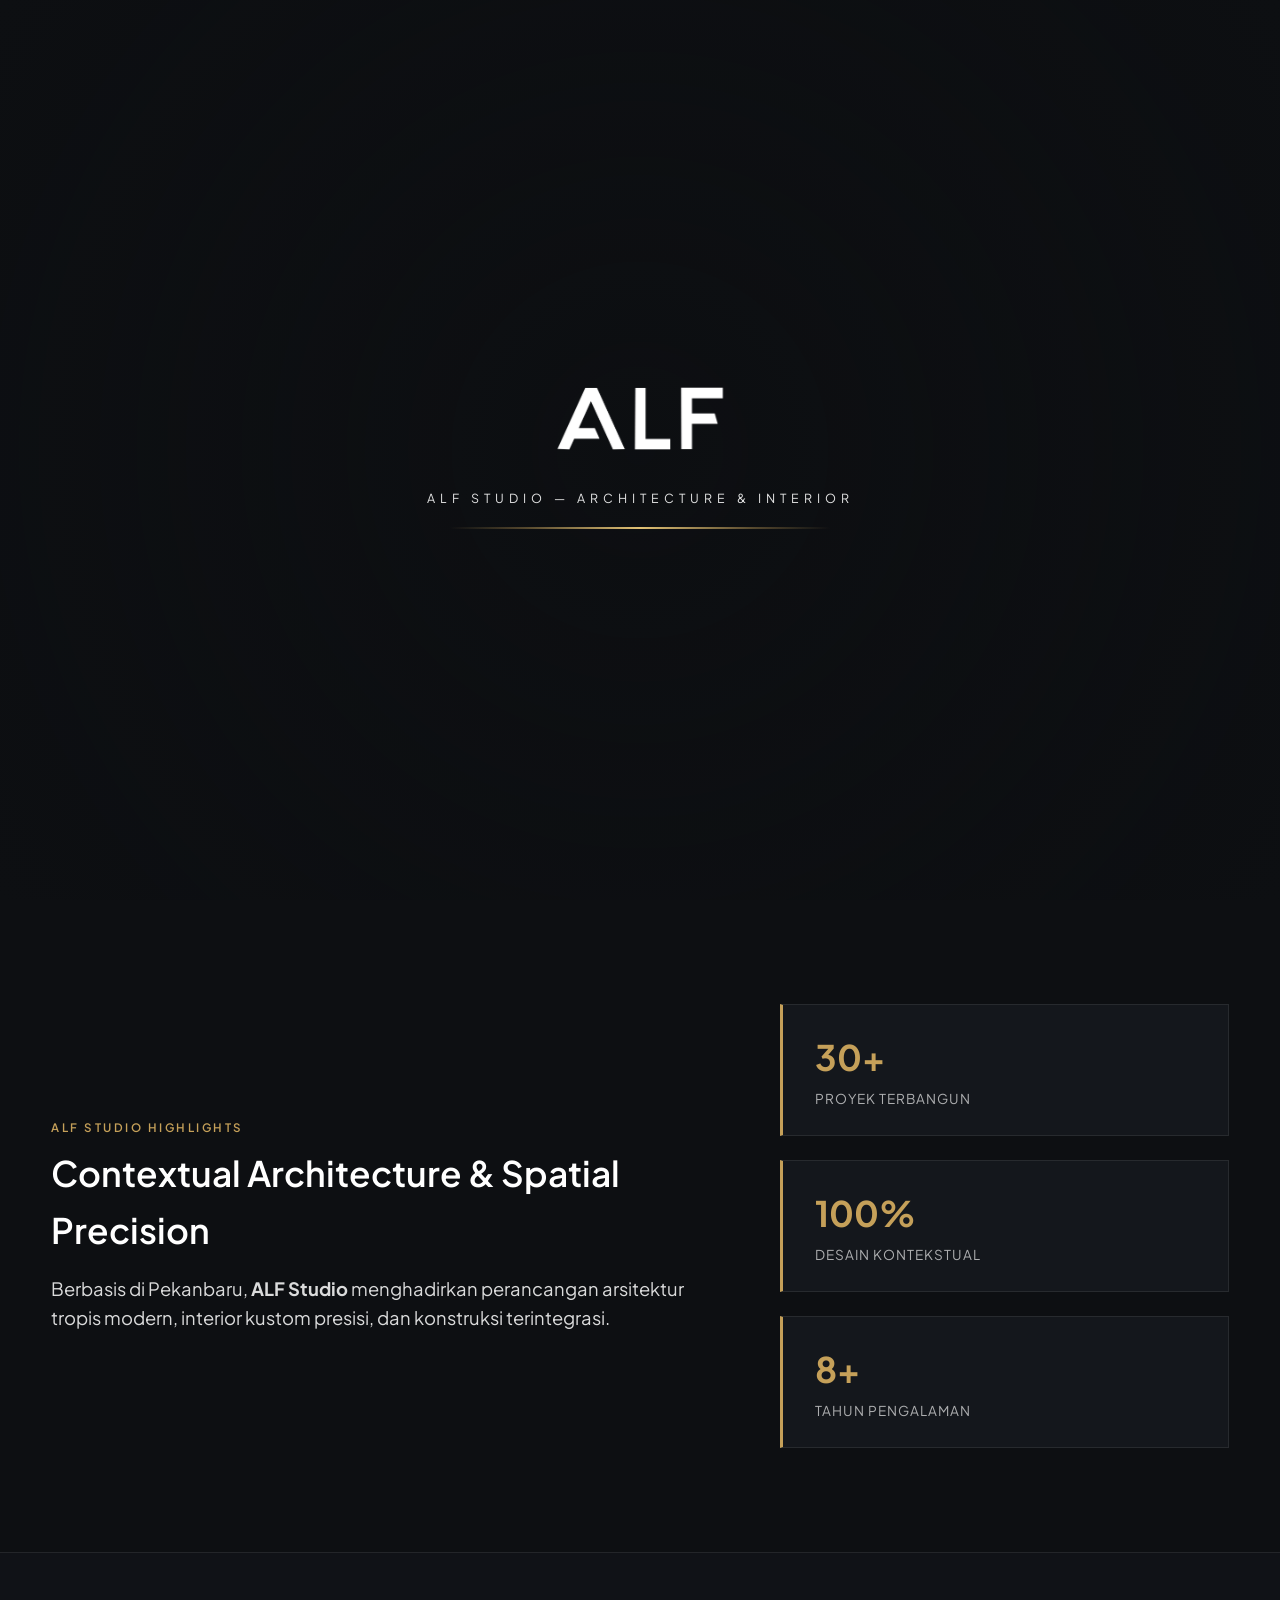
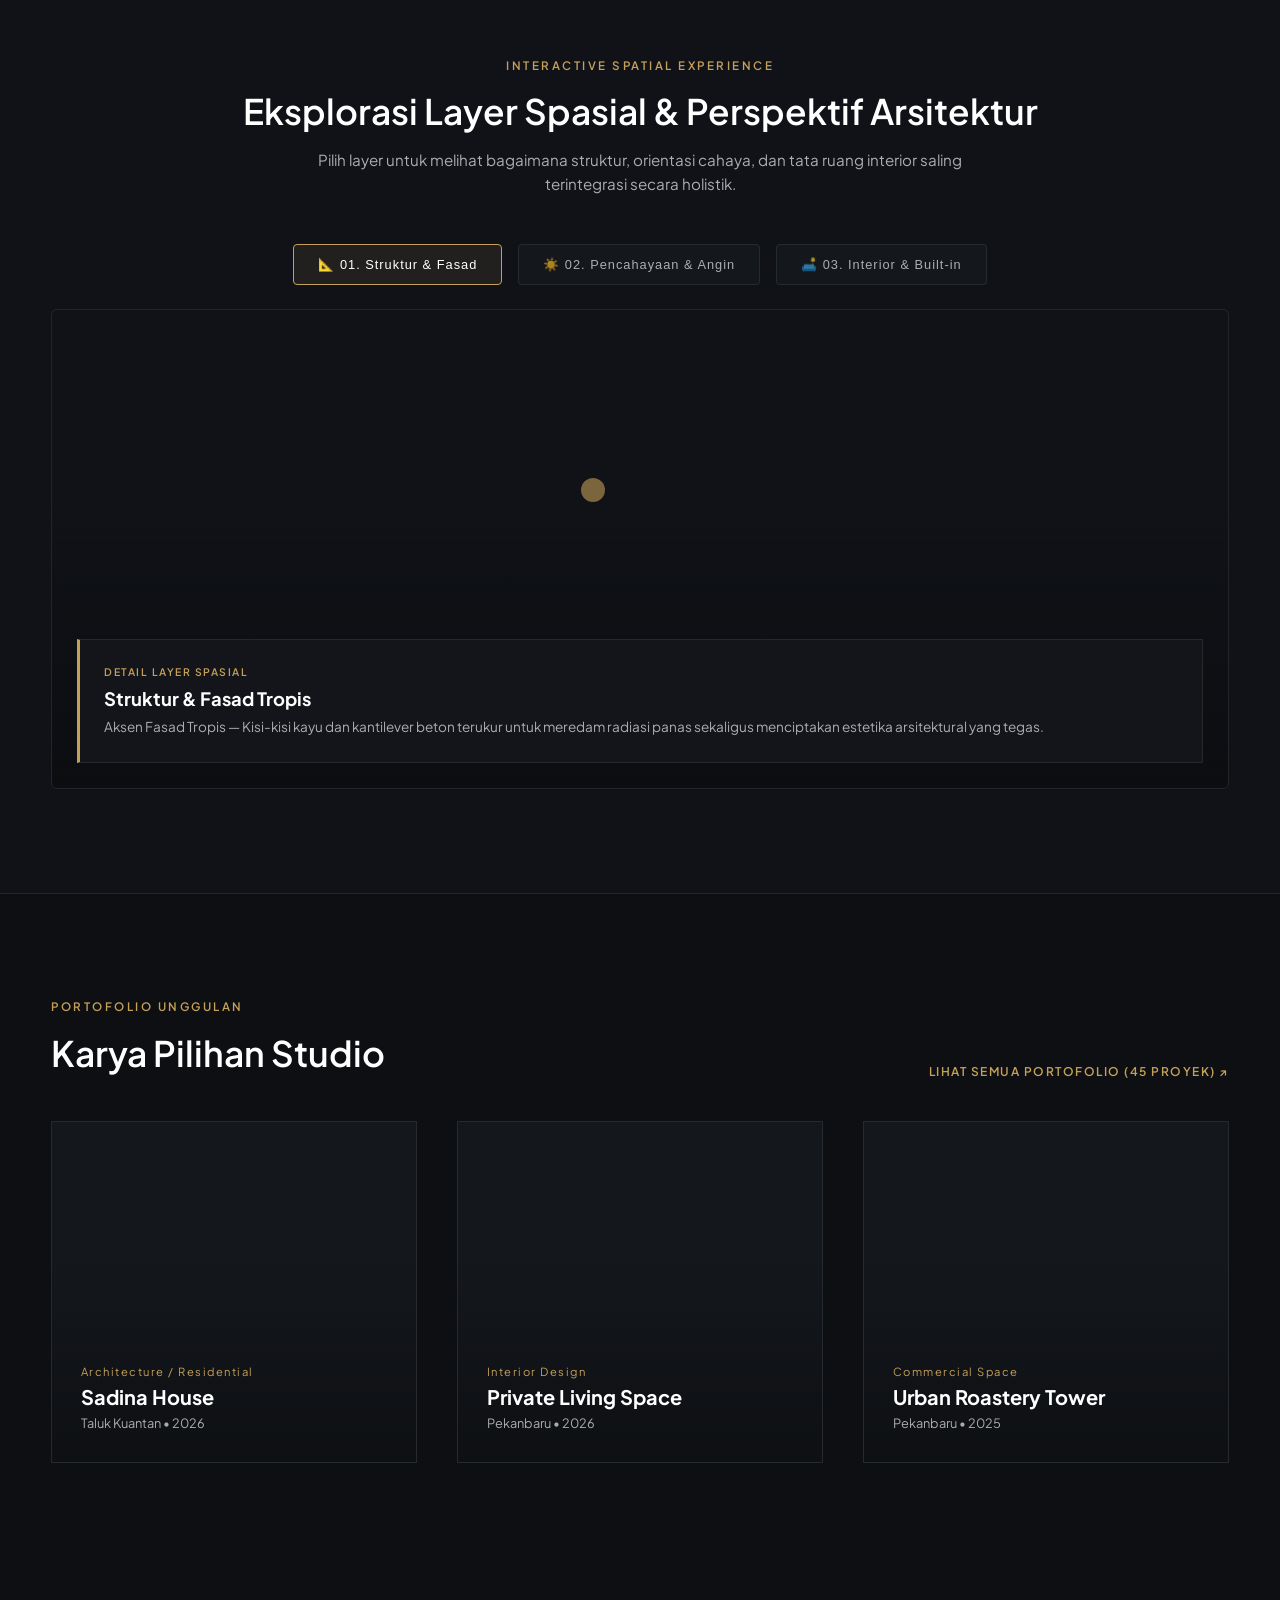
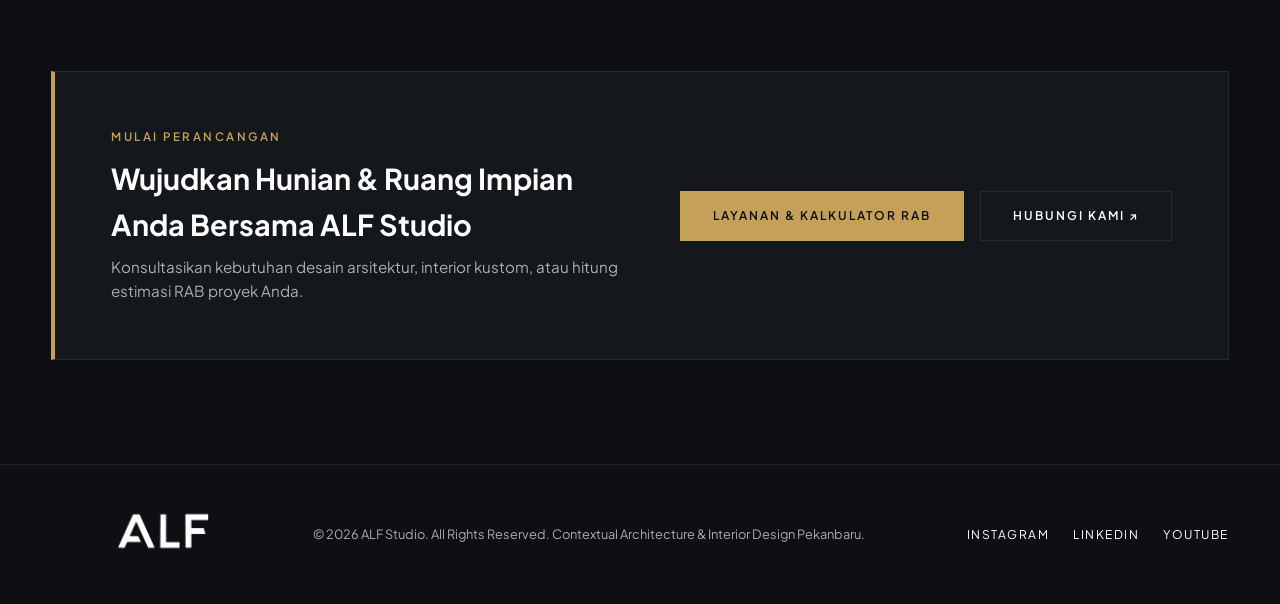
==== index.html @ 8b24b129 "Update index.html" ====
<!DOCTYPE html>
<html lang="id" data-theme="dark">
<head>
    <meta charset="UTF-8">
    <meta name="viewport" content="width=device-width, initial-scale=1.0">
    <title>ALF Studio | Architecture & Interior Pekanbaru</title>
    <link rel="preconnect" href="https://fonts.googleapis.com">
    <link rel="preconnect" href="https://fonts.gstatic.com" crossorigin>
    <link href="https://fonts.googleapis.com/css2?family=Plus+Jakarta+Sans:wght@300;400;500;600;700&family=Space+Grotesk:wght@400;500;600&display=swap" rel="stylesheet">
    <link rel="stylesheet" href="style.css">
</head>
<body>

   <!-- 0. MOTION INTRO OVERLAY (LOGO + TAGLINE + GOLD LINE) -->
    <div id="intro-overlay" class="intro-overlay">
        <div class="intro-bg-image"></div>
        <div class="intro-bg-gradient"></div>
        <div class="intro-content">
            <div class="intro-logo-box">
                <img src="assets/images/logosaja.png" alt="ALF Studio" class="intro-logo-img">
            </div>
            <p class="intro-tagline">ALF STUDIO — ARCHITECTURE & INTERIOR</p>
            <div class="intro-line"></div>
        </div>
    </div>

    <!-- 1. HEADER / NAVIGATION (CLEAN WHITE LINE & RIGHT-ALIGNED MENU) -->
    <header class="header" id="main-header">
        <div class="header-container">
            <!-- Logo Kiri (Sesuaikan nama file jika memakai logosaja.png) -->
            <a href="index.html" class="brand-logo-img">
                <img src="assets/images/logo-alf-design.png" alt="ALF Studio">
            </a>

            <!-- Menu Navigasi & Ikon Pencarian di Kanan -->
            <div class="header-right">
                <nav class="nav-menu" id="nav-menu">
                    <div class="nav-dropdown">
                        <a href="#services" class="nav-link">
                            Layanan Kami
                            <svg class="dropdown-caret" width="10" height="10" viewBox="0 0 10 10" fill="currentColor">
                                <polygon points="1,3 9,3 5,8" />
                            </svg>
                        </a>
                        <div class="dropdown-menu">
                            <a href="#services">Alur Kerja &amp; Desain</a>
                            <a href="#calculator">Kalkulator Estimasi</a>
                            <a href="#contact">Konsultasi Proyek</a>
                        </div>
                    </div>
                    <a href="projects.html" class="nav-link">Portfolio</a>
                    <a href="#about" class="nav-link">Tentang Kami</a>
                </nav>

                <!-- Ikon Pencarian di Ujung Kanan -->
                <button class="header-search-btn" id="headerSearchBtn" aria-label="Cari Proyek">
                    <svg width="20" height="20" viewBox="0 0 24 24" fill="none" stroke="currentColor" stroke-width="1.8" stroke-linecap="round" stroke-linejoin="round">
                        <circle cx="11" cy="11" r="7.5"></circle>
                        <line x1="20.5" y1="20.5" x2="16.35" y2="16.35"></line>
                    </svg>
                </button>

                <!-- Tombol Menu Mobile -->
                <button class="mobile-toggle" id="mobile-toggle" aria-label="Toggle Menu">
                    <span></span><span></span>
                </button>
            </div>
        </div>

        <!-- Bar Pencarian Cepat (Muncul Saat Ikon Kaca Pembesar Diklik) -->
        <div class="header-search-bar" id="headerSearchBar">
            <div class="search-bar-inner">
                <input type="text" id="headerSearchInput" placeholder="Cari proyek arsitektur atau interior (misal: Sadina House)..." autocomplete="off">
                <button type="button" id="headerSearchSubmit">Cari</button>
            </div>
        </div>
    </header>
    <!-- 2. HERO SLIDER SECTION -->
    <section id="hero" class="hero-section">
        <div class="hero-slider" id="heroSlider">
            <div class="hero-slide active" style="background-image: url('https://images.unsplash.com/photo-1600585154340-be6161a56a0c?auto=format&fit=crop&w=1920&q=80');">
                <div class="hero-bg-overlay"></div>
                <a href="projects.html" class="hero-project-tag">SADINA HOUSE ↗</a>
                <div class="container hero-content">
                    <p class="hero-location-tag">ALF STUDIO — PEKANBARU, INDONESIA</p>
                    <h1 class="hero-title">Ruang yang<br>Menginspirasi<br>Kebahagiaan.</h1>
                    <p class="hero-description">Arsitektur tropis modern yang fungsional,<br>dirancang secara cermat mengikuti iklim dan alam.</p>
                    <div class="hero-actions">
                        <a href="projects.html" class="btn btn-gold">JELAJAHI PORTOFOLIO</a>
                    </div>
                </div>
            </div>

            <div class="hero-slide" style="background-image: url('https://images.unsplash.com/photo-1600607687939-ce8a6c25118c?auto=format&fit=crop&w=1920&q=80');">
                <div class="hero-bg-overlay"></div>
                <a href="projects.html" class="hero-project-tag">THE COURTYARD RESIDENCE ↗</a>
                <div class="container hero-content">
                    <p class="hero-location-tag">ALF STUDIO — PEKANBARU, INDONESIA</p>
                    <h1 class="hero-title">Keharmonisan<br>Bentuk &amp;<br>Lansekap Alam.</h1>
                    <p class="hero-description">Integrasi bukaan cahaya alami dan ventilasi silang<br>untuk kenyamanan hunian tropis yang maksimal.</p>
                    <div class="hero-actions">
                        <a href="projects.html" class="btn btn-gold">JELAJAHI PORTOFOLIO</a>
                    </div>
                </div>
            </div>

            <div class="hero-slide" style="background-image: url('https://images.unsplash.com/photo-1618221195710-dd6b41faaea6?auto=format&fit=crop&w=1920&q=80');">
                <div class="hero-bg-overlay"></div>
                <a href="projects.html" class="hero-project-tag">PRIVATE LIVING SPACE ↗</a>
                <div class="container hero-content">
                    <p class="hero-location-tag">ALF STUDIO — PEKANBARU, INDONESIA</p>
                    <h1 class="hero-title">Detail Interior<br>Eksklusif &amp;<br>Presisi Tinggi.</h1>
                    <p class="hero-description">Perancangan tata ruang dalam dan built-in furniture<br>sesuai karakter dan estetika penghuni.</p>
                    <div class="hero-actions">
                        <a href="projects.html" class="btn btn-gold">JELAJAHI PORTOFOLIO</a>
                    </div>
                </div>
            </div>
        </div>

        <button class="slider-arrow arrow-left" id="prevSlide" aria-label="Previous Slide">‹</button>
        <button class="slider-arrow arrow-right" id="nextSlide" aria-label="Next Slide">›</button>

        <div class="hero-pagination" id="heroPagination">
            <span class="dot active"></span>
            <span class="dot"></span>
            <span class="dot"></span>
        </div>
    </section>

    <main id="main-content">

        <!-- 3. HIGHLIGHT STUDIO & PHILOSOPHY -->
        <section class="section studio-highlight-section">
            <div class="container">
                <div class="highlight-grid">
                    <div class="highlight-intro">
                        <span class="section-subtitle">ALF STUDIO HIGHLIGHTS</span>
                        <h2 class="section-title">Contextual Architecture &amp; Spatial Precision</h2>
                        <p class="lead-text">
                            Berbasis di Pekanbaru, <strong>ALF Studio</strong> menghadirkan perancangan arsitektur tropis modern, interior kustom presisi, dan konstruksi terintegrasi.
                        </p>
                    </div>
                    <div class="highlight-metrics">
                        <div class="metric-box">
                            <span class="metric-num">30+</span>
                            <span class="metric-label">Proyek Terbangun</span>
                        </div>
                        <div class="metric-box">
                            <span class="metric-num">100%</span>
                            <span class="metric-label">Desain Kontekstual</span>
                        </div>
                        <div class="metric-box">
                            <span class="metric-num">8+</span>
                            <span class="metric-label">Tahun Pengalaman</span>
                        </div>
                    </div>
                </div>
            </div>
        </section>

        <!-- 4. INTERACTIVE MOTION FEATURE: SPATIAL LAYER & PERSPECTIVE EXPLORER -->
        <section class="section interactive-motion-section">
            <div class="container">
                <div class="section-header center-header">
                    <span class="section-subtitle">INTERACTIVE SPATIAL EXPERIENCE</span>
                    <h2 class="section-title">Eksplorasi Layer Spasial &amp; Perspektif Arsitektur</h2>
                    <p class="section-desc">Pilih layer untuk melihat bagaimana struktur, orientasi cahaya, dan tata ruang interior saling terintegrasi secara holistik.</p>
                </div>

                <div class="spatial-explorer-wrapper">
                    <!-- Layer Controls -->
                    <div class="spatial-controls">
                        <button class="spatial-btn active" data-layer="structure">
                            <span class="layer-icon">📐</span> 01. Struktur &amp; Fasad
                        </button>
                        <button class="spatial-btn" data-layer="lighting">
                            <span class="layer-icon">☀️</span> 02. Pencahayaan &amp; Angin
                        </button>
                        <button class="spatial-btn" data-layer="interior">
                            <span class="layer-icon">🛋️</span> 03. Interior &amp; Built-in
                        </button>
                    </div>

                    <!-- Interactive 3D Perspective Card Canvas -->
                    <div class="spatial-canvas-card" id="spatialCanvas">
                        <div class="spatial-layer-img layer-structure active" style="background-image: url('https://images.unsplash.com/photo-1600585154340-be6161a56a0c?auto=format&fit=crop&w=1200&q=80');">
                            <div class="layer-overlay"></div>
                            <div class="hotspot" style="top: 35%; left: 45%;" data-info="Aksen Fasad Tropis — Kisi-kisi kayu untuk peredam panas matahari sore.">
                                <span class="pulse"></span>
                                <div class="hotspot-tooltip">Fasad Tropis Contextual</div>
                            </div>
                        </div>

                        <div class="spatial-layer-img layer-lighting" style="background-image: url('https://images.unsplash.com/photo-1600607687939-ce8a6c25118c?auto=format&fit=crop&w=1200&q=80');">
                            <div class="layer-overlay"></div>
                            <div class="hotspot" style="top: 40%; left: 60%;" data-info="Courtyard Utama — Memaksimalkan sirkulasi udara silang dan skylight alami.">
                                <span class="pulse"></span>
                                <div class="hotspot-tooltip">Courtyard &amp; Cross Ventilation</div>
                            </div>
                        </div>

                        <div class="spatial-layer-img layer-interior" style="background-image: url('https://images.unsplash.com/photo-1618221195710-dd6b41faaea6?auto=format&fit=crop&w=1200&q=80');">
                            <div class="layer-overlay"></div>
                            <div class="hotspot" style="top: 50%; left: 30%;" data-info="Built-in Custom Cabinet — Integrasi sintered stone dan pencahayaan warm ambient.">
                                <span class="pulse"></span>
                                <div class="hotspot-tooltip">Custom Built-in Joinery</div>
                            </div>
                        </div>

                        <div class="spatial-info-panel" id="spatialInfoPanel">
                            <span class="panel-tag">DETAIL LAYER SPASIAL</span>
                            <h4 id="panelTitle">Struktur &amp; Fasad Tropis</h4>
                            <p id="panelDesc">Aksen Fasad Tropis — Kisi-kisi kayu dan kantilever beton terukur untuk meredam radiasi panas sekaligus menciptakan estetika arsitektural yang tegas.</p>
                        </div>
                    </div>
                </div>
            </div>
        </section>

        <!-- 5. FEATURED PROJECTS HIGHLIGHT -->
        <section class="section home-projects-section">
            <div class="container">
                <div class="section-header flex-header">
                    <div>
                        <span class="section-subtitle">PORTOFOLIO UNGGULAN</span>
                        <h2 class="section-title">Karya Pilihan Studio</h2>
                    </div>
                    <a href="projects.html" class="link-arrow">LIHAT SEMUA PORTOFOLIO (45 PROYEK) ↗</a>
                </div>

                <div class="projects-grid">
                    <div class="project-card" data-category="architecture">
                        <div class="project-img-wrapper">
                            <div class="project-slice slice-1" style="--img-url: url('https://images.unsplash.com/photo-1600585154340-be6161a56a0c?auto=format&fit=crop&w=1000&q=80');"></div>
                            <div class="project-slice slice-2" style="--img-url: url('https://images.unsplash.com/photo-1600585154340-be6161a56a0c?auto=format&fit=crop&w=1000&q=80');"></div>
                            <div class="project-overlay-gradient"></div>
                        </div>
                        <div class="project-info">
                            <span class="project-cat">Architecture / Residential</span>
                            <h3 class="project-title">Sadina House</h3>
                            <p class="project-location">Taluk Kuantan • 2026</p>
                        </div>
                    </div>

                    <div class="project-card" data-category="interior">
                        <div class="project-img-wrapper">
                            <div class="project-slice slice-1" style="--img-url: url('https://images.unsplash.com/photo-1618221195710-dd6b41faaea6?auto=format&fit=crop&w=1000&q=80');"></div>
                            <div class="project-slice slice-2" style="--img-url: url('https://images.unsplash.com/photo-1618221195710-dd6b41faaea6?auto=format&fit=crop&w=1000&q=80');"></div>
                            <div class="project-overlay-gradient"></div>
                        </div>
                        <div class="project-info">
                            <span class="project-cat">Interior Design</span>
                            <h3 class="project-title">Private Living Space</h3>
                            <p class="project-location">Pekanbaru • 2026</p>
                        </div>
                    </div>

                    <div class="project-card" data-category="commercial">
                        <div class="project-img-wrapper">
                            <div class="project-slice slice-1" style="--img-url: url('https://images.unsplash.com/photo-1554118811-1e0d58224f24?auto=format&fit=crop&w=1000&q=80');"></div>
                            <div class="project-slice slice-2" style="--img-url: url('https://images.unsplash.com/photo-1554118811-1e0d58224f24?auto=format&fit=crop&w=1000&q=80');"></div>
                            <div class="project-overlay-gradient"></div>
                        </div>
                        <div class="project-info">
                            <span class="project-cat">Commercial Space</span>
                            <h3 class="project-title">Urban Roastery Tower</h3>
                            <p class="project-location">Pekanbaru • 2025</p>
                        </div>
                    </div>
                </div>
            </div>
        </section>

        <!-- 6. SERVICES & NAVIGATION CTA -->
        <section class="section home-services-cta">
            <div class="container">
                <div class="cta-banner">
                    <div class="cta-content">
                        <span class="section-subtitle">MULAI PERANCANGAN</span>
                        <h2>Wujudkan Hunian &amp; Ruang Impian Anda Bersama ALF Studio</h2>
                        <p>Konsultasikan kebutuhan desain arsitektur, interior kustom, atau hitung estimasi RAB proyek Anda.</p>
                    </div>
                    <div class="cta-actions">
                        <a href="services.html" class="btn btn-gold">LAYANAN &amp; KALKULATOR RAB</a>
                        <a href="contact.html" class="btn btn-outline">HUBUNGI KAMI ↗</a>
                    </div>
                </div>
            </div>
        </section>

    </main>

    <!-- FOOTER -->
    <footer class="footer">
        <div class="container footer-container">
            <a href="index.html" class="brand-logo-img">
                <img src="assets/images/logosaja.png" alt="ALF Studio Pekanbaru">
            </a>
            <p class="footer-copy">© 2026 ALF Studio. All Rights Reserved. Contextual Architecture &amp; Interior Design Pekanbaru.</p>
            <div class="footer-socials">
                <a href="#" target="_blank">INSTAGRAM</a>
                <a href="#" target="_blank">LINKEDIN</a>
                <a href="#" target="_blank">YOUTUBE</a>
            </div>
        </div>
    </footer>

    <a href="https://wa.me/6281234567890" class="floating-wa" target="_blank" aria-label="Chat WhatsApp">
        <svg width="24" height="24" viewBox="0 0 24 24" fill="none" stroke="currentColor" stroke-width="2">
            <path d="M21 11.5a8.38 8.38 0 0 1-.9 3.8 8.5 8.5 0 0 1-7.6 4.7 8.38 8.38 0 0 1-3.8-.9L3 21l1.9-5.7a8.38 8.38 0 0 1-.9-3.8 8.5 8.5 0 0 1 4.7-7.6 8.38 8.38 0 0 1 3.8-.9h.5a8.48 8.48 0 0 1 8 8v.5z"></path>
        </svg>
    </a>

    <script src="script.js"></script>
</body>
</html>
---- style.css ----
/* ==========================================================================
   VARIABLES & THEMING (MONOCHROME + CHAMPAGNE GOLD ACCENT)
   ========================================================================== */
:root {
    --font-heading: 'Plus Jakarta Sans', sans-serif;
    --font-body: 'Plus Jakarta Sans', sans-serif;
    
    --bg-dark: #0d0f12;
    --bg-card: #14171c;
    --text-main: #ffffff;
    --text-muted: rgba(255, 255, 255, 0.65);
    --border-color: rgba(255, 255, 255, 0.08);
    
    /* ELEGANT CHAMPAGNE GOLD ACCENT */
    --accent-gold: #c5a059;
    --accent-gold-hover: #b38e47;
    --accent-gold-glow: rgba(197, 160, 89, 0.2);
    
    --transition-smooth: all 0.4s cubic-bezier(0.16, 1, 0.3, 1);
}

[data-theme="light"] {
    --bg-dark: #f8f9fa;
    --bg-card: #ffffff;
    --text-main: #111827;
    --text-muted: rgba(17, 24, 39, 0.65);
    --border-color: rgba(0, 0, 0, 0.08);
}

* {
    margin: 0;
    padding: 0;
    box-sizing: border-box;
}

html {
    scroll-behavior: smooth;
    font-size: 16px;
}

body {
    background-color: var(--bg-dark);
    color: var(--text-main);
    font-family: var(--font-body);
    line-height: 1.6;
    overflow-x: hidden;
    transition: background-color 0.4s ease, color 0.4s ease;
}

a {
    color: inherit;
    text-decoration: none;
}

.container {
    max-width: 1440px;
    width: 100%;
    margin: 0 auto;
    padding: 0 4vw;
}

/* ==========================================================================
   0. MOTION INTRO OVERLAY (LOGO + TAGLINE + GOLD LINE)
   ========================================================================== */
.intro-overlay {
    position: fixed;
    top: 0;
    left: 0;
    width: 100vw;
    height: 100vh;
    background-color: #0d0f12;
    z-index: 99999;
    display: flex;
    justify-content: center;
    align-items: center;
    overflow: hidden;
    transition: transform 1s cubic-bezier(0.77, 0, 0.175, 1), opacity 1s ease, visibility 1s;
}

.intro-bg-image {
    position: absolute;
    inset: 0;
    background: url('https://images.unsplash.com/photo-1600585154340-be6161a56a0c?auto=format&fit=crop&w=1920&q=80') center/cover no-repeat;
    filter: grayscale(100%) contrast(140%) brightness(0.45);
    transform: scale(1.1);
    animation: slowZoomBg 4s ease-out forwards;
    z-index: 1;
}

.intro-bg-gradient {
    position: absolute;
    inset: 0;
    background: radial-gradient(circle at center, rgba(13, 15, 18, 0.55) 0%, rgba(13, 15, 18, 0.92) 75%, #0d0f12 100%);
    z-index: 2;
}

.intro-content {
    position: relative;
    z-index: 3;
    text-align: center;
    display: flex;
    flex-direction: column;
    align-items: center;
    padding: 0 1.5rem;
}

.intro-logo-box {
    display: flex;
    justify-content: center;
    align-items: center;
    margin-bottom: 1.4rem;
}

.intro-logo-img {
    height: 95px;
    width: auto;
    max-width: 280px;
    display: block;
    opacity: 0;
    transform: translateY(25px) scale(0.96);
    filter: blur(10px);
    animation: cinematicLogoReveal 1.4s cubic-bezier(0.16, 1, 0.3, 1) forwards 0.3s;
}

/* Tulisan Tagline di Bawah Logo ALF */
.intro-tagline {
    font-family: var(--font-body, 'Gotham', 'Montserrat', sans-serif);
    font-size: clamp(0.58rem, 1.1vw, 0.78rem);
    font-weight: 400;
    letter-spacing: clamp(2.5px, 0.45vw, 5px);
    text-transform: uppercase;
    color: rgba(255, 255, 255, 0.88);
    margin: 0;
    opacity: 0;
    transform: translateY(14px);
    animation: introTaglineReveal 1.2s cubic-bezier(0.16, 1, 0.3, 1) forwards 0.85s;
}

/* Garis Aksen Emas di Bawah Tulisan */
.intro-line {
    width: 0;
    height: 1.5px;
    background: linear-gradient(
        90deg,
        transparent 0%,
        rgba(197, 160, 89, 0.4) 20%,
        #e2c275 50%,
        rgba(197, 160, 89, 0.4) 80%,
        transparent 100%
    );
    margin-top: 1.15rem;
    animation: lineExpand 1.4s cubic-bezier(0.16, 1, 0.3, 1) forwards 1.2s;
}

@keyframes slowZoomBg {
    to {
        transform: scale(1);
    }
}

@keyframes cinematicLogoReveal {
    to {
        opacity: 1;
        transform: translateY(0) scale(1);
        filter: blur(0);
    }
}

@keyframes introTaglineReveal {
    to {
        opacity: 1;
        transform: translateY(0);
    }
}

@keyframes lineExpand {
    to {
        width: min(380px, 82vw);
    }
}

.intro-overlay.hide-intro {
    transform: translateY(-100%);
    opacity: 0;
    pointer-events: none !important;
    visibility: hidden;
    transition: transform 1s cubic-bezier(0.77, 0, 0.175, 1), opacity 1s ease, visibility 1s;
}

/* ==========================================================================
   1. HEADER & NAVIGATION (K+AD FIRM STYLE)
   ========================================================================== */
.header {
    position: fixed;
    top: 0;
    left: 0;
    width: 100%;
    z-index: 1000;
    background: transparent;
    border-bottom: 1px solid rgba(255, 255, 255, 0.1);
    padding: 1.25rem 0;
    transition: var(--transition-smooth);
}

.header.scrolled {
    background: rgba(13, 15, 18, 0.94);
    backdrop-filter: blur(14px);
    -webkit-backdrop-filter: blur(14px);
    padding: 0.9rem 0;
    border-bottom: 1px solid var(--border-color);
}

.header-container {
    display: flex;
    justify-content: space-between;
    align-items: center;
}

.brand-logo-img img {
    height: 52px;
    width: auto;
    flex-shrink: 0;
    margin-left: 5vw
}

.nav-menu {
    display: flex;
    align-items: center;
    gap: 2.8rem;
}

.nav-link {
    font-family: var(--font-heading);
    font-size: 0.725rem;
    font-weight: 500;
    letter-spacing: 2px;
    text-transform: uppercase;
    color: var(--text-muted);
    position: relative;
    padding: 0.4rem 0;
    white-space: nowrap;
    transition: color 0.3s ease;
}

.nav-link::after {
    content: '';
    position: absolute;
    bottom: -2px;
    left: 50%;
    width: 0;
    height: 2px;
    background-color: var(--accent-gold);
    border-radius: 1px;
    transition: width 0.35s cubic-bezier(0.16, 1, 0.3, 1), left 0.35s cubic-bezier(0.16, 1, 0.3, 1);
}

.nav-link:hover, .nav-link.active { color: var(--text-main); }
.nav-link:hover::after, .nav-link.active::after { width: 100%; left: 0; }

.header-tools {
    display: flex;
    align-items: center;
    gap: 1.5rem;
}

.lang-switch {
    font-size: 0.725rem;
    letter-spacing: 1.5px;
    font-weight: 600;
}

.lang-option {
    cursor: pointer;
    opacity: 0.5;
    transition: opacity 0.3s ease;
}

.lang-option.active {
    opacity: 1;
    color: var(--accent-gold);
}

.theme-toggle {
    background: transparent;
    border: none;
    color: var(--text-main);
    cursor: pointer;
    padding: 4px;
    opacity: 0.8;
    transition: transform 0.3s ease;
}

.theme-toggle:hover { transform: scale(1.1); }

.mobile-toggle {
    display: none;
    background: transparent;
    border: none;
    cursor: pointer;
    flex-direction: column;
    gap: 6px;
}

.mobile-toggle span {
    width: 24px;
    height: 2px;
    background-color: var(--text-main);
}

/* ==========================================================================
   2. HERO SLIDER SECTION
   ========================================================================== */
.hero-section {
    position: relative;
    width: 100%;
    height: 100vh;
    overflow: hidden;
}

.hero-slider {
    width: 100%;
    height: 100%;
}

.hero-slide {
    position: absolute;
    top: 0;
    left: 0;
    width: 100%;
    height: 100%;
    background-size: cover;
    background-position: center;
    opacity: 0;
    visibility: hidden;
    transition: opacity 1s ease, visibility 1s ease;
    display: flex;
    align-items: center;
}

.hero-slide.active {
    opacity: 1;
    visibility: visible;
}

.hero-bg-overlay {
    position: absolute;
    top: 0;
    left: 0;
    width: 100%;
    height: 100%;
    background: linear-gradient(to right, rgba(13, 15, 18, 0.5) 0%, rgba(13, 15, 18, 0.25) 60%, transparent 100%);
}

.hero-project-tag {
    position: absolute;
    top: 120px;
    right: 4vw;
    font-size: 0.75rem;
    letter-spacing: 2px;
    color: #ffffff;
    border: 1px solid rgba(197, 160, 89, 0.4);
    padding: 0.5rem 1rem;
    z-index: 10;
    transition: var(--transition-smooth);
}

.hero-project-tag:hover {
    background-color: var(--accent-gold);
    border-color: var(--accent-gold);
    color: #000;
}

.hero-content {
    position: relative;
    z-index: 10;
    margin-top: 4rem;
}

.hero-location-tag {
    font-size: 0.725rem;
    letter-spacing: 3px;
    color: var(--accent-gold);
    font-weight: 600;
    margin-bottom: 1.25rem;
}

.hero-title {
    font-family: var(--font-heading);
    font-size: clamp(2.5rem, 5.5vw, 4.5rem);
    font-weight: 700;
    line-height: 1.1;
    color: #ffffff;
    margin-bottom: 1.5rem;
}

.hero-description {
    font-size: 1rem;
    color: rgba(255, 255, 255, 0.8);
    margin-bottom: 2.2rem;
}

.btn {
    display: inline-block;
    padding: 0.9rem 2rem;
    font-size: 0.75rem;
    font-weight: 600;
    letter-spacing: 2px;
    text-transform: uppercase;
    cursor: pointer;
    border: 1px solid transparent;
    transition: var(--transition-smooth);
}

.btn-gold {
    background-color: var(--accent-gold);
    color: #0d0f12;
}

.btn-gold:hover {
    background-color: var(--accent-gold-hover);
    color: #ffffff;
}

.btn-outline {
    background: transparent;
    border-color: var(--border-color);
    color: var(--text-main);
}

.btn-outline:hover {
    border-color: var(--accent-gold);
    color: var(--accent-gold);
}

.slider-arrow {
    position: absolute;
    top: 50%;
    transform: translateY(-50%);
    background: rgba(13, 15, 18, 0.5);
    border: 1px solid var(--border-color);
    color: #ffffff;
    font-size: 2rem;
    width: 48px;
    height: 48px;
    display: flex;
    justify-content: center;
    align-items: center;
    cursor: pointer;
    z-index: 20;
    transition: var(--transition-smooth);
}

.arrow-left { left: 2vw; }
.arrow-right { right: 2vw; }
.slider-arrow:hover { background: var(--accent-gold); border-color: var(--accent-gold); color: #0d0f12; }

.hero-pagination {
    position: absolute;
    bottom: 30px;
    left: 50%;
    transform: translateX(-50%);
    display: flex;
    gap: 10px;
    z-index: 20;
}

.hero-pagination .dot {
    width: 10px;
    height: 10px;
    border-radius: 50%;
    background: rgba(255, 255, 255, 0.3);
    cursor: pointer;
    transition: var(--transition-smooth);
}

.hero-pagination .dot.active {
    background: var(--accent-gold);
    transform: scale(1.2);
}

/* ==========================================================================
   3. SECTIONS & HIGHLIGHTS
   ========================================================================== */
.section { padding: 6.5rem 0; }
.section-subtitle { font-size: 0.725rem; letter-spacing: 2.5px; color: var(--accent-gold); font-weight: 600; display: block; margin-bottom: 0.5rem; }
.section-title { font-family: var(--font-heading); font-size: 2.2rem; color: var(--text-main); font-weight: 600; }
.section-desc { font-size: 0.95rem; color: var(--text-muted); max-width: 680px; margin-top: 0.5rem; }
.center-header { text-align: center; }
.center-header .section-desc { margin: 0.5rem auto 0 auto; }

.highlight-grid { display: grid; grid-template-columns: 1.2fr 0.8fr; gap: 3.5rem; align-items: center; }
.lead-text { font-size: 1.15rem; margin-top: 1rem; color: rgba(255, 255, 255, 0.85); }

.highlight-metrics { display: flex; flex-direction: column; gap: 1.5rem; }
.metric-box { background: var(--bg-card); border: 1px solid var(--border-color); padding: 1.5rem 2rem; border-left: 3px solid var(--accent-gold); }
.metric-num { font-size: 2.2rem; font-weight: 700; color: var(--accent-gold); display: block; }
.metric-label { font-size: 0.85rem; color: var(--text-muted); text-transform: uppercase; letter-spacing: 1px; }

/* ==========================================================================
   4. INTERACTIVE SPATIAL LAYER EXPLORER (MOTION FEATURE)
   ========================================================================== */
.interactive-motion-section { background: rgba(20, 23, 28, 0.5); border-top: 1px solid var(--border-color); border-bottom: 1px solid var(--border-color); }
.spatial-explorer-wrapper { margin-top: 3rem; display: flex; flex-direction: column; gap: 1.5rem; }
.spatial-controls { display: flex; justify-content: center; gap: 1rem; flex-wrap: wrap; }
.spatial-btn { background: var(--bg-card); border: 1px solid var(--border-color); color: var(--text-muted); padding: 0.75rem 1.5rem; font-size: 0.8rem; letter-spacing: 1px; cursor: pointer; border-radius: 4px; transition: var(--transition-smooth); }
.spatial-btn.active, .spatial-btn:hover { border-color: var(--accent-gold); color: #ffffff; background: rgba(197, 160, 89, 0.1); }

.spatial-canvas-card { position: relative; width: 100%; height: 480px; border: 1px solid var(--border-color); overflow: hidden; border-radius: 6px; perspective: 1000px; }
.spatial-layer-img { position: absolute; top: 0; left: 0; width: 100%; height: 100%; background-size: cover; background-position: center; opacity: 0; transition: opacity 0.8s ease, transform 0.8s cubic-bezier(0.16, 1, 0.3, 1); filter: brightness(0.85); }
.spatial-layer-img.active { opacity: 1; }
.layer-overlay { position: absolute; top: 0; left: 0; width: 100%; height: 100%; background: linear-gradient(to top, rgba(13,15,18,0.9) 0%, transparent 60%); }

.hotspot { position: absolute; width: 24px; height: 24px; cursor: pointer; z-index: 10; }
.pulse { position: absolute; width: 100%; height: 100%; background: var(--accent-gold); border-radius: 50%; opacity: 0.7; animation: pulseGlow 2s infinite; }
@keyframes pulseGlow { 0% { transform: scale(0.9); opacity: 0.8; } 50% { transform: scale(1.6); opacity: 0; } 100% { transform: scale(0.9); opacity: 0; } }

.hotspot-tooltip { position: absolute; bottom: 30px; left: 50%; transform: translateX(-50%); background: var(--bg-card); border: 1px solid var(--accent-gold); color: #fff; padding: 4px 10px; font-size: 0.7rem; white-space: nowrap; pointer-events: none; opacity: 0; transition: opacity 0.3s ease; }
.hotspot:hover .hotspot-tooltip { opacity: 1; }

.spatial-info-panel { position: absolute; bottom: 25px; left: 25px; right: 25px; background: rgba(20, 23, 28, 0.9); backdrop-filter: blur(10px); border: 1px solid var(--border-color); padding: 1.5rem; z-index: 20; border-left: 3px solid var(--accent-gold); }
.panel-tag { font-size: 0.65rem; color: var(--accent-gold); letter-spacing: 1.5px; font-weight: 600; display: block; }
.spatial-info-panel h4 { font-size: 1.15rem; color: #fff; margin: 0.2rem 0; }
.spatial-info-panel p { font-size: 0.85rem; color: var(--text-muted); }

/* ==========================================================================
   5. PORTFOLIO 2-SLICE HOVER REVEAL
   ========================================================================== */
.flex-header { display: flex; justify-content: space-between; align-items: flex-end; margin-bottom: 2.5rem; }
.link-arrow { font-size: 0.75rem; letter-spacing: 1.5px; color: var(--accent-gold); font-weight: 600; }
.projects-grid { display: grid; grid-template-columns: repeat(auto-fill, minmax(360px, 1fr)); gap: 2.5rem; }

.project-card { background: var(--bg-card); border: 1px solid var(--border-color); overflow: hidden; position: relative; cursor: pointer; transition: transform 0.4s ease, border-color 0.4s ease; }
.project-card:hover { border-color: var(--accent-gold); }

.project-img-wrapper { position: relative; width: 100%; height: 340px; display: flex; overflow: hidden; }
.project-slice { flex: 1; height: 100%; background-image: var(--img-url); background-size: 380px 340px; background-repeat: no-repeat; filter: grayscale(100%) contrast(120%) brightness(0.75); transition: transform 0.6s cubic-bezier(0.16, 1, 0.3, 1), filter 0.6s ease; }
.slice-1 { background-position: left center; transform: translateY(-14px); }
.slice-2 { background-position: right center; transform: translateY(14px); }

.project-card:hover .project-slice { transform: translateY(0); filter: grayscale(0%) contrast(100%) brightness(1); }
.project-overlay-gradient { position: absolute; top: 0; left: 0; width: 100%; height: 100%; background: linear-gradient(to top, rgba(13, 15, 18, 0.9) 0%, transparent 60%); }

.project-info { padding: 1.8rem; position: absolute; bottom: 0; left: 0; width: 100%; z-index: 2; }
.project-cat { font-size: 0.7rem; letter-spacing: 1.5px; color: var(--accent-gold); display: block; }
.project-title { font-size: 1.25rem; color: #ffffff; }
.project-location { font-size: 0.8rem; color: var(--text-muted); }

/* CTA BANNER */
.cta-banner { background: var(--bg-card); border: 1px solid var(--border-color); padding: 3.5rem; display: flex; justify-content: space-between; align-items: center; gap: 2rem; border-left: 4px solid var(--accent-gold); }
.cta-content h2 { font-size: 1.8rem; color: #fff; margin-top: 0.4rem; }
.cta-content p { color: var(--text-muted); font-size: 0.95rem; margin-top: 0.5rem; }
.cta-actions { display: flex; gap: 1rem; flex-shrink: 0; }

/* ==========================================================================
   6. PORTFOLIO DEDICATED PAGE (ALIEN DC STYLE)
   ========================================================================== */
.portfolio-page-main, .inner-page-main { padding-top: 140px; padding-bottom: 6rem; }
.portfolio-page-header, .page-header { margin-bottom: 2.5rem; }
.page-title { font-size: 2.5rem; letter-spacing: 2px; }
.page-subtitle { color: var(--text-muted); font-size: 0.95rem; }

.portfolio-filter-bar { display: flex; justify-content: space-between; align-items: center; gap: 1.5rem; flex-wrap: wrap; margin-bottom: 1.5rem; }
.filter-group-left { display: flex; align-items: center; gap: 1.5rem; flex-wrap: wrap; }
.filter-pill-main { display: flex; background: var(--bg-card); border: 1px solid var(--border-color); padding: 4px; border-radius: 30px; }
.pill-btn { background: transparent; border: none; color: var(--text-muted); padding: 0.4rem 1.2rem; font-size: 0.75rem; border-radius: 20px; cursor: pointer; }
.pill-btn.active { background: var(--accent-gold); color: #0d0f12; font-weight: 600; }

.filter-capsules { display: flex; gap: 0.5rem; flex-wrap: wrap; }
.capsule-btn { background: var(--bg-card); border: 1px solid var(--border-color); color: var(--text-muted); padding: 0.4rem 1rem; font-size: 0.725rem; border-radius: 20px; cursor: pointer; }
.capsule-btn.active, .capsule-btn:hover { border-color: var(--accent-gold); color: var(--text-main); }
.badge { background: rgba(255, 255, 255, 0.1); padding: 2px 6px; border-radius: 10px; font-size: 0.65rem; }

.filter-search-box { display: flex; align-items: center; gap: 0.5rem; background: var(--bg-card); border: 1px solid var(--border-color); padding: 0.4rem 1rem; border-radius: 20px; min-width: 260px; }
.filter-search-box input { background: transparent; border: none; color: var(--text-main); outline: none; font-size: 0.8rem; width: 100%; }
.portfolio-count-info { font-size: 0.8rem; color: var(--text-muted); margin-bottom: 2.5rem; }

.projects-grid-arch { display: grid; grid-template-columns: repeat(auto-fill, minmax(380px, 1fr)); gap: 2.5rem; }
.arch-card { background: var(--bg-card); border: 1px solid var(--border-color); position: relative; }
.arch-card.hide { display: none; }
.arch-card-num { position: absolute; top: 15px; left: 15px; z-index: 10; font-size: 0.8rem; font-weight: 700; color: var(--accent-gold); background: rgba(13, 15, 18, 0.8); padding: 2px 8px; }
.arch-card-content { padding: 1.8rem; }
.arch-card-title { font-size: 1.2rem; margin-bottom: 0.2rem; }
.arch-card-sub { font-size: 0.75rem; color: var(--accent-gold); margin-bottom: 1.25rem; }
.arch-card-details { display: grid; grid-template-columns: 1fr 1fr; gap: 0.8rem; font-size: 0.725rem; border-top: 1px solid var(--border-color); padding-top: 1rem; }
.arch-card-details span { color: var(--text-muted); display: block; }

/* ==========================================================================
   7. SERVICES, ABOUT & CONTACT INNER PAGES
   ========================================================================== */
.about-detail-grid { display: grid; grid-template-columns: 1fr 1fr; gap: 3.5rem; }
.about-hero-img { height: 480px; background-size: cover; background-position: center; border: 1px solid var(--border-color); position: relative; }
.img-badge { position: absolute; bottom: 20px; left: 20px; background: rgba(13,15,18,0.85); padding: 6px 14px; font-size: 0.7rem; letter-spacing: 1.5px; border-left: 2px solid var(--accent-gold); }

.values-grid { display: grid; grid-template-columns: 1fr; gap: 1.25rem; margin-top: 2rem; }
.value-card { background: var(--bg-card); border: 1px solid var(--border-color); padding: 1.5rem; }
.value-num { font-size: 1.2rem; font-weight: 700; color: var(--accent-gold); display: block; }

.workflow-grid { display: grid; grid-template-columns: repeat(auto-fit, minmax(240px, 1fr)); gap: 2rem; margin-top: 2rem; }
.workflow-step { background: var(--bg-card); padding: 2rem; border: 1px solid var(--border-color); }
.step-num { font-size: 2rem; font-weight: 700; color: var(--accent-gold); display: block; margin-bottom: 0.5rem; }

.calc-wrapper { display: grid; grid-template-columns: 1fr 1fr; gap: 3.5rem; background: var(--bg-card); padding: 3.5rem; border: 1px solid var(--border-color); }
.calc-box { display: flex; flex-direction: column; gap: 1.25rem; }
.form-group { display: flex; flex-direction: column; gap: 0.5rem; }
.form-group label { font-size: 0.75rem; letter-spacing: 1px; color: var(--text-muted); text-transform: uppercase; }
.calc-input { background: var(--bg-dark); border: 1px solid var(--border-color); padding: 0.85rem 1rem; color: var(--text-main); font-family: var(--font-body); font-size: 0.95rem; outline: none; }
.calc-result { background: rgba(197, 160, 89, 0.08); border: 1px solid var(--accent-gold); padding: 1.25rem; text-align: center; }
.result-label { font-size: 0.75rem; color: var(--accent-gold); display: block; }
.result-value { font-size: 1.25rem; font-weight: 600; color: var(--text-main); }
.btn-full { width: 100%; text-align: center; }

.contact-grid { display: grid; grid-template-columns: 1fr 1fr; gap: 4rem; }
.contact-meta { display: flex; flex-direction: column; gap: 1rem; margin-top: 2rem; font-size: 0.85rem; }
.contact-meta span { color: var(--text-muted); display: block; font-size: 0.7rem; }

/* FOOTER & FLOATING WA */
.footer { border-top: 1px solid var(--border-color); padding: 2.5rem 0; background: var(--bg-dark); }
.footer-container { display: flex; justify-content: space-between; align-items: center; flex-wrap: wrap; gap: 1.5rem; }
.footer-copy { font-size: 0.8rem; color: var(--text-muted); }
.footer-socials { display: flex; gap: 1.5rem; font-size: 0.75rem; letter-spacing: 1.5px; }

.floating-wa { position: fixed; bottom: 30px; right: 30px; background-color: #25d366; color: #fff; width: 52px; height: 52px; border-radius: 50%; display: flex; justify-content: center; align-items: center; box-shadow: 0 4px 15px rgba(0, 0, 0, 0.3); z-index: 999; transition: transform 0.3s ease; }
.floating-wa:hover { transform: scale(1.1); }

@media (max-width: 768px) {
    .nav-menu { display: none; }
    .mobile-toggle { display: flex; }
    .highlight-grid, .cta-banner, .about-detail-grid, .calc-wrapper, .contact-grid { grid-template-columns: 1fr; }
    .cta-banner { padding: 2rem; }
    .hero-title { font-size: 2.5rem; }
}
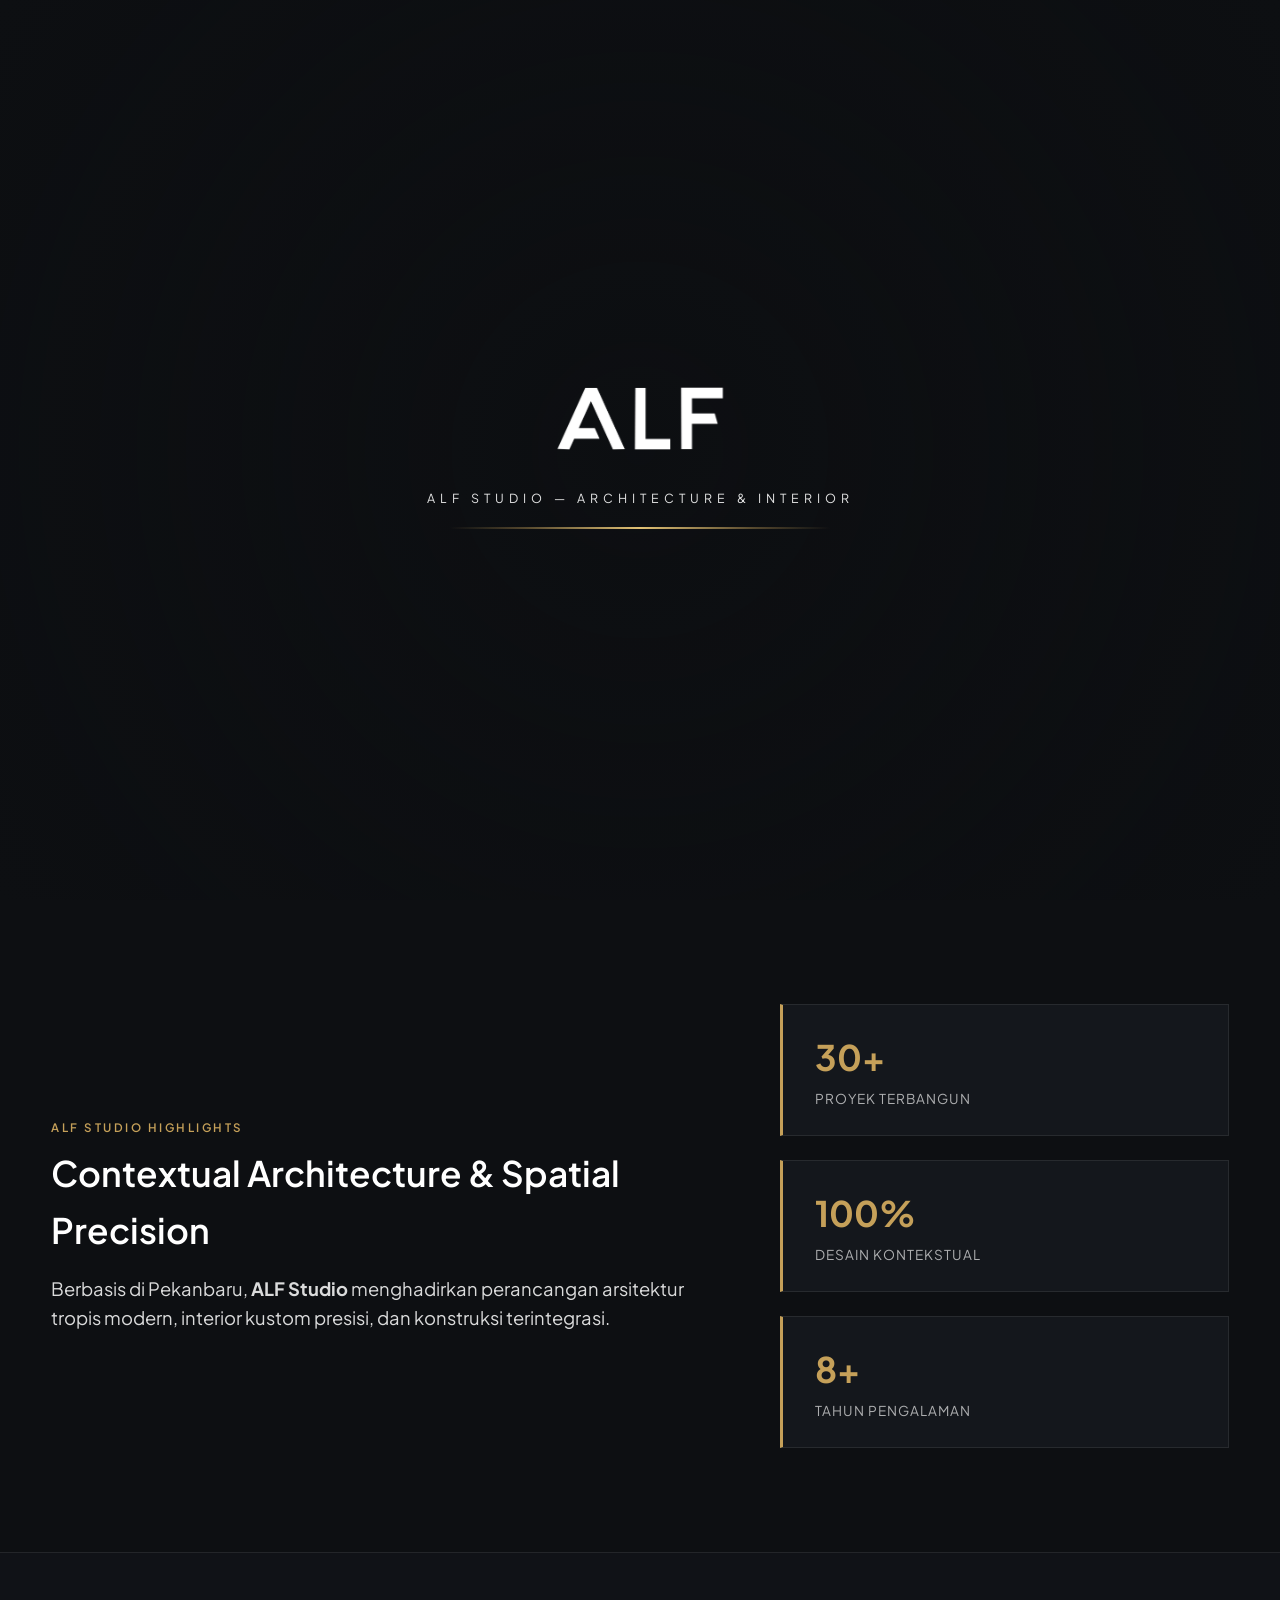
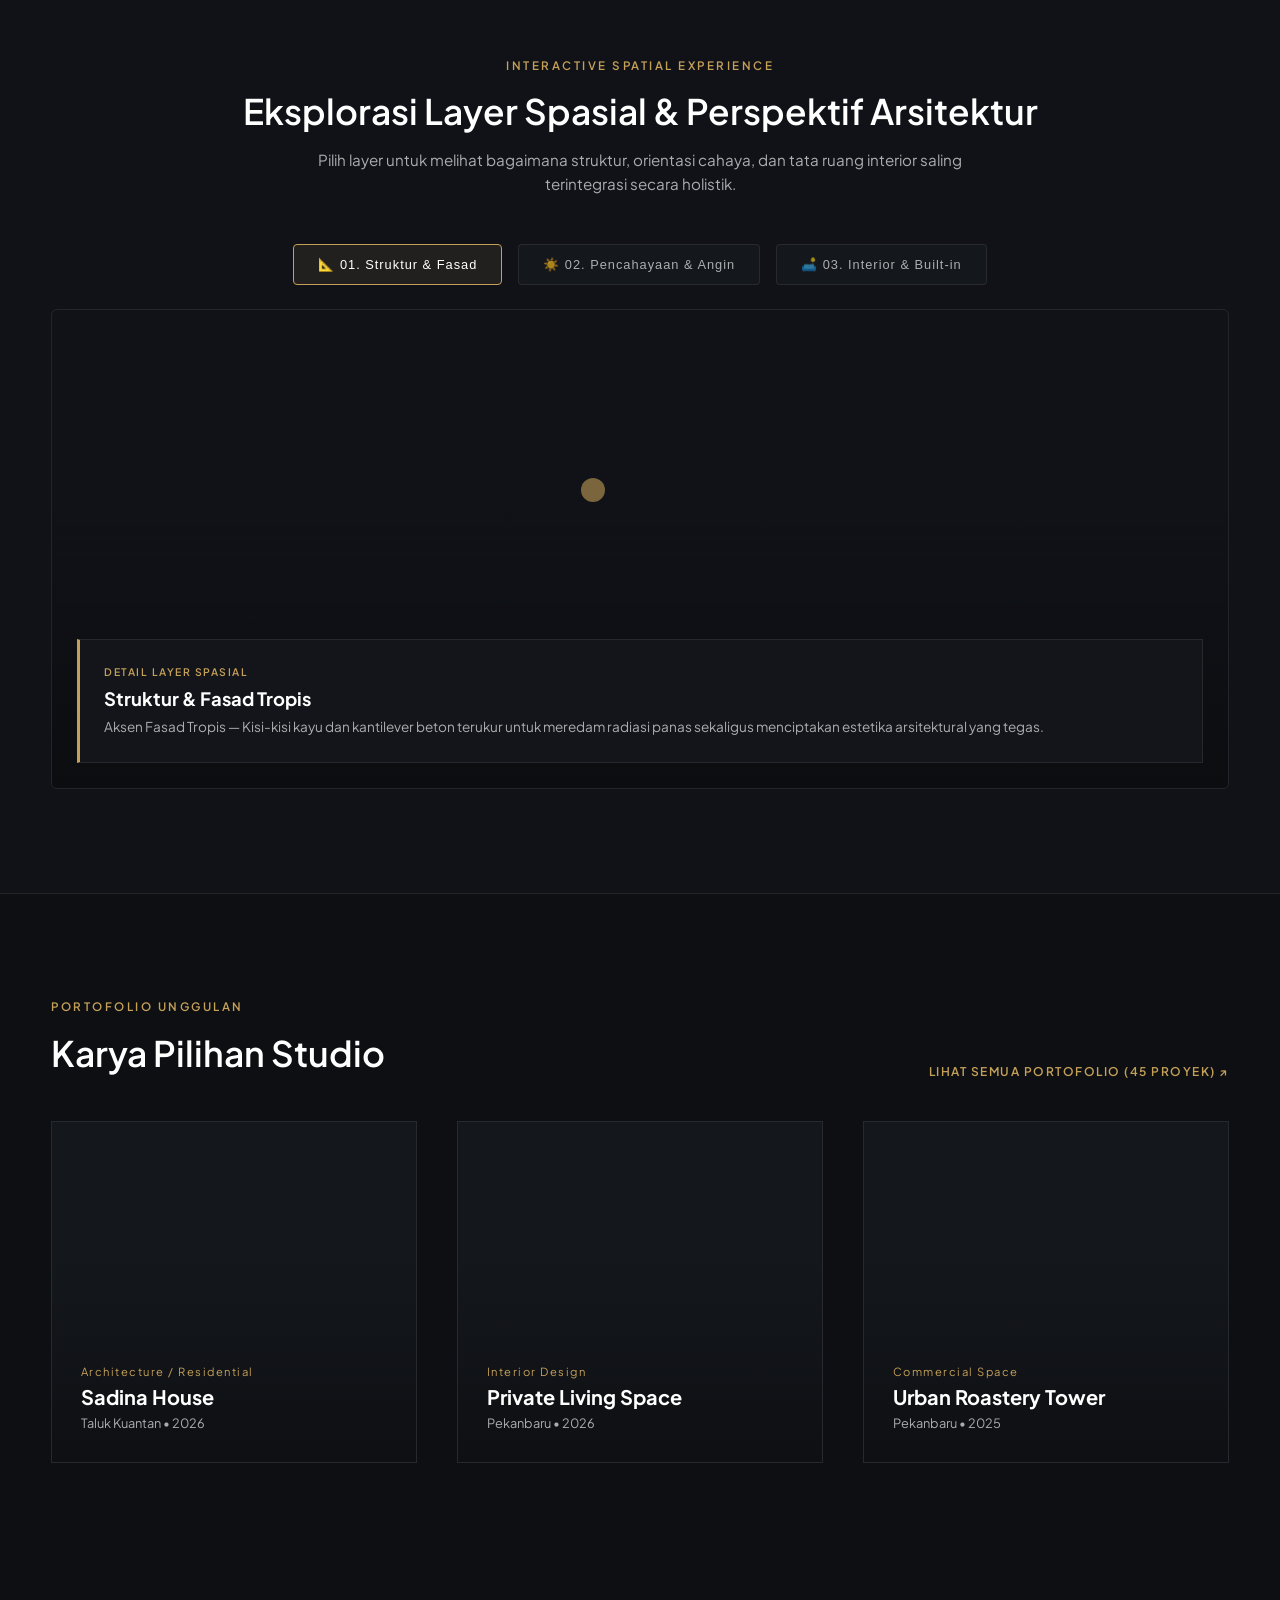
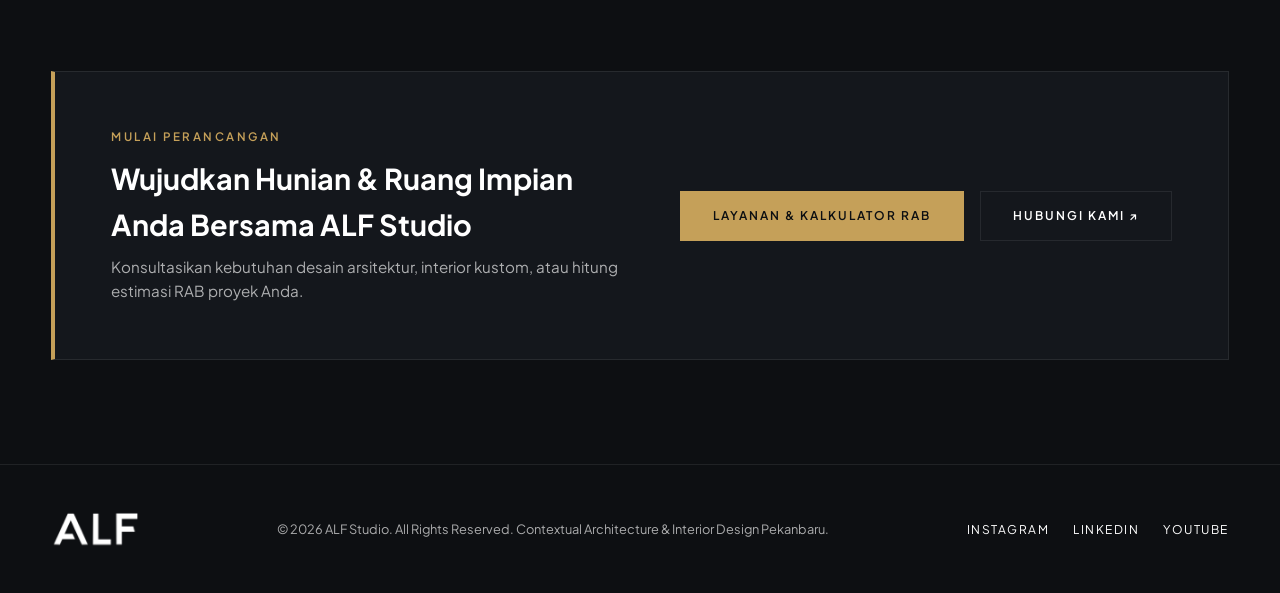
==== commit 569a2269: "Update index.html" ====
--- a/index.html
+++ b/index.html
@@ -24,61 +24,53 @@
         </div>
     </div>
 
-    <!-- 1. HEADER / NAVIGATION (CLEAN WHITE LINE & RIGHT-ALIGNED MENU) -->
+    <!-- 1. HEADER / NAVIGATION (K+AD FIRM STYLE) -->
     <header class="header" id="main-header">
         <div class="header-container">
-            <!-- Logo Kiri (Sesuaikan nama file jika memakai logosaja.png) -->
             <a href="index.html" class="brand-logo-img">
-                <img src="assets/images/logo-alf-design.png" alt="ALF Studio">
+                <img src="assets/images/logo2.png" alt="ALF Studio Pekanbaru">
             </a>
 
-            <!-- Menu Navigasi & Ikon Pencarian di Kanan -->
-            <div class="header-right">
-                <nav class="nav-menu" id="nav-menu">
-                    <div class="nav-dropdown">
-                        <a href="#services" class="nav-link">
-                            Layanan Kami
-                            <svg class="dropdown-caret" width="10" height="10" viewBox="0 0 10 10" fill="currentColor">
-                                <polygon points="1,3 9,3 5,8" />
-                            </svg>
-                        </a>
-                        <div class="dropdown-menu">
-                            <a href="#services">Alur Kerja &amp; Desain</a>
-                            <a href="#calculator">Kalkulator Estimasi</a>
-                            <a href="#contact">Konsultasi Proyek</a>
-                        </div>
-                    </div>
-                    <a href="projects.html" class="nav-link">Portfolio</a>
-                    <a href="#about" class="nav-link">Tentang Kami</a>
-                </nav>
-
-                <!-- Ikon Pencarian di Ujung Kanan -->
-                <button class="header-search-btn" id="headerSearchBtn" aria-label="Cari Proyek">
-                    <svg width="20" height="20" viewBox="0 0 24 24" fill="none" stroke="currentColor" stroke-width="1.8" stroke-linecap="round" stroke-linejoin="round">
-                        <circle cx="11" cy="11" r="7.5"></circle>
-                        <line x1="20.5" y1="20.5" x2="16.35" y2="16.35"></line>
+            <nav class="nav-menu" id="nav-menu">
+                <a href="index.html" class="nav-link active">BERANDA</a>
+                <a href="projects.html" class="nav-link">PORTOFOLIO </a>
+                <a href="about.html" class="nav-link">TENTANG KAMI</a>
+                <a href="services.html" class="nav-link">LAYANAN & RAB</a>
+                <a href="contact.html" class="nav-link">HUBUNGI KAMI</a>
+            </nav>
+
+            <div class="header-tools">
+                <div class="lang-switch" id="langSwitch">
+                    <span class="lang-option" data-lang="en">EN</span> / 
+                    <span class="lang-option active" data-lang="id">ID</span>
+                </div>
+                <button class="theme-toggle" id="themeToggle" aria-label="Toggle Theme">
+                    <svg width="18" height="18" viewBox="0 0 24 24" fill="none" stroke="currentColor" stroke-width="2">
+                        <circle cx="12" cy="12" r="5"></circle>
+                        <line x1="12" y1="1" x2="12" y2="3"></line>
+                        <line x1="12" y1="21" x2="12" y2="23"></line>
+                        <line x1="4.22" y1="4.22" x2="5.64" y2="5.64"></line>
+                        <line x1="18.36" y1="18.36" x2="19.78" y2="19.78"></line>
+                        <line x1="1" y1="12" x2="3" y2="12"></line>
+                        <line x1="21" y1="12" x2="23" y2="12"></line>
+                        <line x1="4.22" y1="19.78" x2="5.64" y2="18.36"></line>
+                        <line x1="18.36" y1="5.64" x2="19.78" y2="4.22"></line>
                     </svg>
                 </button>
-
-                <!-- Tombol Menu Mobile -->
-                <button class="mobile-toggle" id="mobile-toggle" aria-label="Toggle Menu">
-                    <span></span><span></span>
-                </button>
-            </div>
-        </div>
-
-        <!-- Bar Pencarian Cepat (Muncul Saat Ikon Kaca Pembesar Diklik) -->
-        <div class="header-search-bar" id="headerSearchBar">
-            <div class="search-bar-inner">
-                <input type="text" id="headerSearchInput" placeholder="Cari proyek arsitektur atau interior (misal: Sadina House)..." autocomplete="off">
-                <button type="button" id="headerSearchSubmit">Cari</button>
-            </div>
+            </div>
+
+            <button class="mobile-toggle" id="mobile-toggle" aria-label="Toggle Menu">
+                <span></span><span></span>
+            </button>
         </div>
     </header>
+
     <!-- 2. HERO SLIDER SECTION -->
     <section id="hero" class="hero-section">
         <div class="hero-slider" id="heroSlider">
-            <div class="hero-slide active" style="background-image: url('https://images.unsplash.com/photo-1600585154340-be6161a56a0c?auto=format&fit=crop&w=1920&q=80');">
+            <!-- Slide 1: Sadina House -->
+            <div class="hero-slide active">
+                <div class="hero-slide-bg" style="background-image: url('https://images.unsplash.com/photo-1600585154340-be6161a56a0c?auto=format&fit=crop&w=1920&q=80');"></div>
                 <div class="hero-bg-overlay"></div>
                 <a href="projects.html" class="hero-project-tag">SADINA HOUSE ↗</a>
                 <div class="container hero-content">
@@ -86,48 +78,54 @@
                     <h1 class="hero-title">Ruang yang<br>Menginspirasi<br>Kebahagiaan.</h1>
                     <p class="hero-description">Arsitektur tropis modern yang fungsional,<br>dirancang secara cermat mengikuti iklim dan alam.</p>
                     <div class="hero-actions">
-                        <a href="projects.html" class="btn btn-gold">JELAJAHI PORTOFOLIO</a>
-                    </div>
-                </div>
-            </div>
-
-            <div class="hero-slide" style="background-image: url('https://images.unsplash.com/photo-1600607687939-ce8a6c25118c?auto=format&fit=crop&w=1920&q=80');">
+                        <a href="projects.html" class="btn btn-red">JELAJAHI PORTOFOLIO</a>
+                    </div>
+                </div>
+            </div>
+
+            <!-- Slide 2: The Courtyard Residence -->
+            <div class="hero-slide">
+                <div class="hero-slide-bg" style="background-image: url('https://images.unsplash.com/photo-1600607687939-ce8a6c25118c?auto=format&fit=crop&w=1920&q=80');"></div>
                 <div class="hero-bg-overlay"></div>
                 <a href="projects.html" class="hero-project-tag">THE COURTYARD RESIDENCE ↗</a>
                 <div class="container hero-content">
                     <p class="hero-location-tag">ALF STUDIO — PEKANBARU, INDONESIA</p>
-                    <h1 class="hero-title">Keharmonisan<br>Bentuk &amp;<br>Lansekap Alam.</h1>
+                    <h1 class="hero-title">Keharmonisan<br>Bentuk &<br>Lansekap Alam.</h1>
                     <p class="hero-description">Integrasi bukaan cahaya alami dan ventilasi silang<br>untuk kenyamanan hunian tropis yang maksimal.</p>
                     <div class="hero-actions">
-                        <a href="projects.html" class="btn btn-gold">JELAJAHI PORTOFOLIO</a>
-                    </div>
-                </div>
-            </div>
-
-            <div class="hero-slide" style="background-image: url('https://images.unsplash.com/photo-1618221195710-dd6b41faaea6?auto=format&fit=crop&w=1920&q=80');">
+                        <a href="projects.html" class="btn btn-red">JELAJAHI PORTOFOLIO</a>
+                    </div>
+                </div>
+            </div>
+
+            <!-- Slide 3: Private Living Space -->
+            <div class="hero-slide">
+                <div class="hero-slide-bg" style="background-image: url('https://images.unsplash.com/photo-1618221195710-dd6b41faaea6?auto=format&fit=crop&w=1920&q=80');"></div>
                 <div class="hero-bg-overlay"></div>
                 <a href="projects.html" class="hero-project-tag">PRIVATE LIVING SPACE ↗</a>
                 <div class="container hero-content">
                     <p class="hero-location-tag">ALF STUDIO — PEKANBARU, INDONESIA</p>
-                    <h1 class="hero-title">Detail Interior<br>Eksklusif &amp;<br>Presisi Tinggi.</h1>
+                    <h1 class="hero-title">Detail Interior<br>Eksklusif &<br>Presisi Tinggi.</h1>
                     <p class="hero-description">Perancangan tata ruang dalam dan built-in furniture<br>sesuai karakter dan estetika penghuni.</p>
                     <div class="hero-actions">
-                        <a href="projects.html" class="btn btn-gold">JELAJAHI PORTOFOLIO</a>
-                    </div>
-                </div>
-            </div>
-        </div>
-
+                        <a href="projects.html" class="btn btn-red">JELAJAHI PORTOFOLIO</a>
+                    </div>
+                </div>
+            </div>
+        </div>
+
+        <!-- Panah Navigasi Slider -->
         <button class="slider-arrow arrow-left" id="prevSlide" aria-label="Previous Slide">‹</button>
         <button class="slider-arrow arrow-right" id="nextSlide" aria-label="Next Slide">›</button>
 
+        <!-- Indikator Paginasi Slide -->
         <div class="hero-pagination" id="heroPagination">
             <span class="dot active"></span>
             <span class="dot"></span>
             <span class="dot"></span>
         </div>
     </section>
-
+    
     <main id="main-content">
 
         <!-- 3. HIGHLIGHT STUDIO & PHILOSOPHY -->
--- a/style.css
+++ b/style.css
@@ -190,37 +190,71 @@
 /* ==========================================================================
    1. HEADER & NAVIGATION (K+AD FIRM STYLE)
    ========================================================================== */
+body {
+    margin: 0;
+    padding-top: 0 !important; /* Pastikan tidak ada jarak kosong di atas layar */
+}
+
 .header {
     position: fixed;
     top: 0;
     left: 0;
     width: 100%;
     z-index: 1000;
-    background: transparent;
-    border-bottom: 1px solid rgba(255, 255, 255, 0.1);
-    padding: 1.25rem 0;
-    transition: var(--transition-smooth);
-}
-
+    /* Transparan penuh agar gambar hero terlihat langsung di belakang header */
+    background: transparent !important;
+    backdrop-filter: none !important;
+    -webkit-backdrop-filter: none !important;
+    /* Garis putih pembatas di bawah header */
+    border-bottom: 1px solid rgba(255, 255, 255, 0.45);
+    padding: 1.15rem 0;
+    transition: background 0.4s ease, backdrop-filter 0.4s ease, padding 0.4s ease, border-color 0.4s ease;
+}
 .header.scrolled {
-    background: rgba(13, 15, 18, 0.94);
-    backdrop-filter: blur(14px);
-    -webkit-backdrop-filter: blur(14px);
-    padding: 0.9rem 0;
-    border-bottom: 1px solid var(--border-color);
-}
-
+    background: rgba(11, 12, 14, 0.92) !important;
+    backdrop-filter: blur(14px) !important;
+    -webkit-backdrop-filter: blur(14px) !important;
+    border-bottom: 1px solid rgba(255, 255, 255, 0.18);
+    padding: 0.85rem 0;
+}
+
+/* Garis putih berada di .header-container agar sejajar rapi dengan tepi logo & menu */
 .header-container {
+    max-width: 1440px;
+    width: 100%;
+    margin: 0 auto;
+    padding: 0 3vw;
     display: flex;
     justify-content: space-between;
     align-items: center;
 }
+eader.scrolled .header-container {
+    padding-bottom: 0.9rem;
+    border-bottom-color: rgba(255, 255, 255, 0.25);
+}
+.brand-logo-img {
+    display: inline-flex;
+    align-items: center;
+    flex-shrink: 0;
+}
 
 .brand-logo-img img {
-    height: 52px;
+    height: 48px; /* Diperbesar dari ukuran sebelumnya (38px) agar lebih proporsional */
     width: auto;
-    flex-shrink: 0;
-    margin-left: 5vw
+    display: block;
+    object-fit: contain;
+    transition: transform 0.35s cubic-bezier(0.16, 1, 0.3, 1), filter 0.35s ease;
+    will-change: transform;
+}
+/* Motion halus (terangkat sedikit + membesar perlahan) saat kursor diarahkan ke logo */
+.brand-logo-img:hover img {
+    transform: translateY(-3px) scale(1.04);
+    filter: drop-shadow(0 6px 12px rgba(0, 0, 0, 0.35));
+}
+
+/* Otomatis menyesuaikan sedikit lebih ringkas saat header di-scroll ke bawah */
+.header.scrolled .brand-logo-img img {
+    height: 40px;
 }
 
 .nav-menu {
@@ -310,11 +344,19 @@
 /* ==========================================================================
    2. HERO SLIDER SECTION
    ========================================================================== */
+
 .hero-section {
     position: relative;
+    top: 0;
+    margin-top: 0 !important; /* Menarik gambar background naik penuh ke bawah header */
+    height: 100vh;
+    min-height: 680px;
     width: 100%;
-    height: 100vh;
-    overflow: hidden;
+    display: flex;
+    align-items: center;
+    background-size: cover;
+    background-position: center;
+    background-repeat: no-repeat;
 }
 
 .hero-slider {
@@ -344,13 +386,17 @@
 
 .hero-bg-overlay {
     position: absolute;
-    top: 0;
-    left: 0;
-    width: 100%;
-    height: 100%;
-    background: linear-gradient(to right, rgba(13, 15, 18, 0.5) 0%, rgba(13, 15, 18, 0.25) 60%, transparent 100%);
-}
-
+    inset: 0;
+    background: linear-gradient(
+        180deg,
+        rgba(0, 0, 0, 0.42) 0%,
+        rgba(0, 0, 0, 0.12) 25%,
+        rgba(0, 0, 0, 0.25) 70%,
+        rgba(11, 12, 14, 0.85) 100%
+    );
+    z-index: 1;
+    pointer-events: none;
+}
 .hero-project-tag {
     position: absolute;
     top: 120px;
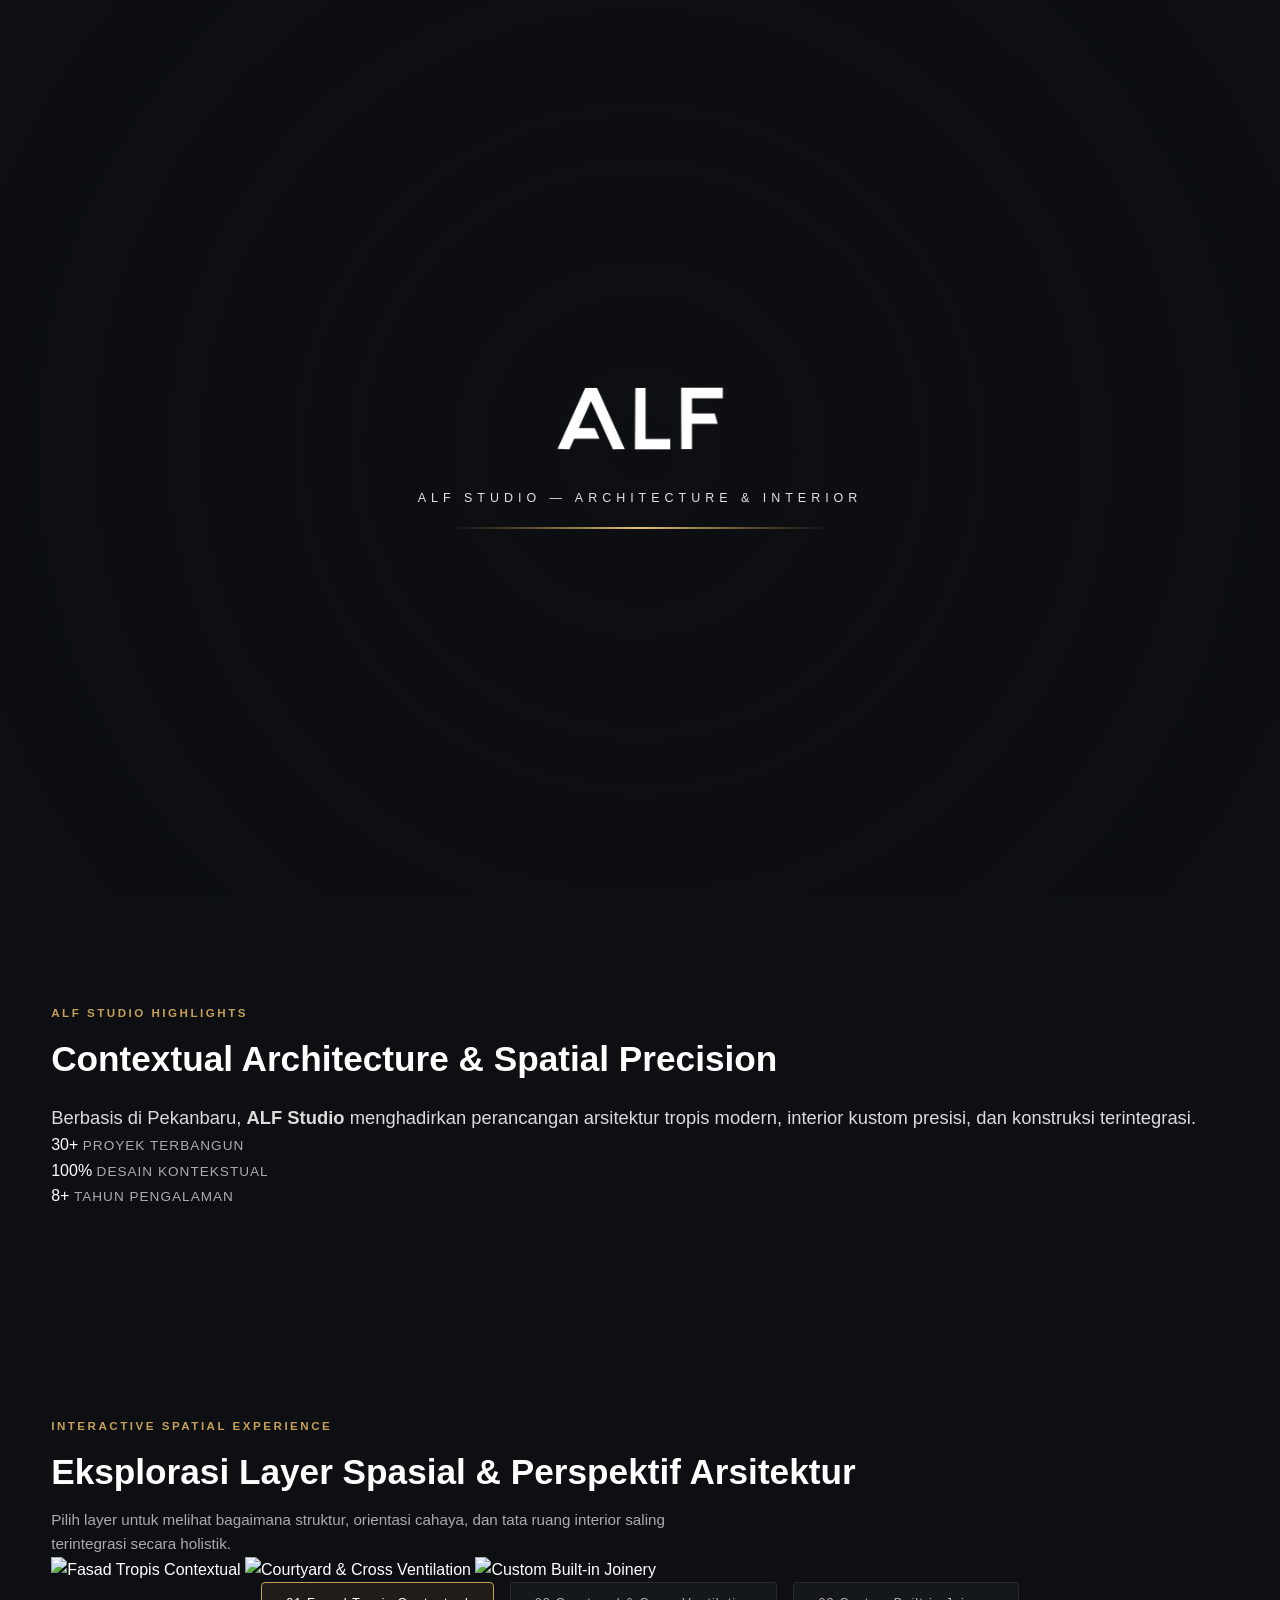
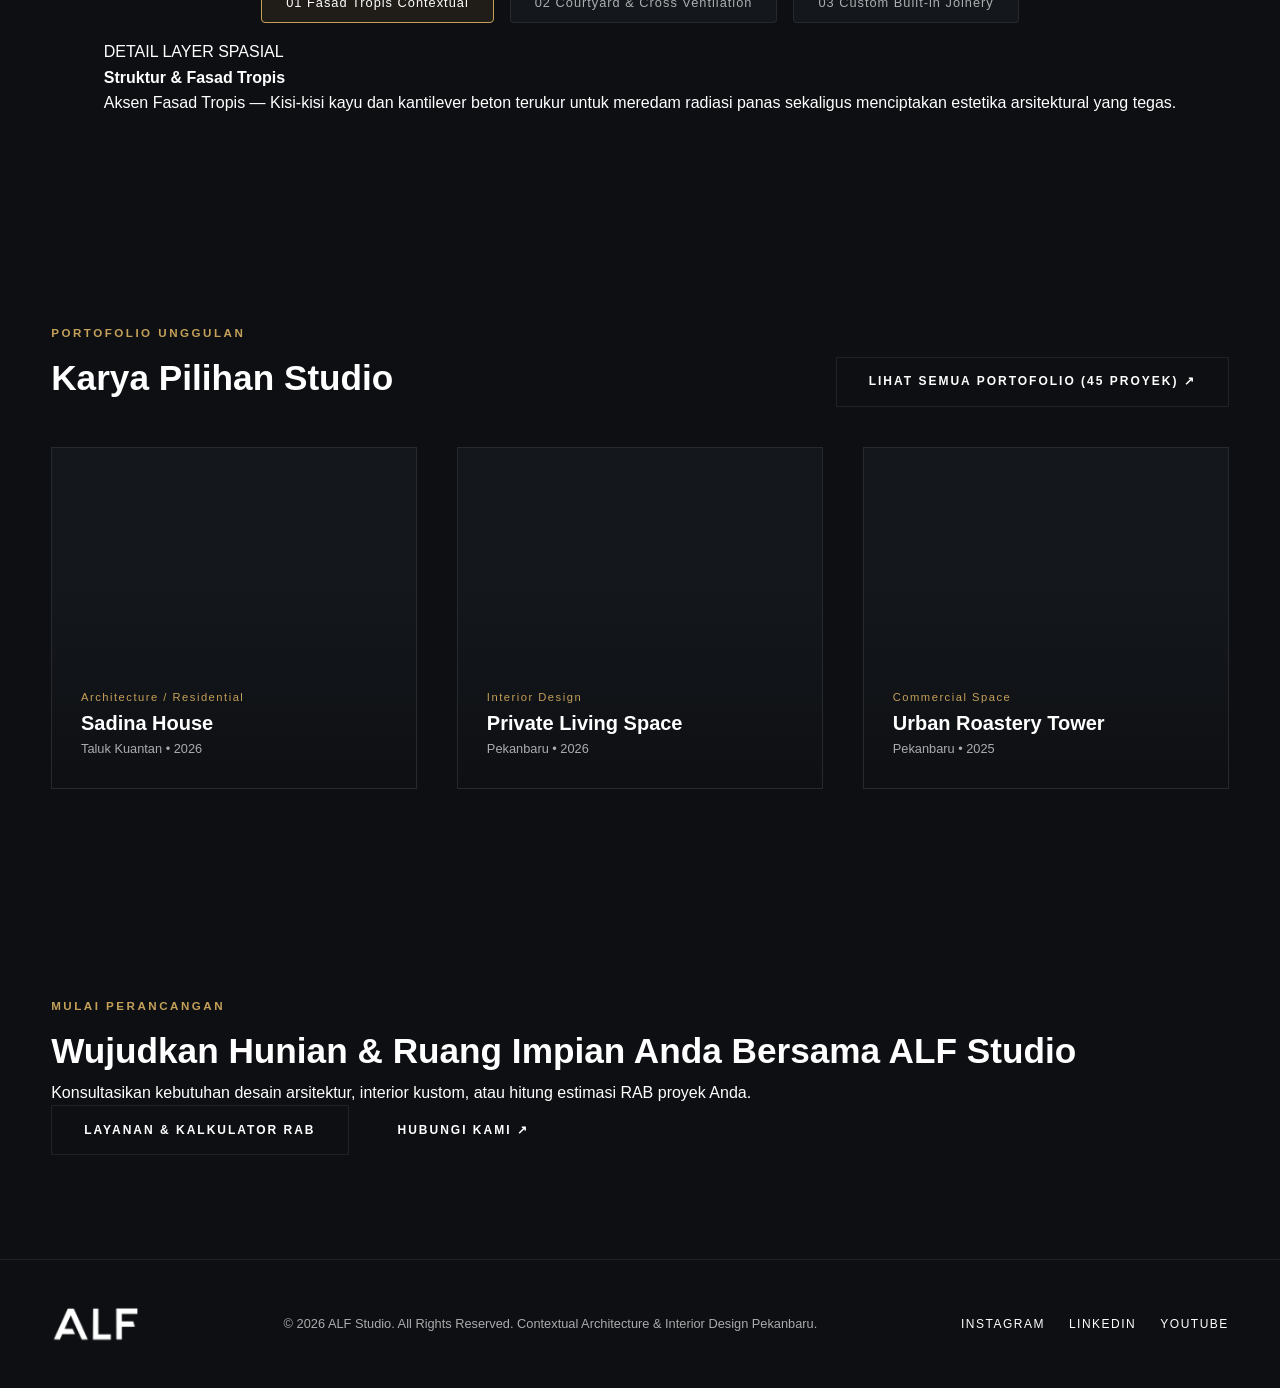
==== commit b3f9f90e: "Update index.html" ====
--- a/index.html
+++ b/index.html
@@ -6,12 +6,12 @@
     <title>ALF Studio | Architecture & Interior Pekanbaru</title>
     <link rel="preconnect" href="https://fonts.googleapis.com">
     <link rel="preconnect" href="https://fonts.gstatic.com" crossorigin>
-    <link href="https://fonts.googleapis.com/css2?family=Plus+Jakarta+Sans:wght@300;400;500;600;700&family=Space+Grotesk:wght@400;500;600&display=swap" rel="stylesheet">
+    <link href="https://fonts.googleapis.com/css2?family=Jost:wght@300;400;500;600;700&family=Montserrat:wght@300;400;500;600;700&display=swap" rel="stylesheet">
     <link rel="stylesheet" href="style.css">
 </head>
 <body>
 
-   <!-- 0. MOTION INTRO OVERLAY (LOGO + TAGLINE + GOLD LINE) -->
+    <!-- 0. MOTION INTRO OVERLAY -->
     <div id="intro-overlay" class="intro-overlay">
         <div class="intro-bg-image"></div>
         <div class="intro-bg-gradient"></div>
@@ -24,24 +24,25 @@
         </div>
     </div>
 
-    <!-- 1. HEADER / NAVIGATION (K+AD FIRM STYLE) -->
+    <!-- 1. HEADER / NAVIGATION (TRANSPARAN DI ATAS GAMBAR + GARIS PUTIH PRESISI) -->
     <header class="header" id="main-header">
         <div class="header-container">
-            <a href="index.html" class="brand-logo-img">
+            <a href="index.html" class="brand-logo-img" aria-label="ALF Studio Home">
                 <img src="assets/images/logo2.png" alt="ALF Studio Pekanbaru">
             </a>
 
             <nav class="nav-menu" id="nav-menu">
-                <a href="index.html" class="nav-link active">BERANDA</a>
-                <a href="projects.html" class="nav-link">PORTOFOLIO </a>
-                <a href="about.html" class="nav-link">TENTANG KAMI</a>
-                <a href="services.html" class="nav-link">LAYANAN & RAB</a>
-                <a href="contact.html" class="nav-link">HUBUNGI KAMI</a>
+                <a href="index.html" class="nav-link active" data-id="BERANDA" data-en="HOME">BERANDA</a>
+                <a href="projects.html" class="nav-link" data-id="PORTOFOLIO" data-en="PORTFOLIO">PORTOFOLIO</a>
+                <a href="about.html" class="nav-link" data-id="TENTANG KAMI" data-en="ABOUT US">TENTANG KAMI</a>
+                <a href="services.html" class="nav-link" data-id="LAYANAN & RAB" data-en="SERVICES & ESTIMATE">LAYANAN & RAB</a>
+                <a href="contact.html" class="nav-link" data-id="HUBUNGI KAMI" data-en="CONTACT US">HUBUNGI KAMI</a>
             </nav>
 
             <div class="header-tools">
                 <div class="lang-switch" id="langSwitch">
-                    <span class="lang-option" data-lang="en">EN</span> / 
+                    <span class="lang-option" data-lang="en">EN</span>
+                    <span class="lang-sep">/</span>
                     <span class="lang-option active" data-lang="id">ID</span>
                 </div>
                 <button class="theme-toggle" id="themeToggle" aria-label="Toggle Theme">
@@ -57,99 +58,104 @@
                         <line x1="18.36" y1="5.64" x2="19.78" y2="4.22"></line>
                     </svg>
                 </button>
-            </div>
-
-            <button class="mobile-toggle" id="mobile-toggle" aria-label="Toggle Menu">
-                <span></span><span></span>
-            </button>
+                <button class="mobile-toggle" id="mobile-toggle" aria-label="Toggle Menu">
+                    <span></span>
+                    <span></span>
+                </button>
+            </div>
         </div>
     </header>
 
-    <!-- 2. HERO SLIDER SECTION -->
+    <!-- 2. HERO SLIDER SECTION (3 HIGHLIGHT PROJECTS + SMOOTH SLOW ZOOM) -->
     <section id="hero" class="hero-section">
         <div class="hero-slider" id="heroSlider">
-            <!-- Slide 1: Sadina House -->
+            <!-- Slide 1 -->
             <div class="hero-slide active">
                 <div class="hero-slide-bg" style="background-image: url('https://images.unsplash.com/photo-1600585154340-be6161a56a0c?auto=format&fit=crop&w=1920&q=80');"></div>
                 <div class="hero-bg-overlay"></div>
                 <a href="projects.html" class="hero-project-tag">SADINA HOUSE ↗</a>
-                <div class="container hero-content">
-                    <p class="hero-location-tag">ALF STUDIO — PEKANBARU, INDONESIA</p>
-                    <h1 class="hero-title">Ruang yang<br>Menginspirasi<br>Kebahagiaan.</h1>
-                    <p class="hero-description">Arsitektur tropis modern yang fungsional,<br>dirancang secara cermat mengikuti iklim dan alam.</p>
-                    <div class="hero-actions">
-                        <a href="projects.html" class="btn btn-red">JELAJAHI PORTOFOLIO</a>
-                    </div>
-                </div>
-            </div>
-
-            <!-- Slide 2: The Courtyard Residence -->
+                <div class="hero-content-wrap">
+                    <div class="hero-content">
+                        <p class="hero-location-tag">ALF STUDIO — PEKANBARU, INDONESIA</p>
+                        <h1 class="hero-title">Ruang yang<br>Menginspirasi<br>Kebahagiaan.</h1>
+                        <p class="hero-description">Arsitektur tropis modern yang fungsional,<br>dirancang secara cermat mengikuti iklim dan alam.</p>
+                        <div class="hero-actions">
+                            <a href="projects.html" class="btn btn-red">JELAJAHI PORTOFOLIO</a>
+                        </div>
+                    </div>
+                </div>
+            </div>
+
+            <!-- Slide 2 -->
             <div class="hero-slide">
                 <div class="hero-slide-bg" style="background-image: url('https://images.unsplash.com/photo-1600607687939-ce8a6c25118c?auto=format&fit=crop&w=1920&q=80');"></div>
                 <div class="hero-bg-overlay"></div>
                 <a href="projects.html" class="hero-project-tag">THE COURTYARD RESIDENCE ↗</a>
-                <div class="container hero-content">
-                    <p class="hero-location-tag">ALF STUDIO — PEKANBARU, INDONESIA</p>
-                    <h1 class="hero-title">Keharmonisan<br>Bentuk &<br>Lansekap Alam.</h1>
-                    <p class="hero-description">Integrasi bukaan cahaya alami dan ventilasi silang<br>untuk kenyamanan hunian tropis yang maksimal.</p>
-                    <div class="hero-actions">
-                        <a href="projects.html" class="btn btn-red">JELAJAHI PORTOFOLIO</a>
-                    </div>
-                </div>
-            </div>
-
-            <!-- Slide 3: Private Living Space -->
+                <div class="hero-content-wrap">
+                    <div class="hero-content">
+                        <p class="hero-location-tag">ALF STUDIO — PEKANBARU, INDONESIA</p>
+                        <h1 class="hero-title">Keharmonisan<br>Bentuk &<br>Lansekap Alam.</h1>
+                        <p class="hero-description">Integrasi bukaan cahaya alami dan ventilasi silang<br>untuk kenyamanan hunian tropis yang maksimal.</p>
+                        <div class="hero-actions">
+                            <a href="projects.html" class="btn btn-red">JELAJAHI PORTOFOLIO</a>
+                        </div>
+                    </div>
+                </div>
+            </div>
+
+            <!-- Slide 3 -->
             <div class="hero-slide">
                 <div class="hero-slide-bg" style="background-image: url('https://images.unsplash.com/photo-1618221195710-dd6b41faaea6?auto=format&fit=crop&w=1920&q=80');"></div>
                 <div class="hero-bg-overlay"></div>
                 <a href="projects.html" class="hero-project-tag">PRIVATE LIVING SPACE ↗</a>
-                <div class="container hero-content">
-                    <p class="hero-location-tag">ALF STUDIO — PEKANBARU, INDONESIA</p>
-                    <h1 class="hero-title">Detail Interior<br>Eksklusif &<br>Presisi Tinggi.</h1>
-                    <p class="hero-description">Perancangan tata ruang dalam dan built-in furniture<br>sesuai karakter dan estetika penghuni.</p>
-                    <div class="hero-actions">
-                        <a href="projects.html" class="btn btn-red">JELAJAHI PORTOFOLIO</a>
-                    </div>
-                </div>
-            </div>
-        </div>
-
-        <!-- Panah Navigasi Slider -->
+                <div class="hero-content-wrap">
+                    <div class="hero-content">
+                        <p class="hero-location-tag">ALF STUDIO — PEKANBARU, INDONESIA</p>
+                        <h1 class="hero-title">Detail Interior<br>Eksklusif &<br>Presisi Tinggi.</h1>
+                        <p class="hero-description">Perancangan tata ruang dalam dan built-in furniture<br>sesuai karakter dan estetika penghuni.</p>
+                        <div class="hero-actions">
+                            <a href="projects.html" class="btn btn-red">JELAJAHI PORTOFOLIO</a>
+                        </div>
+                    </div>
+                </div>
+            </div>
+        </div>
+
         <button class="slider-arrow arrow-left" id="prevSlide" aria-label="Previous Slide">‹</button>
         <button class="slider-arrow arrow-right" id="nextSlide" aria-label="Next Slide">›</button>
 
-        <!-- Indikator Paginasi Slide -->
         <div class="hero-pagination" id="heroPagination">
-            <span class="dot active"></span>
-            <span class="dot"></span>
-            <span class="dot"></span>
+            <span class="dot active" data-slide="0"></span>
+            <span class="dot" data-slide="1"></span>
+            <span class="dot" data-slide="2"></span>
         </div>
     </section>
-    
+
+    <!-- MAIN CONTENT -->
     <main id="main-content">
 
-        <!-- 3. HIGHLIGHT STUDIO & PHILOSOPHY -->
-        <section class="section studio-highlight-section">
+        <!-- 3. STUDIO HIGHLIGHTS -->
+        <section class="section highlights-section">
             <div class="container">
-                <div class="highlight-grid">
-                    <div class="highlight-intro">
+                <div class="highlights-grid">
+                    <div class="highlights-copy">
                         <span class="section-subtitle">ALF STUDIO HIGHLIGHTS</span>
-                        <h2 class="section-title">Contextual Architecture &amp; Spatial Precision</h2>
+                        <h2 class="section-title">Contextual Architecture & Spatial Precision</h2>
                         <p class="lead-text">
                             Berbasis di Pekanbaru, <strong>ALF Studio</strong> menghadirkan perancangan arsitektur tropis modern, interior kustom presisi, dan konstruksi terintegrasi.
                         </p>
                     </div>
-                    <div class="highlight-metrics">
-                        <div class="metric-box">
-                            <span class="metric-num">30+</span>
+                    <div class="highlights-metrics">
+                        <div class="metric-card">
+                            <span class="metric-number">30+</span>
                             <span class="metric-label">Proyek Terbangun</span>
                         </div>
-                        <div class="metric-box">
-                            <span class="metric-num">100%</span>
+                        <div class="metric-card">
+                            <span class="metric-number">100%</span>
                             <span class="metric-label">Desain Kontekstual</span>
                         </div>
-                        <div class="metric-box">
-                            <span class="metric-num">8+</span>
+                        <div class="metric-card">
+                            <span class="metric-number">8+</span>
                             <span class="metric-label">Tahun Pengalaman</span>
                         </div>
                     </div>
@@ -157,78 +163,63 @@
             </div>
         </section>
 
-        <!-- 4. INTERACTIVE MOTION FEATURE: SPATIAL LAYER & PERSPECTIVE EXPLORER -->
-        <section class="section interactive-motion-section">
+        <!-- 4. INTERACTIVE SPATIAL EXPERIENCE -->
+        <section class="section spatial-section">
             <div class="container">
-                <div class="section-header center-header">
+                <div class="section-header">
                     <span class="section-subtitle">INTERACTIVE SPATIAL EXPERIENCE</span>
-                    <h2 class="section-title">Eksplorasi Layer Spasial &amp; Perspektif Arsitektur</h2>
+                    <h2 class="section-title">Eksplorasi Layer Spasial & Perspektif Arsitektur</h2>
                     <p class="section-desc">Pilih layer untuk melihat bagaimana struktur, orientasi cahaya, dan tata ruang interior saling terintegrasi secara holistik.</p>
                 </div>
 
-                <div class="spatial-explorer-wrapper">
-                    <!-- Layer Controls -->
+                <div class="spatial-grid">
+                    <!-- Stage Visual Kiri -->
+                    <div class="spatial-stage">
+                        <img src="https://images.unsplash.com/photo-1600585154340-be6161a56a0c?auto=format&fit=crop&w=1200&q=80" alt="Fasad Tropis Contextual" class="spatial-img active" data-layer="0">
+                        <img src="https://images.unsplash.com/photo-1600607687939-ce8a6c25118c?auto=format&fit=crop&w=1200&q=80" alt="Courtyard & Cross Ventilation" class="spatial-img" data-layer="1">
+                        <img src="https://images.unsplash.com/photo-1618221195710-dd6b41faaea6?auto=format&fit=crop&w=1200&q=80" alt="Custom Built-in Joinery" class="spatial-img" data-layer="2">
+                    </div>
+
+                    <!-- Kontrol & Detail Layer Kanan -->
                     <div class="spatial-controls">
-                        <button class="spatial-btn active" data-layer="structure">
-                            <span class="layer-icon">📐</span> 01. Struktur &amp; Fasad
+                        <button type="button" class="spatial-btn active" data-layer="0">
+                            <span class="layer-index">01</span>
+                            <span class="layer-name">Fasad Tropis Contextual</span>
                         </button>
-                        <button class="spatial-btn" data-layer="lighting">
-                            <span class="layer-icon">☀️</span> 02. Pencahayaan &amp; Angin
+
+                        <button type="button" class="spatial-btn" data-layer="1">
+                            <span class="layer-index">02</span>
+                            <span class="layer-name">Courtyard & Cross Ventilation</span>
                         </button>
-                        <button class="spatial-btn" data-layer="interior">
-                            <span class="layer-icon">🛋️</span> 03. Interior &amp; Built-in
+
+                        <button type="button" class="spatial-btn" data-layer="2">
+                            <span class="layer-index">03</span>
+                            <span class="layer-name">Custom Built-in Joinery</span>
                         </button>
-                    </div>
-
-                    <!-- Interactive 3D Perspective Card Canvas -->
-                    <div class="spatial-canvas-card" id="spatialCanvas">
-                        <div class="spatial-layer-img layer-structure active" style="background-image: url('https://images.unsplash.com/photo-1600585154340-be6161a56a0c?auto=format&fit=crop&w=1200&q=80');">
-                            <div class="layer-overlay"></div>
-                            <div class="hotspot" style="top: 35%; left: 45%;" data-info="Aksen Fasad Tropis — Kisi-kisi kayu untuk peredam panas matahari sore.">
-                                <span class="pulse"></span>
-                                <div class="hotspot-tooltip">Fasad Tropis Contextual</div>
-                            </div>
-                        </div>
-
-                        <div class="spatial-layer-img layer-lighting" style="background-image: url('https://images.unsplash.com/photo-1600607687939-ce8a6c25118c?auto=format&fit=crop&w=1200&q=80');">
-                            <div class="layer-overlay"></div>
-                            <div class="hotspot" style="top: 40%; left: 60%;" data-info="Courtyard Utama — Memaksimalkan sirkulasi udara silang dan skylight alami.">
-                                <span class="pulse"></span>
-                                <div class="hotspot-tooltip">Courtyard &amp; Cross Ventilation</div>
-                            </div>
-                        </div>
-
-                        <div class="spatial-layer-img layer-interior" style="background-image: url('https://images.unsplash.com/photo-1618221195710-dd6b41faaea6?auto=format&fit=crop&w=1200&q=80');">
-                            <div class="layer-overlay"></div>
-                            <div class="hotspot" style="top: 50%; left: 30%;" data-info="Built-in Custom Cabinet — Integrasi sintered stone dan pencahayaan warm ambient.">
-                                <span class="pulse"></span>
-                                <div class="hotspot-tooltip">Custom Built-in Joinery</div>
-                            </div>
-                        </div>
-
-                        <div class="spatial-info-panel" id="spatialInfoPanel">
-                            <span class="panel-tag">DETAIL LAYER SPASIAL</span>
-                            <h4 id="panelTitle">Struktur &amp; Fasad Tropis</h4>
-                            <p id="panelDesc">Aksen Fasad Tropis — Kisi-kisi kayu dan kantilever beton terukur untuk meredam radiasi panas sekaligus menciptakan estetika arsitektural yang tegas.</p>
+
+                        <div class="spatial-detail-box" id="spatialDetailBox">
+                            <span class="detail-tag">DETAIL LAYER SPASIAL</span>
+                            <h4 id="spatialDetailTitle">Struktur & Fasad Tropis</h4>
+                            <p id="spatialDetailDesc">Aksen Fasad Tropis — Kisi-kisi kayu dan kantilever beton terukur untuk meredam radiasi panas sekaligus menciptakan estetika arsitektural yang tegas.</p>
                         </div>
                     </div>
                 </div>
             </div>
         </section>
 
-        <!-- 5. FEATURED PROJECTS HIGHLIGHT -->
-        <section class="section home-projects-section">
+        <!-- 5. FEATURED PORTFOLIO -->
+        <section class="section projects-section">
             <div class="container">
                 <div class="section-header flex-header">
                     <div>
                         <span class="section-subtitle">PORTOFOLIO UNGGULAN</span>
                         <h2 class="section-title">Karya Pilihan Studio</h2>
                     </div>
-                    <a href="projects.html" class="link-arrow">LIHAT SEMUA PORTOFOLIO (45 PROYEK) ↗</a>
+                    <a href="projects.html" class="btn btn-outline">LIHAT SEMUA PORTOFOLIO (45 PROYEK) ↗</a>
                 </div>
 
                 <div class="projects-grid">
-                    <div class="project-card" data-category="architecture">
+                    <a href="projects.html" class="project-card">
                         <div class="project-img-wrapper">
                             <div class="project-slice slice-1" style="--img-url: url('https://images.unsplash.com/photo-1600585154340-be6161a56a0c?auto=format&fit=crop&w=1000&q=80');"></div>
                             <div class="project-slice slice-2" style="--img-url: url('https://images.unsplash.com/photo-1600585154340-be6161a56a0c?auto=format&fit=crop&w=1000&q=80');"></div>
@@ -239,9 +230,9 @@
                             <h3 class="project-title">Sadina House</h3>
                             <p class="project-location">Taluk Kuantan • 2026</p>
                         </div>
-                    </div>
-
-                    <div class="project-card" data-category="interior">
+                    </a>
+
+                    <a href="projects.html" class="project-card">
                         <div class="project-img-wrapper">
                             <div class="project-slice slice-1" style="--img-url: url('https://images.unsplash.com/photo-1618221195710-dd6b41faaea6?auto=format&fit=crop&w=1000&q=80');"></div>
                             <div class="project-slice slice-2" style="--img-url: url('https://images.unsplash.com/photo-1618221195710-dd6b41faaea6?auto=format&fit=crop&w=1000&q=80');"></div>
@@ -252,9 +243,9 @@
                             <h3 class="project-title">Private Living Space</h3>
                             <p class="project-location">Pekanbaru • 2026</p>
                         </div>
-                    </div>
-
-                    <div class="project-card" data-category="commercial">
+                    </a>
+
+                    <a href="projects.html" class="project-card">
                         <div class="project-img-wrapper">
                             <div class="project-slice slice-1" style="--img-url: url('https://images.unsplash.com/photo-1554118811-1e0d58224f24?auto=format&fit=crop&w=1000&q=80');"></div>
                             <div class="project-slice slice-2" style="--img-url: url('https://images.unsplash.com/photo-1554118811-1e0d58224f24?auto=format&fit=crop&w=1000&q=80');"></div>
@@ -265,23 +256,23 @@
                             <h3 class="project-title">Urban Roastery Tower</h3>
                             <p class="project-location">Pekanbaru • 2025</p>
                         </div>
-                    </div>
+                    </a>
                 </div>
             </div>
         </section>
 
-        <!-- 6. SERVICES & NAVIGATION CTA -->
-        <section class="section home-services-cta">
+        <!-- 6. CTA SECTION -->
+        <section class="section cta-section">
             <div class="container">
-                <div class="cta-banner">
-                    <div class="cta-content">
+                <div class="cta-box">
+                    <div class="cta-text">
                         <span class="section-subtitle">MULAI PERANCANGAN</span>
-                        <h2>Wujudkan Hunian &amp; Ruang Impian Anda Bersama ALF Studio</h2>
+                        <h2 class="section-title">Wujudkan Hunian & Ruang Impian Anda Bersama ALF Studio</h2>
                         <p>Konsultasikan kebutuhan desain arsitektur, interior kustom, atau hitung estimasi RAB proyek Anda.</p>
                     </div>
                     <div class="cta-actions">
-                        <a href="services.html" class="btn btn-gold">LAYANAN &amp; KALKULATOR RAB</a>
-                        <a href="contact.html" class="btn btn-outline">HUBUNGI KAMI ↗</a>
+                        <a href="services.html" class="btn btn-outline">LAYANAN & KALKULATOR RAB</a>
+                        <a href="contact.html" class="btn btn-red">HUBUNGI KAMI ↗</a>
                     </div>
                 </div>
             </div>
@@ -295,7 +286,7 @@
             <a href="index.html" class="brand-logo-img">
                 <img src="assets/images/logosaja.png" alt="ALF Studio Pekanbaru">
             </a>
-            <p class="footer-copy">© 2026 ALF Studio. All Rights Reserved. Contextual Architecture &amp; Interior Design Pekanbaru.</p>
+            <p class="footer-copy">© 2026 ALF Studio. All Rights Reserved. Contextual Architecture & Interior Design Pekanbaru.</p>
             <div class="footer-socials">
                 <a href="#" target="_blank">INSTAGRAM</a>
                 <a href="#" target="_blank">LINKEDIN</a>
@@ -304,9 +295,10 @@
         </div>
     </footer>
 
-    <a href="https://wa.me/6281234567890" class="floating-wa" target="_blank" aria-label="Chat WhatsApp">
-        <svg width="24" height="24" viewBox="0 0 24 24" fill="none" stroke="currentColor" stroke-width="2">
-            <path d="M21 11.5a8.38 8.38 0 0 1-.9 3.8 8.5 8.5 0 0 1-7.6 4.7 8.38 8.38 0 0 1-3.8-.9L3 21l1.9-5.7a8.38 8.38 0 0 1-.9-3.8 8.5 8.5 0 0 1 4.7-7.6 8.38 8.38 0 0 1 3.8-.9h.5a8.48 8.48 0 0 1 8 8v.5z"></path>
+    <!-- FLOATING WA BUTTON -->
+    <a href="https://wa.me/6281234567890?text=Halo%20ALF%20Studio,%20saya%20ingin%20konsultasi%20mengenai%20desain." class="floating-wa" target="_blank" aria-label="Chat WhatsApp">
+        <svg width="24" height="24" viewBox="0 0 24 24" fill="currentColor">
+            <path d="M.057 24l1.687-6.163c-1.041-1.804-1.588-3.849-1.587-5.946.003-6.556 5.338-11.891 11.893-11.891 3.181.001 6.167 1.24 8.413 3.488 2.245 2.248 3.481 5.236 3.48 8.414-.003 6.557-5.338 11.892-11.893 11.892-1.99-.001-3.951-.5-5.688-1.448l-6.305 1.654zm6.597-3.807c1.676.995 3.276 1.591 5.392 1.592 5.448 0 9.886-4.434 9.889-9.885.002-5.462-4.415-9.89-9.881-9.892-5.452 0-9.887 4.434-9.889 9.884-.001 2.225.651 3.891 1.746 5.634l-.999 3.648 3.742-.981zm11.387-5.464c-.074-.124-.272-.198-.57-.347-.297-.149-1.758-.868-2.031-.967-.272-.099-.47-.149-.669.149-.198.297-.768.967-.941 1.165-.173.198-.347.223-.644.074-.297-.149-1.255-.462-2.39-1.475-.883-.788-1.48-1.761-1.653-2.059-.173-.297-.018-.458.13-.606.134-.133.297-.347.446-.521.151-.172.2-.296.3-.495.099-.198.05-.372-.025-.521-.075-.148-.669-1.611-.916-2.206-.242-.579-.487-.501-.669-.51l-.57-.01c-.198 0-.52.074-.792.372s-1.04 1.016-1.04 2.479 1.065 2.876 1.213 3.074c.149.198 2.095 3.2 5.076 4.487.709.306 1.263.489 1.694.626.712.226 1.36.194 1.872.118.572-.085 1.758-.719 2.006-1.413.248-.695.248-1.29.173-1.414z"/>
         </svg>
     </a>
 
--- a/style.css
+++ b/style.css
@@ -348,56 +348,94 @@
 .hero-section {
     position: relative;
     top: 0;
-    margin-top: 0 !important; /* Menarik gambar background naik penuh ke bawah header */
+    margin-top: 0 !important;
+    width: 100%;
     height: 100vh;
     min-height: 680px;
-    width: 100%;
-    display: flex;
-    align-items: center;
-    background-size: cover;
-    background-position: center;
-    background-repeat: no-repeat;
+    overflow: hidden;
+    background-color: #0d0f12;
+}
 }
 
 .hero-slider {
+    position: relative;
     width: 100%;
     height: 100%;
 }
 
 .hero-slide {
     position: absolute;
-    top: 0;
-    left: 0;
+    inset: 0;
+    width: 100%;
+    height: 100%;
+    opacity: 0;
+    visibility: hidden;
+    z-index: 1;
+    overflow: hidden;
+    display: flex;
+    align-items: center;
+    /* Transisi perpindahan antar slide selama 1.2 detik */
+    transition: opacity 1.2s ease-in-out, visibility 1.2s ease-in-out;
+}
+.hero-slide.active {
+    opacity: 1;
+    visibility: visible;
+    z-index: 2;
+}
+/* Lapisan Gambar Background yang Membesar Perlahan (Ken Burns Effect) */
+.hero-slide-bg {
+    position: absolute;
+    inset: 0;
     width: 100%;
     height: 100%;
     background-size: cover;
     background-position: center;
-    opacity: 0;
-    visibility: hidden;
-    transition: opacity 1s ease, visibility 1s ease;
-    display: flex;
-    align-items: center;
-}
-
-.hero-slide.active {
-    opacity: 1;
-    visibility: visible;
-}
-
+    background-repeat: no-repeat;
+    transform: scale(1);
+    /* Menunggu 1.2s sampai fade-out selesai sebelum reset ke scale(1) agar tidak patah */
+    transition: transform 0s linear 1.2s;
+    will-change: transform;
+    z-index: 0;
+}
+/* Saat slide aktif, gambar membesar perlahan dari 1.0 ke 1.1 dalam 6.8 detik */
+.hero-slide.active .hero-slide-bg {
+    transform: scale(1.1);
+    transition: transform 6.8s cubic-bezier(0.25, 0.46, 0.45, 0.94);
+/* Lapisan gelap tipis agar header transparan, garis putih, dan teks tetap tajam */
 .hero-bg-overlay {
     position: absolute;
     inset: 0;
     background: linear-gradient(
         180deg,
-        rgba(0, 0, 0, 0.42) 0%,
-        rgba(0, 0, 0, 0.12) 25%,
-        rgba(0, 0, 0, 0.25) 70%,
-        rgba(11, 12, 14, 0.85) 100%
+        rgba(13, 15, 18, 0.45) 0%,
+        rgba(13, 15, 18, 0.15) 28%,
+        rgba(13, 15, 18, 0.25) 75%,
+        rgba(13, 15, 18, 0.85) 100%
+    ),
+    linear-gradient(
+        90deg,
+        rgba(13, 15, 18, 0.82) 0%,
+        rgba(13, 15, 18, 0.35) 55%,
+        transparent 100%
     );
     z-index: 1;
     pointer-events: none;
 }
-.hero-project-tag {
+
+/* Animasi halus teks saat berganti slide */
+.hero-slide .hero-content {
+    position: relative;
+    z-index: 3;
+    margin-top: 4rem;
+    opacity: 0;
+    transform: translateY(16px);
+    transition: opacity 0.9s ease 0.25s, transform 0.9s cubic-bezier(0.16, 1, 0.3, 1) 0.25s;
+}
+
+.hero-slide.active .hero-content {
+    opacity: 1;
+    transform: translateY(0);
+}
     position: absolute;
     top: 120px;
     right: 4vw;
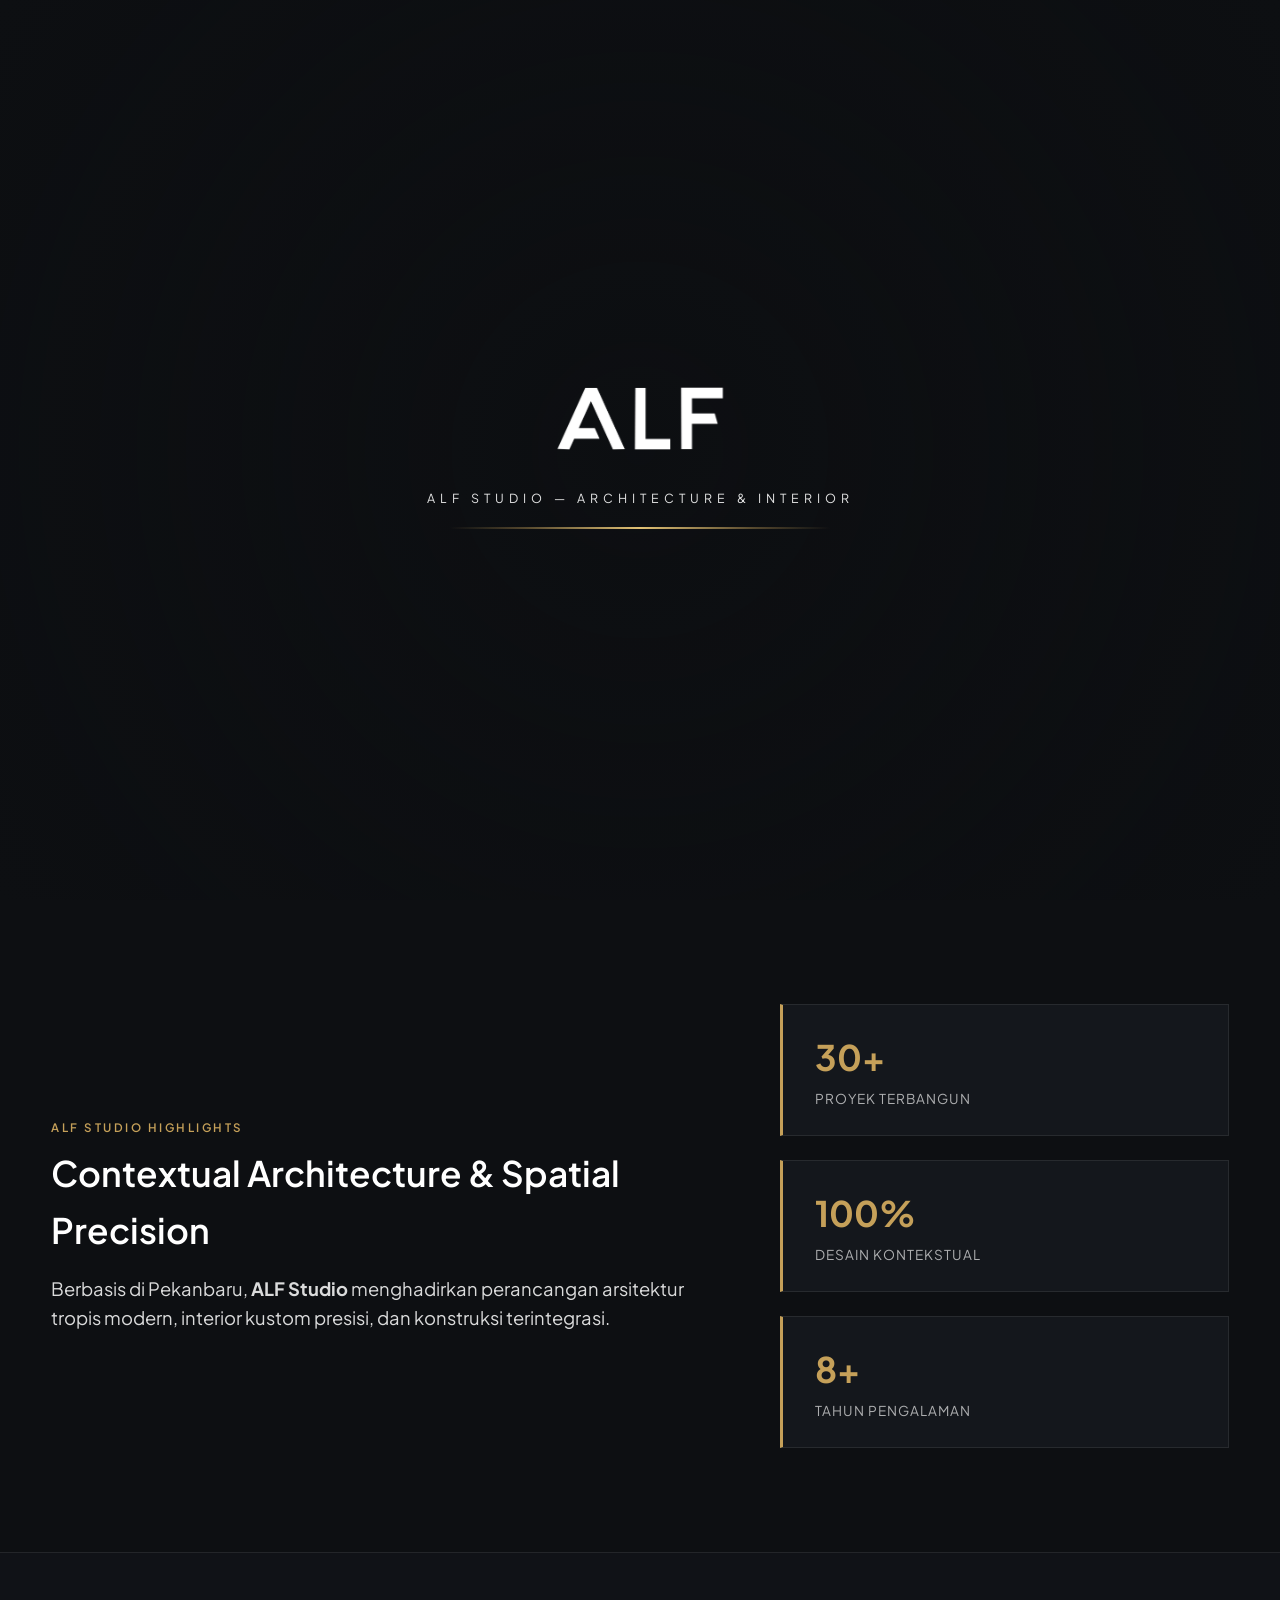
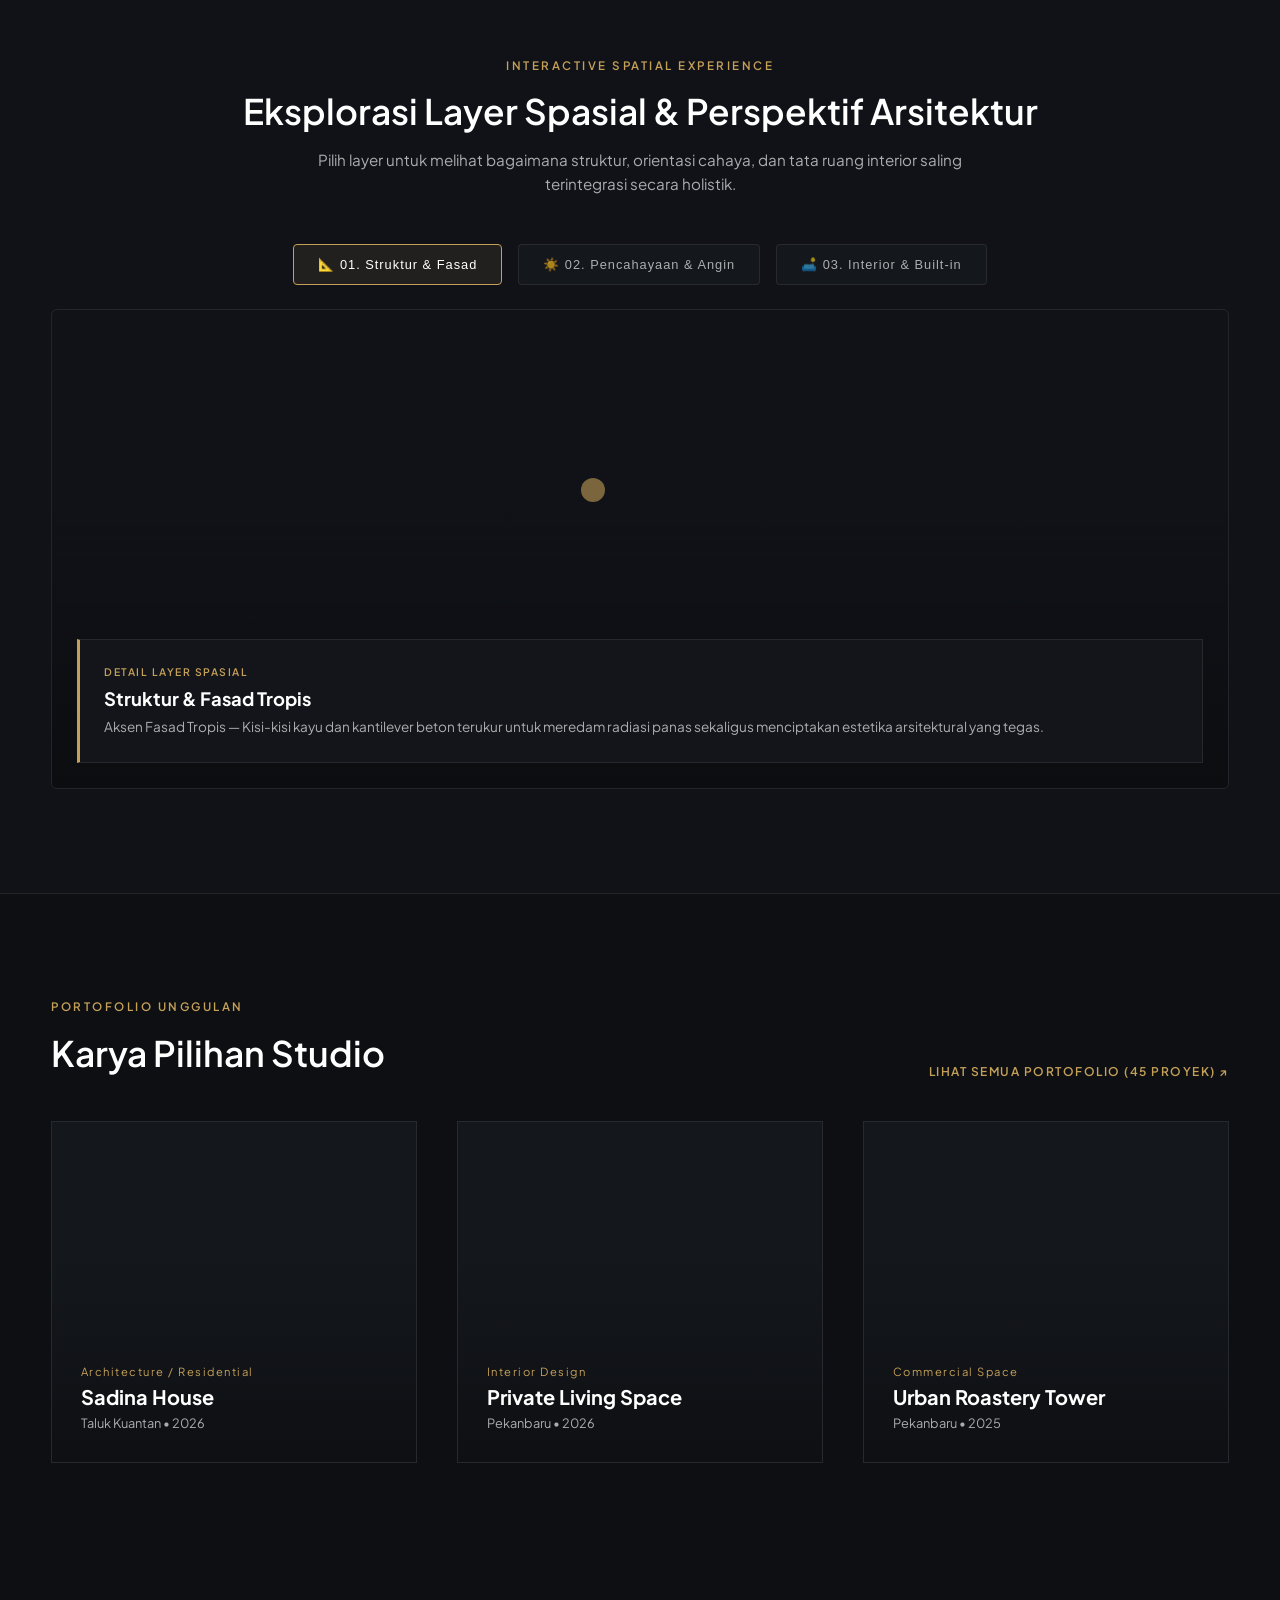
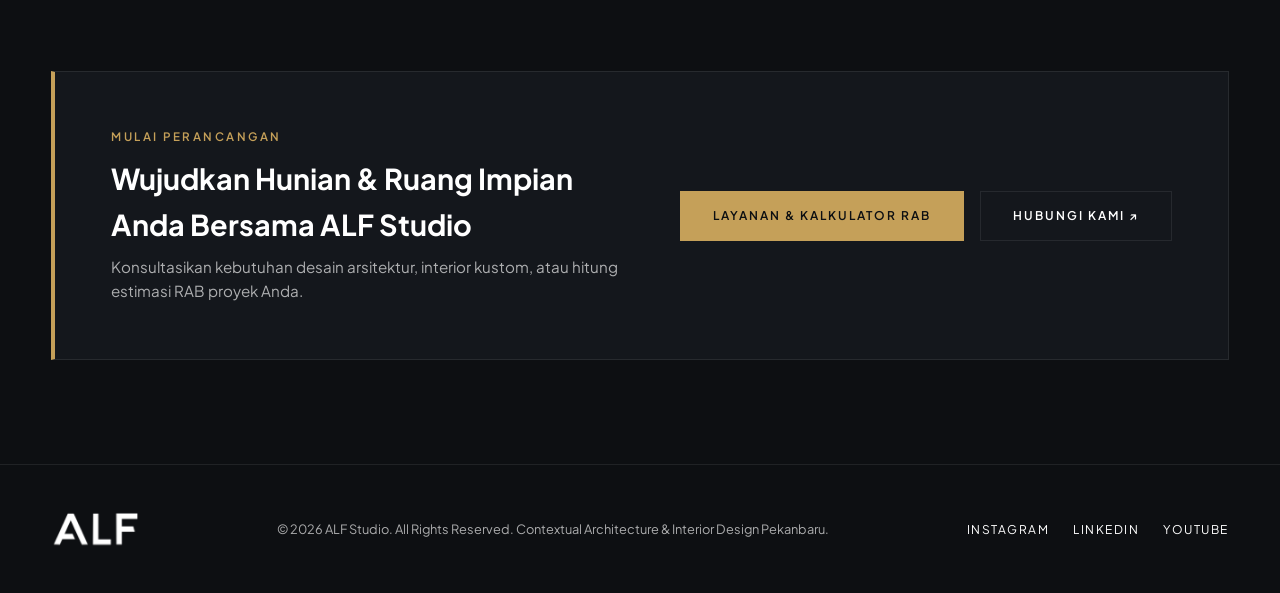
==== commit 1ac7b287: "Update index.html" ====
--- a/index.html
+++ b/index.html
@@ -6,12 +6,12 @@
     <title>ALF Studio | Architecture & Interior Pekanbaru</title>
     <link rel="preconnect" href="https://fonts.googleapis.com">
     <link rel="preconnect" href="https://fonts.gstatic.com" crossorigin>
-    <link href="https://fonts.googleapis.com/css2?family=Jost:wght@300;400;500;600;700&family=Montserrat:wght@300;400;500;600;700&display=swap" rel="stylesheet">
+    <link href="https://fonts.googleapis.com/css2?family=Plus+Jakarta+Sans:wght@300;400;500;600;700&family=Space+Grotesk:wght@400;500;600&display=swap" rel="stylesheet">
     <link rel="stylesheet" href="style.css">
 </head>
 <body>
 
-    <!-- 0. MOTION INTRO OVERLAY -->
+   <!-- 0. MOTION INTRO OVERLAY (LOGO + TAGLINE + GOLD LINE) -->
     <div id="intro-overlay" class="intro-overlay">
         <div class="intro-bg-image"></div>
         <div class="intro-bg-gradient"></div>
@@ -24,25 +24,24 @@
         </div>
     </div>
 
-    <!-- 1. HEADER / NAVIGATION (TRANSPARAN DI ATAS GAMBAR + GARIS PUTIH PRESISI) -->
+    <!-- 1. HEADER / NAVIGATION (K+AD FIRM STYLE) -->
     <header class="header" id="main-header">
         <div class="header-container">
-            <a href="index.html" class="brand-logo-img" aria-label="ALF Studio Home">
+            <a href="index.html" class="brand-logo-img">
                 <img src="assets/images/logo2.png" alt="ALF Studio Pekanbaru">
             </a>
 
             <nav class="nav-menu" id="nav-menu">
-                <a href="index.html" class="nav-link active" data-id="BERANDA" data-en="HOME">BERANDA</a>
-                <a href="projects.html" class="nav-link" data-id="PORTOFOLIO" data-en="PORTFOLIO">PORTOFOLIO</a>
-                <a href="about.html" class="nav-link" data-id="TENTANG KAMI" data-en="ABOUT US">TENTANG KAMI</a>
-                <a href="services.html" class="nav-link" data-id="LAYANAN & RAB" data-en="SERVICES & ESTIMATE">LAYANAN & RAB</a>
-                <a href="contact.html" class="nav-link" data-id="HUBUNGI KAMI" data-en="CONTACT US">HUBUNGI KAMI</a>
+                <a href="index.html" class="nav-link active">BERANDA</a>
+                <a href="projects.html" class="nav-link">PORTOFOLIO </a>
+                <a href="about.html" class="nav-link">TENTANG KAMI</a>
+                <a href="services.html" class="nav-link">LAYANAN & RAB</a>
+                <a href="contact.html" class="nav-link">HUBUNGI KAMI</a>
             </nav>
 
             <div class="header-tools">
                 <div class="lang-switch" id="langSwitch">
-                    <span class="lang-option" data-lang="en">EN</span>
-                    <span class="lang-sep">/</span>
+                    <span class="lang-option" data-lang="en">EN</span> / 
                     <span class="lang-option active" data-lang="id">ID</span>
                 </div>
                 <button class="theme-toggle" id="themeToggle" aria-label="Toggle Theme">
@@ -58,64 +57,52 @@
                         <line x1="18.36" y1="5.64" x2="19.78" y2="4.22"></line>
                     </svg>
                 </button>
-                <button class="mobile-toggle" id="mobile-toggle" aria-label="Toggle Menu">
-                    <span></span>
-                    <span></span>
-                </button>
-            </div>
+            </div>
+
+            <button class="mobile-toggle" id="mobile-toggle" aria-label="Toggle Menu">
+                <span></span><span></span>
+            </button>
         </div>
     </header>
 
-    <!-- 2. HERO SLIDER SECTION (3 HIGHLIGHT PROJECTS + SMOOTH SLOW ZOOM) -->
+    <!-- 2. HERO SLIDER SECTION -->
     <section id="hero" class="hero-section">
         <div class="hero-slider" id="heroSlider">
-            <!-- Slide 1 -->
-            <div class="hero-slide active">
-                <div class="hero-slide-bg" style="background-image: url('https://images.unsplash.com/photo-1600585154340-be6161a56a0c?auto=format&fit=crop&w=1920&q=80');"></div>
+            <div class="hero-slide active" style="background-image: url('https://images.unsplash.com/photo-1600585154340-be6161a56a0c?auto=format&fit=crop&w=1920&q=80');">
                 <div class="hero-bg-overlay"></div>
                 <a href="projects.html" class="hero-project-tag">SADINA HOUSE ↗</a>
-                <div class="hero-content-wrap">
-                    <div class="hero-content">
-                        <p class="hero-location-tag">ALF STUDIO — PEKANBARU, INDONESIA</p>
-                        <h1 class="hero-title">Ruang yang<br>Menginspirasi<br>Kebahagiaan.</h1>
-                        <p class="hero-description">Arsitektur tropis modern yang fungsional,<br>dirancang secara cermat mengikuti iklim dan alam.</p>
-                        <div class="hero-actions">
-                            <a href="projects.html" class="btn btn-red">JELAJAHI PORTOFOLIO</a>
-                        </div>
-                    </div>
-                </div>
-            </div>
-
-            <!-- Slide 2 -->
-            <div class="hero-slide">
-                <div class="hero-slide-bg" style="background-image: url('https://images.unsplash.com/photo-1600607687939-ce8a6c25118c?auto=format&fit=crop&w=1920&q=80');"></div>
+                <div class="container hero-content">
+                    <p class="hero-location-tag">ALF STUDIO — PEKANBARU, INDONESIA</p>
+                    <h1 class="hero-title">Ruang yang<br>Menginspirasi<br>Kebahagiaan.</h1>
+                    <p class="hero-description">Arsitektur tropis modern yang fungsional,<br>dirancang secara cermat mengikuti iklim dan alam.</p>
+                    <div class="hero-actions">
+                        <a href="projects.html" class="btn btn-gold">JELAJAHI PORTOFOLIO</a>
+                    </div>
+                </div>
+            </div>
+
+            <div class="hero-slide" style="background-image: url('https://images.unsplash.com/photo-1600607687939-ce8a6c25118c?auto=format&fit=crop&w=1920&q=80');">
                 <div class="hero-bg-overlay"></div>
                 <a href="projects.html" class="hero-project-tag">THE COURTYARD RESIDENCE ↗</a>
-                <div class="hero-content-wrap">
-                    <div class="hero-content">
-                        <p class="hero-location-tag">ALF STUDIO — PEKANBARU, INDONESIA</p>
-                        <h1 class="hero-title">Keharmonisan<br>Bentuk &<br>Lansekap Alam.</h1>
-                        <p class="hero-description">Integrasi bukaan cahaya alami dan ventilasi silang<br>untuk kenyamanan hunian tropis yang maksimal.</p>
-                        <div class="hero-actions">
-                            <a href="projects.html" class="btn btn-red">JELAJAHI PORTOFOLIO</a>
-                        </div>
-                    </div>
-                </div>
-            </div>
-
-            <!-- Slide 3 -->
-            <div class="hero-slide">
-                <div class="hero-slide-bg" style="background-image: url('https://images.unsplash.com/photo-1618221195710-dd6b41faaea6?auto=format&fit=crop&w=1920&q=80');"></div>
+                <div class="container hero-content">
+                    <p class="hero-location-tag">ALF STUDIO — PEKANBARU, INDONESIA</p>
+                    <h1 class="hero-title">Keharmonisan<br>Bentuk &amp;<br>Lansekap Alam.</h1>
+                    <p class="hero-description">Integrasi bukaan cahaya alami dan ventilasi silang<br>untuk kenyamanan hunian tropis yang maksimal.</p>
+                    <div class="hero-actions">
+                        <a href="projects.html" class="btn btn-gold">JELAJAHI PORTOFOLIO</a>
+                    </div>
+                </div>
+            </div>
+
+            <div class="hero-slide" style="background-image: url('https://images.unsplash.com/photo-1618221195710-dd6b41faaea6?auto=format&fit=crop&w=1920&q=80');">
                 <div class="hero-bg-overlay"></div>
                 <a href="projects.html" class="hero-project-tag">PRIVATE LIVING SPACE ↗</a>
-                <div class="hero-content-wrap">
-                    <div class="hero-content">
-                        <p class="hero-location-tag">ALF STUDIO — PEKANBARU, INDONESIA</p>
-                        <h1 class="hero-title">Detail Interior<br>Eksklusif &<br>Presisi Tinggi.</h1>
-                        <p class="hero-description">Perancangan tata ruang dalam dan built-in furniture<br>sesuai karakter dan estetika penghuni.</p>
-                        <div class="hero-actions">
-                            <a href="projects.html" class="btn btn-red">JELAJAHI PORTOFOLIO</a>
-                        </div>
+                <div class="container hero-content">
+                    <p class="hero-location-tag">ALF STUDIO — PEKANBARU, INDONESIA</p>
+                    <h1 class="hero-title">Detail Interior<br>Eksklusif &amp;<br>Presisi Tinggi.</h1>
+                    <p class="hero-description">Perancangan tata ruang dalam dan built-in furniture<br>sesuai karakter dan estetika penghuni.</p>
+                    <div class="hero-actions">
+                        <a href="projects.html" class="btn btn-gold">JELAJAHI PORTOFOLIO</a>
                     </div>
                 </div>
             </div>
@@ -125,37 +112,36 @@
         <button class="slider-arrow arrow-right" id="nextSlide" aria-label="Next Slide">›</button>
 
         <div class="hero-pagination" id="heroPagination">
-            <span class="dot active" data-slide="0"></span>
-            <span class="dot" data-slide="1"></span>
-            <span class="dot" data-slide="2"></span>
+            <span class="dot active"></span>
+            <span class="dot"></span>
+            <span class="dot"></span>
         </div>
     </section>
 
-    <!-- MAIN CONTENT -->
     <main id="main-content">
 
-        <!-- 3. STUDIO HIGHLIGHTS -->
-        <section class="section highlights-section">
+        <!-- 3. HIGHLIGHT STUDIO & PHILOSOPHY -->
+        <section class="section studio-highlight-section">
             <div class="container">
-                <div class="highlights-grid">
-                    <div class="highlights-copy">
+                <div class="highlight-grid">
+                    <div class="highlight-intro">
                         <span class="section-subtitle">ALF STUDIO HIGHLIGHTS</span>
-                        <h2 class="section-title">Contextual Architecture & Spatial Precision</h2>
+                        <h2 class="section-title">Contextual Architecture &amp; Spatial Precision</h2>
                         <p class="lead-text">
                             Berbasis di Pekanbaru, <strong>ALF Studio</strong> menghadirkan perancangan arsitektur tropis modern, interior kustom presisi, dan konstruksi terintegrasi.
                         </p>
                     </div>
-                    <div class="highlights-metrics">
-                        <div class="metric-card">
-                            <span class="metric-number">30+</span>
+                    <div class="highlight-metrics">
+                        <div class="metric-box">
+                            <span class="metric-num">30+</span>
                             <span class="metric-label">Proyek Terbangun</span>
                         </div>
-                        <div class="metric-card">
-                            <span class="metric-number">100%</span>
+                        <div class="metric-box">
+                            <span class="metric-num">100%</span>
                             <span class="metric-label">Desain Kontekstual</span>
                         </div>
-                        <div class="metric-card">
-                            <span class="metric-number">8+</span>
+                        <div class="metric-box">
+                            <span class="metric-num">8+</span>
                             <span class="metric-label">Tahun Pengalaman</span>
                         </div>
                     </div>
@@ -163,63 +149,78 @@
             </div>
         </section>
 
-        <!-- 4. INTERACTIVE SPATIAL EXPERIENCE -->
-        <section class="section spatial-section">
+        <!-- 4. INTERACTIVE MOTION FEATURE: SPATIAL LAYER & PERSPECTIVE EXPLORER -->
+        <section class="section interactive-motion-section">
             <div class="container">
-                <div class="section-header">
+                <div class="section-header center-header">
                     <span class="section-subtitle">INTERACTIVE SPATIAL EXPERIENCE</span>
-                    <h2 class="section-title">Eksplorasi Layer Spasial & Perspektif Arsitektur</h2>
+                    <h2 class="section-title">Eksplorasi Layer Spasial &amp; Perspektif Arsitektur</h2>
                     <p class="section-desc">Pilih layer untuk melihat bagaimana struktur, orientasi cahaya, dan tata ruang interior saling terintegrasi secara holistik.</p>
                 </div>
 
-                <div class="spatial-grid">
-                    <!-- Stage Visual Kiri -->
-                    <div class="spatial-stage">
-                        <img src="https://images.unsplash.com/photo-1600585154340-be6161a56a0c?auto=format&fit=crop&w=1200&q=80" alt="Fasad Tropis Contextual" class="spatial-img active" data-layer="0">
-                        <img src="https://images.unsplash.com/photo-1600607687939-ce8a6c25118c?auto=format&fit=crop&w=1200&q=80" alt="Courtyard & Cross Ventilation" class="spatial-img" data-layer="1">
-                        <img src="https://images.unsplash.com/photo-1618221195710-dd6b41faaea6?auto=format&fit=crop&w=1200&q=80" alt="Custom Built-in Joinery" class="spatial-img" data-layer="2">
-                    </div>
-
-                    <!-- Kontrol & Detail Layer Kanan -->
+                <div class="spatial-explorer-wrapper">
+                    <!-- Layer Controls -->
                     <div class="spatial-controls">
-                        <button type="button" class="spatial-btn active" data-layer="0">
-                            <span class="layer-index">01</span>
-                            <span class="layer-name">Fasad Tropis Contextual</span>
+                        <button class="spatial-btn active" data-layer="structure">
+                            <span class="layer-icon">📐</span> 01. Struktur &amp; Fasad
                         </button>
-
-                        <button type="button" class="spatial-btn" data-layer="1">
-                            <span class="layer-index">02</span>
-                            <span class="layer-name">Courtyard & Cross Ventilation</span>
+                        <button class="spatial-btn" data-layer="lighting">
+                            <span class="layer-icon">☀️</span> 02. Pencahayaan &amp; Angin
                         </button>
-
-                        <button type="button" class="spatial-btn" data-layer="2">
-                            <span class="layer-index">03</span>
-                            <span class="layer-name">Custom Built-in Joinery</span>
+                        <button class="spatial-btn" data-layer="interior">
+                            <span class="layer-icon">🛋️</span> 03. Interior &amp; Built-in
                         </button>
-
-                        <div class="spatial-detail-box" id="spatialDetailBox">
-                            <span class="detail-tag">DETAIL LAYER SPASIAL</span>
-                            <h4 id="spatialDetailTitle">Struktur & Fasad Tropis</h4>
-                            <p id="spatialDetailDesc">Aksen Fasad Tropis — Kisi-kisi kayu dan kantilever beton terukur untuk meredam radiasi panas sekaligus menciptakan estetika arsitektural yang tegas.</p>
+                    </div>
+
+                    <!-- Interactive 3D Perspective Card Canvas -->
+                    <div class="spatial-canvas-card" id="spatialCanvas">
+                        <div class="spatial-layer-img layer-structure active" style="background-image: url('https://images.unsplash.com/photo-1600585154340-be6161a56a0c?auto=format&fit=crop&w=1200&q=80');">
+                            <div class="layer-overlay"></div>
+                            <div class="hotspot" style="top: 35%; left: 45%;" data-info="Aksen Fasad Tropis — Kisi-kisi kayu untuk peredam panas matahari sore.">
+                                <span class="pulse"></span>
+                                <div class="hotspot-tooltip">Fasad Tropis Contextual</div>
+                            </div>
+                        </div>
+
+                        <div class="spatial-layer-img layer-lighting" style="background-image: url('https://images.unsplash.com/photo-1600607687939-ce8a6c25118c?auto=format&fit=crop&w=1200&q=80');">
+                            <div class="layer-overlay"></div>
+                            <div class="hotspot" style="top: 40%; left: 60%;" data-info="Courtyard Utama — Memaksimalkan sirkulasi udara silang dan skylight alami.">
+                                <span class="pulse"></span>
+                                <div class="hotspot-tooltip">Courtyard &amp; Cross Ventilation</div>
+                            </div>
+                        </div>
+
+                        <div class="spatial-layer-img layer-interior" style="background-image: url('https://images.unsplash.com/photo-1618221195710-dd6b41faaea6?auto=format&fit=crop&w=1200&q=80');">
+                            <div class="layer-overlay"></div>
+                            <div class="hotspot" style="top: 50%; left: 30%;" data-info="Built-in Custom Cabinet — Integrasi sintered stone dan pencahayaan warm ambient.">
+                                <span class="pulse"></span>
+                                <div class="hotspot-tooltip">Custom Built-in Joinery</div>
+                            </div>
+                        </div>
+
+                        <div class="spatial-info-panel" id="spatialInfoPanel">
+                            <span class="panel-tag">DETAIL LAYER SPASIAL</span>
+                            <h4 id="panelTitle">Struktur &amp; Fasad Tropis</h4>
+                            <p id="panelDesc">Aksen Fasad Tropis — Kisi-kisi kayu dan kantilever beton terukur untuk meredam radiasi panas sekaligus menciptakan estetika arsitektural yang tegas.</p>
                         </div>
                     </div>
                 </div>
             </div>
         </section>
 
-        <!-- 5. FEATURED PORTFOLIO -->
-        <section class="section projects-section">
+        <!-- 5. FEATURED PROJECTS HIGHLIGHT -->
+        <section class="section home-projects-section">
             <div class="container">
                 <div class="section-header flex-header">
                     <div>
                         <span class="section-subtitle">PORTOFOLIO UNGGULAN</span>
                         <h2 class="section-title">Karya Pilihan Studio</h2>
                     </div>
-                    <a href="projects.html" class="btn btn-outline">LIHAT SEMUA PORTOFOLIO (45 PROYEK) ↗</a>
+                    <a href="projects.html" class="link-arrow">LIHAT SEMUA PORTOFOLIO (45 PROYEK) ↗</a>
                 </div>
 
                 <div class="projects-grid">
-                    <a href="projects.html" class="project-card">
+                    <div class="project-card" data-category="architecture">
                         <div class="project-img-wrapper">
                             <div class="project-slice slice-1" style="--img-url: url('https://images.unsplash.com/photo-1600585154340-be6161a56a0c?auto=format&fit=crop&w=1000&q=80');"></div>
                             <div class="project-slice slice-2" style="--img-url: url('https://images.unsplash.com/photo-1600585154340-be6161a56a0c?auto=format&fit=crop&w=1000&q=80');"></div>
@@ -230,9 +231,9 @@
                             <h3 class="project-title">Sadina House</h3>
                             <p class="project-location">Taluk Kuantan • 2026</p>
                         </div>
-                    </a>
-
-                    <a href="projects.html" class="project-card">
+                    </div>
+
+                    <div class="project-card" data-category="interior">
                         <div class="project-img-wrapper">
                             <div class="project-slice slice-1" style="--img-url: url('https://images.unsplash.com/photo-1618221195710-dd6b41faaea6?auto=format&fit=crop&w=1000&q=80');"></div>
                             <div class="project-slice slice-2" style="--img-url: url('https://images.unsplash.com/photo-1618221195710-dd6b41faaea6?auto=format&fit=crop&w=1000&q=80');"></div>
@@ -243,9 +244,9 @@
                             <h3 class="project-title">Private Living Space</h3>
                             <p class="project-location">Pekanbaru • 2026</p>
                         </div>
-                    </a>
-
-                    <a href="projects.html" class="project-card">
+                    </div>
+
+                    <div class="project-card" data-category="commercial">
                         <div class="project-img-wrapper">
                             <div class="project-slice slice-1" style="--img-url: url('https://images.unsplash.com/photo-1554118811-1e0d58224f24?auto=format&fit=crop&w=1000&q=80');"></div>
                             <div class="project-slice slice-2" style="--img-url: url('https://images.unsplash.com/photo-1554118811-1e0d58224f24?auto=format&fit=crop&w=1000&q=80');"></div>
@@ -256,23 +257,23 @@
                             <h3 class="project-title">Urban Roastery Tower</h3>
                             <p class="project-location">Pekanbaru • 2025</p>
                         </div>
-                    </a>
+                    </div>
                 </div>
             </div>
         </section>
 
-        <!-- 6. CTA SECTION -->
-        <section class="section cta-section">
+        <!-- 6. SERVICES & NAVIGATION CTA -->
+        <section class="section home-services-cta">
             <div class="container">
-                <div class="cta-box">
-                    <div class="cta-text">
+                <div class="cta-banner">
+                    <div class="cta-content">
                         <span class="section-subtitle">MULAI PERANCANGAN</span>
-                        <h2 class="section-title">Wujudkan Hunian & Ruang Impian Anda Bersama ALF Studio</h2>
+                        <h2>Wujudkan Hunian &amp; Ruang Impian Anda Bersama ALF Studio</h2>
                         <p>Konsultasikan kebutuhan desain arsitektur, interior kustom, atau hitung estimasi RAB proyek Anda.</p>
                     </div>
                     <div class="cta-actions">
-                        <a href="services.html" class="btn btn-outline">LAYANAN & KALKULATOR RAB</a>
-                        <a href="contact.html" class="btn btn-red">HUBUNGI KAMI ↗</a>
+                        <a href="services.html" class="btn btn-gold">LAYANAN &amp; KALKULATOR RAB</a>
+                        <a href="contact.html" class="btn btn-outline">HUBUNGI KAMI ↗</a>
                     </div>
                 </div>
             </div>
@@ -286,7 +287,7 @@
             <a href="index.html" class="brand-logo-img">
                 <img src="assets/images/logosaja.png" alt="ALF Studio Pekanbaru">
             </a>
-            <p class="footer-copy">© 2026 ALF Studio. All Rights Reserved. Contextual Architecture & Interior Design Pekanbaru.</p>
+            <p class="footer-copy">© 2026 ALF Studio. All Rights Reserved. Contextual Architecture &amp; Interior Design Pekanbaru.</p>
             <div class="footer-socials">
                 <a href="#" target="_blank">INSTAGRAM</a>
                 <a href="#" target="_blank">LINKEDIN</a>
@@ -295,10 +296,9 @@
         </div>
     </footer>
 
-    <!-- FLOATING WA BUTTON -->
-    <a href="https://wa.me/6281234567890?text=Halo%20ALF%20Studio,%20saya%20ingin%20konsultasi%20mengenai%20desain." class="floating-wa" target="_blank" aria-label="Chat WhatsApp">
-        <svg width="24" height="24" viewBox="0 0 24 24" fill="currentColor">
-            <path d="M.057 24l1.687-6.163c-1.041-1.804-1.588-3.849-1.587-5.946.003-6.556 5.338-11.891 11.893-11.891 3.181.001 6.167 1.24 8.413 3.488 2.245 2.248 3.481 5.236 3.48 8.414-.003 6.557-5.338 11.892-11.893 11.892-1.99-.001-3.951-.5-5.688-1.448l-6.305 1.654zm6.597-3.807c1.676.995 3.276 1.591 5.392 1.592 5.448 0 9.886-4.434 9.889-9.885.002-5.462-4.415-9.89-9.881-9.892-5.452 0-9.887 4.434-9.889 9.884-.001 2.225.651 3.891 1.746 5.634l-.999 3.648 3.742-.981zm11.387-5.464c-.074-.124-.272-.198-.57-.347-.297-.149-1.758-.868-2.031-.967-.272-.099-.47-.149-.669.149-.198.297-.768.967-.941 1.165-.173.198-.347.223-.644.074-.297-.149-1.255-.462-2.39-1.475-.883-.788-1.48-1.761-1.653-2.059-.173-.297-.018-.458.13-.606.134-.133.297-.347.446-.521.151-.172.2-.296.3-.495.099-.198.05-.372-.025-.521-.075-.148-.669-1.611-.916-2.206-.242-.579-.487-.501-.669-.51l-.57-.01c-.198 0-.52.074-.792.372s-1.04 1.016-1.04 2.479 1.065 2.876 1.213 3.074c.149.198 2.095 3.2 5.076 4.487.709.306 1.263.489 1.694.626.712.226 1.36.194 1.872.118.572-.085 1.758-.719 2.006-1.413.248-.695.248-1.29.173-1.414z"/>
+    <a href="https://wa.me/6281234567890" class="floating-wa" target="_blank" aria-label="Chat WhatsApp">
+        <svg width="24" height="24" viewBox="0 0 24 24" fill="none" stroke="currentColor" stroke-width="2">
+            <path d="M21 11.5a8.38 8.38 0 0 1-.9 3.8 8.5 8.5 0 0 1-7.6 4.7 8.38 8.38 0 0 1-3.8-.9L3 21l1.9-5.7a8.38 8.38 0 0 1-.9-3.8 8.5 8.5 0 0 1 4.7-7.6 8.38 8.38 0 0 1 3.8-.9h.5a8.48 8.48 0 0 1 8 8v.5z"></path>
         </svg>
     </a>
 
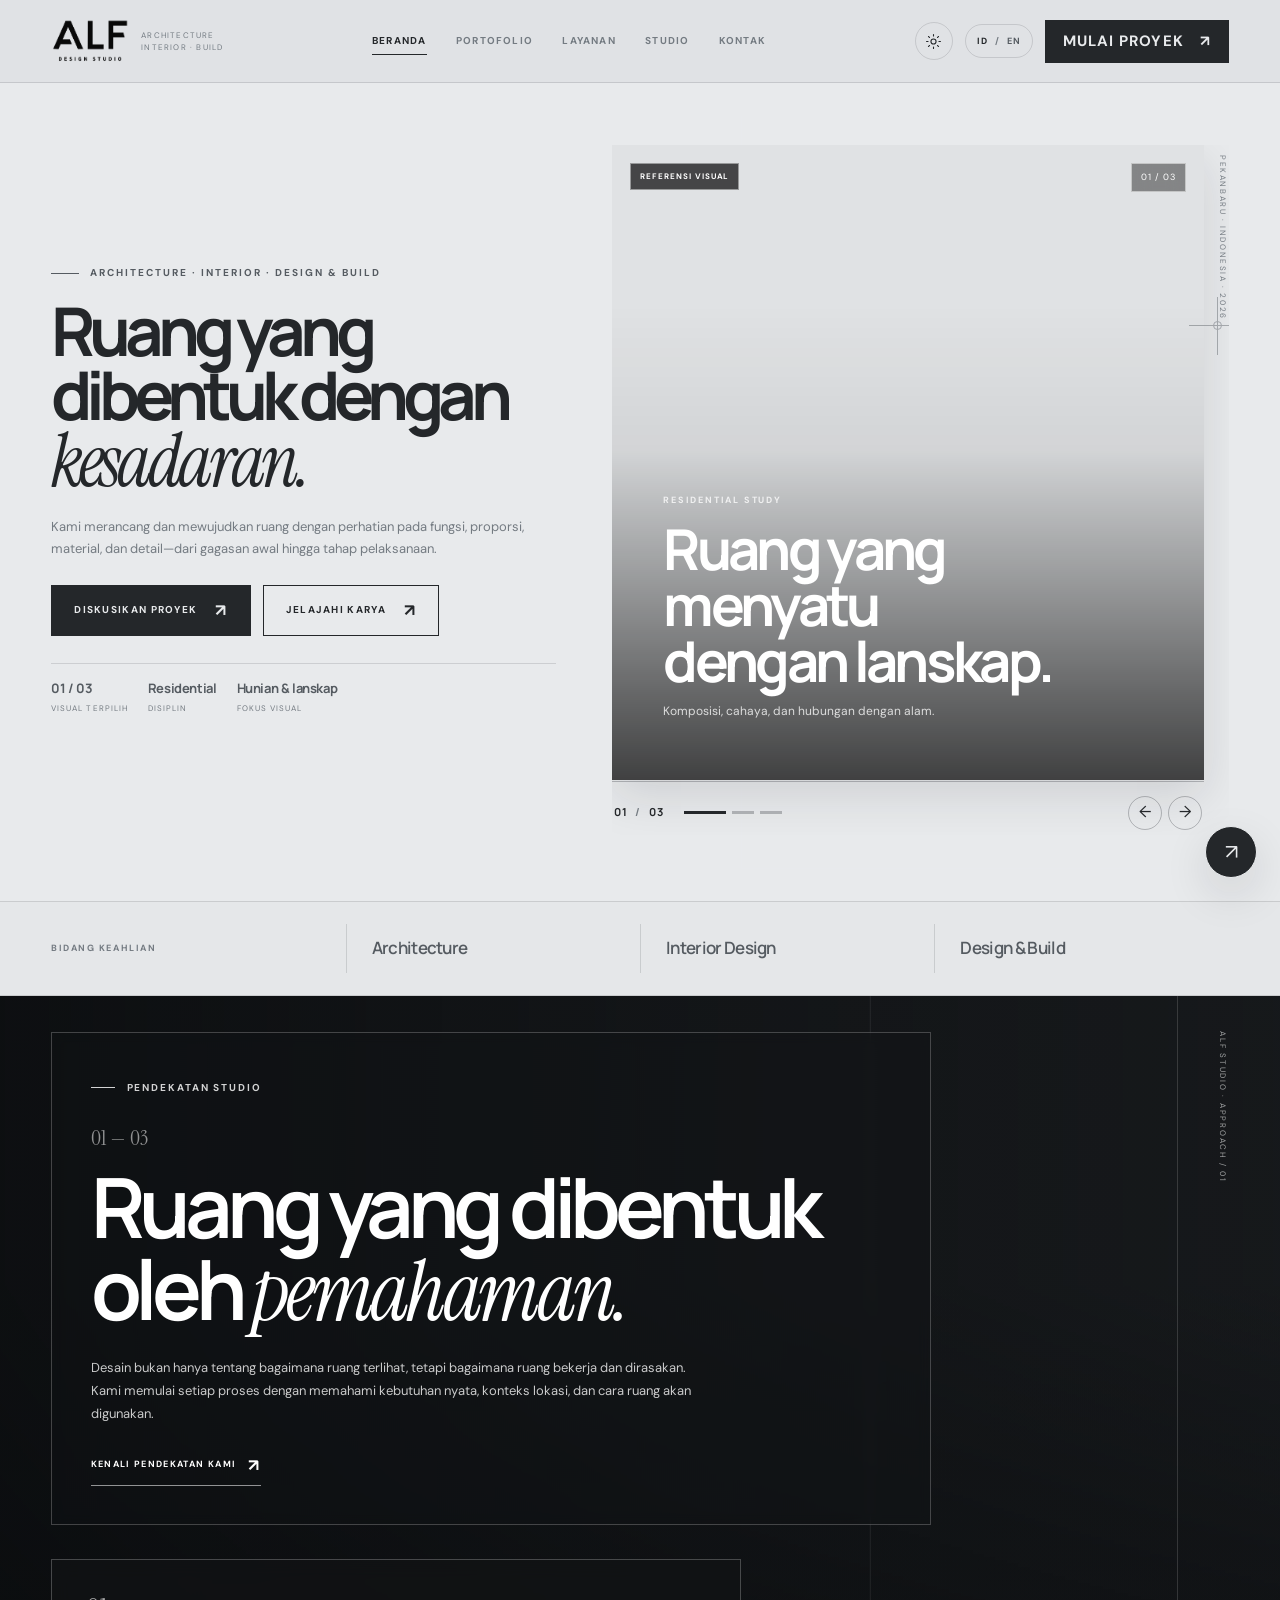
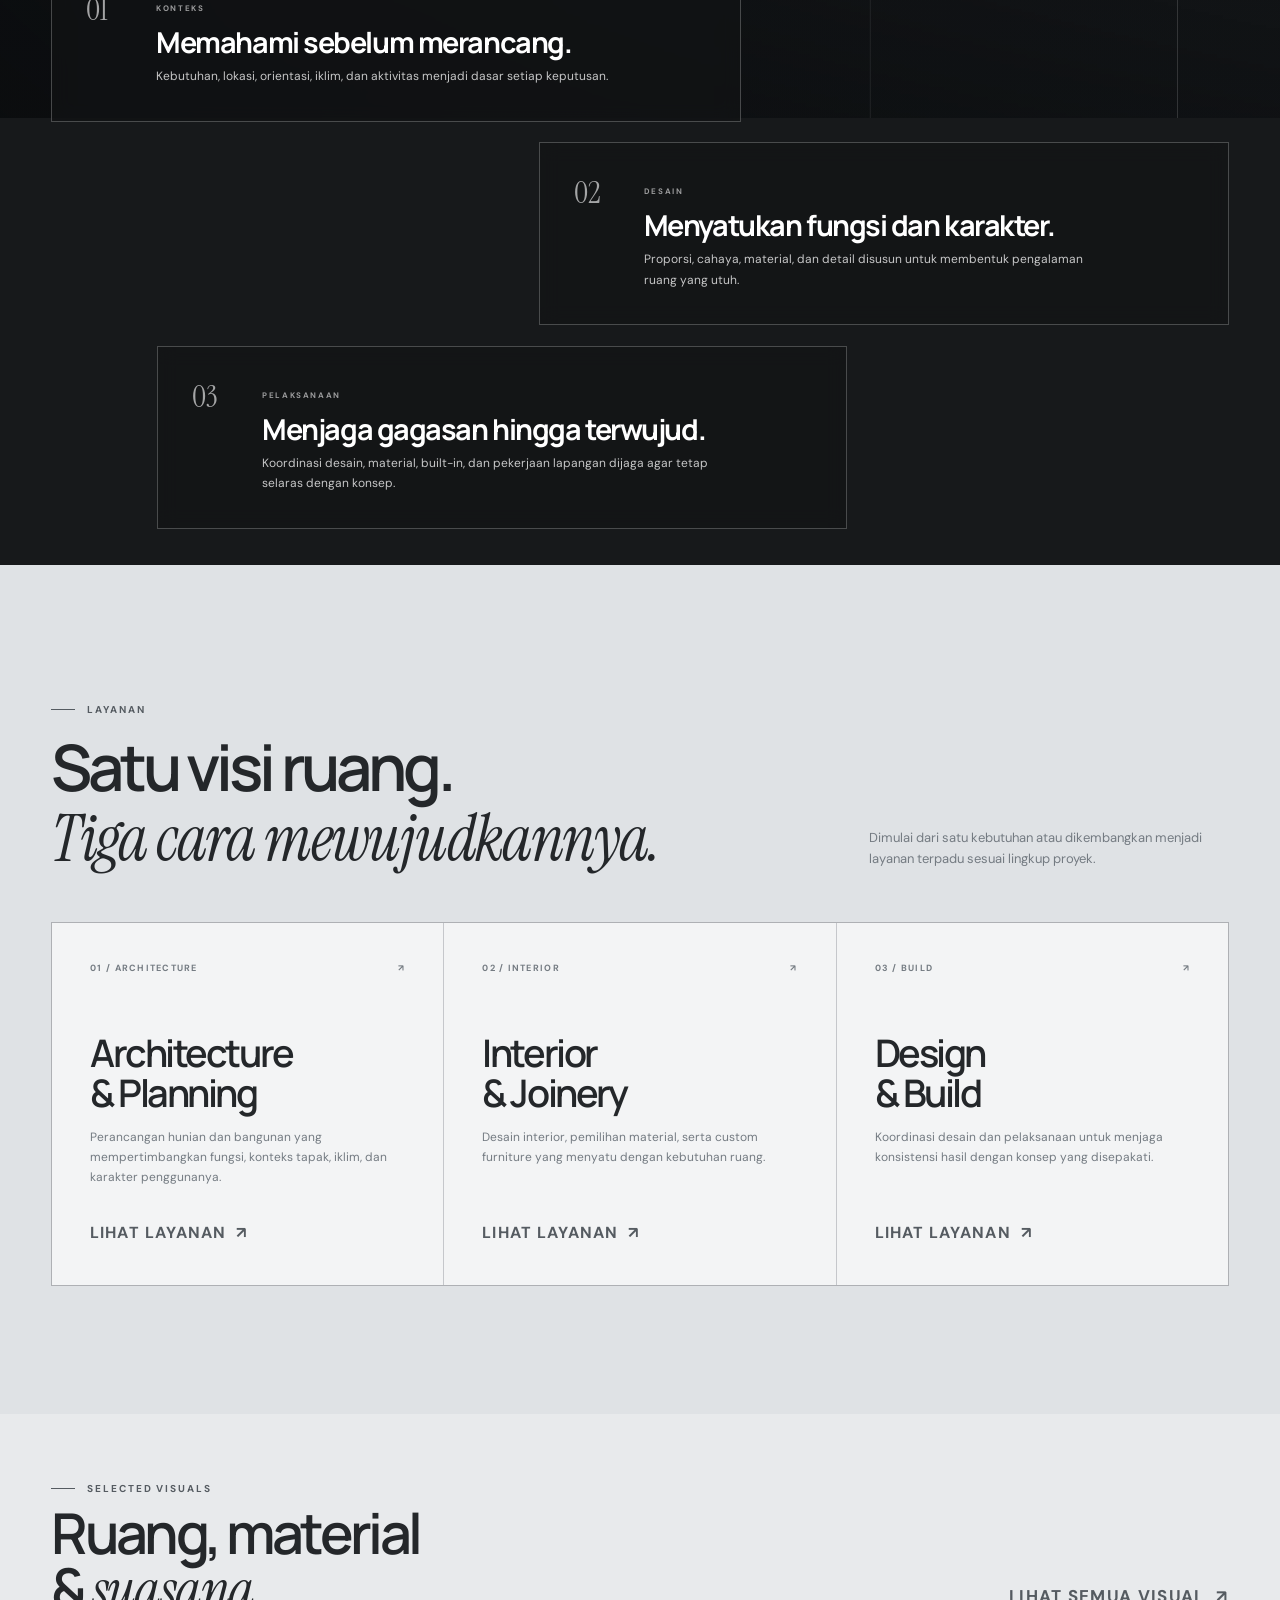
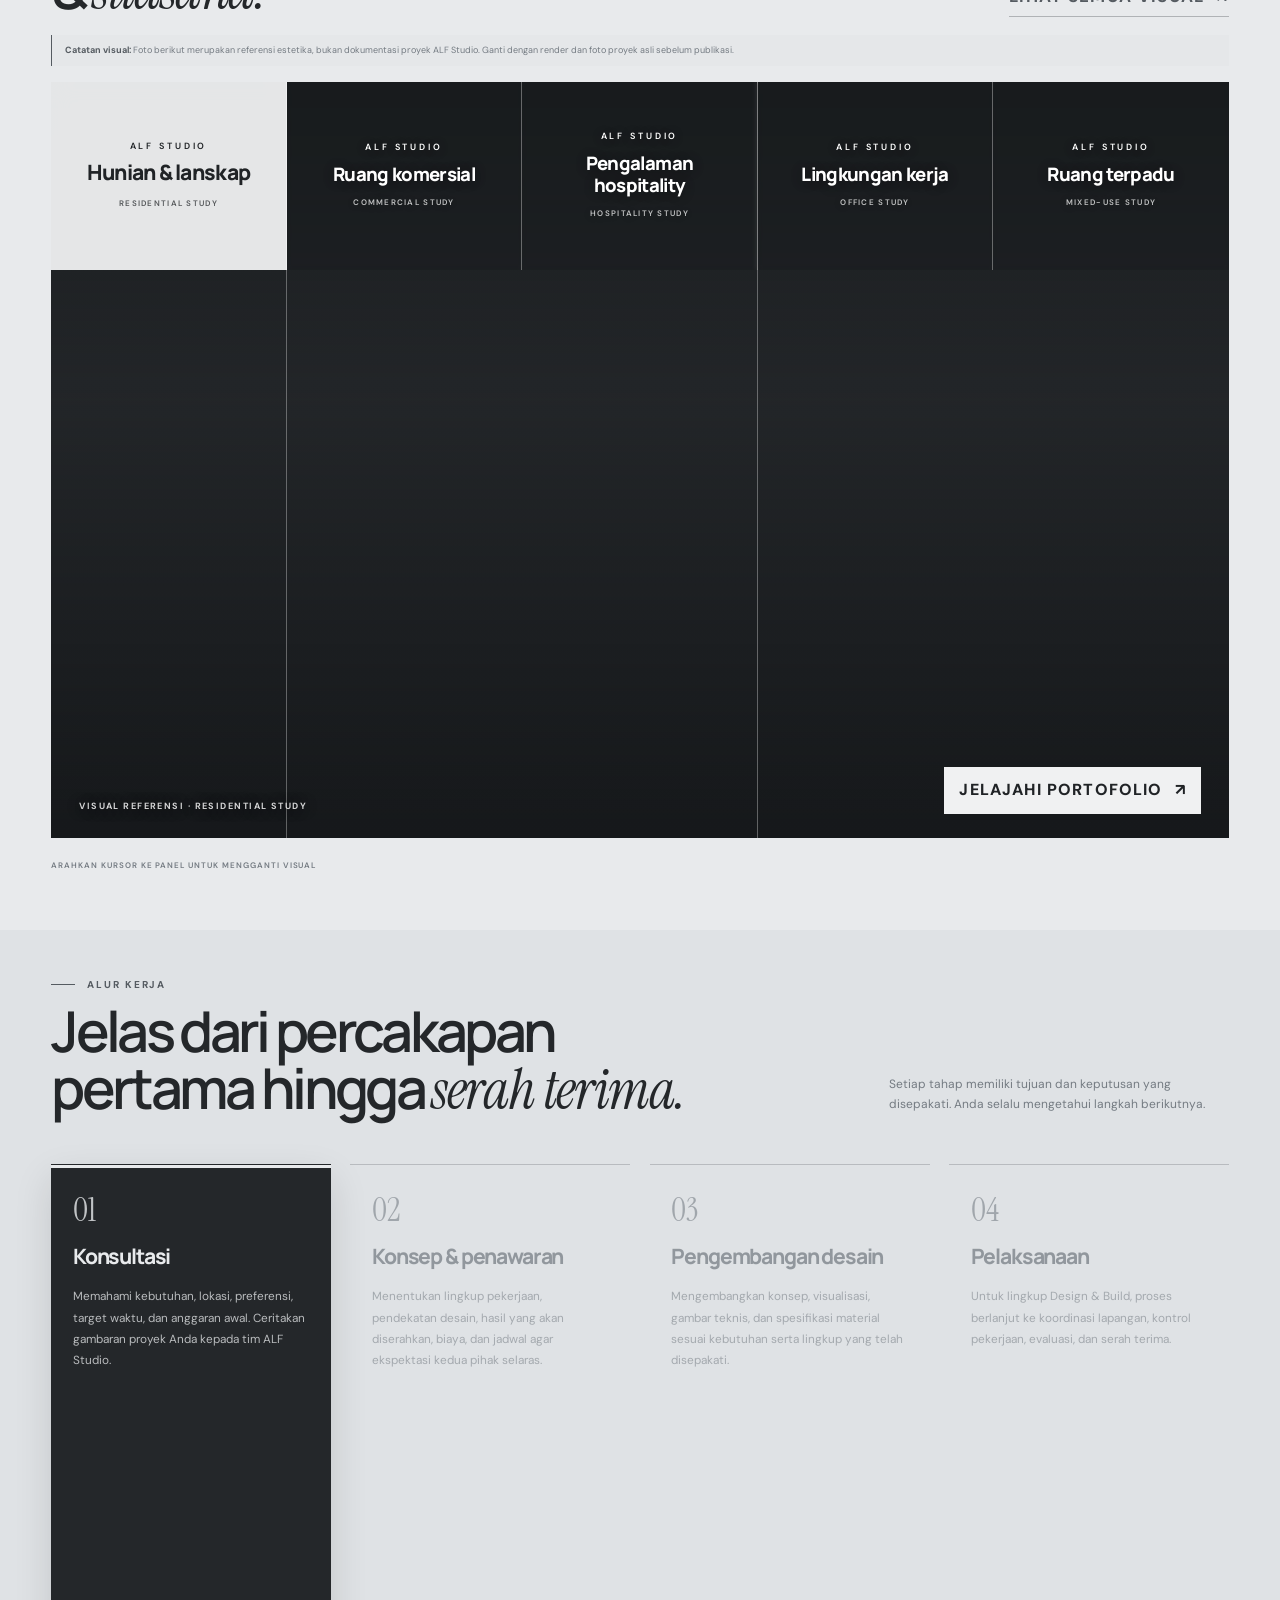
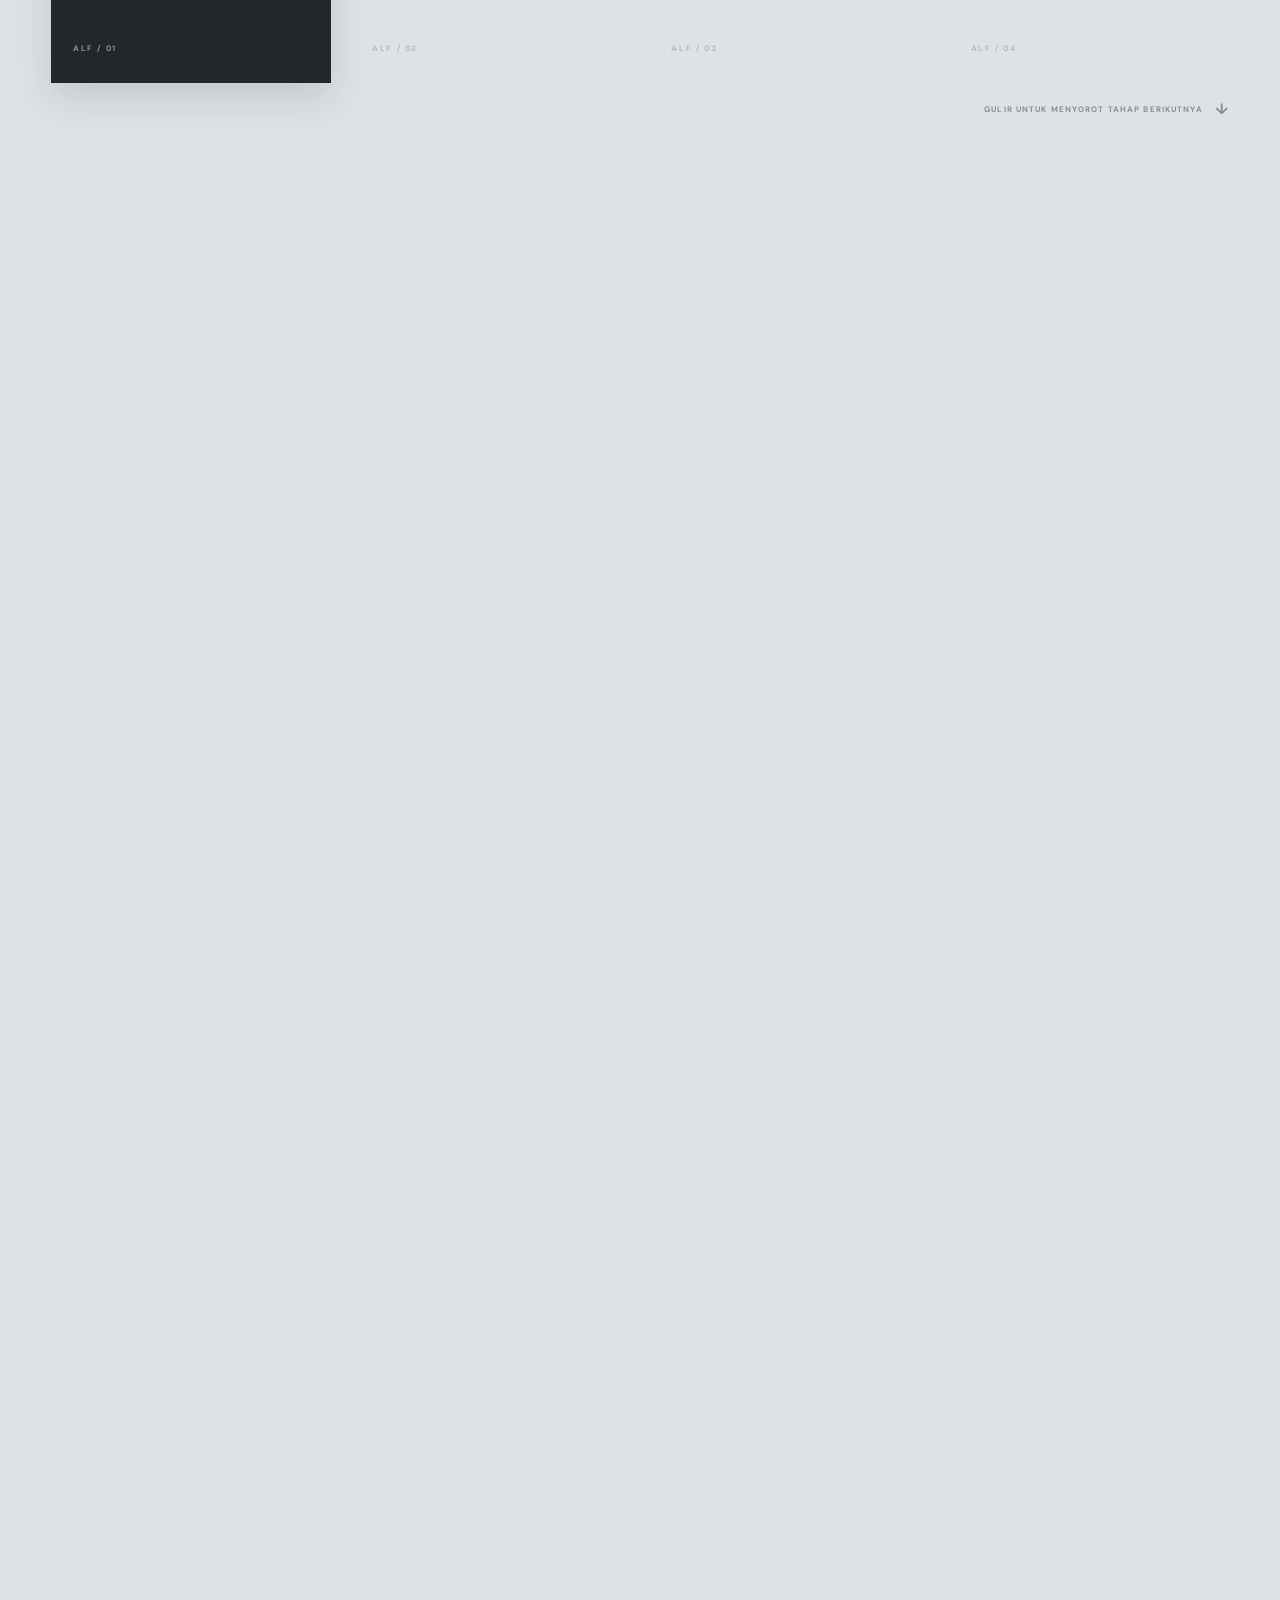
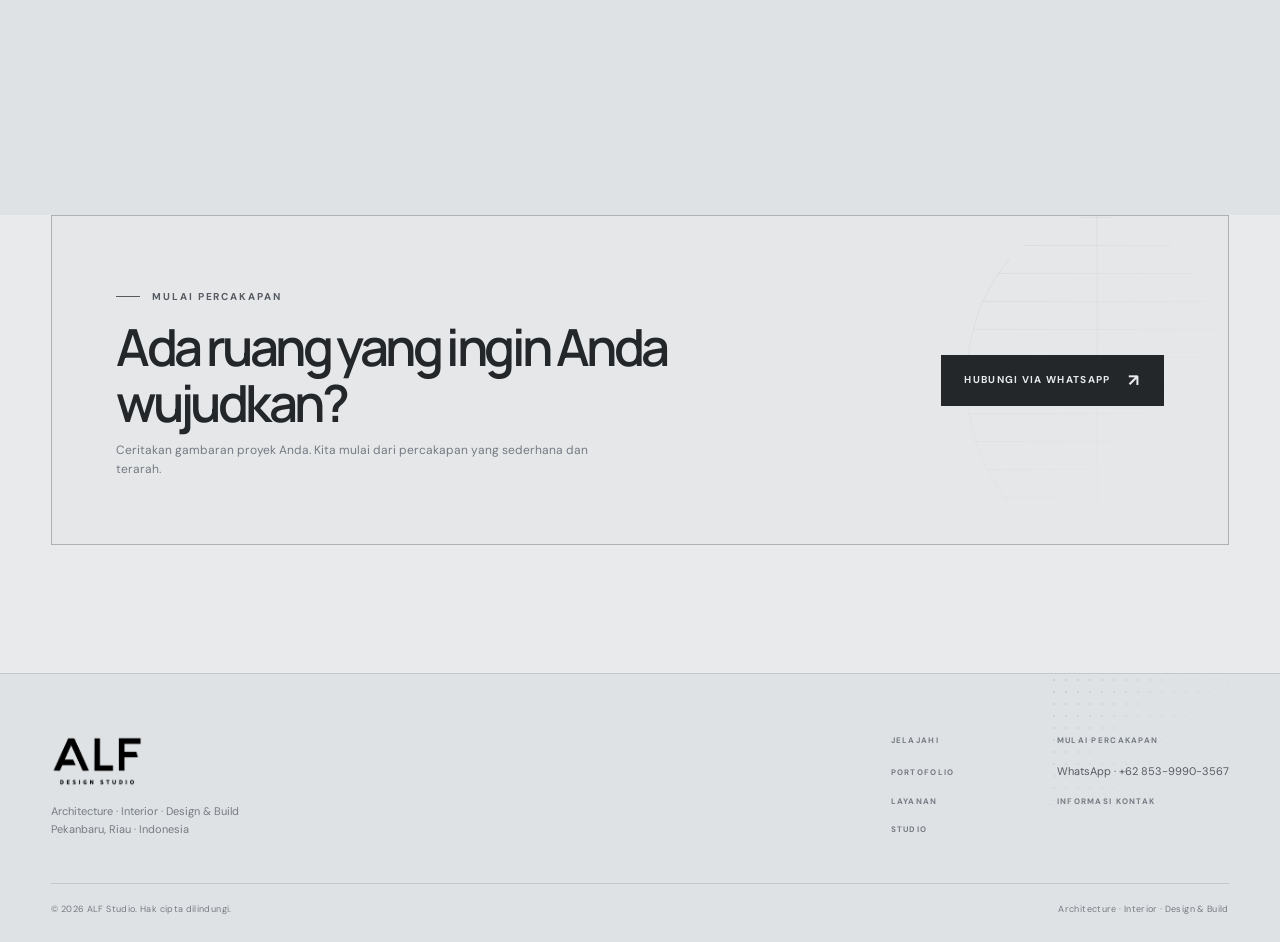
==== commit 6cf4b6a0: "Add files via upload" ====
--- a/index.html
+++ b/index.html
@@ -1,307 +1,230 @@
-<!DOCTYPE html>
-<html lang="id" data-theme="dark">
+<!doctype html>
+<html lang="id">
 <head>
-    <meta charset="UTF-8">
-    <meta name="viewport" content="width=device-width, initial-scale=1.0">
-    <title>ALF Studio | Architecture & Interior Pekanbaru</title>
-    <link rel="preconnect" href="https://fonts.googleapis.com">
-    <link rel="preconnect" href="https://fonts.gstatic.com" crossorigin>
-    <link href="https://fonts.googleapis.com/css2?family=Plus+Jakarta+Sans:wght@300;400;500;600;700&family=Space+Grotesk:wght@400;500;600&display=swap" rel="stylesheet">
-    <link rel="stylesheet" href="style.css">
+  <meta charset="utf-8">
+  <meta name="viewport" content="width=device-width, initial-scale=1">
+  <meta name="theme-color" content="#e1e3e6">
+  <meta name="description" content="ALF Studio — Architecture, Interior Design & Build, based in Pekanbaru, Riau, Indonesia. Serving projects across Indonesia.">
+  <title>ALF Studio — Architecture · Interior · Design & Build</title>
+  <link rel="icon" href="assets/images/logosaja.png" type="image/png">
+  <link rel="preconnect" href="https://fonts.googleapis.com"><link rel="preconnect" href="https://fonts.gstatic.com" crossorigin>
+  <script>
+  (() => {
+    let saved = null;
+    try { saved = localStorage.getItem('alf-theme'); } catch (_) {}
+    const systemDark = window.matchMedia && window.matchMedia('(prefers-color-scheme: dark)').matches;
+    const theme = saved === 'dark' || saved === 'light' ? saved : (systemDark ? 'dark' : 'light');
+    document.documentElement.dataset.theme = theme;
+    document.documentElement.dataset.themePreference = saved ? 'manual' : 'system';
+  })();
+</script>
+  <script>(() => { const path = location.pathname.toLowerCase(); const isHome = path.endsWith('/') || path.endsWith('/index.html'); if (!isHome) document.documentElement.classList.add('loader-seen'); })();</script>
+  <link rel="stylesheet" href="style.css">
+  <script src="site-config.js" defer></script><script src="script.js" defer></script>
 </head>
-<body>
-
-   <!-- 0. MOTION INTRO OVERLAY (LOGO + TAGLINE + GOLD LINE) -->
-    <div id="intro-overlay" class="intro-overlay">
-        <div class="intro-bg-image"></div>
-        <div class="intro-bg-gradient"></div>
-        <div class="intro-content">
-            <div class="intro-logo-box">
-                <img src="assets/images/logosaja.png" alt="ALF Studio" class="intro-logo-img">
-            </div>
-            <p class="intro-tagline">ALF STUDIO — ARCHITECTURE & INTERIOR</p>
-            <div class="intro-line"></div>
-        </div>
+<body data-lang="id">
+  <div class="site-preloader" data-preloader aria-hidden="true">
+    <div class="preloader-content">
+      <div class="preloader-logo"><img src="assets/images/logo.png" alt="ALF Studio"></div>
+      <span class="preloader-studio">PEKANBARU · INDONESIA</span>
+      <div class="preloader-line"><span></span></div>
+      <p>ARCHITECTURE <i>·</i> INTERIOR <i>·</i> BUILD</p>
     </div>
-
-    <!-- 1. HEADER / NAVIGATION (K+AD FIRM STYLE) -->
-    <header class="header" id="main-header">
-        <div class="header-container">
-            <a href="index.html" class="brand-logo-img">
-                <img src="assets/images/logo2.png" alt="ALF Studio Pekanbaru">
-            </a>
-
-            <nav class="nav-menu" id="nav-menu">
-                <a href="index.html" class="nav-link active">BERANDA</a>
-                <a href="projects.html" class="nav-link">PORTOFOLIO </a>
-                <a href="about.html" class="nav-link">TENTANG KAMI</a>
-                <a href="services.html" class="nav-link">LAYANAN & RAB</a>
-                <a href="contact.html" class="nav-link">HUBUNGI KAMI</a>
-            </nav>
-
-            <div class="header-tools">
-                <div class="lang-switch" id="langSwitch">
-                    <span class="lang-option" data-lang="en">EN</span> / 
-                    <span class="lang-option active" data-lang="id">ID</span>
-                </div>
-                <button class="theme-toggle" id="themeToggle" aria-label="Toggle Theme">
-                    <svg width="18" height="18" viewBox="0 0 24 24" fill="none" stroke="currentColor" stroke-width="2">
-                        <circle cx="12" cy="12" r="5"></circle>
-                        <line x1="12" y1="1" x2="12" y2="3"></line>
-                        <line x1="12" y1="21" x2="12" y2="23"></line>
-                        <line x1="4.22" y1="4.22" x2="5.64" y2="5.64"></line>
-                        <line x1="18.36" y1="18.36" x2="19.78" y2="19.78"></line>
-                        <line x1="1" y1="12" x2="3" y2="12"></line>
-                        <line x1="21" y1="12" x2="23" y2="12"></line>
-                        <line x1="4.22" y1="19.78" x2="5.64" y2="18.36"></line>
-                        <line x1="18.36" y1="5.64" x2="19.78" y2="4.22"></line>
-                    </svg>
-                </button>
-            </div>
-
-            <button class="mobile-toggle" id="mobile-toggle" aria-label="Toggle Menu">
-                <span></span><span></span>
-            </button>
-        </div>
-    </header>
-
-    <!-- 2. HERO SLIDER SECTION -->
-    <section id="hero" class="hero-section">
-        <div class="hero-slider" id="heroSlider">
-            <div class="hero-slide active" style="background-image: url('https://images.unsplash.com/photo-1600585154340-be6161a56a0c?auto=format&fit=crop&w=1920&q=80');">
-                <div class="hero-bg-overlay"></div>
-                <a href="projects.html" class="hero-project-tag">SADINA HOUSE ↗</a>
-                <div class="container hero-content">
-                    <p class="hero-location-tag">ALF STUDIO — PEKANBARU, INDONESIA</p>
-                    <h1 class="hero-title">Ruang yang<br>Menginspirasi<br>Kebahagiaan.</h1>
-                    <p class="hero-description">Arsitektur tropis modern yang fungsional,<br>dirancang secara cermat mengikuti iklim dan alam.</p>
-                    <div class="hero-actions">
-                        <a href="projects.html" class="btn btn-gold">JELAJAHI PORTOFOLIO</a>
-                    </div>
-                </div>
-            </div>
-
-            <div class="hero-slide" style="background-image: url('https://images.unsplash.com/photo-1600607687939-ce8a6c25118c?auto=format&fit=crop&w=1920&q=80');">
-                <div class="hero-bg-overlay"></div>
-                <a href="projects.html" class="hero-project-tag">THE COURTYARD RESIDENCE ↗</a>
-                <div class="container hero-content">
-                    <p class="hero-location-tag">ALF STUDIO — PEKANBARU, INDONESIA</p>
-                    <h1 class="hero-title">Keharmonisan<br>Bentuk &amp;<br>Lansekap Alam.</h1>
-                    <p class="hero-description">Integrasi bukaan cahaya alami dan ventilasi silang<br>untuk kenyamanan hunian tropis yang maksimal.</p>
-                    <div class="hero-actions">
-                        <a href="projects.html" class="btn btn-gold">JELAJAHI PORTOFOLIO</a>
-                    </div>
-                </div>
-            </div>
-
-            <div class="hero-slide" style="background-image: url('https://images.unsplash.com/photo-1618221195710-dd6b41faaea6?auto=format&fit=crop&w=1920&q=80');">
-                <div class="hero-bg-overlay"></div>
-                <a href="projects.html" class="hero-project-tag">PRIVATE LIVING SPACE ↗</a>
-                <div class="container hero-content">
-                    <p class="hero-location-tag">ALF STUDIO — PEKANBARU, INDONESIA</p>
-                    <h1 class="hero-title">Detail Interior<br>Eksklusif &amp;<br>Presisi Tinggi.</h1>
-                    <p class="hero-description">Perancangan tata ruang dalam dan built-in furniture<br>sesuai karakter dan estetika penghuni.</p>
-                    <div class="hero-actions">
-                        <a href="projects.html" class="btn btn-gold">JELAJAHI PORTOFOLIO</a>
-                    </div>
-                </div>
-            </div>
-        </div>
-
-        <button class="slider-arrow arrow-left" id="prevSlide" aria-label="Previous Slide">‹</button>
-        <button class="slider-arrow arrow-right" id="nextSlide" aria-label="Next Slide">›</button>
-
-        <div class="hero-pagination" id="heroPagination">
-            <span class="dot active"></span>
-            <span class="dot"></span>
-            <span class="dot"></span>
-        </div>
+    <span class="preloader-coordinate">ALF / STUDIO — 01</span>
+    <span class="preloader-corner preloader-corner-a"></span><span class="preloader-corner preloader-corner-b"></span>
+  </div>
+
+  <header class="site-header"><div class="header-inner">
+    <a class="brand" href="index.html" aria-label="ALF Studio — Home"><img src="assets/images/logo.png" alt="ALF Design Studio"><span class="brand-note">Architecture<br>Interior · Build</span></a>
+    <nav aria-label="Main navigation"><ul class="nav-list">
+      <li><a href="index.html" aria-current="page"><span class="lang-id">Beranda</span><span class="lang-en">Home</span></a></li>
+      <li><a href="projects.html"><span class="lang-id">Portofolio</span><span class="lang-en">Projects</span></a></li>
+      <li><a href="services.html"><span class="lang-id">Layanan</span><span class="lang-en">Services</span></a></li>
+      <li><a href="about.html"><span class="lang-id">Studio</span><span class="lang-en">Studio</span></a></li>
+      <li><a href="contact.html"><span class="lang-id">Kontak</span><span class="lang-en">Contact</span></a></li>
+    </ul></nav>
+    <div class="header-actions"><button class="theme-toggle" type="button" aria-label="Switch colour theme" aria-pressed="false" title="Switch colour theme">
+        <svg class="theme-icon theme-icon-sun" viewBox="0 0 24 24" aria-hidden="true"><circle cx="12" cy="12" r="3.6"></circle><path d="M12 2.2v2.1M12 19.7v2.1M4.9 4.9l1.5 1.5m11.2 11.2 1.5 1.5M2.2 12h2.1m15.4 0h2.1M4.9 19.1l1.5-1.5M17.6 6.4l1.5-1.5"></path></svg>
+        <svg class="theme-icon theme-icon-moon" viewBox="0 0 24 24" aria-hidden="true"><path d="M20.2 15.2A8.6 8.6 0 0 1 8.8 3.8 8.7 8.7 0 1 0 20.2 15.2Z"></path></svg>
+      </button><button class="lang-toggle" type="button" aria-label="Switch to English"><span class="active-lang">ID</span><span class="slash">/</span><span>EN</span></button><a class="header-cta" data-whatsapp data-wa-id="Halo ALF Studio, saya ingin memulai konsultasi proyek." data-wa-en="Hello ALF Studio, I would like to start a project consultation." href="https://wa.me/6285399903567" target="_blank" rel="noopener"> <span class="lang-id">Mulai Proyek</span><span class="lang-en">Start a Project</span><span>↗</span></a></div>
+    <button class="menu-toggle" type="button" aria-label="Open menu" aria-expanded="false"><span></span><span></span></button>
+  </div></header>
+
+  <main>
+    <section class="hero"><div class="container hero-layout">
+      <div class="hero-copy" data-reveal="left">
+        <div class="hero-kicker">Architecture · Interior · Design &amp; Build</div>
+        <h1><span class="lang-id">Ruang yang<br>dibentuk dengan<br><em>kesadaran.</em></span><span class="lang-en">Spaces shaped<br>with <em>intention.</em></span></h1>
+        <p class="hero-lead"><span class="lang-id">Kami merancang dan mewujudkan ruang dengan perhatian pada fungsi, proporsi, material, dan detail—dari gagasan awal hingga tahap pelaksanaan.</span><span class="lang-en">We design and shape spaces with a considered approach to function, proportion, materials, and detail—from the first idea through execution.</span></p>
+        <div class="hero-actions"><a class="btn" data-whatsapp data-wa-id="Halo ALF Studio, saya ingin berkonsultasi mengenai proyek arsitektur/interior." data-wa-en="Hello ALF Studio, I would like to discuss an architecture/interior project." href="https://wa.me/6285399903567"><span class="lang-id">Diskusikan Proyek</span><span class="lang-en">Discuss a Project</span><span class="btn-arrow">↗</span></a><a class="btn btn-light" href="projects.html"><span class="lang-id">Jelajahi Karya</span><span class="lang-en">Explore Projects</span><span class="btn-arrow">↗</span></a></div>
+        <div class="hero-meta" data-hero-meta>
+          <div><strong data-hero-meta-index>01 / 03</strong><span><span class="lang-id">Visual terpilih</span><span class="lang-en">Featured visual</span></span></div>
+          <div><strong data-hero-meta-discipline>Residential</strong><span><span class="lang-id">Disiplin</span><span class="lang-en">Discipline</span></span></div>
+          <div><strong data-hero-meta-focus>Hunian &amp; lanskap</strong><span><span class="lang-id">Fokus visual</span><span class="lang-en">Visual focus</span></span></div>
+        </div>
+      </div>
+      <div class="hero-visual" data-reveal="right">
+        <div class="hero-slider" data-hero-slider aria-label="Featured visual references" aria-roledescription="carousel">
+          <article class="hero-slide is-active" data-hero-slide data-meta-discipline-id="Residential" data-meta-discipline-en="Residential" data-meta-focus-id="Hunian &amp; lanskap" data-meta-focus-en="Residence &amp; landscape" aria-hidden="false">
+            <img src="https://images.unsplash.com/photo-1600585154340-be6161a56a0c?auto=format&amp;fit=crop&amp;w=1800&amp;q=88" alt="Contemporary residence with sculptural form and natural landscape" fetchpriority="high">
+            <div class="hero-slide-shade"></div>
+            <div class="hero-slide-top"><span class="work-label"><span class="lang-id">Referensi visual</span><span class="lang-en">Visual reference</span></span><span class="hero-slide-number">01 / 03</span></div>
+            <div class="hero-slide-copy"><span class="hero-slide-category">RESIDENTIAL STUDY</span><h2><span class="lang-id">Ruang yang menyatu<br>dengan lanskap.</span><span class="lang-en">Spaces shaped<br>by the landscape.</span></h2><p><span class="lang-id">Komposisi, cahaya, dan hubungan dengan alam.</span><span class="lang-en">Composition, light, and a connection to nature.</span></p></div>
+          </article>
+          <article class="hero-slide" data-hero-slide data-meta-discipline-id="Interior" data-meta-discipline-en="Interior" data-meta-focus-id="Cahaya &amp; material" data-meta-focus-en="Light &amp; materials" aria-hidden="true">
+            <img src="https://images.unsplash.com/photo-1600607687939-ce8a6c25118c?auto=format&amp;fit=crop&amp;w=1800&amp;q=88" alt="Minimalist interior with daylight and refined material palette" loading="lazy">
+            <div class="hero-slide-shade"></div>
+            <div class="hero-slide-top"><span class="work-label"><span class="lang-id">Referensi visual</span><span class="lang-en">Visual reference</span></span><span class="hero-slide-number">02 / 03</span></div>
+            <div class="hero-slide-copy"><span class="hero-slide-category">INTERIOR STUDY</span><h2><span class="lang-id">Cahaya, tekstur<br>&amp; ketenangan.</span><span class="lang-en">Light, texture<br>&amp; quietness.</span></h2><p><span class="lang-id">Material sederhana dengan karakter yang kuat.</span><span class="lang-en">Restrained materials with a clear character.</span></p></div>
+          </article>
+          <article class="hero-slide" data-hero-slide data-meta-discipline-id="Interior detail" data-meta-discipline-en="Interior detail" data-meta-focus-id="Proporsi &amp; finishing" data-meta-focus-en="Proportion &amp; finishes" aria-hidden="true">
+            <img src="https://images.unsplash.com/photo-1618221195710-dd6b41faaea6?auto=format&amp;fit=crop&amp;w=1800&amp;q=88" alt="Contemporary interior composition with layered furniture and finishes" loading="lazy">
+            <div class="hero-slide-shade"></div>
+            <div class="hero-slide-top"><span class="work-label"><span class="lang-id">Referensi visual</span><span class="lang-en">Visual reference</span></span><span class="hero-slide-number">03 / 03</span></div>
+            <div class="hero-slide-copy"><span class="hero-slide-category">MATERIAL &amp; DETAIL</span><h2><span class="lang-id">Detail yang membentuk<br>pengalaman ruang.</span><span class="lang-en">Details that shape<br>spatial experience.</span></h2><p><span class="lang-id">Proporsi, lapisan, dan sentuhan akhir.</span><span class="lang-en">Proportion, layering, and finish.</span></p></div>
+          </article>
+        </div>
+        <div class="hero-slider-controls">
+          <span class="hero-slide-count" data-hero-count>01 <i>/</i> 03</span>
+          <div class="hero-slider-dots" role="group" aria-label="Choose featured visual">
+            <button class="hero-dot is-active" type="button" data-hero-dot="0" aria-label="Show visual 1" aria-current="true"></button>
+            <button class="hero-dot" type="button" data-hero-dot="1" aria-label="Show visual 2" aria-current="false"></button>
+            <button class="hero-dot" type="button" data-hero-dot="2" aria-label="Show visual 3" aria-current="false"></button>
+          </div>
+          <div class="hero-slider-arrows"><button type="button" data-hero-prev aria-label="Previous visual">←</button><button type="button" data-hero-next aria-label="Next visual">→</button></div>
+        </div>
+        <div class="hero-vertical">PEKANBARU · INDONESIA · 2026</div>
+        <span class="geometry-mark" style="right:-18px;top:22%"><i></i></span>
+      </div>
+    </div></section>
+
+    <div class="approach-scroll-shell" data-approach-shell>
+      <div class="brand-band"><div class="container brand-band-inner"><div class="brand-band-label"><span class="lang-id">Bidang keahlian</span><span class="lang-en">Disciplines</span></div><div class="brand-band-item">Architecture</div><div class="brand-band-item">Interior Design</div><div class="brand-band-item">Design &amp; Build</div></div></div>
+
+    <section class="approach-pinned" id="studio-approach" aria-labelledby="approach-title">
+      <div class="approach-pinned-media" aria-hidden="true">
+        <img src="https://images.unsplash.com/photo-1600607687939-ce8a6c25118c?auto=format&amp;fit=crop&amp;w=2200&amp;q=88" alt="" loading="lazy">
+        <div class="approach-pinned-shade"></div>
+        <div class="approach-pinned-grid"></div>
+        <span class="approach-coordinate">ALF STUDIO · APPROACH / 01</span>
+      </div>
+      <div class="container approach-pinned-content">
+        <div class="approach-opening" data-reveal>
+          <span class="eyebrow"><span class="lang-id">Pendekatan studio</span><span class="lang-en">Studio approach</span></span>
+          <span class="approach-index">01 — 03</span>
+          <h2 id="approach-title"><span class="lang-id">Ruang yang dibentuk<br>oleh <em>pemahaman.</em></span><span class="lang-en">Spaces shaped<br>by <em>understanding.</em></span></h2>
+          <p><span class="lang-id">Desain bukan hanya tentang bagaimana ruang terlihat, tetapi bagaimana ruang bekerja dan dirasakan. Kami memulai setiap proses dengan memahami kebutuhan nyata, konteks lokasi, dan cara ruang akan digunakan.</span><span class="lang-en">Design is not only about how a space looks, but how it works and feels. Every process begins by understanding real needs, the site context, and how the space will be used.</span></p>
+          <a class="approach-link" href="about.html"><span class="lang-id">Kenali pendekatan kami</span><span class="lang-en">Discover our approach</span> <span>↗</span></a>
+        </div>
+        <div class="approach-principles">
+          <article class="approach-principle" data-reveal><span class="approach-principle-number">01</span><div><span class="approach-principle-kicker"><span class="lang-id">Konteks</span><span class="lang-en">Context</span></span><h3><span class="lang-id">Memahami sebelum merancang.</span><span class="lang-en">Understand before designing.</span></h3><p><span class="lang-id">Kebutuhan, lokasi, orientasi, iklim, dan aktivitas menjadi dasar setiap keputusan.</span><span class="lang-en">Needs, site, orientation, climate, and daily activity inform every decision.</span></p></div></article>
+          <article class="approach-principle" data-reveal><span class="approach-principle-number">02</span><div><span class="approach-principle-kicker"><span class="lang-id">Desain</span><span class="lang-en">Design</span></span><h3><span class="lang-id">Menyatukan fungsi dan karakter.</span><span class="lang-en">Bringing function and character together.</span></h3><p><span class="lang-id">Proporsi, cahaya, material, dan detail disusun untuk membentuk pengalaman ruang yang utuh.</span><span class="lang-en">Proportion, light, materials, and detail are composed to create a coherent spatial experience.</span></p></div></article>
+          <article class="approach-principle" data-reveal><span class="approach-principle-number">03</span><div><span class="approach-principle-kicker"><span class="lang-id">Pelaksanaan</span><span class="lang-en">Delivery</span></span><h3><span class="lang-id">Menjaga gagasan hingga terwujud.</span><span class="lang-en">Carrying the idea through to reality.</span></h3><p><span class="lang-id">Koordinasi desain, material, built-in, dan pekerjaan lapangan dijaga agar tetap selaras dengan konsep.</span><span class="lang-en">Design, materials, built-ins, and site execution are coordinated to stay true to the concept.</span></p></div></article>
+        </div>
+      </div>
     </section>
-
-    <main id="main-content">
-
-        <!-- 3. HIGHLIGHT STUDIO & PHILOSOPHY -->
-        <section class="section studio-highlight-section">
-            <div class="container">
-                <div class="highlight-grid">
-                    <div class="highlight-intro">
-                        <span class="section-subtitle">ALF STUDIO HIGHLIGHTS</span>
-                        <h2 class="section-title">Contextual Architecture &amp; Spatial Precision</h2>
-                        <p class="lead-text">
-                            Berbasis di Pekanbaru, <strong>ALF Studio</strong> menghadirkan perancangan arsitektur tropis modern, interior kustom presisi, dan konstruksi terintegrasi.
-                        </p>
-                    </div>
-                    <div class="highlight-metrics">
-                        <div class="metric-box">
-                            <span class="metric-num">30+</span>
-                            <span class="metric-label">Proyek Terbangun</span>
-                        </div>
-                        <div class="metric-box">
-                            <span class="metric-num">100%</span>
-                            <span class="metric-label">Desain Kontekstual</span>
-                        </div>
-                        <div class="metric-box">
-                            <span class="metric-num">8+</span>
-                            <span class="metric-label">Tahun Pengalaman</span>
-                        </div>
-                    </div>
-                </div>
-            </div>
-        </section>
-
-        <!-- 4. INTERACTIVE MOTION FEATURE: SPATIAL LAYER & PERSPECTIVE EXPLORER -->
-        <section class="section interactive-motion-section">
-            <div class="container">
-                <div class="section-header center-header">
-                    <span class="section-subtitle">INTERACTIVE SPATIAL EXPERIENCE</span>
-                    <h2 class="section-title">Eksplorasi Layer Spasial &amp; Perspektif Arsitektur</h2>
-                    <p class="section-desc">Pilih layer untuk melihat bagaimana struktur, orientasi cahaya, dan tata ruang interior saling terintegrasi secara holistik.</p>
-                </div>
-
-                <div class="spatial-explorer-wrapper">
-                    <!-- Layer Controls -->
-                    <div class="spatial-controls">
-                        <button class="spatial-btn active" data-layer="structure">
-                            <span class="layer-icon">📐</span> 01. Struktur &amp; Fasad
-                        </button>
-                        <button class="spatial-btn" data-layer="lighting">
-                            <span class="layer-icon">☀️</span> 02. Pencahayaan &amp; Angin
-                        </button>
-                        <button class="spatial-btn" data-layer="interior">
-                            <span class="layer-icon">🛋️</span> 03. Interior &amp; Built-in
-                        </button>
-                    </div>
-
-                    <!-- Interactive 3D Perspective Card Canvas -->
-                    <div class="spatial-canvas-card" id="spatialCanvas">
-                        <div class="spatial-layer-img layer-structure active" style="background-image: url('https://images.unsplash.com/photo-1600585154340-be6161a56a0c?auto=format&fit=crop&w=1200&q=80');">
-                            <div class="layer-overlay"></div>
-                            <div class="hotspot" style="top: 35%; left: 45%;" data-info="Aksen Fasad Tropis — Kisi-kisi kayu untuk peredam panas matahari sore.">
-                                <span class="pulse"></span>
-                                <div class="hotspot-tooltip">Fasad Tropis Contextual</div>
-                            </div>
-                        </div>
-
-                        <div class="spatial-layer-img layer-lighting" style="background-image: url('https://images.unsplash.com/photo-1600607687939-ce8a6c25118c?auto=format&fit=crop&w=1200&q=80');">
-                            <div class="layer-overlay"></div>
-                            <div class="hotspot" style="top: 40%; left: 60%;" data-info="Courtyard Utama — Memaksimalkan sirkulasi udara silang dan skylight alami.">
-                                <span class="pulse"></span>
-                                <div class="hotspot-tooltip">Courtyard &amp; Cross Ventilation</div>
-                            </div>
-                        </div>
-
-                        <div class="spatial-layer-img layer-interior" style="background-image: url('https://images.unsplash.com/photo-1618221195710-dd6b41faaea6?auto=format&fit=crop&w=1200&q=80');">
-                            <div class="layer-overlay"></div>
-                            <div class="hotspot" style="top: 50%; left: 30%;" data-info="Built-in Custom Cabinet — Integrasi sintered stone dan pencahayaan warm ambient.">
-                                <span class="pulse"></span>
-                                <div class="hotspot-tooltip">Custom Built-in Joinery</div>
-                            </div>
-                        </div>
-
-                        <div class="spatial-info-panel" id="spatialInfoPanel">
-                            <span class="panel-tag">DETAIL LAYER SPASIAL</span>
-                            <h4 id="panelTitle">Struktur &amp; Fasad Tropis</h4>
-                            <p id="panelDesc">Aksen Fasad Tropis — Kisi-kisi kayu dan kantilever beton terukur untuk meredam radiasi panas sekaligus menciptakan estetika arsitektural yang tegas.</p>
-                        </div>
-                    </div>
-                </div>
-            </div>
-        </section>
-
-        <!-- 5. FEATURED PROJECTS HIGHLIGHT -->
-        <section class="section home-projects-section">
-            <div class="container">
-                <div class="section-header flex-header">
-                    <div>
-                        <span class="section-subtitle">PORTOFOLIO UNGGULAN</span>
-                        <h2 class="section-title">Karya Pilihan Studio</h2>
-                    </div>
-                    <a href="projects.html" class="link-arrow">LIHAT SEMUA PORTOFOLIO (45 PROYEK) ↗</a>
-                </div>
-
-                <div class="projects-grid">
-                    <div class="project-card" data-category="architecture">
-                        <div class="project-img-wrapper">
-                            <div class="project-slice slice-1" style="--img-url: url('https://images.unsplash.com/photo-1600585154340-be6161a56a0c?auto=format&fit=crop&w=1000&q=80');"></div>
-                            <div class="project-slice slice-2" style="--img-url: url('https://images.unsplash.com/photo-1600585154340-be6161a56a0c?auto=format&fit=crop&w=1000&q=80');"></div>
-                            <div class="project-overlay-gradient"></div>
-                        </div>
-                        <div class="project-info">
-                            <span class="project-cat">Architecture / Residential</span>
-                            <h3 class="project-title">Sadina House</h3>
-                            <p class="project-location">Taluk Kuantan • 2026</p>
-                        </div>
-                    </div>
-
-                    <div class="project-card" data-category="interior">
-                        <div class="project-img-wrapper">
-                            <div class="project-slice slice-1" style="--img-url: url('https://images.unsplash.com/photo-1618221195710-dd6b41faaea6?auto=format&fit=crop&w=1000&q=80');"></div>
-                            <div class="project-slice slice-2" style="--img-url: url('https://images.unsplash.com/photo-1618221195710-dd6b41faaea6?auto=format&fit=crop&w=1000&q=80');"></div>
-                            <div class="project-overlay-gradient"></div>
-                        </div>
-                        <div class="project-info">
-                            <span class="project-cat">Interior Design</span>
-                            <h3 class="project-title">Private Living Space</h3>
-                            <p class="project-location">Pekanbaru • 2026</p>
-                        </div>
-                    </div>
-
-                    <div class="project-card" data-category="commercial">
-                        <div class="project-img-wrapper">
-                            <div class="project-slice slice-1" style="--img-url: url('https://images.unsplash.com/photo-1554118811-1e0d58224f24?auto=format&fit=crop&w=1000&q=80');"></div>
-                            <div class="project-slice slice-2" style="--img-url: url('https://images.unsplash.com/photo-1554118811-1e0d58224f24?auto=format&fit=crop&w=1000&q=80');"></div>
-                            <div class="project-overlay-gradient"></div>
-                        </div>
-                        <div class="project-info">
-                            <span class="project-cat">Commercial Space</span>
-                            <h3 class="project-title">Urban Roastery Tower</h3>
-                            <p class="project-location">Pekanbaru • 2025</p>
-                        </div>
-                    </div>
-                </div>
-            </div>
-        </section>
-
-        <!-- 6. SERVICES & NAVIGATION CTA -->
-        <section class="section home-services-cta">
-            <div class="container">
-                <div class="cta-banner">
-                    <div class="cta-content">
-                        <span class="section-subtitle">MULAI PERANCANGAN</span>
-                        <h2>Wujudkan Hunian &amp; Ruang Impian Anda Bersama ALF Studio</h2>
-                        <p>Konsultasikan kebutuhan desain arsitektur, interior kustom, atau hitung estimasi RAB proyek Anda.</p>
-                    </div>
-                    <div class="cta-actions">
-                        <a href="services.html" class="btn btn-gold">LAYANAN &amp; KALKULATOR RAB</a>
-                        <a href="contact.html" class="btn btn-outline">HUBUNGI KAMI ↗</a>
-                    </div>
-                </div>
-            </div>
-        </section>
-
-    </main>
-
-    <!-- FOOTER -->
-    <footer class="footer">
-        <div class="container footer-container">
-            <a href="index.html" class="brand-logo-img">
-                <img src="assets/images/logosaja.png" alt="ALF Studio Pekanbaru">
-            </a>
-            <p class="footer-copy">© 2026 ALF Studio. All Rights Reserved. Contextual Architecture &amp; Interior Design Pekanbaru.</p>
-            <div class="footer-socials">
-                <a href="#" target="_blank">INSTAGRAM</a>
-                <a href="#" target="_blank">LINKEDIN</a>
-                <a href="#" target="_blank">YOUTUBE</a>
-            </div>
-        </div>
-    </footer>
-
-    <a href="https://wa.me/6281234567890" class="floating-wa" target="_blank" aria-label="Chat WhatsApp">
-        <svg width="24" height="24" viewBox="0 0 24 24" fill="none" stroke="currentColor" stroke-width="2">
-            <path d="M21 11.5a8.38 8.38 0 0 1-.9 3.8 8.5 8.5 0 0 1-7.6 4.7 8.38 8.38 0 0 1-3.8-.9L3 21l1.9-5.7a8.38 8.38 0 0 1-.9-3.8 8.5 8.5 0 0 1 4.7-7.6 8.38 8.38 0 0 1 3.8-.9h.5a8.48 8.48 0 0 1 8 8v.5z"></path>
-        </svg>
-    </a>
-
-    <script src="script.js"></script>
+    </div><!-- /approach-scroll-shell: keeps the discipline bar sticky only through the approach section -->
+
+    <section class="section services-section"><div class="container">
+      <div class="section-head" data-reveal><div><span class="eyebrow"><span class="lang-id">Layanan</span><span class="lang-en">Services</span></span><h2><span class="lang-id">Satu visi ruang.<br><span class="editorial">Tiga cara mewujudkannya.</span></span><span class="lang-en">One spatial vision.<br><span class="editorial">Three ways to realise it.</span></span></h2></div><p><span class="lang-id">Dimulai dari satu kebutuhan atau dikembangkan menjadi layanan terpadu sesuai lingkup proyek.</span><span class="lang-en">Engage us for a single discipline or bring the services together into one considered scope.</span></p></div>
+      <div class="service-grid">
+        <article class="service-card" data-reveal><div class="service-card-top"><span>01 / ARCHITECTURE</span><span>↗</span></div><h3>Architecture<br>&amp; Planning</h3><p><span class="lang-id">Perancangan hunian dan bangunan yang mempertimbangkan fungsi, konteks tapak, iklim, dan karakter penggunanya.</span><span class="lang-en">Architecture shaped around function, site context, climate, and the character of the people who use it.</span></p><a href="services.html#architecture"><span class="lang-id">Lihat layanan</span><span class="lang-en">Explore service</span><span>↗</span></a></article>
+        <article class="service-card" data-reveal><div class="service-card-top"><span>02 / INTERIOR</span><span>↗</span></div><h3>Interior<br>&amp; Joinery</h3><p><span class="lang-id">Desain interior, pemilihan material, serta custom furniture yang menyatu dengan kebutuhan ruang.</span><span class="lang-en">Interior design, material selection, and custom furniture developed as one coherent spatial experience.</span></p><a href="services.html#interior"><span class="lang-id">Lihat layanan</span><span class="lang-en">Explore service</span><span>↗</span></a></article>
+        <article class="service-card" data-reveal><div class="service-card-top"><span>03 / BUILD</span><span>↗</span></div><h3>Design<br>&amp; Build</h3><p><span class="lang-id">Koordinasi desain dan pelaksanaan untuk menjaga konsistensi hasil dengan konsep yang disepakati.</span><span class="lang-en">Design and delivery coordination to carry the agreed concept through to the built result.</span></p><a href="services.html#build"><span class="lang-id">Lihat layanan</span><span class="lang-en">Explore service</span><span>↗</span></a></article>
+      </div>
+    </div></section>
+
+    <section class="section selected-visuals-section" id="selected-visuals">
+      <div class="container">
+        <div class="section-head" data-reveal>
+          <div><span class="eyebrow">Selected visuals</span><h2><span class="lang-id">Ruang, material<br>&amp; <span class="editorial">suasana.</span></span><span class="lang-en">Space, material<br>&amp; <span class="editorial">atmosphere.</span></span></h2></div>
+          <a class="text-link" href="projects.html"><span class="lang-id">Lihat semua visual</span><span class="lang-en">View all visuals</span><span>↗</span></a>
+        </div>
+        <div class="reference-note"><strong><span class="lang-id">Catatan visual:</span><span class="lang-en">Visual note:</span></strong> <span class="lang-id">Foto berikut merupakan referensi estetika, bukan dokumentasi proyek ALF Studio. Ganti dengan render dan foto proyek asli sebelum publikasi.</span><span class="lang-en">These are aesthetic references, not verified ALF Studio projects. Replace them with original renders and project photography before publishing.</span></div>
+        <div class="selected-visuals-stage" data-selected-stage aria-label="Selected visual references. Hover or focus a project panel to change the featured image; swipe on mobile.">
+          <div class="selected-visuals-backdrop" aria-hidden="true">
+            <img class="is-active" data-selected-bg src="https://images.unsplash.com/photo-1600585154340-be6161a56a0c?auto=format&amp;fit=crop&amp;w=2200&amp;q=90" alt="" loading="lazy">
+            <img data-selected-bg alt="">
+            <div class="selected-visuals-shade"></div>
+          </div>
+          <div class="selected-panel-track" data-selected-track>
+            <button class="selected-panel is-active" type="button" data-selected-panel data-selected-image="https://images.unsplash.com/photo-1600585154340-be6161a56a0c?auto=format&amp;fit=crop&amp;w=2200&amp;q=90" aria-pressed="true">
+              <span class="selected-panel-brand">ALF STUDIO</span>
+              <span class="selected-panel-title"><span class="lang-id">Hunian &amp; lanskap</span><span class="lang-en">Residence &amp; landscape</span></span>
+              <span class="selected-panel-category"><span class="lang-id">Residential study</span><span class="lang-en">Residential study</span></span>
+            </button>
+            <button class="selected-panel" type="button" data-selected-panel data-selected-image="https://images.unsplash.com/photo-1486406146926-c627a92ad1ab?auto=format&amp;fit=crop&amp;w=2200&amp;q=90" aria-pressed="false">
+              <span class="selected-panel-brand">ALF STUDIO</span>
+              <span class="selected-panel-title"><span class="lang-id">Ruang komersial</span><span class="lang-en">Commercial space</span></span>
+              <span class="selected-panel-category"><span class="lang-id">Commercial study</span><span class="lang-en">Commercial study</span></span>
+            </button>
+            <button class="selected-panel" type="button" data-selected-panel data-selected-image="https://images.unsplash.com/photo-1554118811-1e0d58224f24?auto=format&amp;fit=crop&amp;w=2200&amp;q=90" aria-pressed="false">
+              <span class="selected-panel-brand">ALF STUDIO</span>
+              <span class="selected-panel-title"><span class="lang-id">Pengalaman hospitality</span><span class="lang-en">Hospitality experience</span></span>
+              <span class="selected-panel-category"><span class="lang-id">Hospitality study</span><span class="lang-en">Hospitality study</span></span>
+            </button>
+            <button class="selected-panel" type="button" data-selected-panel data-selected-image="https://images.unsplash.com/photo-1497366216548-37526070297c?auto=format&amp;fit=crop&amp;w=2200&amp;q=90" aria-pressed="false">
+              <span class="selected-panel-brand">ALF STUDIO</span>
+              <span class="selected-panel-title"><span class="lang-id">Lingkungan kerja</span><span class="lang-en">Work environment</span></span>
+              <span class="selected-panel-category"><span class="lang-id">Office study</span><span class="lang-en">Office study</span></span>
+            </button>
+            <button class="selected-panel" type="button" data-selected-panel data-selected-image="https://images.unsplash.com/photo-1511818966892-d7d671e672a2?auto=format&amp;fit=crop&amp;w=2200&amp;q=90" aria-pressed="false">
+              <span class="selected-panel-brand">ALF STUDIO</span>
+              <span class="selected-panel-title"><span class="lang-id">Ruang terpadu</span><span class="lang-en">Integrated spaces</span></span>
+              <span class="selected-panel-category"><span class="lang-id">Mixed-use study</span><span class="lang-en">Mixed-use study</span></span>
+            </button>
+          </div>
+          <div class="selected-visuals-bottom">
+            <span class="selected-visuals-caption" data-selected-caption aria-live="polite"><span class="lang-id">Visual referensi · Residential study</span><span class="lang-en">Visual reference · Residential study</span></span>
+            <a class="selected-visuals-cta" href="projects.html"><span class="lang-id">Jelajahi portofolio</span><span class="lang-en">Explore portfolio</span> <span>↗</span></a>
+          </div>
+        </div>
+        <div class="selected-visuals-footer"><span><span class="lang-id">Arahkan kursor ke panel untuk mengganti visual</span><span class="lang-en">Hover a panel to change the featured visual</span></span><span class="selected-visuals-swipe"><span class="lang-id">Geser panel untuk eksplorasi</span><span class="lang-en">Swipe panels to explore</span> ↔</span></div>
+      </div>
+    </section>
+
+    <section class="workflow-sequence process-section" data-workflow-sequence aria-label="ALF Studio project workflow">
+      <div class="workflow-pin container">
+        <div class="section-head workflow-heading">
+          <div>
+            <span class="eyebrow"><span class="lang-id">Alur kerja</span><span class="lang-en">Our process</span></span>
+            <h2><span class="lang-id">Jelas dari percakapan<br>pertama hingga <span class="editorial">serah terima.</span></span><span class="lang-en">Clear from the first<br>conversation to <span class="editorial">handover.</span></span></h2>
+          </div>
+          <p><span class="lang-id">Setiap tahap memiliki tujuan dan keputusan yang disepakati. Anda selalu mengetahui langkah berikutnya.</span><span class="lang-en">Each stage has a clear purpose and agreed decisions, so you always know what comes next.</span></p>
+        </div>
+        <div class="workflow-grid" data-workflow-grid role="group" aria-label="Project stages">
+          <button class="workflow-card is-active" type="button" data-workflow-card data-workflow-jump="0" aria-pressed="true">
+            <span class="workflow-card-number">01</span>
+            <span class="workflow-card-title"><span class="lang-id">Konsultasi</span><span class="lang-en">Consultation</span></span>
+            <span class="workflow-card-description"><span class="lang-id">Memahami kebutuhan, lokasi, preferensi, target waktu, dan anggaran awal. Ceritakan gambaran proyek Anda kepada tim ALF Studio.</span><span class="lang-en">We learn about your needs, location, preferences, timeline, and initial budget. Share the first outline of your project with ALF Studio.</span></span>
+            <span class="workflow-card-mark">ALF / 01</span>
+          </button>
+          <button class="workflow-card" type="button" data-workflow-card data-workflow-jump="1" aria-pressed="false">
+            <span class="workflow-card-number">02</span>
+            <span class="workflow-card-title"><span class="lang-id">Konsep &amp; penawaran</span><span class="lang-en">Concept &amp; proposal</span></span>
+            <span class="workflow-card-description"><span class="lang-id">Menentukan lingkup pekerjaan, pendekatan desain, hasil yang akan diserahkan, biaya, dan jadwal agar ekspektasi kedua pihak selaras.</span><span class="lang-en">We define the scope, design approach, deliverables, fees, and schedule so expectations are aligned on both sides.</span></span>
+            <span class="workflow-card-mark">ALF / 02</span>
+          </button>
+          <button class="workflow-card" type="button" data-workflow-card data-workflow-jump="2" aria-pressed="false">
+            <span class="workflow-card-number">03</span>
+            <span class="workflow-card-title"><span class="lang-id">Pengembangan desain</span><span class="lang-en">Design development</span></span>
+            <span class="workflow-card-description"><span class="lang-id">Mengembangkan konsep, visualisasi, gambar teknis, dan spesifikasi material sesuai kebutuhan serta lingkup yang telah disepakati.</span><span class="lang-en">We develop the concept, visualisations, technical drawings, and material specifications within the agreed scope.</span></span>
+            <span class="workflow-card-mark">ALF / 03</span>
+          </button>
+          <button class="workflow-card" type="button" data-workflow-card data-workflow-jump="3" aria-pressed="false">
+            <span class="workflow-card-number">04</span>
+            <span class="workflow-card-title"><span class="lang-id">Pelaksanaan</span><span class="lang-en">Delivery</span></span>
+            <span class="workflow-card-description"><span class="lang-id">Untuk lingkup Design &amp; Build, proses berlanjut ke koordinasi lapangan, kontrol pekerjaan, evaluasi, dan serah terima.</span><span class="lang-en">For Design &amp; Build scopes, we continue with site coordination, work control, review, and handover.</span></span>
+            <span class="workflow-card-mark">ALF / 04</span>
+          </button>
+        </div>
+        <div class="workflow-scroll-hint"><span class="lang-id">Gulir untuk menyorot tahap berikutnya</span><span class="lang-en">Scroll to highlight the next stage</span><span aria-hidden="true">↓</span></div>
+      </div>
+    </section>
+    <section class="section" style="padding-top:0"><div class="container"><div class="contact-banner" data-reveal><div class="contact-banner-inner"><div><span class="eyebrow"><span class="lang-id">Mulai percakapan</span><span class="lang-en">Start a conversation</span></span><h2><span class="lang-id">Ada ruang yang ingin Anda wujudkan?</span><span class="lang-en">Have a space in mind?</span></h2><p><span class="lang-id">Ceritakan gambaran proyek Anda. Kita mulai dari percakapan yang sederhana dan terarah.</span><span class="lang-en">Tell us what you have in mind. Every considered project begins with a clear conversation.</span></p></div><a class="btn" data-whatsapp data-wa-id="Halo ALF Studio, saya ingin berdiskusi tentang proyek saya." data-wa-en="Hello ALF Studio, I would like to discuss my project." href="https://wa.me/6285399903567"><span class="lang-id">Hubungi via WhatsApp</span><span class="lang-en">Talk on WhatsApp</span><span class="btn-arrow">↗</span></a></div></div></div></section>
+  </main>
+
+  <footer class="site-footer"><div class="container"><div class="footer-top"><div class="footer-brand"><a href="index.html"><img src="assets/images/logo.png" alt="ALF Design Studio"></a><p>Architecture · Interior · Design &amp; Build<br>Pekanbaru, Riau · Indonesia</p></div><div class="footer-links"><div><span><span class="lang-id">Jelajahi</span><span class="lang-en">Explore</span></span><a href="projects.html"><span class="lang-id">Portofolio</span><span class="lang-en">Projects</span></a><a href="services.html"><span class="lang-id">Layanan</span><span class="lang-en">Services</span></a><a href="about.html"><span class="lang-id">Studio</span><span class="lang-en">Studio</span></a></div><div><span><span class="lang-id">Mulai percakapan</span><span class="lang-en">Start a conversation</span></span><a data-whatsapp data-wa-id="Halo ALF Studio, saya ingin berkonsultasi." data-wa-en="Hello ALF Studio, I would like to enquire." href="https://wa.me/6285399903567">WhatsApp · +62 853-9990-3567</a><a href="contact.html"><span class="lang-id">Informasi kontak</span><span class="lang-en">Contact details</span></a></div></div></div><div class="footer-bottom"><p>© <span data-year>2026</span> ALF Studio. <span class="lang-id">Hak cipta dilindungi.</span><span class="lang-en">All rights reserved.</span></p><p>Architecture · Interior · Design &amp; Build</p></div></div></footer>
+  <a class="floating-contact" data-whatsapp data-wa-id="Halo ALF Studio, saya ingin berkonsultasi." data-wa-en="Hello ALF Studio, I would like to enquire." href="https://wa.me/6285399903567" aria-label="Chat with ALF Studio on WhatsApp" title="WhatsApp">↗</a>
 </body>
 </html>
--- a/style.css
+++ b/style.css
@@ -1,715 +1,1667 @@
-/* ==========================================================================
-   VARIABLES & THEMING (MONOCHROME + CHAMPAGNE GOLD ACCENT)
-   ========================================================================== */
+@import url('https://fonts.googleapis.com/css2?family=DM+Sans:wght@400;500;600;700&family=Manrope:wght@400;500;600;700;800&family=Instrument+Serif:ital@0;1&display=swap');
+
 :root {
-    --font-heading: 'Plus Jakarta Sans', sans-serif;
-    --font-body: 'Plus Jakarta Sans', sans-serif;
-    
-    --bg-dark: #0d0f12;
-    --bg-card: #14171c;
-    --text-main: #ffffff;
-    --text-muted: rgba(255, 255, 255, 0.65);
-    --border-color: rgba(255, 255, 255, 0.08);
-    
-    /* ELEGANT CHAMPAGNE GOLD ACCENT */
-    --accent-gold: #c5a059;
-    --accent-gold-hover: #b38e47;
-    --accent-gold-glow: rgba(197, 160, 89, 0.2);
-    
-    --transition-smooth: all 0.4s cubic-bezier(0.16, 1, 0.3, 1);
-}
-
-[data-theme="light"] {
-    --bg-dark: #f8f9fa;
-    --bg-card: #ffffff;
-    --text-main: #111827;
-    --text-muted: rgba(17, 24, 39, 0.65);
-    --border-color: rgba(0, 0, 0, 0.08);
-}
-
-* {
-    margin: 0;
-    padding: 0;
-    box-sizing: border-box;
-}
-
-html {
-    scroll-behavior: smooth;
-    font-size: 16px;
-}
-
-body {
-    background-color: var(--bg-dark);
-    color: var(--text-main);
-    font-family: var(--font-body);
-    line-height: 1.6;
-    overflow-x: hidden;
-    transition: background-color 0.4s ease, color 0.4s ease;
-}
-
-a {
-    color: inherit;
-    text-decoration: none;
-}
-
-.container {
-    max-width: 1440px;
-    width: 100%;
-    margin: 0 auto;
-    padding: 0 4vw;
-}
-
-/* ==========================================================================
-   0. MOTION INTRO OVERLAY (LOGO + TAGLINE + GOLD LINE)
-   ========================================================================== */
-.intro-overlay {
+  color-scheme: light;
+  --bg: #e8eaec;
+  --bg-deep: #dfe2e5;
+  --surface: #f3f4f5;
+  --surface-2: #e5e7e9;
+  --surface-3: #d7dade;
+  --text: #24272a;
+  --text-soft: #555b61;
+  --muted: #747b82;
+  --line: rgba(35, 39, 43, .14);
+  --line-strong: rgba(35, 39, 43, .28);
+  --white: #ffffff;
+  --black: #191b1e;
+  --header-bg: rgba(224, 226, 229, .94);
+  --header-scrolled-bg: rgba(224, 226, 229, .98);
+  --logo-filter: invert(1);
+  --dot-color: rgba(58, 63, 69, .38);
+  --overlay-bg: rgba(25, 27, 30, .82);
+  --shadow: 0 16px 45px rgba(25, 28, 32, .12);
+  --sans: 'DM Sans', Arial, sans-serif;
+  --display: 'Manrope', 'DM Sans', sans-serif;
+  --editorial: 'Instrument Serif', Georgia, serif;
+  --container: 1380px;
+  --ease: cubic-bezier(.22, .61, .36, 1);
+}
+html[data-theme="dark"] {
+  color-scheme: dark;
+  --bg: #202225;
+  --bg-deep: #181a1c;
+  --surface: #292c30;
+  --surface-2: #32363b;
+  --surface-3: #3b4045;
+  --text: #eef0f2;
+  --text-soft: #c8cbd0;
+  --muted: #a0a6ad;
+  --line: rgba(235, 238, 241, .15);
+  --line-strong: rgba(235, 238, 241, .30);
+  --white: #ffffff;
+  --black: #151719;
+  --header-bg: rgba(31, 33, 36, .94);
+  --header-scrolled-bg: rgba(25, 27, 30, .98);
+  --logo-filter: none;
+  --dot-color: rgba(235, 238, 241, .44);
+  --overlay-bg: rgba(15, 16, 18, .84);
+  --shadow: 0 16px 45px rgba(0, 0, 0, .24);
+}
+
+* { box-sizing: border-box; }
+html { scroll-behavior: smooth; scroll-padding-top: 100px; background: var(--bg); }
+body { margin: 0; background: var(--bg); color: var(--text); font-family: var(--sans); font-size: 15px; line-height: 1.65; -webkit-font-smoothing: antialiased; }
+body, button, input, select, textarea { font-family: var(--sans); }
+img { display: block; max-width: 100%; }
+a { color: inherit; text-decoration: none; }
+button, input, select, textarea { font: inherit; }
+button, a { -webkit-tap-highlight-color: transparent; }
+::selection { background: var(--text); color: var(--bg); }
+.container { width: min(var(--container), calc(100% - 8vw)); margin-inline: auto; }
+.muted, .small-note { color: var(--muted); }
+.small-note { font-size: 11px; line-height: 1.65; }
+.eyebrow { display: inline-flex; align-items: center; gap: 12px; color: var(--text-soft); font-size: 10px; font-weight: 700; letter-spacing: .19em; line-height: 1.5; text-transform: uppercase; }
+.eyebrow::before { width: 24px; height: 1px; background: currentColor; content: ''; }
+.editorial { font-family: var(--editorial); font-weight: 400; font-style: italic; letter-spacing: -.025em; }
+.lang-en { display: none; }
+body[data-lang="en"] .lang-id { display: none !important; }
+body[data-lang="en"] .lang-en { display: initial; }
+body[data-lang="en"] .lang-en.block { display: block; }
+.lang-id.block { display: block; }
+
+/* Header */
+.site-header { position: sticky; z-index: 60; top: 0; border-bottom: 1px solid var(--line); background: var(--header-bg); backdrop-filter: blur(18px); -webkit-backdrop-filter: blur(18px); transition: background .3s ease, border-color .3s ease; }
+.site-header.is-scrolled { background: var(--header-scrolled-bg); border-color: var(--line-strong); }
+.header-inner { width: min(var(--container), calc(100% - 8vw)); min-height: 82px; margin: auto; display: flex; align-items: center; justify-content: space-between; gap: 28px; }
+.brand { display: inline-flex; flex: 0 0 auto; align-items: center; }
+.brand img { width: 78px; height: 48px; object-fit: contain; filter: var(--logo-filter); opacity: .96; }
+.brand-note { display: flex; flex-direction: column; margin-left: 12px; color: var(--muted); font-size: 8px; letter-spacing: .15em; line-height: 1.5; text-transform: uppercase; }
+.nav-list { display: flex; align-items: center; gap: clamp(17px, 2.3vw, 34px); margin: 0; padding: 0; list-style: none; }
+.nav-list a { position: relative; display: inline-block; padding: 10px 0; color: var(--muted); font-size: 10px; font-weight: 700; letter-spacing: .12em; text-transform: uppercase; transition: color .25s ease; }
+.nav-list a::after { position: absolute; right: 0; bottom: 4px; left: 0; height: 1px; background: var(--text); content: ''; transform: scaleX(0); transform-origin: right; transition: transform .3s var(--ease); }
+.nav-list a:hover, .nav-list a[aria-current="page"] { color: var(--text); }
+.nav-list a:hover::after, .nav-list a[aria-current="page"]::after { transform: scaleX(1); transform-origin: left; }
+.header-actions { display: flex; align-items: center; gap: 12px; }
+.lang-toggle { display: inline-flex; align-items: center; gap: 7px; padding: 9px 11px; border: 1px solid var(--line); border-radius: 999px; background: transparent; color: var(--text-soft); font-size: 9px; font-weight: 700; letter-spacing: .11em; cursor: pointer; transition: border-color .25s ease, background .25s ease, color .25s ease; }
+.lang-toggle:hover { border-color: var(--text-soft); background: var(--surface); color: var(--text); }
+.lang-toggle .active-lang { color: var(--text); }
+.lang-toggle .slash { color: var(--muted); }
+.header-cta { display: inline-flex; align-items: center; gap: 16px; min-height: 43px; padding: 0 17px; border: 1px solid var(--text); background: var(--text); color: var(--bg); font-size: 9px; font-weight: 700; letter-spacing: .12em; text-transform: uppercase; white-space: nowrap; transition: background .25s ease, color .25s ease, transform .25s ease; }
+.header-cta:hover { transform: translateY(-2px); background: transparent; color: var(--text); }
+.header-cta span { font-size: 15px; line-height: 1; }
+.menu-toggle { display: none; width: 42px; height: 42px; border: 1px solid var(--line); background: transparent; color: var(--text); cursor: pointer; }
+.menu-toggle span { display: block; width: 17px; height: 1px; margin: 5px auto; background: currentColor; transition: transform .25s ease; }
+
+/* Buttons and common headings */
+.btn { display: inline-flex; min-height: 51px; align-items: center; justify-content: center; gap: 18px; padding: 0 22px; border: 1px solid var(--text); background: var(--text); color: var(--bg); font-size: 10px; font-weight: 700; letter-spacing: .13em; text-transform: uppercase; cursor: pointer; transition: transform .3s var(--ease), background .3s ease, color .3s ease, border-color .3s ease; }
+.btn:hover { transform: translateY(-3px); background: transparent; color: var(--text); }
+.btn-light { background: transparent; color: var(--text); }
+.btn-light:hover { background: var(--text); color: var(--bg); }
+.btn-arrow { font-size: 17px; line-height: 1; transition: transform .25s ease; }
+.btn:hover .btn-arrow { transform: translate(3px, -2px); }
+.text-link { display: inline-flex; align-items: center; gap: 12px; padding-bottom: 6px; border-bottom: 1px solid var(--line-strong); color: var(--text-soft); font-size: 10px; font-weight: 700; letter-spacing: .13em; text-transform: uppercase; transition: color .25s ease, border-color .25s ease; }
+.text-link span { font-size: 17px; transition: transform .2s ease; }
+.text-link:hover { border-color: var(--white); color: var(--white); }
+.text-link:hover span { transform: translate(4px, -2px); }
+.section { padding: clamp(78px, 10vw, 142px) 0; }
+.section-head { display: flex; align-items: end; justify-content: space-between; gap: 40px; margin-bottom: 48px; }
+.section-head h2 { max-width: 760px; margin: 15px 0 0; font-family: var(--display); font-size: clamp(38px, 5vw, 66px); font-weight: 600; letter-spacing: -.065em; line-height: 1.08; }
+.section-head p { max-width: 360px; margin: 0 0 4px; color: var(--muted); font-size: 13px; }
+.page-intro { padding: clamp(72px, 9vw, 124px) 0 54px; }
+.page-intro h1 { max-width: 1050px; margin: 18px 0 22px; font-family: var(--display); font-size: clamp(48px, 8vw, 108px); font-weight: 700; letter-spacing: -.085em; line-height: .99; }
+.page-intro h1 em { font-family: var(--editorial); font-weight: 400; letter-spacing: -.045em; }
+.page-intro p { max-width: 650px; margin: 0; color: var(--muted); font-size: 14px; }
+
+/* Hero + geometric accents */
+.hero { position: relative; overflow: hidden; padding: clamp(58px, 7vw, 100px) 0 92px; isolation: isolate; }
+.hero::before { position: absolute; z-index: -1; top: 4%; right: 0; width: 42%; height: 92%; border-left: 1px solid rgba(230,233,236,.045); border-bottom: 1px solid rgba(230,233,236,.045); content: ''; }
+.hero::after { position: absolute; z-index: -1; top: 7%; right: 5.5%; width: 135px; height: 135px; opacity: .24; background-image: radial-gradient(var(--dot-color) .8px, transparent .8px); background-size: 12px 12px; mask-image: linear-gradient(135deg, #000, transparent 78%); content: ''; }
+.hero-layout { display: grid; grid-template-columns: minmax(0, .93fr) minmax(430px, 1.07fr); align-items: center; gap: clamp(35px, 6vw, 92px); }
+.hero-copy { position: relative; z-index: 2; padding: 10px 0 24px; }
+.hero-kicker { display: flex; align-items: center; gap: 11px; margin-bottom: 27px; color: var(--text-soft); font-size: 10px; font-weight: 700; letter-spacing: .2em; text-transform: uppercase; }
+.hero-kicker::before { width: 28px; height: 1px; background: var(--text-soft); content: ''; }
+.hero h1 { max-width: 710px; margin: 0; font-family: var(--display); font-size: clamp(58px, 7.6vw, 110px); font-weight: 700; letter-spacing: -.09em; line-height: .94; }
+.hero h1 em { font-family: var(--editorial); font-size: 1.08em; font-weight: 400; letter-spacing: -.06em; }
+.hero-lead { max-width: 480px; margin: 30px 0 32px; color: var(--muted); font-size: 14px; line-height: 1.9; }
+.hero-actions { display: flex; flex-wrap: wrap; gap: 12px; }
+.hero-meta { display: flex; flex-wrap: wrap; gap: 28px; margin-top: 55px; padding-top: 19px; border-top: 1px solid var(--line); }
+.hero-meta div { display: flex; flex-direction: column; gap: 3px; }
+.hero-meta strong { color: var(--text-soft); font-family: var(--display); font-size: 15px; font-weight: 700; letter-spacing: -.03em; }
+.hero-meta span { color: var(--muted); font-size: 8px; letter-spacing: .13em; text-transform: uppercase; }
+.hero-visual { position: relative; min-height: 590px; }
+.hero-visual-main { position: absolute; inset: 0 6% 7% 0; overflow: hidden; background: var(--surface-2); }
+.hero-visual-main img { width: 100%; height: 100%; object-fit: cover; filter: grayscale(100%); transform: translate3d(var(--pointer-x, 0px), var(--parallax-y, 0px), 0) scale(1.055); will-change: transform; }
+.hero-visual-main::after { position: absolute; inset: 0; background: linear-gradient(180deg, rgba(0,0,0,.03) 35%, rgba(0,0,0,.55)); content: ''; }
+.hero-visual-index { position: absolute; right: 0; bottom: 0; width: min(260px, 55%); padding: 20px 22px; border: 1px solid var(--line-strong); background: var(--overlay-bg); }
+.hero-visual-index span { display: block; color: var(--muted); font-size: 8px; letter-spacing: .14em; text-transform: uppercase; }
+.hero-visual-index strong { display: block; margin-top: 9px; font-family: var(--display); font-size: 17px; font-weight: 600; line-height: 1.35; }
+.hero-vertical { position: absolute; top: 10px; right: -25px; color: var(--muted); font-size: 8px; letter-spacing: .2em; writing-mode: vertical-rl; }
+.hero-index { position: absolute; top: 5%; left: -3.1vw; display: flex; align-items: center; gap: 12px; color: var(--muted); font-size: 8px; letter-spacing: .13em; writing-mode: vertical-rl; }
+.hero-index::before { width: 1px; height: 38px; background: var(--line-strong); content: ''; }
+
+/* Brand band / content blocks */
+.brand-band { border-top: 1px solid var(--line); border-bottom: 1px solid var(--line); background: var(--bg-deep); }
+.brand-band-inner { display: grid; grid-template-columns: 1fr repeat(3, 1fr); align-items: center; min-height: 95px; }
+.brand-band-label { color: var(--muted); font-size: 9px; font-weight: 700; letter-spacing: .17em; text-transform: uppercase; }
+.brand-band-item { padding: 10px 25px; border-left: 1px solid var(--line); color: var(--text-soft); font-family: var(--display); font-size: 17px; font-weight: 600; letter-spacing: -.04em; }
+.intro-grid { display: grid; grid-template-columns: .34fr 1fr; gap: clamp(35px, 7vw, 100px); }
+.intro-aside { display: flex; flex-direction: column; align-items: flex-start; gap: 24px; }
+.intro-aside .index { color: var(--muted); font-family: var(--editorial); font-size: 36px; }
+.intro-aside p { max-width: 230px; margin: 0; color: var(--muted); font-size: 12px; }
+.intro-main h2 { max-width: 920px; margin: 0; font-family: var(--display); font-size: clamp(33px, 4.8vw, 63px); font-weight: 600; letter-spacing: -.075em; line-height: 1.13; }
+.intro-main h2 em { font-family: var(--editorial); font-weight: 400; }
+.intro-main > p { max-width: 670px; margin: 26px 0 0; color: var(--muted); font-size: 13px; }
+.services-section, .process-section { background: var(--bg-deep); }
+.service-grid { display: grid; grid-template-columns: repeat(3, 1fr); gap: 1px; border: 1px solid var(--line); background: var(--line); }
+.service-card { position: relative; min-height: 330px; padding: clamp(24px, 3vw, 38px); background: var(--bg-deep); transition: background .35s ease, transform .35s var(--ease); }
+.service-card:hover { z-index: 1; background: var(--surface); transform: translateY(-4px); }
+.service-card-top { display: flex; align-items: center; justify-content: space-between; color: var(--muted); font-size: 9px; font-weight: 700; letter-spacing: .14em; }
+.service-card h3 { margin: 58px 0 15px; font-family: var(--display); font-size: clamp(27px, 3vw, 38px); font-weight: 600; letter-spacing: -.065em; line-height: 1.05; }
+.service-card p { max-width: 330px; min-height: 65px; margin: 0; color: var(--muted); font-size: 12px; }
+.service-card a { display: inline-flex; align-items: center; gap: 10px; margin-top: 27px; color: var(--text-soft); font-size: 9px; font-weight: 700; letter-spacing: .12em; text-transform: uppercase; }
+.service-card a span { font-size: 16px; transition: transform .2s ease; }
+.service-card a:hover span { transform: translate(3px, -2px); }
+.work-grid { display: grid; grid-template-columns: 1.1fr .9fr; align-items: start; gap: clamp(22px, 3vw, 44px); }
+.work-card:nth-child(even) { margin-top: 75px; }
+.work-image { position: relative; overflow: hidden; aspect-ratio: 1.45 / 1; background: var(--surface-2); }
+.work-image img { width: 100%; height: 100%; object-fit: cover; filter: grayscale(100%); transition: transform .8s var(--ease), filter .5s ease; }
+.work-card:hover .work-image img, .project-card:hover .project-image img { transform: scale(1.045); filter: grayscale(65%); }
+.work-label, .visual-flag { position: absolute; top: 14px; left: 14px; padding: 6px 9px; border: 1px solid rgba(255,255,255,.45); background: rgba(20,21,22,.76); color: var(--white); font-size: 8px; font-weight: 700; letter-spacing: .12em; text-transform: uppercase; backdrop-filter: blur(8px); }
+.work-info { display: flex; align-items: flex-start; justify-content: space-between; gap: 20px; padding-top: 16px; }
+.work-category { color: var(--muted); font-size: 9px; font-weight: 700; letter-spacing: .14em; text-transform: uppercase; }
+.work-info h3 { margin: 6px 0 0; font-family: var(--display); font-size: 26px; font-weight: 600; letter-spacing: -.05em; }
+.work-arrow { color: var(--muted); font-size: 22px; transition: transform .25s ease, color .25s ease; }
+.work-card:hover .work-arrow { transform: translate(4px, -3px); color: var(--text); }
+.reference-note { margin: 0 0 24px; padding: 13px 16px; border-left: 1px solid var(--text-soft); background: var(--surface-2); color: var(--muted); font-size: 10px; }
+.reference-note strong { color: var(--text-soft); }
+.process-grid { display: grid; grid-template-columns: repeat(4, 1fr); gap: 20px; }
+.process-step { position: relative; padding: 18px 20px 0 0; border-top: 1px solid var(--line-strong); }
+.process-num { color: var(--muted); font-family: var(--editorial); font-size: 27px; }
+.process-step h3 { margin: 24px 0 9px; font-family: var(--display); font-size: 19px; font-weight: 600; letter-spacing: -.04em; }
+.process-step p { max-width: 245px; margin: 0; color: var(--muted); font-size: 11px; }
+.contact-banner { position: relative; overflow: hidden; padding: clamp(30px, 5vw, 65px); border: 1px solid var(--line-strong); background: var(--surface); }
+.contact-banner::before { position: absolute; top: -75px; right: 7%; width: 210px; height: 210px; border: 1px solid rgba(240,242,244,.10); border-radius: 50%; content: ''; }
+.contact-banner::after { position: absolute; top: -25px; right: 12%; width: 105px; height: 105px; border: 1px solid rgba(240,242,244,.12); border-radius: 50%; content: ''; }
+.contact-banner-inner { position: relative; z-index: 1; display: flex; align-items: center; justify-content: space-between; gap: 35px; }
+.contact-banner h2 { max-width: 700px; margin: 13px 0 10px; font-family: var(--display); font-size: clamp(32px, 4vw, 53px); font-weight: 600; letter-spacing: -.07em; line-height: 1.1; }
+.contact-banner p { max-width: 500px; margin: 0; color: var(--muted); font-size: 12px; }
+
+/* Portfolio gallery inspired by the reference layout */
+.portfolio-page { padding-bottom: 85px; }
+.portfolio-intro { padding: 75px 0 35px; }
+.portfolio-intro .page-intro h1 { font-size: clamp(42px, 6.4vw, 88px); }
+.portfolio-toolbar { position: sticky; z-index: 20; top: 81px; display: flex; align-items: center; gap: 12px; padding: 13px 0 14px; border-top: 1px solid var(--line); border-bottom: 1px solid var(--line); background: var(--header-scrolled-bg); backdrop-filter: blur(16px); }
+.portfolio-filters { display: flex; flex: 1 1 auto; align-items: center; gap: 7px; overflow-x: auto; scrollbar-width: none; }
+.portfolio-filters::-webkit-scrollbar { display: none; }
+.filter-btn { flex: 0 0 auto; min-height: 38px; padding: 0 14px; border: 1px solid var(--line); border-radius: 999px; background: transparent; color: var(--muted); font-size: 10px; font-weight: 600; cursor: pointer; transition: background .25s ease, color .25s ease, border-color .25s ease; }
+.filter-btn:hover { border-color: var(--text-soft); color: var(--text); }
+.filter-btn.active { border-color: var(--text); background: var(--text); color: var(--bg); }
+.project-search-wrap { position: relative; flex: 0 1 230px; min-width: 155px; }
+.project-search-wrap::before { position: absolute; top: 50%; left: 2px; color: var(--muted); font-size: 15px; content: '⌕'; transform: translateY(-50%); }
+.project-search { width: 100%; min-height: 38px; padding: 0 5px 0 24px; border: 0; border-bottom: 1px solid var(--line-strong); outline: none; background: transparent; color: var(--text); font-size: 11px; }
+.project-search::placeholder { color: var(--muted); }
+.project-search:focus { border-color: var(--text); }
+.view-switch { display: inline-flex; flex: 0 0 auto; gap: 3px; padding: 3px; border: 1px solid var(--line); border-radius: 999px; }
+.view-btn { display: inline-flex; align-items: center; gap: 7px; min-height: 30px; padding: 0 11px; border: 0; border-radius: 999px; background: transparent; color: var(--muted); font-size: 9px; font-weight: 700; cursor: pointer; transition: background .25s ease, color .25s ease; }
+.view-btn.active { background: var(--text); color: var(--bg); }
+.view-icon { font-size: 13px; line-height: 1; }
+.portfolio-status { display: flex; justify-content: space-between; align-items: center; gap: 20px; padding: 13px 0 21px; color: var(--muted); font-size: 10px; }
+.project-list { display: grid; grid-template-columns: repeat(3, minmax(0, 1fr)); gap: 48px 22px; }
+.project-card { min-width: 0; transition: opacity .35s ease, transform .35s var(--ease); }
+.project-card.is-hidden { display: none; }
+.project-image { position: relative; overflow: hidden; aspect-ratio: 1.45 / 1; background: var(--surface-2); }
+.project-image img { width: 100%; height: 100%; object-fit: cover; filter: grayscale(100%); transition: transform .8s var(--ease), filter .5s ease; }
+.project-index { position: absolute; top: 12px; left: 12px; display: grid; width: 33px; height: 29px; place-items: center; background: var(--text); color: var(--bg); font-size: 10px; font-weight: 800; }
+.project-card:hover .project-index { background: var(--bg); color: var(--text); outline: 1px solid var(--text); }
+.project-title-row { display: flex; align-items: start; justify-content: space-between; gap: 16px; margin-top: 12px; }
+.project-title-row h2 { margin: 0; font-family: var(--display); font-size: clamp(17px, 1.65vw, 22px); font-weight: 800; letter-spacing: -.055em; line-height: 1.22; text-transform: uppercase; }
+.project-open { color: var(--muted); font-size: 18px; transition: transform .25s ease, color .25s ease; }
+.project-card:hover .project-open { transform: translate(3px, -3px); color: var(--text); }
+.project-subtitle { margin: 4px 0 13px; color: var(--muted); font-size: 10px; }
+.project-meta { display: grid; grid-template-columns: 1fr 1fr; gap: 10px 14px; }
+.project-meta div { min-width: 0; padding-top: 8px; border-top: 1px solid var(--line); }
+.project-meta span { display: block; color: var(--muted); font-size: 8px; letter-spacing: .14em; text-transform: uppercase; }
+.project-meta strong { display: block; overflow: hidden; margin-top: 3px; color: var(--text-soft); font-size: 10px; font-weight: 600; text-overflow: ellipsis; white-space: nowrap; }
+.project-list.list-view { display: flex; flex-direction: column; gap: 0; border-top: 1px solid var(--line); }
+.project-list.list-view .project-card { display: grid; grid-template-columns: 210px minmax(180px, .9fr) minmax(250px, 1fr); align-items: center; gap: 24px; padding: 18px 0; border-bottom: 1px solid var(--line); }
+.project-list.list-view .project-image { aspect-ratio: 1.55 / 1; }
+.project-list.list-view .project-title-row { margin: 0; }
+.project-list.list-view .project-subtitle { margin: 6px 0 0; }
+.project-list.list-view .project-meta { grid-template-columns: repeat(2, 1fr); }
+.project-empty { display: none; padding: 55px 0; color: var(--muted); text-align: center; font-size: 13px; }
+
+/* About, service and contact pages */
+.about-lead-grid { display: grid; grid-template-columns: 1.05fr .95fr; align-items: center; gap: clamp(35px, 7vw, 100px); padding-bottom: 100px; }
+.about-image { position: relative; min-height: 490px; overflow: hidden; background: var(--surface-2); }
+.about-image img { position: absolute; inset: 0; width: 100%; height: 100%; object-fit: cover; filter: grayscale(100%); }
+.about-image-caption { position: absolute; right: 14px; bottom: 14px; padding: 7px 10px; background: var(--overlay-bg); color: var(--text-soft); font-size: 8px; letter-spacing: .13em; text-transform: uppercase; }
+.about-copy h2 { margin: 15px 0 20px; font-family: var(--display); font-size: clamp(31px, 4vw, 49px); font-weight: 600; letter-spacing: -.07em; line-height: 1.12; }
+.about-copy p { color: var(--muted); font-size: 12px; }
+.value-grid { display: grid; grid-template-columns: repeat(3, 1fr); gap: 30px; padding: 10px 0 95px; border-top: 1px solid var(--line); }
+.value-item { padding-top: 19px; }
+.value-item span { color: var(--muted); font-family: var(--editorial); font-size: 27px; }
+.value-item h3 { margin: 16px 0 8px; font-family: var(--display); font-size: 21px; font-weight: 700; letter-spacing: -.04em; }
+.value-item p { max-width: 300px; margin: 0; color: var(--muted); font-size: 11px; }
+.service-detail-grid { display: grid; grid-template-columns: repeat(3, 1fr); gap: 1px; padding-bottom: 100px; border: 1px solid var(--line); background: var(--line); }
+.service-detail { padding: 30px; background: var(--bg); }
+.service-detail .detail-num { color: var(--muted); font-family: var(--editorial); font-size: 28px; }
+.service-detail h2 { margin: 26px 0 12px; font-family: var(--display); font-size: 27px; font-weight: 700; letter-spacing: -.055em; }
+.service-detail p { min-height: 68px; margin: 0 0 20px; color: var(--muted); font-size: 12px; }
+.service-detail ul { margin: 0; padding: 17px 0 0 17px; border-top: 1px solid var(--line); color: var(--text-soft); font-size: 10px; line-height: 2.2; }
+.workflow-full { padding: 78px 0; background: var(--bg-deep); }
+.workflow-list { display: grid; grid-template-columns: repeat(4, 1fr); gap: 22px; }
+.workflow-item { padding-top: 17px; border-top: 1px solid var(--line-strong); }
+.workflow-item span { color: var(--muted); font-family: var(--editorial); font-size: 27px; }
+.workflow-item h3 { margin: 20px 0 9px; font-family: var(--display); font-size: 19px; font-weight: 700; letter-spacing: -.04em; }
+.workflow-item p { max-width: 240px; margin: 0; color: var(--muted); font-size: 11px; }
+.faq-list { max-width: 880px; border-top: 1px solid var(--line); }
+.faq-item { border-bottom: 1px solid var(--line); }
+.faq-question { display: flex; width: 100%; justify-content: space-between; gap: 20px; padding: 21px 0; border: 0; background: transparent; color: var(--text); text-align: left; font-family: var(--display); font-size: 18px; font-weight: 600; letter-spacing: -.035em; cursor: pointer; }
+.faq-question span:last-child { color: var(--muted); font-family: var(--sans); font-size: 20px; }
+.faq-answer { display: none; max-width: 700px; padding: 0 35px 22px 0; color: var(--muted); font-size: 12px; }
+.faq-item.open .faq-answer { display: block; }
+.contact-page-grid { display: grid; grid-template-columns: .85fr 1.15fr; gap: clamp(30px, 7vw, 90px); padding-bottom: 100px; }
+.contact-aside h2 { margin: 16px 0 18px; font-family: var(--display); font-size: clamp(32px, 4vw, 49px); font-weight: 600; letter-spacing: -.07em; line-height: 1.08; }
+.contact-aside p { max-width: 390px; color: var(--muted); font-size: 13px; }
+.contact-aside-block { margin-top: 34px; padding-top: 17px; border-top: 1px solid var(--line); }
+.contact-aside-block span { display: block; margin-bottom: 6px; color: var(--muted); font-size: 9px; font-weight: 700; letter-spacing: .15em; text-transform: uppercase; }
+.contact-aside-block strong { font-family: var(--display); font-size: 17px; font-weight: 600; }
+.contact-options { display: grid; gap: 10px; }
+.contact-option { display: flex; align-items: center; justify-content: space-between; gap: 24px; padding: 22px 24px; border: 1px solid var(--line); background: var(--surface); transition: border-color .25s ease, transform .3s var(--ease), background .25s ease; }
+.contact-option:hover { transform: translateX(5px); border-color: var(--text-soft); background: var(--surface-2); }
+.contact-option small { display: block; color: var(--muted); font-size: 8px; font-weight: 700; letter-spacing: .14em; text-transform: uppercase; }
+.contact-option strong { display: block; margin-top: 5px; font-family: var(--display); font-size: 18px; font-weight: 700; letter-spacing: -.04em; }
+.contact-option span { color: var(--muted); font-size: 20px; }
+.contact-note { margin-top: 20px; padding: 16px; border-left: 1px solid var(--text-soft); color: var(--muted); font-size: 10px; }
+
+/* Footer */
+.site-footer { padding: 60px 0 25px; border-top: 1px solid var(--line); background: var(--bg-deep); }
+.footer-top { display: flex; align-items: flex-start; justify-content: space-between; gap: 45px; padding-bottom: 45px; }
+.footer-brand img { width: 92px; height: 54px; object-fit: contain; filter: var(--logo-filter); }
+.footer-brand p { max-width: 310px; margin: 14px 0 0; color: var(--muted); font-size: 11px; }
+.footer-links { display: flex; gap: clamp(40px, 8vw, 120px); }
+.footer-links div { display: flex; flex-direction: column; gap: 10px; }
+.footer-links span { margin-bottom: 5px; color: var(--muted); font-size: 8px; font-weight: 700; letter-spacing: .16em; text-transform: uppercase; }
+.footer-links a { color: var(--text-soft); font-size: 11px; transition: color .2s ease; }
+.footer-links a:hover { color: var(--white); }
+.footer-bottom { display: flex; align-items: center; justify-content: space-between; gap: 20px; padding-top: 18px; border-top: 1px solid var(--line); color: var(--muted); font-size: 9px; letter-spacing: .04em; }
+.footer-bottom p { margin: 0; }
+.floating-contact { position: fixed; z-index: 45; right: 23px; bottom: 22px; display: grid; width: 52px; height: 52px; place-items: center; border: 1px solid var(--bg); border-radius: 50%; background: var(--text); color: var(--bg); font-size: 21px; box-shadow: 0 8px 30px rgba(0,0,0,.24); transition: transform .25s ease, background .25s ease, color .25s ease; }
+.floating-contact:hover { transform: translateY(-4px) rotate(8deg); background: var(--bg); color: var(--text); outline: 1px solid var(--text); }
+
+/* Motion */
+body.motion-ready [data-reveal] { opacity: 0; transform: translateY(24px); transition: opacity .75s var(--ease), transform .75s var(--ease); }
+body.motion-ready [data-reveal].is-visible { opacity: 1; transform: translateY(0); }
+body.motion-ready [data-reveal="left"] { transform: translateX(-24px); }
+body.motion-ready [data-reveal="right"] { transform: translateX(24px); }
+body.motion-ready [data-reveal="left"].is-visible, body.motion-ready [data-reveal="right"].is-visible { transform: translateX(0); }
+.project-card:hover, .service-card:hover, .contact-option:hover { will-change: transform; }
+.geometry-mark { position: absolute; width: 58px; height: 58px; pointer-events: none; opacity: .44; }
+.geometry-mark::before, .geometry-mark::after { position: absolute; background: var(--text-soft); content: ''; }
+.geometry-mark::before { top: 0; left: 28px; width: 1px; height: 58px; }
+.geometry-mark::after { top: 28px; left: 0; width: 58px; height: 1px; }
+.geometry-mark i { position: absolute; top: 24px; left: 24px; width: 9px; height: 9px; border: 1px solid var(--text-soft); border-radius: 50%; }
+
+@media (max-width: 1080px) {
+  .header-inner { gap: 17px; }
+  .nav-list { gap: 16px; }
+  .brand-note { display: none; }
+  .header-cta { padding-inline: 13px; }
+  .project-list { grid-template-columns: repeat(2, minmax(0, 1fr)); }
+  .portfolio-toolbar { flex-wrap: wrap; }
+  .portfolio-filters { order: 1; flex-basis: 100%; }
+  .project-search-wrap { flex: 1 1 200px; }
+}
+@media (max-width: 850px) {
+  .header-inner { min-height: 72px; }
+  .menu-toggle { display: block; order: 4; }
+  .header-actions { margin-left: auto; }
+  .header-cta { display: none; }
+  .nav-list { position: absolute; top: 71px; right: 0; left: 0; display: none; flex-direction: column; align-items: stretch; gap: 0; padding: 12px 6vw 20px; border-bottom: 1px solid var(--line); background: var(--surface); }
+  .nav-list.open { display: flex; }
+  .nav-list a { padding: 14px 0; border-bottom: 1px solid var(--line); }
+  .nav-list a::after { display: none; }
+  .hero-layout { grid-template-columns: 1fr 1fr; gap: 27px; }
+  .hero-visual { min-height: 490px; }
+  .hero h1 { font-size: clamp(50px, 7vw, 76px); }
+  .hero-meta { gap: 17px; }
+  .service-card { padding: 24px 20px; }
+  .project-list.list-view .project-card { grid-template-columns: 160px minmax(150px, .9fr) minmax(200px, 1fr); gap: 17px; }
+}
+@media (max-width: 650px) {
+  .container, .header-inner { width: calc(100% - 10vw); }
+  .brand img { width: 67px; height: 43px; }
+  .hero { padding: 51px 0 70px; }
+  .hero-layout { grid-template-columns: 1fr; gap: 35px; }
+  .hero h1 { font-size: clamp(55px, 15vw, 82px); }
+  .hero-lead { max-width: 430px; margin: 22px 0 25px; }
+  .hero-meta { margin-top: 35px; }
+  .hero-visual { min-height: 390px; margin-right: 4px; }
+  .hero-visual-main { inset: 0 7% 7% 0; }
+  .hero-vertical { right: -18px; }
+  .brand-band-inner { grid-template-columns: 1fr 1fr; padding: 17px 0; }
+  .brand-band-label { grid-column: 1 / -1; margin-bottom: 7px; }
+  .brand-band-item { padding: 8px 0 8px 12px; font-size: 14px; }
+  .brand-band-item:nth-child(2) { border-left: 0; padding-left: 0; }
+  .section { padding: 72px 0; }
+  .section-head { display: block; margin-bottom: 30px; }
+  .section-head h2 { font-size: 42px; }
+  .section-head p { margin-top: 14px; }
+  .intro-grid, .about-lead-grid, .contact-page-grid { grid-template-columns: 1fr; gap: 30px; }
+  .intro-aside { gap: 11px; }
+  .intro-aside .index { font-size: 28px; }
+  .intro-main h2 { font-size: 39px; }
+  .service-grid, .service-detail-grid { grid-template-columns: 1fr; }
+  .service-card { min-height: 0; padding: 25px; }
+  .service-card h3 { margin-top: 32px; }
+  .service-card p { min-height: 0; }
+  .work-grid, .project-list { grid-template-columns: 1fr; gap: 32px; }
+  .work-card:nth-child(even) { margin-top: 0; }
+  .work-info h3 { font-size: 24px; }
+  .process-grid, .workflow-list, .value-grid { grid-template-columns: 1fr 1fr; row-gap: 27px; }
+  .process-step h3 { margin-top: 18px; font-size: 18px; }
+  .contact-banner-inner { display: block; }
+  .contact-banner .btn { margin-top: 23px; }
+  .footer-top, .footer-bottom { display: block; }
+  .footer-links { flex-wrap: wrap; margin-top: 32px; }
+  .footer-bottom p + p { margin-top: 7px; }
+  .page-intro { padding: 61px 0 39px; }
+  .page-intro h1 { font-size: clamp(46px, 13vw, 72px); }
+  .portfolio-intro { padding-top: 51px; }
+  .portfolio-toolbar { position: relative; top: auto; display: grid; grid-template-columns: 1fr auto; gap: 10px; padding: 12px 0; }
+  .portfolio-filters { grid-column: 1 / -1; width: 100%; padding-bottom: 4px; }
+  .project-search-wrap { min-width: 0; }
+  .view-switch { justify-self: end; }
+  .view-btn { padding-inline: 9px; }
+  .portfolio-status { align-items: flex-start; flex-direction: column; gap: 3px; }
+  .project-list.list-view { gap: 0; }
+  .project-list.list-view .project-card { display: grid; grid-template-columns: 112px minmax(0, 1fr); gap: 13px; padding: 14px 0; }
+  .project-list.list-view .project-card .project-meta { grid-column: 1 / -1; grid-template-columns: repeat(2,1fr); }
+  .project-list.list-view .project-image { grid-row: span 2; aspect-ratio: 1 / 1.12; }
+  .project-list.list-view .project-title-row h2 { font-size: 15px; }
+  .project-list.list-view .project-subtitle { font-size: 9px; }
+  .about-image { min-height: 360px; }
+  .value-grid, .workflow-list { grid-template-columns: 1fr; }
+  .service-detail p { min-height: 0; }
+  .contact-aside h2 { font-size: 38px; }
+  .floating-contact { right: 15px; bottom: 15px; width: 48px; height: 48px; }
+}
+@media (prefers-reduced-motion: reduce) {
+  *, *::before, *::after { scroll-behavior: auto !important; animation-duration: .01ms !important; animation-iteration-count: 1 !important; transition-duration: .01ms !important; }
+  body.motion-ready [data-reveal] { opacity: 1 !important; transform: none !important; }
+}
+
+
+/* Theme control and adaptive monochrome surfaces */
+.theme-toggle {
+  display: inline-grid;
+  width: 38px;
+  height: 38px;
+  flex: 0 0 auto;
+  place-items: center;
+  border: 1px solid var(--line);
+  border-radius: 50%;
+  background: transparent;
+  color: var(--text);
+  cursor: pointer;
+  transition: background .25s ease, border-color .25s ease, transform .25s var(--ease), color .25s ease;
+}
+.theme-toggle:hover { transform: rotate(12deg); border-color: var(--text-soft); background: var(--surface-2); }
+.theme-icon { width: 17px; height: 17px; fill: none; stroke: currentColor; stroke-width: 1.55; stroke-linecap: round; stroke-linejoin: round; }
+html[data-theme="light"] .theme-icon-moon { display: none; }
+html[data-theme="dark"] .theme-icon-sun { display: none; }
+.lang-toggle { color: var(--text-soft); }
+.lang-toggle .active-lang { color: var(--text); }
+
+/* Mobile side drawer */
+.nav-backdrop { display: none; }
+.menu-toggle { position: relative; z-index: 103; border-color: var(--line); background: var(--surface); }
+.menu-toggle[aria-expanded="true"] span:first-child { transform: translateY(3px) rotate(45deg); }
+.menu-toggle[aria-expanded="true"] span:last-child { transform: translateY(-3px) rotate(-45deg); }
+
+/* Homepage featured visual carousel */
+.hero-layout { grid-template-columns: minmax(0, .9fr) minmax(500px, 1.1fr); gap: clamp(40px, 5.2vw, 78px); }
+.hero h1 { font-size: clamp(50px, 5.6vw, 84px); }
+.hero-visual { min-height: clamp(600px, 54vw, 760px); }
+.hero-slider { position: absolute; inset: 0 4% 8% 0; overflow: hidden; background: var(--surface-2); box-shadow: var(--shadow); }
+.hero-slide { position: absolute; inset: 0; overflow: hidden; opacity: 0; visibility: hidden; transition: opacity .9s var(--ease), visibility .9s; }
+.hero-slide.is-active { z-index: 1; opacity: 1; visibility: visible; }
+.hero-slide > img { width: 100%; height: 100%; object-fit: cover; filter: grayscale(100%); transform: scale(1.015); }
+.hero-slide.is-active > img { animation: heroKenBurns 7.2s linear both; }
+@keyframes heroKenBurns { from { transform: scale(1.015); } to { transform: scale(1.12); } }
+.hero-slide-shade { position: absolute; inset: 0; background: linear-gradient(180deg, rgba(0,0,0,.02) 25%, rgba(0,0,0,.08) 48%, rgba(0,0,0,.72) 100%); }
+.hero-slide-top { position: absolute; top: 18px; right: 18px; left: 18px; display: flex; align-items: flex-start; justify-content: space-between; gap: 16px; }
+.hero-slide-top .work-label { position: static; }
+.hero-slide-number { padding: 6px 9px; border: 1px solid rgba(255,255,255,.52); background: rgba(20,21,22,.45); color: #fff; font-size: 9px; letter-spacing: .12em; backdrop-filter: blur(9px); }
+.hero-slide-copy { position: absolute; right: clamp(24px, 4vw, 54px); bottom: clamp(28px, 4.5vw, 58px); left: clamp(24px, 4vw, 54px); color: #fff; }
+.hero-slide-category { display: inline-block; margin-bottom: 13px; color: rgba(255,255,255,.76); font-size: 9px; font-weight: 700; letter-spacing: .2em; }
+.hero-slide-copy h2 { max-width: 570px; margin: 0; color: #fff; font-family: var(--display); font-size: clamp(34px, 4.4vw, 60px); font-weight: 700; letter-spacing: -.065em; line-height: .99; }
+.hero-slide-copy p { max-width: 390px; margin: 14px 0 0; color: rgba(255,255,255,.78); font-size: 12px; }
+.hero-slider-controls { position: absolute; right: 4%; bottom: 0; left: 0; display: flex; min-height: 54px; align-items: center; gap: 20px; padding: 8px 2px 0; border-top: 1px solid var(--line-strong); }
+.hero-slide-count { color: var(--text); font-family: var(--display); font-size: 11px; font-weight: 700; letter-spacing: .1em; }
+.hero-slide-count i { padding: 0 4px; color: var(--muted); font-style: normal; }
+.hero-slider-dots { display: flex; flex: 1; align-items: center; gap: 6px; }
+.hero-dot { width: 22px; height: 3px; padding: 0; border: 0; background: var(--line-strong); cursor: pointer; transition: width .3s ease, background .3s ease; }
+.hero-dot.is-active { width: 42px; background: var(--text); }
+.hero-slider-arrows { display: flex; gap: 6px; }
+.hero-slider-arrows button { width: 34px; height: 34px; border: 1px solid var(--line-strong); border-radius: 50%; background: transparent; color: var(--text); font-size: 16px; cursor: pointer; transition: background .25s ease, color .25s ease, transform .25s ease; }
+.hero-slider-arrows button:hover { transform: translateY(-2px); background: var(--text); color: var(--bg); }
+.hero-vertical { right: -23px; }
+
+/* Clearer alternating section rhythm in both themes */
+.brand-band { background: var(--surface-2); }
+.services-section, .process-section { background: var(--bg-deep); }
+.service-card { background: var(--surface); }
+.service-card:hover { background: var(--surface-2); }
+.contact-banner { background: var(--surface-2); }
+.site-footer { background: var(--bg-deep); }
+.portfolio-toolbar { background: var(--header-scrolled-bg); }
+.floating-contact { box-shadow: var(--shadow); }
+
+@media (max-width: 1080px) {
+  .hero-layout { grid-template-columns: minmax(0, .88fr) minmax(420px, 1.12fr); }
+  .hero-visual { min-height: 590px; }
+}
+@media (max-width: 850px) {
+  .site-header { z-index: 100; }
+  .header-inner { min-height: 72px; }
+  .header-actions { gap: 8px; margin-left: auto; }
+  .theme-toggle { width: 36px; height: 36px; }
+  .menu-toggle { display: block; order: 4; }
+  .nav-list {
     position: fixed;
+    z-index: 102;
     top: 0;
-    left: 0;
-    width: 100vw;
+    right: 0;
+    left: auto;
+    display: flex;
+    width: min(86vw, 390px);
     height: 100vh;
-    background-color: #0d0f12;
-    z-index: 99999;
+    height: 100dvh;
+    flex-direction: column;
+    align-items: stretch;
+    justify-content: flex-start;
+    gap: 0;
+    padding: 112px 30px 34px;
+    border-left: 1px solid var(--line-strong);
+    border-bottom: 0;
+    background: var(--surface);
+    box-shadow: var(--shadow);
+    transform: translateX(105%);
+    visibility: hidden;
+    transition: transform .38s var(--ease), visibility .38s;
+  }
+  .nav-list::before { position: absolute; top: 83px; right: 30px; left: 30px; padding-bottom: 12px; border-bottom: 1px solid var(--line); color: var(--muted); content: 'ALF STUDIO  /  MENU'; font-size: 9px; font-weight: 700; letter-spacing: .17em; }
+  .nav-list.open { display: flex; transform: translateX(0); visibility: visible; }
+  .nav-list a { padding: 17px 0; border-bottom: 1px solid var(--line); color: var(--text-soft); font-family: var(--display); font-size: 19px; font-weight: 650; letter-spacing: -.035em; }
+  .nav-list a[aria-current="page"] { color: var(--text); }
+  .nav-list a::after { display: none; }
+  body.menu-open { overflow: hidden; }
+  body.menu-open::before { position: fixed; z-index: 99; inset: 0; background: rgba(14,15,17,.48); content: ''; backdrop-filter: blur(3px); }
+  .hero-layout { grid-template-columns: 1fr 1fr; gap: 27px; }
+  .hero-visual { min-height: 520px; }
+}
+@media (max-width: 650px) {
+  .hero { padding: 43px 0 62px; }
+  .hero-layout { grid-template-columns: 1fr; gap: 30px; }
+  .hero h1 { font-size: clamp(52px, 14.7vw, 78px); }
+  .hero-visual { min-height: clamp(440px, 118vw, 570px); margin-right: 8px; }
+  .hero-slider { inset: 0 4% 10% 0; }
+  .hero-slide-copy { right: 22px; bottom: 25px; left: 22px; }
+  .hero-slide-copy h2 { font-size: clamp(34px, 10vw, 48px); }
+  .hero-slide-copy p { max-width: 290px; font-size: 11px; }
+  .hero-slider-controls { right: 4%; min-height: 48px; gap: 12px; }
+  .hero-slider-arrows button { width: 32px; height: 32px; }
+  .hero-slide-count { font-size: 10px; }
+  .hero-vertical { right: -18px; font-size: 7px; }
+  .nav-list { padding-inline: 25px; }
+  .nav-list::before { right: 25px; left: 25px; }
+  .project-list { grid-template-columns: 1fr; }
+  .project-image { aspect-ratio: 1.28 / 1; }
+  .portfolio-toolbar { grid-template-columns: 1fr auto; }
+  .project-list.list-view .project-card { grid-template-columns: 100px minmax(0, 1fr); }
+}
+@media (prefers-reduced-motion: reduce) {
+  .hero-slide.is-active > img { animation: none !important; transform: none !important; }
+  .hero-slide, .nav-list { transition: none !important; }
+}
+
+/* Prevent off-canvas mobile drawer and decorative marks from creating horizontal scroll. */
+html, body { overflow-x: clip; }
+@media (max-width: 850px) {
+  .nav-list { background: var(--surface); }
+}
+
+/* Final responsive layout corrections */
+.intro-grid { grid-template-columns: minmax(200px, .34fr) minmax(0, 1fr); }
+.hero-visual { overflow: clip; }
+.hero-vertical { right: 0; }
+@media (max-width: 850px) {
+  .nav-list {
+    transform: none;
+    clip-path: inset(0 0 0 100%);
+    transition: clip-path .38s var(--ease), visibility .38s;
+  }
+  .nav-list.open { transform: none; clip-path: inset(0); }
+}
+@media (max-width: 650px) {
+  .intro-grid, .about-lead-grid, .contact-page-grid { grid-template-columns: minmax(0, 1fr); }
+  .hero h1 { font-size: clamp(52px, 14.7vw, 78px); }
+}
+
+
+/* Refinements from visual review — 25 Nov 2026 */
+/* The homepage hero is fitted to the first desktop viewport. */
+@media (min-width: 851px) {
+  .hero {
     display: flex;
-    justify-content: center;
+    min-height: calc(100svh - 82px);
     align-items: center;
-    overflow: hidden;
-    transition: transform 1s cubic-bezier(0.77, 0, 0.175, 1), opacity 1s ease, visibility 1s;
-}
-
-.intro-bg-image {
-    position: absolute;
-    inset: 0;
-    background: url('https://images.unsplash.com/photo-1600585154340-be6161a56a0c?auto=format&fit=crop&w=1920&q=80') center/cover no-repeat;
-    filter: grayscale(100%) contrast(140%) brightness(0.45);
-    transform: scale(1.1);
-    animation: slowZoomBg 4s ease-out forwards;
-    z-index: 1;
-}
-
-.intro-bg-gradient {
-    position: absolute;
-    inset: 0;
-    background: radial-gradient(circle at center, rgba(13, 15, 18, 0.55) 0%, rgba(13, 15, 18, 0.92) 75%, #0d0f12 100%);
-    z-index: 2;
-}
-
-.intro-content {
-    position: relative;
-    z-index: 3;
-    text-align: center;
+    padding: 18px 0 22px;
+  }
+  .hero-layout {
+    width: min(var(--container), calc(100% - 8vw));
+    grid-template-columns: minmax(0, .9fr) minmax(0, 1.1fr);
+    align-items: center;
+    gap: clamp(30px, 4.4vw, 68px);
+  }
+  .hero-copy { padding: 0; }
+  .hero-kicker { margin-bottom: 18px; }
+  .hero h1 { font-size: clamp(46px, 5.25vw, 78px); line-height: .95; }
+  .hero-lead { margin: 20px 0 24px; font-size: 13px; line-height: 1.72; }
+  .hero-meta { gap: 20px; margin-top: 27px; padding-top: 14px; }
+  .hero-meta strong { font-size: 13px; }
+  .hero-visual {
+    height: clamp(440px, calc(100svh - 180px), 690px);
+    min-height: 0;
+  }
+  .hero-slider { inset: 0 4% 8% 0; }
+}
+
+/* Keep the complete hero image and the accompanying copy within shorter screens. */
+@media (min-width: 851px) and (max-height: 760px) {
+  .hero { padding-top: 12px; padding-bottom: 12px; }
+  .hero h1 { font-size: clamp(43px, 4.9vw, 70px); }
+  .hero-kicker { margin-bottom: 13px; }
+  .hero-lead { margin: 15px 0 18px; font-size: 12px; }
+  .hero-meta { margin-top: 19px; padding-top: 11px; }
+  .hero-visual { height: clamp(420px, calc(100svh - 150px), 610px); }
+}
+
+/* Keep mobile hero in natural document flow; no viewport-height clipping. */
+@media (max-width: 850px) {
+  .hero { display: block; min-height: 0; padding: 42px 0 58px; }
+  .hero-visual { height: auto; min-height: 0; aspect-ratio: 4 / 4.2; }
+  .hero-slider { position: absolute; inset: 0 4% 8% 0; }
+}
+
+/* Featured homepage and studio photographs are shown in their original colour. */
+.hero-slide > img,
+.about-image img { filter: none; }
+
+/* Remove the stacked outer + inner padding that created a large blank portfolio gap. */
+.portfolio-intro { padding: 0; }
+.portfolio-intro .page-intro { padding: clamp(30px, 4.2vw, 54px) 0 28px; }
+@media (max-width: 850px) {
+  .portfolio-intro { padding: 0; }
+  .portfolio-intro .page-intro { padding: 34px 0 24px; }
+}
+
+/* Service workflow: number, title, and description have distinct hierarchy. */
+.workflow-item > span {
+  display: inline-block;
+  color: var(--muted);
+  font-family: var(--editorial);
+  font-size: 27px;
+  line-height: 1;
+}
+.workflow-item h3 {
+  margin: 22px 0 12px;
+  color: var(--text);
+  font-family: var(--display);
+  font-size: clamp(20px, 1.55vw, 23px);
+  font-weight: 700;
+  letter-spacing: -.045em;
+  line-height: 1.2;
+}
+.workflow-item h3 span {
+  color: inherit;
+  font-family: inherit;
+  font-size: inherit;
+  font-weight: inherit;
+  letter-spacing: inherit;
+  line-height: inherit;
+}
+.workflow-item p {
+  max-width: 250px;
+  color: var(--muted);
+  font-size: 12px;
+  line-height: 1.85;
+}
+
+/* Portfolio metadata shows only the currently selected language. */
+.project-meta .lang-id,
+.project-meta .lang-en { display: block !important; }
+body[data-lang="id"] .project-meta .lang-en { display: none !important; }
+body[data-lang="en"] .project-meta .lang-id { display: none !important; }
+
+
+/* --------------------------------------------------------------------------
+   ALF Studio signature motion — Selected Visuals / pinned Studio Approach /
+   first-visit brand intro. Motion is kept editorial, smooth, and accessible.
+   -------------------------------------------------------------------------- */
+
+/* First-visit logo intro */
+.site-preloader {
+  position: fixed; z-index: 10000; inset: 0; display: grid; place-items: center;
+  overflow: hidden; background: #17191b; color: #f4f5f6;
+  opacity: 1; visibility: visible; transform: translateY(0);
+  transition: opacity .72s ease, transform .72s cubic-bezier(.72,0,.22,1), visibility .72s;
+}
+html.loader-seen .site-preloader { display: none; }
+html.loader-playing, html.loader-playing body { overflow: hidden; }
+.preloader-content { width: min(430px, 80vw); display: flex; flex-direction: column; align-items: center; text-align: center; }
+.preloader-logo { width: clamp(132px, 16vw, 190px); overflow: hidden; opacity: 0; transform: translateY(18px) scale(.97); animation: preloader-logo-in .8s .12s cubic-bezier(.2,.7,.2,1) forwards; }
+.preloader-logo img { width: 100%; height: auto; filter: none; }
+.preloader-studio { margin-top: 12px; color: rgba(245,246,247,.52); font-size: 8px; font-weight: 700; letter-spacing: .28em; opacity: 0; animation: preloader-fade-in .6s .48s ease forwards; }
+.preloader-line { position: relative; width: 142px; height: 1px; margin: 28px 0 22px; overflow: hidden; background: rgba(255,255,255,.17); }
+.preloader-line span { position: absolute; inset: 0; background: #f4f5f6; transform: scaleX(0); transform-origin: left; animation: preloader-line-grow 1.1s .35s cubic-bezier(.7,0,.2,1) forwards; }
+.preloader-content > p { margin: 0; color: #f1f2f3; font-size: 9px; font-weight: 700; letter-spacing: .22em; opacity: 0; transform: translateY(7px); animation: preloader-tagline-in .7s .9s ease forwards; }
+.preloader-content > p i { padding: 0 4px; color: rgba(255,255,255,.48); font-style: normal; }
+.preloader-coordinate { position: absolute; right: 28px; bottom: 25px; color: rgba(255,255,255,.36); font-size: 8px; font-weight: 600; letter-spacing: .18em; }
+.preloader-corner { position: absolute; width: 26px; height: 26px; border-color: rgba(255,255,255,.22); border-style: solid; }
+.preloader-corner-a { top: 26px; left: 26px; border-width: 1px 0 0 1px; }
+.preloader-corner-b { right: 26px; bottom: 26px; border-width: 0 1px 1px 0; }
+.site-preloader.is-leaving { opacity: 0; visibility: hidden; transform: translateY(-16px); }
+@keyframes preloader-logo-in { to { opacity: 1; transform: translateY(0) scale(1); } }
+@keyframes preloader-fade-in { to { opacity: 1; } }
+@keyframes preloader-line-grow { to { transform: scaleX(1); } }
+@keyframes preloader-tagline-in { to { opacity: 1; transform: translateY(0); } }
+
+/* Five-panel Selected Visuals — the hovered/focused project takes visual priority. */
+.selected-visuals-section { overflow: hidden; }
+.selected-visuals-stage {
+  display: flex; width: 100%; height: clamp(430px, 48vw, 650px); min-height: 430px;
+  gap: 2px; overflow: hidden; background: var(--bg-deep); isolation: isolate;
+}
+.selected-panel {
+  position: relative; display: block; flex: .76 1 0; min-width: 0; height: 100%; padding: 0;
+  overflow: hidden; border: 0; border-radius: 0; background: #1b1d1f; color: #fff;
+  text-align: left; cursor: pointer; isolation: isolate;
+  transition: flex .78s cubic-bezier(.22,.61,.36,1), filter .55s ease;
+}
+.selected-panel.is-active { flex: 2.1 1 0; }
+.selected-panel:focus-visible { outline: 2px solid #fff; outline-offset: -5px; z-index: 3; }
+.selected-panel-image { position: absolute; inset: 0; display: block; overflow: hidden; background: #2b2e31; }
+.selected-panel-image::after { position: absolute; inset: 0; background: linear-gradient(180deg, rgba(12,14,16,.42), rgba(12,14,16,.06) 40%, rgba(12,14,16,.76)); content: ''; transition: background .65s ease; }
+.selected-panel-image img {
+  width: 100%; height: 100%; object-fit: cover; object-position: center;
+  filter: grayscale(.68) brightness(.72); transform: scale(1.04);
+  transition: transform 1.2s cubic-bezier(.2,.65,.2,1), filter .8s ease;
+}
+.selected-panel.is-active .selected-panel-image img { filter: grayscale(0) brightness(.98); transform: scale(1.095); }
+.selected-panel:not(.is-active) .selected-panel-image::after { background: linear-gradient(180deg, rgba(12,14,16,.58), rgba(12,14,16,.26) 48%, rgba(12,14,16,.82)); }
+.selected-panel-top { position: absolute; top: 22px; right: 18px; left: 18px; display: flex; flex-direction: column; gap: 7px; color: rgba(255,255,255,.88); font-size: 8px; font-weight: 700; letter-spacing: .2em; text-transform: uppercase; }
+.selected-panel-category { color: rgba(255,255,255,.72); font-size: 8px; font-weight: 500; letter-spacing: .14em; }
+.selected-panel-copy { position: absolute; right: 20px; bottom: 25px; left: 20px; display: flex; flex-direction: column; align-items: flex-start; gap: 9px; color: #fff; }
+.selected-panel-type { display: inline-block; color: rgba(255,255,255,.7); font-size: 8px; font-weight: 700; letter-spacing: .2em; }
+.selected-panel-title { max-width: 520px; color: #fff; font-family: var(--display); font-size: clamp(15px, 1.55vw, 23px); font-weight: 700; letter-spacing: -.045em; line-height: 1.08; transition: font-size .45s ease, max-width .45s ease; }
+.selected-panel.is-active .selected-panel-title { max-width: 560px; font-size: clamp(28px, 3.3vw, 48px); }
+.selected-panel-arrow { position: absolute; right: 0; bottom: 0; display: grid; width: 36px; height: 36px; place-items: center; border: 1px solid rgba(255,255,255,.68); border-radius: 50%; color: #fff; font-size: 17px; opacity: .0; transform: translate(-5px, 5px); transition: opacity .4s ease, transform .4s ease; }
+.selected-panel.is-active .selected-panel-arrow { opacity: 1; transform: translate(0,0); }
+.selected-visuals-footer { display: flex; align-items: center; justify-content: space-between; gap: 14px; padding-top: 13px; color: var(--muted); font-size: 9px; font-weight: 600; letter-spacing: .12em; text-transform: uppercase; }
+.selected-visuals-swipe { display: none; }
+
+/* Sticky cinematic backdrop; the content cards move over the pinned image plane. */
+.approach-pinned {
+  position: relative; min-height: 225svh; overflow: clip; isolation: isolate;
+  background: #17191b; color: #f4f5f6;
+}
+.approach-pinned-media {
+  position: sticky; z-index: 0; top: 82px; height: calc(100svh - 82px);
+  min-height: 520px; margin-bottom: calc(-1 * (100svh - 82px)); overflow: hidden; background: #202326;
+}
+.approach-pinned-media img {
+  width: 100%; height: calc(100% + 48px); object-fit: cover; object-position: center 52%;
+  transform: translate3d(0, var(--approach-drift, 0px), 0) scale(1.08); will-change: transform;
+}
+.approach-pinned-shade { position: absolute; inset: 0; background: linear-gradient(90deg, rgba(9,11,13,.82), rgba(9,11,13,.58) 52%, rgba(9,11,13,.42)), linear-gradient(0deg, rgba(9,11,13,.52), transparent 60%); }
+.approach-pinned-grid { position: absolute; top: 0; right: 8%; bottom: 0; width: 1px; background: rgba(255,255,255,.15); box-shadow: -24vw 0 0 rgba(255,255,255,.08), 24vw 0 0 rgba(255,255,255,.08); }
+.approach-coordinate { position: absolute; top: 35px; right: 4vw; color: rgba(255,255,255,.6); font-size: 8px; letter-spacing: .22em; writing-mode: vertical-rl; }
+.approach-pinned-content {
+  position: relative; z-index: 2; display: flex; min-height: 225svh; flex-direction: column;
+  justify-content: space-between; padding-top: 13svh; padding-bottom: 15svh;
+}
+.approach-opening { max-width: 880px; padding: clamp(22px, 3vw, 42px); border: 1px solid rgba(255,255,255,.22); background: rgba(18,20,22,.37); backdrop-filter: blur(6px); -webkit-backdrop-filter: blur(6px); }
+.approach-pinned .eyebrow { color: rgba(255,255,255,.82); }
+.approach-index { display: block; margin-top: 24px; color: rgba(255,255,255,.54); font-family: var(--editorial); font-size: 22px; }
+.approach-opening h2 { max-width: 780px; margin: 10px 0 22px; color: #fff; font-family: var(--display); font-size: clamp(42px, 6.5vw, 86px); font-weight: 650; letter-spacing: -.075em; line-height: .98; }
+.approach-opening h2 em { font-family: var(--editorial); font-weight: 400; letter-spacing: -.04em; }
+.approach-opening > p { max-width: 620px; margin: 0; color: rgba(255,255,255,.78); font-size: 13px; line-height: 1.8; }
+.approach-link { display: inline-flex; align-items: center; gap: 12px; margin-top: 25px; padding-bottom: 6px; border-bottom: 1px solid rgba(255,255,255,.55); color: #fff; font-size: 9px; font-weight: 700; letter-spacing: .15em; text-transform: uppercase; }
+.approach-link span:last-child { font-size: 17px; transition: transform .25s ease; }
+.approach-link:hover span:last-child { transform: translate(4px,-3px); }
+.approach-principles { display: flex; flex-direction: column; gap: clamp(20px, 5vh, 62px); padding-top: 10vh; }
+.approach-principle {
+  display: grid; width: min(690px, 60%); grid-template-columns: 52px 1fr; gap: 18px;
+  padding: clamp(20px, 2.7vw, 34px); border: 1px solid rgba(255,255,255,.23);
+  background: rgba(18,20,22,.68); color: #fff; backdrop-filter: blur(10px); -webkit-backdrop-filter: blur(10px);
+}
+.approach-principle:nth-child(2) { align-self: flex-end; }
+.approach-principle:nth-child(3) { margin-left: 9%; }
+.approach-principle-number { color: rgba(255,255,255,.62); font-family: var(--editorial); font-size: 31px; line-height: 1; }
+.approach-principle-kicker { color: rgba(255,255,255,.58); font-size: 8px; font-weight: 700; letter-spacing: .2em; text-transform: uppercase; }
+.approach-principle h3 { margin: 7px 0 8px; color: #fff; font-family: var(--display); font-size: clamp(21px, 2.25vw, 30px); font-weight: 700; letter-spacing: -.05em; line-height: 1.12; }
+.approach-principle p { max-width: 470px; margin: 0; color: rgba(255,255,255,.76); font-size: 12px; line-height: 1.7; }
+
+@media (max-width: 850px) {
+  .selected-visuals-stage { height: 500px; min-height: 0; gap: 10px; overflow-x: auto; overflow-y: hidden; scroll-snap-type: x mandatory; overscroll-behavior-x: contain; scrollbar-width: none; padding-bottom: 2px; }
+  .selected-visuals-stage::-webkit-scrollbar { display: none; }
+  .selected-panel, .selected-panel.is-active { flex: 0 0 min(82vw, 430px); scroll-snap-align: center; }
+  .selected-panel-image img { filter: grayscale(.15) brightness(.88); }
+  .selected-panel-title, .selected-panel.is-active .selected-panel-title { font-size: clamp(27px, 7vw, 36px); }
+  .selected-panel-arrow { opacity: 1; transform: none; }
+  .selected-visuals-swipe { display: inline; }
+  .approach-pinned { min-height: 225svh; }
+  .approach-pinned-media { top: 72px; height: calc(100svh - 72px); min-height: 440px; margin-bottom: calc(-1 * (100svh - 72px)); }
+  .approach-pinned-content { min-height: 225svh; padding-top: 9svh; padding-bottom: 12svh; }
+  .approach-opening { padding: 25px; }
+  .approach-opening h2 { font-size: clamp(40px, 9vw, 68px); }
+  .approach-principles { gap: 26px; padding-top: 7svh; }
+  .approach-principle { width: min(100%, 620px); }
+  .approach-principle:nth-child(3) { margin-left: 0; }
+}
+@media (max-width: 600px) {
+  .selected-visuals-stage { height: 460px; margin-right: -5vw; }
+  .selected-panel, .selected-panel.is-active { flex-basis: 86vw; }
+  .selected-panel-top { top: 18px; left: 17px; }
+  .selected-panel-copy { right: 17px; bottom: 20px; left: 17px; }
+  .selected-panel-title, .selected-panel.is-active .selected-panel-title { font-size: 30px; }
+  .selected-visuals-footer { align-items: flex-start; font-size: 8px; }
+  .approach-pinned { min-height: 250svh; }
+  .approach-pinned-media { top: 72px; height: calc(100svh - 72px); min-height: 0; margin-bottom: calc(-1 * (100svh - 72px)); }
+  .approach-pinned-content { min-height: 250svh; padding-top: 8svh; padding-bottom: 11svh; }
+  .approach-opening { padding: 21px 18px; }
+  .approach-opening h2 { font-size: clamp(37px, 10.4vw, 54px); }
+  .approach-opening > p { font-size: 12px; }
+  .approach-principles { gap: 22px; padding-top: 5svh; }
+  .approach-principle { grid-template-columns: 32px 1fr; gap: 10px; padding: 19px 15px; }
+  .approach-principle-number { font-size: 24px; }
+  .approach-principle h3 { font-size: 20px; }
+  .approach-principle p { font-size: 11px; }
+  .approach-coordinate { right: 5vw; top: 22px; font-size: 7px; }
+  .preloader-coordinate { right: 15px; bottom: 15px; }
+  .preloader-corner-a { top: 15px; left: 15px; }
+  .preloader-corner-b { right: 15px; bottom: 15px; }
+}
+@media (prefers-reduced-motion: reduce) {
+  .selected-panel, .selected-panel-image img, .approach-pinned-media img, .site-preloader { transition: none !important; animation: none !important; }
+  .approach-pinned-media img { transform: none !important; }
+}
+
+/* Selected Visuals — shared cinematic image with five interactive project tabs. */
+.selected-visuals-stage {
+  position: relative; display: block; height: clamp(470px, 48vw, 650px); min-height: 470px;
+  overflow: hidden; background: #222629; isolation: isolate;
+}
+.selected-visuals-backdrop { position: absolute; z-index: 0; inset: 0; overflow: hidden; background: #24272a; }
+.selected-visuals-backdrop img {
+  position: absolute; inset: 0; width: 100%; height: 100%; object-fit: cover; object-position: center;
+  opacity: 0; transform: scale(1.065); filter: saturate(.96);
+  transition: opacity .82s ease;
+}
+.selected-visuals-backdrop img.is-active { opacity: 1; animation: selected-backdrop-zoom 8.5s cubic-bezier(.2,.6,.3,1) both; }
+@keyframes selected-backdrop-zoom { from { transform: scale(1.04); } to { transform: scale(1.105); } }
+.selected-visuals-shade { position: absolute; z-index: 1; inset: 0; pointer-events: none; background: linear-gradient(180deg, rgba(11,13,15,.36) 0%, rgba(11,13,15,.05) 42%, rgba(11,13,15,.56) 100%); }
+.selected-visuals-stage::after {
+  position: absolute; z-index: 1; inset: 0; pointer-events: none;
+  background: repeating-linear-gradient(90deg, transparent 0 calc(20% - .5px), rgba(255,255,255,.32) calc(20% - .5px) 20%);
+  content: '';
+}
+.selected-panel-track {
+  position: absolute; z-index: 2; top: 0; right: 0; left: 0; display: grid;
+  grid-template-columns: repeat(5, minmax(0, 1fr)); min-height: 188px;
+}
+.selected-panel, .selected-panel.is-active {
+  position: relative; display: flex; flex: initial; min-width: 0; width: 100%; height: 188px;
+  flex-direction: column; align-items: center; justify-content: center; gap: 10px; padding: 19px 16px;
+  overflow: hidden; border: 0; border-right: 1px solid rgba(255,255,255,.34); border-radius: 0;
+  background: rgba(17,19,21,.16); color: #fff; text-align: center; cursor: pointer;
+  backdrop-filter: blur(2px); -webkit-backdrop-filter: blur(2px);
+  text-shadow: 0 1px 12px rgba(0,0,0,.3); transition: background .45s ease, color .45s ease, backdrop-filter .45s ease;
+}
+.selected-panel:last-child { border-right: 0; }
+.selected-panel.is-active {
+  background: rgba(245,246,247,.93); color: #202326; text-shadow: none;
+  backdrop-filter: blur(10px); -webkit-backdrop-filter: blur(10px);
+}
+.selected-panel:focus-visible { z-index: 4; outline: 2px solid #fff; outline-offset: -5px; }
+.selected-panel-brand { color: inherit; font-size: 9px; font-weight: 600; letter-spacing: .32em; line-height: 1.3; }
+.selected-panel-title {
+  max-width: 230px; color: inherit; font-family: var(--display); font-size: clamp(15px, 1.45vw, 20px);
+  font-weight: 800; letter-spacing: -.035em; line-height: 1.18; transition: transform .4s ease, font-size .4s ease;
+}
+.selected-panel.is-active .selected-panel-title { transform: translateY(-2px); font-size: clamp(17px, 1.65vw, 23px); }
+.selected-panel-category { color: inherit; font-size: 8px; font-weight: 600; letter-spacing: .16em; opacity: .72; text-transform: uppercase; }
+.selected-visuals-bottom {
+  position: absolute; z-index: 3; right: 0; bottom: 0; left: 0; display: flex; align-items: end;
+  justify-content: space-between; gap: 18px; padding: 24px 28px;
+}
+.selected-visuals-caption { color: rgba(255,255,255,.82); font-size: 9px; font-weight: 700; letter-spacing: .16em; text-shadow: 0 1px 12px rgba(0,0,0,.5); text-transform: uppercase; }
+.selected-visuals-cta { display: inline-flex; align-items: center; gap: 12px; padding: 10px 15px; background: #f0f1f2; color: #202326; font-size: 9px; font-weight: 800; letter-spacing: .13em; text-transform: uppercase; transition: transform .25s ease, background .25s ease; }
+.selected-visuals-cta:hover { transform: translateY(-3px); background: #fff; }
+.selected-visuals-cta span { font-size: 16px; }
+.selected-visuals-footer { margin-top: 13px; }
+
+@media (max-width: 850px) {
+  .selected-visuals-stage { height: 540px; min-height: 0; overflow: hidden; }
+  .selected-panel-track {
+    position: absolute; top: 0; right: 0; left: 0; display: flex; min-height: 0; height: 172px;
+    gap: 8px; overflow-x: auto; overflow-y: hidden; padding: 0 4vw 5px;
+    scroll-snap-type: x mandatory; overscroll-behavior-x: contain; scrollbar-width: none;
+  }
+  .selected-panel-track::-webkit-scrollbar { display: none; }
+  .selected-panel, .selected-panel.is-active {
+    flex: 0 0 min(78vw, 360px); width: min(78vw, 360px); height: 160px; scroll-snap-align: center;
+    border: 1px solid rgba(255,255,255,.3); background: rgba(17,19,21,.28); color: #fff;
+  }
+  .selected-panel.is-active { background: rgba(245,246,247,.94); color: #202326; }
+  .selected-panel-title, .selected-panel.is-active .selected-panel-title { font-size: 20px; }
+  .selected-visuals-bottom { padding: 18px 19px; }
+}
+@media (max-width: 600px) {
+  .selected-visuals-stage { height: 500px; margin-right: -5vw; }
+  .selected-panel-track { height: 156px; padding-inline: 5vw; }
+  .selected-panel, .selected-panel.is-active { flex-basis: 84vw; width: 84vw; height: 145px; }
+  .selected-panel-brand { font-size: 8px; }
+  .selected-panel-title, .selected-panel.is-active .selected-panel-title { font-size: 19px; }
+  .selected-panel-category { font-size: 7px; }
+  .selected-visuals-bottom { align-items: flex-start; flex-direction: column; gap: 11px; padding: 14px 15px; }
+  .selected-visuals-caption { font-size: 8px; }
+}
+@media (prefers-reduced-motion: reduce) {
+  .selected-visuals-backdrop img.is-active { animation: none !important; transform: none !important; }
+  .selected-panel, .selected-panel-title, .selected-visuals-cta { transition: none !important; }
+}
+
+
+/* --------------------------------------------------------------------------
+   Full-viewport scroll chapters — homepage process + services process.
+   Inspired by the staged, image-led storytelling observed on KREIN's page.
+   -------------------------------------------------------------------------- */
+:root { --header-height: 82px; }
+@media (max-width: 850px) { :root { --header-height: 72px; } }
+
+/* Studio Approach: keep the pinned image, but remove the excessive vertical gap. */
+.approach-pinned {
+  min-height: 0;
+  padding: clamp(34px, 5.5vh, 62px) 0 clamp(46px, 7vh, 76px);
+}
+.approach-pinned-content {
+  min-height: 0;
+  height: auto;
+  justify-content: flex-start;
+  gap: clamp(28px, 4.5vh, 48px);
+  padding-top: 0;
+  padding-bottom: 0;
+}
+.approach-principles {
+  gap: clamp(15px, 2.8vh, 28px);
+  padding-top: 0;
+}
+.approach-principle { width: min(690px, 64%); }
+@media (max-width: 850px) {
+  .approach-pinned { min-height: 0; padding: 38px 0 54px; }
+  .approach-pinned-media { top: var(--header-height); height: calc(100svh - var(--header-height)); min-height: 0; margin-bottom: calc(-1 * (100svh - var(--header-height))); }
+  .approach-pinned-content { min-height: 0; padding: 0; gap: 28px; }
+  .approach-principles { gap: 17px; padding-top: 0; }
+  .approach-principle { width: min(100%, 650px); }
+}
+@media (max-width: 600px) {
+  .approach-pinned { padding: 30px 0 42px; }
+  .approach-pinned-content { gap: 22px; }
+  .approach-opening { padding: 20px 17px; }
+  .approach-opening h2 { font-size: clamp(34px, 9.4vw, 50px); }
+  .approach-principles { gap: 13px; }
+}
+
+/* Selected Visuals: all title, note and interactive image tabs fit one viewport. */
+.selected-visuals-section {
+  display: flex;
+  min-height: calc(100svh - var(--header-height));
+  align-items: center;
+  padding: clamp(22px, 3.2vh, 38px) 0;
+  overflow: hidden;
+}
+.selected-visuals-section > .container { width: min(var(--container), calc(100% - 8vw)); }
+.selected-visuals-section .section-head {
+  align-items: end;
+  gap: 24px;
+  margin-bottom: clamp(14px, 2vh, 22px);
+}
+.selected-visuals-section .section-head h2 {
+  margin-top: 8px;
+  font-size: clamp(34px, 4.4vw, 57px);
+  line-height: .98;
+}
+.selected-visuals-section .reference-note {
+  margin-bottom: clamp(12px, 1.7vh, 18px);
+  padding: 9px 13px;
+  font-size: 9px;
+  line-height: 1.45;
+}
+.selected-visuals-section .selected-visuals-stage {
+  height: clamp(300px, calc(100svh - 500px), 550px);
+  min-height: 300px;
+}
+.selected-visuals-section .selected-panel-track { min-height: 0; }
+.selected-visuals-section .selected-visuals-footer { padding-top: 8px; font-size: 8px; }
+@media (max-height: 760px) and (min-width: 851px) {
+  .selected-visuals-section { padding-block: 17px; }
+  .selected-visuals-section .section-head h2 { font-size: clamp(32px, 3.7vw, 48px); }
+  .selected-visuals-section .reference-note { padding-block: 7px; margin-bottom: 10px; }
+  .selected-visuals-section .selected-visuals-stage { height: clamp(275px, calc(100svh - 425px), 430px); min-height: 275px; }
+}
+@media (max-width: 850px) {
+  .selected-visuals-section {
+    min-height: calc(100svh - var(--header-height));
+    padding: 22px 0 26px;
+  }
+  .selected-visuals-section .section-head { display: flex; margin-bottom: 13px; }
+  .selected-visuals-section .section-head h2 { font-size: clamp(32px, 6vw, 46px); }
+  .selected-visuals-section .reference-note { padding: 8px 10px; margin-bottom: 12px; font-size: 8px; }
+  .selected-visuals-section .selected-visuals-stage { height: clamp(300px, calc(100svh - 390px), 460px); min-height: 300px; }
+  .selected-visuals-section .selected-panel-track { height: 142px; }
+}
+@media (max-width: 600px) {
+  .selected-visuals-section { padding: 20px 0 24px; }
+  .selected-visuals-section .section-head { display: flex; align-items: end; gap: 10px; }
+  .selected-visuals-section .section-head h2 { font-size: clamp(30px, 9vw, 39px); }
+  .selected-visuals-section .section-head .text-link { font-size: 8px; gap: 4px; white-space: nowrap; }
+  .selected-visuals-section .section-head .text-link span { font-size: 13px; }
+  .selected-visuals-section .reference-note { font-size: 7.5px; line-height: 1.4; }
+  .selected-visuals-section .selected-visuals-stage { height: clamp(285px, calc(100svh - 365px), 410px); min-height: 285px; margin-right: 0; }
+  .selected-visuals-section .selected-panel-track { height: 130px; padding-inline: 12px; }
+  .selected-visuals-section .selected-panel, .selected-visuals-section .selected-panel.is-active { flex-basis: 78vw; width: 78vw; height: 120px; }
+  .selected-visuals-section .selected-visuals-bottom { padding: 12px; }
+  .selected-visuals-section .selected-visuals-caption { max-width: 65%; font-size: 7px; }
+  .selected-visuals-section .selected-visuals-cta { padding: 8px 10px; font-size: 7px; }
+}
+
+/* Workflow chapters: one viewport per stage, then release to the next page section. */
+.workflow-sequence {
+  --workflow-count: 4;
+  position: relative;
+  height: calc((var(--workflow-count) + 1) * (100svh - var(--header-height)));
+  padding: 0;
+  overflow: clip;
+  background: var(--bg-deep);
+}
+.workflow-sequence .workflow-pin {
+  position: sticky;
+  top: var(--header-height);
+  display: flex;
+  height: calc(100svh - var(--header-height));
+  flex-direction: column;
+  justify-content: flex-start;
+  padding-top: clamp(24px, 4.2vh, 48px);
+  padding-bottom: clamp(16px, 2.6vh, 27px);
+}
+.workflow-sequence .workflow-heading {
+  flex: 0 0 auto;
+  align-items: end;
+  gap: 26px;
+  margin: 0;
+}
+.workflow-sequence .workflow-heading h2 {
+  max-width: 850px;
+  margin-top: 9px;
+  font-size: clamp(34px, 4.4vw, 58px);
+  line-height: 1.02;
+}
+.workflow-sequence .workflow-heading p { max-width: 340px; font-size: 12px; line-height: 1.7; }
+.workflow-progress { flex: 0 0 auto; margin-top: clamp(16px, 2.8vh, 28px); }
+.workflow-progress-track { height: 2px; overflow: hidden; background: var(--line-strong); }
+.workflow-progress-track span {
+  display: block;
+  width: 100%;
+  height: 100%;
+  background: var(--text);
+  transform: scaleX(0);
+  transform-origin: left center;
+  transition: transform .72s cubic-bezier(.22,.61,.36,1);
+}
+.workflow-step-nav { display: grid; grid-template-columns: repeat(4, minmax(0, 1fr)); gap: 14px; margin-top: 10px; }
+.workflow-step-button {
+  display: flex;
+  min-width: 0;
+  align-items: baseline;
+  gap: 10px;
+  padding: 8px 4px 9px 0;
+  border: 0;
+  border-bottom: 1px solid var(--line);
+  background: transparent;
+  color: var(--muted);
+  text-align: left;
+  cursor: pointer;
+  transition: color .3s ease, border-color .3s ease;
+}
+.workflow-step-button > span { font-family: var(--editorial); font-size: 21px; line-height: 1; }
+.workflow-step-button small { overflow: hidden; font-size: 9px; font-weight: 700; letter-spacing: .06em; text-overflow: ellipsis; white-space: nowrap; }
+.workflow-step-button[aria-current="step"] { border-color: var(--text); color: var(--text); }
+.workflow-stage { position: relative; flex: 1 1 auto; min-height: 0; margin-top: clamp(14px, 2.4vh, 24px); overflow: hidden; }
+.workflow-panel {
+  position: absolute;
+  inset: 0;
+  display: grid;
+  grid-template-columns: minmax(110px, .28fr) minmax(0, 1fr);
+  align-items: center;
+  gap: clamp(18px, 4vw, 58px);
+  padding: clamp(22px, 4vw, 56px);
+  overflow: hidden;
+  border: 1px solid var(--line);
+  background: var(--surface);
+  color: var(--text);
+  opacity: 0;
+  visibility: hidden;
+  transform: translate3d(0, 26px, 0) scale(.99);
+  transition: opacity .58s ease, transform .72s cubic-bezier(.22,.61,.36,1), visibility .58s;
+}
+.workflow-panel.is-active { z-index: 1; opacity: 1; visibility: visible; transform: translate3d(0,0,0) scale(1); }
+.workflow-panel-number { color: var(--muted); font-family: var(--editorial); font-size: clamp(100px, 17vw, 225px); font-weight: 400; letter-spacing: -.08em; line-height: .78; }
+.workflow-panel-copy { position: relative; z-index: 1; max-width: 760px; }
+.workflow-panel-kicker { display: inline-block; margin-bottom: 17px; color: var(--muted); font-size: 9px; font-weight: 800; letter-spacing: .22em; text-transform: uppercase; }
+.workflow-panel-copy h3 { margin: 0 0 18px; color: var(--text); font-family: var(--display); font-size: clamp(38px, 6.2vw, 82px); font-weight: 700; letter-spacing: -.075em; line-height: .98; }
+.workflow-panel-copy p { max-width: 570px; margin: 0; color: var(--text-soft); font-size: clamp(12px, 1.2vw, 15px); line-height: 1.9; }
+.workflow-panel-mark { position: absolute; right: 25px; bottom: 20px; color: var(--muted); font-size: 8px; font-weight: 700; letter-spacing: .2em; }
+.workflow-scroll-hint { display: flex; flex: 0 0 auto; align-items: center; justify-content: flex-end; gap: 12px; padding-top: 9px; color: var(--muted); font-size: 8px; font-weight: 700; letter-spacing: .14em; text-transform: uppercase; }
+.workflow-scroll-hint span:last-child { font-size: 15px; }
+.workflow-full { padding: 0; background: var(--bg-deep); }
+.process-section { background: var(--bg-deep); }
+@media (max-width: 850px) {
+  .workflow-sequence .workflow-pin { padding-top: 25px; padding-bottom: 15px; }
+  .workflow-sequence .workflow-heading { display: block; }
+  .workflow-sequence .workflow-heading h2 { font-size: clamp(30px, 5.7vw, 43px); }
+  .workflow-sequence .workflow-heading p { margin-top: 10px; font-size: 10px; }
+  .workflow-progress { margin-top: 15px; }
+  .workflow-step-nav { gap: 8px; }
+  .workflow-step-button { display: flex; flex-direction: column; gap: 5px; padding: 7px 3px; }
+  .workflow-step-button > span { font-size: 18px; }
+  .workflow-step-button small { font-size: 7px; letter-spacing: .02em; white-space: normal; line-height: 1.25; }
+  .workflow-stage { margin-top: 12px; }
+  .workflow-panel { grid-template-columns: 64px minmax(0,1fr); gap: 14px; padding: 20px 18px 36px; }
+  .workflow-panel-number { font-size: clamp(66px, 17vw, 115px); }
+  .workflow-panel-kicker { margin-bottom: 11px; font-size: 7px; }
+  .workflow-panel-copy h3 { margin-bottom: 13px; font-size: clamp(30px, 7.5vw, 48px); }
+  .workflow-panel-copy p { font-size: 11px; line-height: 1.75; }
+  .workflow-panel-mark { right: 14px; bottom: 12px; font-size: 7px; }
+  .workflow-scroll-hint { font-size: 7px; }
+}
+@media (max-width: 600px) {
+  .workflow-sequence .workflow-heading h2 { font-size: clamp(28px, 8.2vw, 38px); }
+  .workflow-sequence .workflow-heading p { max-width: 100%; }
+  .workflow-step-nav { gap: 5px; }
+  .workflow-step-button small { font-size: 7.2px; }
+  .workflow-panel { grid-template-columns: 1fr; align-content: center; gap: 22px; padding: 24px 21px 40px; }
+  .workflow-panel-number { font-size: 75px; }
+  .workflow-panel-copy h3 { font-size: clamp(32px, 9vw, 43px); }
+  .workflow-panel-copy p { max-width: 100%; }
+}
+@media (max-height: 700px) and (min-width: 851px) {
+  .workflow-sequence .workflow-pin { padding-top: 18px; padding-bottom: 10px; }
+  .workflow-sequence .workflow-heading h2 { font-size: clamp(30px, 3.8vw, 45px); }
+  .workflow-progress { margin-top: 12px; }
+  .workflow-stage { margin-top: 10px; }
+  .workflow-panel { padding: 24px 35px; }
+  .workflow-panel-copy h3 { font-size: clamp(32px, 4.6vw, 56px); }
+  .workflow-scroll-hint { padding-top: 4px; }
+}
+@media (prefers-reduced-motion: reduce) {
+  html { scroll-behavior: auto; }
+  .workflow-panel, .workflow-progress-track span, .workflow-step-button { transition: none !important; }
+}
+
+
+/* --------------------------------------------------------------------------
+   Precision refinements: synced hero metadata, discipline bar pinned through
+   the approach scene, wide selected visual, and scroll-highlight workflow grid.
+   -------------------------------------------------------------------------- */
+:root { --discipline-band-height: 95px; }
+.approach-scroll-shell { position: relative; isolation: isolate; }
+.approach-scroll-shell .brand-band {
+  position: sticky;
+  z-index: 80;
+  top: var(--header-height);
+  height: var(--discipline-band-height);
+  margin: 0;
+  background: var(--surface-2);
+  border-top: 1px solid var(--line);
+  border-bottom: 1px solid var(--line);
+}
+.approach-scroll-shell .brand-band-inner { height: 100%; min-height: 0; }
+.approach-pinned {
+  min-height: 220svh;
+  padding: 0;
+  overflow: clip;
+}
+.approach-pinned-media {
+  top: calc(var(--header-height) + var(--discipline-band-height));
+  height: calc(100svh - var(--header-height) - var(--discipline-band-height));
+  min-height: 360px;
+  margin-bottom: calc(-1 * (100svh - var(--header-height) - var(--discipline-band-height)));
+}
+.approach-pinned-content {
+  min-height: 220svh;
+  padding-top: clamp(30px, 5.5svh, 58px);
+  padding-bottom: clamp(42px, 8svh, 84px);
+  gap: clamp(28px, 4.5vh, 48px);
+}
+.approach-principles { padding-top: 0; }
+
+/* Return Selected Visuals to a large, editorial image-led composition. */
+.selected-visuals-section {
+  display: block;
+  min-height: 0;
+  align-items: initial;
+  padding-block: clamp(48px, 7.5vh, 88px);
+}
+.selected-visuals-section .selected-visuals-stage {
+  height: clamp(560px, 82svh, 820px);
+  min-height: 560px;
+}
+
+/* Four workflow columns remain visible; scroll changes only the highlighted card. */
+.workflow-sequence {
+  height: auto;
+  min-height: calc((var(--workflow-count) + 1) * (100svh - var(--header-height)));
+  overflow: clip;
+}
+.workflow-sequence .workflow-pin {
+  min-height: calc(100svh - var(--header-height));
+  height: calc(100svh - var(--header-height));
+  padding-top: clamp(28px, 4.2vh, 48px);
+  padding-bottom: clamp(18px, 2.8vh, 28px);
+}
+.workflow-grid {
+  display: grid;
+  flex: 1 1 auto;
+  min-height: 0;
+  grid-template-columns: repeat(4, minmax(0, 1fr));
+  gap: clamp(12px, 1.5vw, 24px);
+  margin-top: clamp(28px, 5vh, 52px);
+}
+.workflow-card {
+  position: relative;
+  display: flex;
+  min-width: 0;
+  min-height: 0;
+  flex-direction: column;
+  align-items: flex-start;
+  gap: clamp(12px, 2vh, 22px);
+  padding: clamp(20px, 2.2vw, 32px) clamp(16px, 1.7vw, 25px);
+  overflow: hidden;
+  border: 0;
+  border-top: 1px solid var(--line-strong);
+  border-radius: 0;
+  background: transparent;
+  color: var(--muted);
+  text-align: left;
+  cursor: pointer;
+  transition: color .48s ease, background .48s ease, border-color .48s ease, transform .48s cubic-bezier(.22,.61,.36,1), box-shadow .48s ease;
+}
+.workflow-card::before {
+  position: absolute;
+  top: 0;
+  left: 0;
+  width: 0;
+  height: 3px;
+  background: currentColor;
+  content: '';
+  transition: width .5s ease;
+}
+.workflow-card:hover { color: var(--text); }
+.workflow-card.is-active {
+  border-top-color: var(--text);
+  background: var(--text);
+  color: var(--bg);
+  box-shadow: var(--shadow);
+  transform: translateY(-5px);
+}
+.workflow-card.is-active::before { width: 100%; }
+.workflow-card:focus-visible { outline: 2px solid var(--text); outline-offset: 3px; }
+.workflow-card-number {
+  display: block;
+  color: inherit;
+  font-family: var(--editorial);
+  font-size: clamp(28px, 2.6vw, 40px);
+  line-height: 1;
+  opacity: .8;
+}
+.workflow-card-title {
+  display: block;
+  max-width: 100%;
+  color: inherit;
+  font-family: var(--display);
+  font-size: clamp(17px, 1.65vw, 25px);
+  font-weight: 750;
+  letter-spacing: -.055em;
+  line-height: 1.15;
+}
+.workflow-card-description {
+  display: block;
+  max-width: 34ch;
+  color: inherit;
+  font-size: clamp(11px, .92vw, 13px);
+  line-height: 1.8;
+  opacity: .76;
+}
+.workflow-card-mark {
+  display: block;
+  margin-top: auto;
+  padding-top: 20px;
+  color: inherit;
+  font-size: 8px;
+  font-weight: 700;
+  letter-spacing: .2em;
+  opacity: .55;
+}
+.workflow-scroll-hint { padding-top: 14px; }
+
+@media (max-width: 850px) {
+  :root { --discipline-band-height: 74px; }
+  .approach-scroll-shell .brand-band-inner {
     display: flex;
-    flex-direction: column;
+    min-height: 0;
+    height: 100%;
     align-items: center;
-    padding: 0 1.5rem;
-}
-
-.intro-logo-box {
-    display: flex;
-    justify-content: center;
-    align-items: center;
-    margin-bottom: 1.4rem;
-}
-
-.intro-logo-img {
-    height: 95px;
-    width: auto;
-    max-width: 280px;
-    display: block;
-    opacity: 0;
-    transform: translateY(25px) scale(0.96);
-    filter: blur(10px);
-    animation: cinematicLogoReveal 1.4s cubic-bezier(0.16, 1, 0.3, 1) forwards 0.3s;
-}
-
-/* Tulisan Tagline di Bawah Logo ALF */
-.intro-tagline {
-    font-family: var(--font-body, 'Gotham', 'Montserrat', sans-serif);
-    font-size: clamp(0.58rem, 1.1vw, 0.78rem);
-    font-weight: 400;
-    letter-spacing: clamp(2.5px, 0.45vw, 5px);
-    text-transform: uppercase;
-    color: rgba(255, 255, 255, 0.88);
-    margin: 0;
-    opacity: 0;
-    transform: translateY(14px);
-    animation: introTaglineReveal 1.2s cubic-bezier(0.16, 1, 0.3, 1) forwards 0.85s;
-}
-
-/* Garis Aksen Emas di Bawah Tulisan */
-.intro-line {
-    width: 0;
-    height: 1.5px;
-    background: linear-gradient(
-        90deg,
-        transparent 0%,
-        rgba(197, 160, 89, 0.4) 20%,
-        #e2c275 50%,
-        rgba(197, 160, 89, 0.4) 80%,
-        transparent 100%
-    );
-    margin-top: 1.15rem;
-    animation: lineExpand 1.4s cubic-bezier(0.16, 1, 0.3, 1) forwards 1.2s;
-}
-
-@keyframes slowZoomBg {
-    to {
-        transform: scale(1);
-    }
-}
-
-@keyframes cinematicLogoReveal {
-    to {
-        opacity: 1;
-        transform: translateY(0) scale(1);
-        filter: blur(0);
-    }
-}
-
-@keyframes introTaglineReveal {
-    to {
-        opacity: 1;
-        transform: translateY(0);
-    }
-}
-
-@keyframes lineExpand {
-    to {
-        width: min(380px, 82vw);
-    }
-}
-
-.intro-overlay.hide-intro {
-    transform: translateY(-100%);
-    opacity: 0;
-    pointer-events: none !important;
-    visibility: hidden;
-    transition: transform 1s cubic-bezier(0.77, 0, 0.175, 1), opacity 1s ease, visibility 1s;
-}
-
-/* ==========================================================================
-   1. HEADER & NAVIGATION (K+AD FIRM STYLE)
-   ========================================================================== */
-body {
-    margin: 0;
-    padding-top: 0 !important; /* Pastikan tidak ada jarak kosong di atas layar */
-}
-
-.header {
-    position: fixed;
-    top: 0;
-    left: 0;
-    width: 100%;
-    z-index: 1000;
-    /* Transparan penuh agar gambar hero terlihat langsung di belakang header */
-    background: transparent !important;
-    backdrop-filter: none !important;
-    -webkit-backdrop-filter: none !important;
-    /* Garis putih pembatas di bawah header */
-    border-bottom: 1px solid rgba(255, 255, 255, 0.45);
-    padding: 1.15rem 0;
-    transition: background 0.4s ease, backdrop-filter 0.4s ease, padding 0.4s ease, border-color 0.4s ease;
-}
-.header.scrolled {
-    background: rgba(11, 12, 14, 0.92) !important;
-    backdrop-filter: blur(14px) !important;
-    -webkit-backdrop-filter: blur(14px) !important;
-    border-bottom: 1px solid rgba(255, 255, 255, 0.18);
-    padding: 0.85rem 0;
-}
-
-/* Garis putih berada di .header-container agar sejajar rapi dengan tepi logo & menu */
-.header-container {
-    max-width: 1440px;
-    width: 100%;
-    margin: 0 auto;
-    padding: 0 3vw;
-    display: flex;
-    justify-content: space-between;
-    align-items: center;
-}
-eader.scrolled .header-container {
-    padding-bottom: 0.9rem;
-    border-bottom-color: rgba(255, 255, 255, 0.25);
-}
-.brand-logo-img {
-    display: inline-flex;
-    align-items: center;
-    flex-shrink: 0;
-}
-
-.brand-logo-img img {
-    height: 48px; /* Diperbesar dari ukuran sebelumnya (38px) agar lebih proporsional */
-    width: auto;
-    display: block;
-    object-fit: contain;
-    transition: transform 0.35s cubic-bezier(0.16, 1, 0.3, 1), filter 0.35s ease;
-    will-change: transform;
-}
-/* Motion halus (terangkat sedikit + membesar perlahan) saat kursor diarahkan ke logo */
-.brand-logo-img:hover img {
-    transform: translateY(-3px) scale(1.04);
-    filter: drop-shadow(0 6px 12px rgba(0, 0, 0, 0.35));
-}
-
-/* Otomatis menyesuaikan sedikit lebih ringkas saat header di-scroll ke bawah */
-.header.scrolled .brand-logo-img img {
-    height: 40px;
-}
-
-.nav-menu {
-    display: flex;
-    align-items: center;
-    gap: 2.8rem;
-}
-
-.nav-link {
-    font-family: var(--font-heading);
-    font-size: 0.725rem;
-    font-weight: 500;
-    letter-spacing: 2px;
-    text-transform: uppercase;
-    color: var(--text-muted);
-    position: relative;
-    padding: 0.4rem 0;
+    gap: 0;
+    overflow-x: auto;
+    overscroll-behavior-x: contain;
+    scrollbar-width: none;
     white-space: nowrap;
-    transition: color 0.3s ease;
-}
-
-.nav-link::after {
-    content: '';
-    position: absolute;
-    bottom: -2px;
-    left: 50%;
-    width: 0;
-    height: 2px;
-    background-color: var(--accent-gold);
-    border-radius: 1px;
-    transition: width 0.35s cubic-bezier(0.16, 1, 0.3, 1), left 0.35s cubic-bezier(0.16, 1, 0.3, 1);
-}
-
-.nav-link:hover, .nav-link.active { color: var(--text-main); }
-.nav-link:hover::after, .nav-link.active::after { width: 100%; left: 0; }
-
-.header-tools {
-    display: flex;
-    align-items: center;
-    gap: 1.5rem;
-}
-
-.lang-switch {
-    font-size: 0.725rem;
-    letter-spacing: 1.5px;
-    font-weight: 600;
-}
-
-.lang-option {
-    cursor: pointer;
-    opacity: 0.5;
-    transition: opacity 0.3s ease;
-}
-
-.lang-option.active {
-    opacity: 1;
-    color: var(--accent-gold);
-}
-
-.theme-toggle {
-    background: transparent;
-    border: none;
-    color: var(--text-main);
-    cursor: pointer;
-    padding: 4px;
-    opacity: 0.8;
-    transition: transform 0.3s ease;
-}
-
-.theme-toggle:hover { transform: scale(1.1); }
-
-.mobile-toggle {
-    display: none;
-    background: transparent;
-    border: none;
-    cursor: pointer;
-    flex-direction: column;
-    gap: 6px;
-}
-
-.mobile-toggle span {
-    width: 24px;
-    height: 2px;
-    background-color: var(--text-main);
-}
-
-/* ==========================================================================
-   2. HERO SLIDER SECTION
-   ========================================================================== */
-
-.hero-section {
-    position: relative;
-    top: 0;
-    margin-top: 0 !important;
-    width: 100%;
-    height: 100vh;
-    min-height: 680px;
-    overflow: hidden;
-    background-color: #0d0f12;
-}
-}
-
-.hero-slider {
-    position: relative;
-    width: 100%;
-    height: 100%;
-}
-
-.hero-slide {
-    position: absolute;
-    inset: 0;
-    width: 100%;
-    height: 100%;
-    opacity: 0;
-    visibility: hidden;
-    z-index: 1;
-    overflow: hidden;
-    display: flex;
-    align-items: center;
-    /* Transisi perpindahan antar slide selama 1.2 detik */
-    transition: opacity 1.2s ease-in-out, visibility 1.2s ease-in-out;
-}
-.hero-slide.active {
-    opacity: 1;
-    visibility: visible;
-    z-index: 2;
-}
-/* Lapisan Gambar Background yang Membesar Perlahan (Ken Burns Effect) */
-.hero-slide-bg {
-    position: absolute;
-    inset: 0;
-    width: 100%;
-    height: 100%;
-    background-size: cover;
-    background-position: center;
-    background-repeat: no-repeat;
-    transform: scale(1);
-    /* Menunggu 1.2s sampai fade-out selesai sebelum reset ke scale(1) agar tidak patah */
-    transition: transform 0s linear 1.2s;
-    will-change: transform;
-    z-index: 0;
-}
-/* Saat slide aktif, gambar membesar perlahan dari 1.0 ke 1.1 dalam 6.8 detik */
-.hero-slide.active .hero-slide-bg {
-    transform: scale(1.1);
-    transition: transform 6.8s cubic-bezier(0.25, 0.46, 0.45, 0.94);
-/* Lapisan gelap tipis agar header transparan, garis putih, dan teks tetap tajam */
-.hero-bg-overlay {
-    position: absolute;
-    inset: 0;
-    background: linear-gradient(
-        180deg,
-        rgba(13, 15, 18, 0.45) 0%,
-        rgba(13, 15, 18, 0.15) 28%,
-        rgba(13, 15, 18, 0.25) 75%,
-        rgba(13, 15, 18, 0.85) 100%
-    ),
-    linear-gradient(
-        90deg,
-        rgba(13, 15, 18, 0.82) 0%,
-        rgba(13, 15, 18, 0.35) 55%,
-        transparent 100%
-    );
-    z-index: 1;
-    pointer-events: none;
-}
-
-/* Animasi halus teks saat berganti slide */
-.hero-slide .hero-content {
-    position: relative;
-    z-index: 3;
-    margin-top: 4rem;
-    opacity: 0;
-    transform: translateY(16px);
-    transition: opacity 0.9s ease 0.25s, transform 0.9s cubic-bezier(0.16, 1, 0.3, 1) 0.25s;
-}
-
-.hero-slide.active .hero-content {
-    opacity: 1;
-    transform: translateY(0);
-}
-    position: absolute;
-    top: 120px;
-    right: 4vw;
-    font-size: 0.75rem;
-    letter-spacing: 2px;
-    color: #ffffff;
-    border: 1px solid rgba(197, 160, 89, 0.4);
-    padding: 0.5rem 1rem;
-    z-index: 10;
-    transition: var(--transition-smooth);
-}
-
-.hero-project-tag:hover {
-    background-color: var(--accent-gold);
-    border-color: var(--accent-gold);
-    color: #000;
-}
-
-.hero-content {
-    position: relative;
-    z-index: 10;
-    margin-top: 4rem;
-}
-
-.hero-location-tag {
-    font-size: 0.725rem;
-    letter-spacing: 3px;
-    color: var(--accent-gold);
-    font-weight: 600;
-    margin-bottom: 1.25rem;
-}
-
-.hero-title {
-    font-family: var(--font-heading);
-    font-size: clamp(2.5rem, 5.5vw, 4.5rem);
-    font-weight: 700;
-    line-height: 1.1;
-    color: #ffffff;
-    margin-bottom: 1.5rem;
-}
-
-.hero-description {
-    font-size: 1rem;
-    color: rgba(255, 255, 255, 0.8);
-    margin-bottom: 2.2rem;
-}
-
-.btn {
-    display: inline-block;
-    padding: 0.9rem 2rem;
-    font-size: 0.75rem;
-    font-weight: 600;
-    letter-spacing: 2px;
-    text-transform: uppercase;
-    cursor: pointer;
-    border: 1px solid transparent;
-    transition: var(--transition-smooth);
-}
-
-.btn-gold {
-    background-color: var(--accent-gold);
-    color: #0d0f12;
-}
-
-.btn-gold:hover {
-    background-color: var(--accent-gold-hover);
-    color: #ffffff;
-}
-
-.btn-outline {
-    background: transparent;
-    border-color: var(--border-color);
-    color: var(--text-main);
-}
-
-.btn-outline:hover {
-    border-color: var(--accent-gold);
-    color: var(--accent-gold);
-}
-
-.slider-arrow {
-    position: absolute;
-    top: 50%;
-    transform: translateY(-50%);
-    background: rgba(13, 15, 18, 0.5);
-    border: 1px solid var(--border-color);
-    color: #ffffff;
-    font-size: 2rem;
-    width: 48px;
-    height: 48px;
-    display: flex;
-    justify-content: center;
-    align-items: center;
-    cursor: pointer;
-    z-index: 20;
-    transition: var(--transition-smooth);
-}
-
-.arrow-left { left: 2vw; }
-.arrow-right { right: 2vw; }
-.slider-arrow:hover { background: var(--accent-gold); border-color: var(--accent-gold); color: #0d0f12; }
-
-.hero-pagination {
-    position: absolute;
-    bottom: 30px;
-    left: 50%;
-    transform: translateX(-50%);
-    display: flex;
-    gap: 10px;
-    z-index: 20;
-}
-
-.hero-pagination .dot {
-    width: 10px;
-    height: 10px;
-    border-radius: 50%;
-    background: rgba(255, 255, 255, 0.3);
-    cursor: pointer;
-    transition: var(--transition-smooth);
-}
-
-.hero-pagination .dot.active {
-    background: var(--accent-gold);
-    transform: scale(1.2);
-}
-
-/* ==========================================================================
-   3. SECTIONS & HIGHLIGHTS
-   ========================================================================== */
-.section { padding: 6.5rem 0; }
-.section-subtitle { font-size: 0.725rem; letter-spacing: 2.5px; color: var(--accent-gold); font-weight: 600; display: block; margin-bottom: 0.5rem; }
-.section-title { font-family: var(--font-heading); font-size: 2.2rem; color: var(--text-main); font-weight: 600; }
-.section-desc { font-size: 0.95rem; color: var(--text-muted); max-width: 680px; margin-top: 0.5rem; }
-.center-header { text-align: center; }
-.center-header .section-desc { margin: 0.5rem auto 0 auto; }
-
-.highlight-grid { display: grid; grid-template-columns: 1.2fr 0.8fr; gap: 3.5rem; align-items: center; }
-.lead-text { font-size: 1.15rem; margin-top: 1rem; color: rgba(255, 255, 255, 0.85); }
-
-.highlight-metrics { display: flex; flex-direction: column; gap: 1.5rem; }
-.metric-box { background: var(--bg-card); border: 1px solid var(--border-color); padding: 1.5rem 2rem; border-left: 3px solid var(--accent-gold); }
-.metric-num { font-size: 2.2rem; font-weight: 700; color: var(--accent-gold); display: block; }
-.metric-label { font-size: 0.85rem; color: var(--text-muted); text-transform: uppercase; letter-spacing: 1px; }
-
-/* ==========================================================================
-   4. INTERACTIVE SPATIAL LAYER EXPLORER (MOTION FEATURE)
-   ========================================================================== */
-.interactive-motion-section { background: rgba(20, 23, 28, 0.5); border-top: 1px solid var(--border-color); border-bottom: 1px solid var(--border-color); }
-.spatial-explorer-wrapper { margin-top: 3rem; display: flex; flex-direction: column; gap: 1.5rem; }
-.spatial-controls { display: flex; justify-content: center; gap: 1rem; flex-wrap: wrap; }
-.spatial-btn { background: var(--bg-card); border: 1px solid var(--border-color); color: var(--text-muted); padding: 0.75rem 1.5rem; font-size: 0.8rem; letter-spacing: 1px; cursor: pointer; border-radius: 4px; transition: var(--transition-smooth); }
-.spatial-btn.active, .spatial-btn:hover { border-color: var(--accent-gold); color: #ffffff; background: rgba(197, 160, 89, 0.1); }
-
-.spatial-canvas-card { position: relative; width: 100%; height: 480px; border: 1px solid var(--border-color); overflow: hidden; border-radius: 6px; perspective: 1000px; }
-.spatial-layer-img { position: absolute; top: 0; left: 0; width: 100%; height: 100%; background-size: cover; background-position: center; opacity: 0; transition: opacity 0.8s ease, transform 0.8s cubic-bezier(0.16, 1, 0.3, 1); filter: brightness(0.85); }
-.spatial-layer-img.active { opacity: 1; }
-.layer-overlay { position: absolute; top: 0; left: 0; width: 100%; height: 100%; background: linear-gradient(to top, rgba(13,15,18,0.9) 0%, transparent 60%); }
-
-.hotspot { position: absolute; width: 24px; height: 24px; cursor: pointer; z-index: 10; }
-.pulse { position: absolute; width: 100%; height: 100%; background: var(--accent-gold); border-radius: 50%; opacity: 0.7; animation: pulseGlow 2s infinite; }
-@keyframes pulseGlow { 0% { transform: scale(0.9); opacity: 0.8; } 50% { transform: scale(1.6); opacity: 0; } 100% { transform: scale(0.9); opacity: 0; } }
-
-.hotspot-tooltip { position: absolute; bottom: 30px; left: 50%; transform: translateX(-50%); background: var(--bg-card); border: 1px solid var(--accent-gold); color: #fff; padding: 4px 10px; font-size: 0.7rem; white-space: nowrap; pointer-events: none; opacity: 0; transition: opacity 0.3s ease; }
-.hotspot:hover .hotspot-tooltip { opacity: 1; }
-
-.spatial-info-panel { position: absolute; bottom: 25px; left: 25px; right: 25px; background: rgba(20, 23, 28, 0.9); backdrop-filter: blur(10px); border: 1px solid var(--border-color); padding: 1.5rem; z-index: 20; border-left: 3px solid var(--accent-gold); }
-.panel-tag { font-size: 0.65rem; color: var(--accent-gold); letter-spacing: 1.5px; font-weight: 600; display: block; }
-.spatial-info-panel h4 { font-size: 1.15rem; color: #fff; margin: 0.2rem 0; }
-.spatial-info-panel p { font-size: 0.85rem; color: var(--text-muted); }
-
-/* ==========================================================================
-   5. PORTFOLIO 2-SLICE HOVER REVEAL
-   ========================================================================== */
-.flex-header { display: flex; justify-content: space-between; align-items: flex-end; margin-bottom: 2.5rem; }
-.link-arrow { font-size: 0.75rem; letter-spacing: 1.5px; color: var(--accent-gold); font-weight: 600; }
-.projects-grid { display: grid; grid-template-columns: repeat(auto-fill, minmax(360px, 1fr)); gap: 2.5rem; }
-
-.project-card { background: var(--bg-card); border: 1px solid var(--border-color); overflow: hidden; position: relative; cursor: pointer; transition: transform 0.4s ease, border-color 0.4s ease; }
-.project-card:hover { border-color: var(--accent-gold); }
-
-.project-img-wrapper { position: relative; width: 100%; height: 340px; display: flex; overflow: hidden; }
-.project-slice { flex: 1; height: 100%; background-image: var(--img-url); background-size: 380px 340px; background-repeat: no-repeat; filter: grayscale(100%) contrast(120%) brightness(0.75); transition: transform 0.6s cubic-bezier(0.16, 1, 0.3, 1), filter 0.6s ease; }
-.slice-1 { background-position: left center; transform: translateY(-14px); }
-.slice-2 { background-position: right center; transform: translateY(14px); }
-
-.project-card:hover .project-slice { transform: translateY(0); filter: grayscale(0%) contrast(100%) brightness(1); }
-.project-overlay-gradient { position: absolute; top: 0; left: 0; width: 100%; height: 100%; background: linear-gradient(to top, rgba(13, 15, 18, 0.9) 0%, transparent 60%); }
-
-.project-info { padding: 1.8rem; position: absolute; bottom: 0; left: 0; width: 100%; z-index: 2; }
-.project-cat { font-size: 0.7rem; letter-spacing: 1.5px; color: var(--accent-gold); display: block; }
-.project-title { font-size: 1.25rem; color: #ffffff; }
-.project-location { font-size: 0.8rem; color: var(--text-muted); }
-
-/* CTA BANNER */
-.cta-banner { background: var(--bg-card); border: 1px solid var(--border-color); padding: 3.5rem; display: flex; justify-content: space-between; align-items: center; gap: 2rem; border-left: 4px solid var(--accent-gold); }
-.cta-content h2 { font-size: 1.8rem; color: #fff; margin-top: 0.4rem; }
-.cta-content p { color: var(--text-muted); font-size: 0.95rem; margin-top: 0.5rem; }
-.cta-actions { display: flex; gap: 1rem; flex-shrink: 0; }
-
-/* ==========================================================================
-   6. PORTFOLIO DEDICATED PAGE (ALIEN DC STYLE)
-   ========================================================================== */
-.portfolio-page-main, .inner-page-main { padding-top: 140px; padding-bottom: 6rem; }
-.portfolio-page-header, .page-header { margin-bottom: 2.5rem; }
-.page-title { font-size: 2.5rem; letter-spacing: 2px; }
-.page-subtitle { color: var(--text-muted); font-size: 0.95rem; }
-
-.portfolio-filter-bar { display: flex; justify-content: space-between; align-items: center; gap: 1.5rem; flex-wrap: wrap; margin-bottom: 1.5rem; }
-.filter-group-left { display: flex; align-items: center; gap: 1.5rem; flex-wrap: wrap; }
-.filter-pill-main { display: flex; background: var(--bg-card); border: 1px solid var(--border-color); padding: 4px; border-radius: 30px; }
-.pill-btn { background: transparent; border: none; color: var(--text-muted); padding: 0.4rem 1.2rem; font-size: 0.75rem; border-radius: 20px; cursor: pointer; }
-.pill-btn.active { background: var(--accent-gold); color: #0d0f12; font-weight: 600; }
-
-.filter-capsules { display: flex; gap: 0.5rem; flex-wrap: wrap; }
-.capsule-btn { background: var(--bg-card); border: 1px solid var(--border-color); color: var(--text-muted); padding: 0.4rem 1rem; font-size: 0.725rem; border-radius: 20px; cursor: pointer; }
-.capsule-btn.active, .capsule-btn:hover { border-color: var(--accent-gold); color: var(--text-main); }
-.badge { background: rgba(255, 255, 255, 0.1); padding: 2px 6px; border-radius: 10px; font-size: 0.65rem; }
-
-.filter-search-box { display: flex; align-items: center; gap: 0.5rem; background: var(--bg-card); border: 1px solid var(--border-color); padding: 0.4rem 1rem; border-radius: 20px; min-width: 260px; }
-.filter-search-box input { background: transparent; border: none; color: var(--text-main); outline: none; font-size: 0.8rem; width: 100%; }
-.portfolio-count-info { font-size: 0.8rem; color: var(--text-muted); margin-bottom: 2.5rem; }
-
-.projects-grid-arch { display: grid; grid-template-columns: repeat(auto-fill, minmax(380px, 1fr)); gap: 2.5rem; }
-.arch-card { background: var(--bg-card); border: 1px solid var(--border-color); position: relative; }
-.arch-card.hide { display: none; }
-.arch-card-num { position: absolute; top: 15px; left: 15px; z-index: 10; font-size: 0.8rem; font-weight: 700; color: var(--accent-gold); background: rgba(13, 15, 18, 0.8); padding: 2px 8px; }
-.arch-card-content { padding: 1.8rem; }
-.arch-card-title { font-size: 1.2rem; margin-bottom: 0.2rem; }
-.arch-card-sub { font-size: 0.75rem; color: var(--accent-gold); margin-bottom: 1.25rem; }
-.arch-card-details { display: grid; grid-template-columns: 1fr 1fr; gap: 0.8rem; font-size: 0.725rem; border-top: 1px solid var(--border-color); padding-top: 1rem; }
-.arch-card-details span { color: var(--text-muted); display: block; }
-
-/* ==========================================================================
-   7. SERVICES, ABOUT & CONTACT INNER PAGES
-   ========================================================================== */
-.about-detail-grid { display: grid; grid-template-columns: 1fr 1fr; gap: 3.5rem; }
-.about-hero-img { height: 480px; background-size: cover; background-position: center; border: 1px solid var(--border-color); position: relative; }
-.img-badge { position: absolute; bottom: 20px; left: 20px; background: rgba(13,15,18,0.85); padding: 6px 14px; font-size: 0.7rem; letter-spacing: 1.5px; border-left: 2px solid var(--accent-gold); }
-
-.values-grid { display: grid; grid-template-columns: 1fr; gap: 1.25rem; margin-top: 2rem; }
-.value-card { background: var(--bg-card); border: 1px solid var(--border-color); padding: 1.5rem; }
-.value-num { font-size: 1.2rem; font-weight: 700; color: var(--accent-gold); display: block; }
-
-.workflow-grid { display: grid; grid-template-columns: repeat(auto-fit, minmax(240px, 1fr)); gap: 2rem; margin-top: 2rem; }
-.workflow-step { background: var(--bg-card); padding: 2rem; border: 1px solid var(--border-color); }
-.step-num { font-size: 2rem; font-weight: 700; color: var(--accent-gold); display: block; margin-bottom: 0.5rem; }
-
-.calc-wrapper { display: grid; grid-template-columns: 1fr 1fr; gap: 3.5rem; background: var(--bg-card); padding: 3.5rem; border: 1px solid var(--border-color); }
-.calc-box { display: flex; flex-direction: column; gap: 1.25rem; }
-.form-group { display: flex; flex-direction: column; gap: 0.5rem; }
-.form-group label { font-size: 0.75rem; letter-spacing: 1px; color: var(--text-muted); text-transform: uppercase; }
-.calc-input { background: var(--bg-dark); border: 1px solid var(--border-color); padding: 0.85rem 1rem; color: var(--text-main); font-family: var(--font-body); font-size: 0.95rem; outline: none; }
-.calc-result { background: rgba(197, 160, 89, 0.08); border: 1px solid var(--accent-gold); padding: 1.25rem; text-align: center; }
-.result-label { font-size: 0.75rem; color: var(--accent-gold); display: block; }
-.result-value { font-size: 1.25rem; font-weight: 600; color: var(--text-main); }
-.btn-full { width: 100%; text-align: center; }
-
-.contact-grid { display: grid; grid-template-columns: 1fr 1fr; gap: 4rem; }
-.contact-meta { display: flex; flex-direction: column; gap: 1rem; margin-top: 2rem; font-size: 0.85rem; }
-.contact-meta span { color: var(--text-muted); display: block; font-size: 0.7rem; }
-
-/* FOOTER & FLOATING WA */
-.footer { border-top: 1px solid var(--border-color); padding: 2.5rem 0; background: var(--bg-dark); }
-.footer-container { display: flex; justify-content: space-between; align-items: center; flex-wrap: wrap; gap: 1.5rem; }
-.footer-copy { font-size: 0.8rem; color: var(--text-muted); }
-.footer-socials { display: flex; gap: 1.5rem; font-size: 0.75rem; letter-spacing: 1.5px; }
-
-.floating-wa { position: fixed; bottom: 30px; right: 30px; background-color: #25d366; color: #fff; width: 52px; height: 52px; border-radius: 50%; display: flex; justify-content: center; align-items: center; box-shadow: 0 4px 15px rgba(0, 0, 0, 0.3); z-index: 999; transition: transform 0.3s ease; }
-.floating-wa:hover { transform: scale(1.1); }
-
-@media (max-width: 768px) {
-    .nav-menu { display: none; }
-    .mobile-toggle { display: flex; }
-    .highlight-grid, .cta-banner, .about-detail-grid, .calc-wrapper, .contact-grid { grid-template-columns: 1fr; }
-    .cta-banner { padding: 2rem; }
-    .hero-title { font-size: 2.5rem; }
-}
+  }
+  .approach-scroll-shell .brand-band-inner::-webkit-scrollbar { display: none; }
+  .approach-scroll-shell .brand-band-label { flex: 0 0 auto; margin: 0; padding-right: 18px; font-size: 8px; }
+  .approach-scroll-shell .brand-band-item { flex: 0 0 auto; padding: 9px 18px; font-size: 13px; }
+  .approach-pinned { min-height: 235svh; padding: 0; }
+  .approach-pinned-media {
+    top: calc(var(--header-height) + var(--discipline-band-height));
+    height: calc(100svh - var(--header-height) - var(--discipline-band-height));
+    min-height: 300px;
+    margin-bottom: calc(-1 * (100svh - var(--header-height) - var(--discipline-band-height)));
+  }
+  .approach-pinned-content { min-height: 235svh; padding-top: 5svh; padding-bottom: 9svh; gap: 26px; }
+  .selected-visuals-section { padding-block: 52px; }
+  .selected-visuals-section .selected-visuals-stage { height: clamp(520px, 74svh, 700px); min-height: 500px; }
+  .workflow-sequence .workflow-pin { padding-top: 20px; padding-bottom: 12px; }
+  .workflow-sequence .workflow-heading { display: block; }
+  .workflow-sequence .workflow-heading h2 { font-size: clamp(30px, 5.7vw, 43px); }
+  .workflow-sequence .workflow-heading p { margin-top: 9px; font-size: 10px; }
+  .workflow-grid { grid-template-columns: repeat(2, minmax(0, 1fr)); gap: 9px; margin-top: 16px; }
+  .workflow-card { gap: 9px; padding: 14px 13px; }
+  .workflow-card-number { font-size: 25px; }
+  .workflow-card-title { font-size: clamp(16px, 3vw, 20px); }
+  .workflow-card-description { font-size: 10px; line-height: 1.55; }
+  .workflow-card-mark { padding-top: 6px; font-size: 7px; }
+  .workflow-scroll-hint { padding-top: 7px; font-size: 7px; }
+}
+@media (max-width: 600px) {
+  :root { --discipline-band-height: 66px; }
+  .approach-scroll-shell .brand-band-label { padding-right: 12px; font-size: 7px; }
+  .approach-scroll-shell .brand-band-item { padding-inline: 13px; font-size: 11px; }
+  .approach-pinned { min-height: 250svh; }
+  .approach-pinned-content { min-height: 250svh; padding-top: 4svh; padding-bottom: 7svh; gap: 20px; }
+  .approach-opening { padding: 19px 16px; }
+  .approach-principles { gap: 12px; }
+  .approach-principle { width: 100%; }
+  .selected-visuals-section { padding-block: 42px; }
+  .selected-visuals-section .selected-visuals-stage { height: clamp(490px, 72svh, 640px); min-height: 490px; }
+  .selected-visuals-section .selected-panel-track { height: 148px; }
+  .selected-visuals-section .selected-panel, .selected-visuals-section .selected-panel.is-active { flex-basis: 84vw; width: 84vw; height: 138px; }
+  .workflow-sequence .workflow-pin { padding-top: 15px; padding-bottom: 9px; }
+  .workflow-sequence .workflow-heading h2 { font-size: clamp(27px, 7.8vw, 36px); }
+  .workflow-sequence .workflow-heading p { font-size: 9px; }
+  .workflow-grid { gap: 7px; margin-top: 12px; }
+  .workflow-card { gap: 7px; padding: 12px 10px; }
+  .workflow-card-number { font-size: 23px; }
+  .workflow-card-title { font-size: clamp(14px, 4vw, 17px); line-height: 1.1; }
+  .workflow-card-description { font-size: 9px; line-height: 1.48; }
+  .workflow-card-mark { display: none; }
+  .workflow-scroll-hint { font-size: 6.5px; }
+}
+@media (max-height: 700px) and (min-width: 851px) {
+  .workflow-sequence .workflow-pin { padding-top: 14px; padding-bottom: 8px; }
+  .workflow-grid { margin-top: 20px; }
+  .workflow-card { padding: 16px 18px; gap: 12px; }
+}
+@media (prefers-reduced-motion: reduce) {
+  .workflow-card { transition: none !important; transform: none !important; }
+}
+
+/* --------------------------------------------------------------------------
+   Final precision pass — synced hero facts, continuous approach band,
+   reference-sized Selected Visuals, and four-column scroll highlighting.
+   -------------------------------------------------------------------------- */
+:root { --header-height: 83px; --discipline-band-height: 95px; }
+@media (max-width: 850px) {
+  :root { --header-height: 73px; --discipline-band-height: 74px; }
+}
+@media (max-width: 600px) {
+  :root { --discipline-band-height: 66px; }
+}
+
+/* The skill bar touches the approach image plane with no spacer between them. */
+.approach-scroll-shell { margin: 0; padding: 0; position: relative; isolation: isolate; }
+.approach-scroll-shell > .brand-band {
+  position: sticky;
+  z-index: 80;
+  top: var(--header-height);
+  height: var(--discipline-band-height);
+  min-height: var(--discipline-band-height);
+  margin: 0;
+}
+.approach-scroll-shell > .approach-pinned {
+  position: relative;
+  margin: 0;
+  padding: 0;
+  overflow: clip;
+}
+.approach-scroll-shell .approach-pinned-media {
+  position: sticky;
+  z-index: 0;
+  top: calc(var(--header-height) + var(--discipline-band-height));
+  height: calc(100svh - var(--header-height) - var(--discipline-band-height));
+  min-height: 320px;
+  margin-top: 0;
+  margin-bottom: calc(-1 * (100svh - var(--header-height) - var(--discipline-band-height)));
+}
+.approach-scroll-shell .approach-pinned-content {
+  min-height: 220svh;
+  padding-top: clamp(28px, 5svh, 54px);
+  padding-bottom: clamp(40px, 7svh, 76px);
+}
+
+/* Keep the Featured Visual composition image-led and close to the reference scale. */
+.selected-visuals-section {
+  display: block;
+  min-height: 0;
+  padding-block: clamp(50px, 6.5vh, 82px);
+  overflow: hidden;
+}
+.selected-visuals-section .selected-visuals-stage {
+  width: 100%;
+  height: clamp(640px, 84svh, 880px);
+  min-height: 640px;
+}
+.selected-visuals-backdrop img {
+  width: 100%;
+  height: 100%;
+  object-fit: cover;
+  object-position: center;
+}
+@media (max-width: 850px) {
+  .selected-visuals-section { padding-block: 42px; min-height: 0; }
+  .selected-visuals-section .selected-visuals-stage {
+    height: clamp(520px, 68svh, 660px);
+    min-height: 520px;
+  }
+}
+@media (max-width: 600px) {
+  .selected-visuals-section { padding-block: 34px; }
+  .selected-visuals-section .selected-visuals-stage {
+    height: clamp(500px, 66svh, 620px);
+    min-height: 500px;
+    margin-right: 0;
+  }
+  .selected-visuals-section .selected-visuals-backdrop img { object-position: 52% center; }
+}
+
+/* Workflow: all four steps remain visible; the active one changes on scroll. */
+.workflow-sequence {
+  overflow: visible;
+  min-height: calc((var(--workflow-count, 4) + 1) * (100svh - var(--header-height)));
+}
+.workflow-sequence .workflow-pin {
+  position: sticky;
+  top: var(--header-height);
+  height: calc(100svh - var(--header-height));
+  min-height: calc(100svh - var(--header-height));
+}
+.workflow-card {
+  transform: none;
+  transition: color .45s ease, background-color .45s ease, border-color .45s ease, box-shadow .45s ease, opacity .45s ease;
+}
+.workflow-card.is-active {
+  transform: none;
+  border-color: var(--text);
+  background: var(--text);
+  color: var(--bg);
+  box-shadow: 0 14px 36px rgba(0,0,0,.12);
+}
+.workflow-card:not(.is-active) { opacity: .72; }
+.workflow-card.is-active { opacity: 1; }
+.workflow-scroll-hint { opacity: .82; }
+
+.hero-meta > div { transition: opacity .28s ease, transform .28s ease; }
+.hero-meta.is-refreshing > div { opacity: .28; transform: translateY(3px); }
+
+html { scroll-behavior: smooth; }
+@media (prefers-reduced-motion: reduce) {
+  html { scroll-behavior: auto; }
+  .hero-meta > div { transition: none !important; }
+  .workflow-card { transition: none !important; }
+}
+
+@media (max-width: 850px) {
+  .approach-scroll-shell .approach-pinned-media {
+    top: calc(var(--header-height) + var(--discipline-band-height));
+    height: calc(100svh - var(--header-height) - var(--discipline-band-height));
+    min-height: 300px;
+    margin-bottom: calc(-1 * (100svh - var(--header-height) - var(--discipline-band-height)));
+  }
+  .approach-scroll-shell .approach-pinned-content { min-height: 235svh; }
+}
+@media (max-width: 600px) {
+  .approach-scroll-shell .approach-pinned-content { min-height: 250svh; }
+}
+
+
+/* --------------------------------------------------------------------------
+   ALF Studio refinement — page intro rhythm, service workflow imagery,
+   homepage re-entry intro, compact Studio Approach tail, and quiet geometry.
+   -------------------------------------------------------------------------- */
+.page-intro {
+  position: relative;
+  isolation: isolate;
+  padding: clamp(30px, 4.2vw, 54px) 0 28px;
+}
+.portfolio-intro { padding: 0; }
+.portfolio-intro .page-intro { padding: clamp(30px, 4.2vw, 54px) 0 28px; }
+.page-intro h1 {
+  font-size: clamp(42px, 6.4vw, 88px);
+  margin-top: 18px;
+  margin-bottom: 22px;
+}
+.page-intro::after {
+  position: absolute;
+  z-index: -1;
+  top: 12px;
+  right: 5.5%;
+  width: clamp(110px, 16vw, 230px);
+  height: clamp(105px, 13vw, 175px);
+  border-top: 1px solid var(--line-strong);
+  border-right: 1px solid var(--line-strong);
+  background-image:
+    linear-gradient(var(--line) 1px, transparent 1px),
+    linear-gradient(90deg, var(--line) 1px, transparent 1px),
+    radial-gradient(var(--dot-color) .8px, transparent .9px);
+  background-size: 34px 34px, 34px 34px, 12px 12px;
+  mask-image: linear-gradient(135deg, #000 0%, transparent 82%);
+  opacity: .42;
+  z-index: 0;
+  content: '';
+  pointer-events: none;
+}
+.page-intro > .container { position: relative; z-index: 1; }
+
+/* Restrained architectural linework shared by the interior pages. */
+.service-detail { position: relative; overflow: hidden; }
+.service-detail > * { position: relative; z-index: 1; }
+.service-detail::after {
+  position: absolute;
+  top: 0;
+  right: 0;
+  width: 92px;
+  height: 92px;
+  border-left: 1px solid var(--line);
+  border-bottom: 1px solid var(--line);
+  background-image: radial-gradient(var(--dot-color) .75px, transparent .9px);
+  background-size: 10px 10px;
+  mask-image: linear-gradient(135deg, #000, transparent 82%);
+  opacity: .35;
+  content: '';
+  pointer-events: none;
+}
+.contact-banner { position: relative; overflow: hidden; isolation: isolate; }
+.contact-banner::after {
+  position: absolute;
+  z-index: 0;
+  top: 0;
+  right: 0;
+  width: min(34%, 260px);
+  height: 100%;
+  border-left: 1px solid var(--line);
+  background-image: linear-gradient(90deg, transparent 49.5%, var(--line) 50%, transparent 50.5%), linear-gradient(var(--line) 1px, transparent 1px);
+  background-size: 100% 100%, 100% 28px;
+  mask-image: linear-gradient(135deg, #000, transparent 80%);
+  opacity: .42;
+  content: '';
+  pointer-events: none;
+}
+.site-footer { position: relative; overflow: hidden; isolation: isolate; }
+.site-footer > .container { position: relative; z-index: 1; }
+.site-footer::after {
+  position: absolute;
+  z-index: 0;
+  top: 0;
+  right: 4vw;
+  width: 180px;
+  height: 130px;
+  border-right: 1px solid var(--line);
+  border-bottom: 1px solid var(--line);
+  background-image: radial-gradient(var(--dot-color) .8px, transparent .9px);
+  background-size: 12px 12px;
+  mask-image: linear-gradient(135deg, #000, transparent 78%);
+  opacity: .3;
+  content: '';
+  pointer-events: none;
+}
+
+/* Service page workflow: one photographic panel is active per scroll chapter. */
+.service-workflow .workflow-panel {
+  border-color: rgba(255,255,255,.22);
+  background: #24272a;
+  color: #fff;
+}
+.service-workflow .workflow-panel::before {
+  position: absolute;
+  z-index: 0;
+  inset: 0;
+  background-image: var(--workflow-bg);
+  background-position: center;
+  background-size: cover;
+  filter: grayscale(1) brightness(.68) contrast(.94);
+  transform: scale(1.045);
+  transition: transform 1.1s cubic-bezier(.22,.61,.36,1), filter .8s ease;
+  content: '';
+}
+.service-workflow .workflow-panel::after {
+  position: absolute;
+  z-index: 0;
+  inset: 0;
+  background:
+    linear-gradient(90deg, rgba(9,11,13,.52) 0%, rgba(9,11,13,.80) 43%, rgba(9,11,13,.70) 100%),
+    linear-gradient(0deg, rgba(8,10,12,.48), transparent 65%),
+    radial-gradient(ellipse at 12% 12%, rgba(255,255,255,.10), transparent 46%);
+  content: '';
+  pointer-events: none;
+}
+.service-workflow .workflow-panel.is-active::before {
+  filter: grayscale(1) brightness(.78) contrast(1);
+  transform: scale(1.01);
+}
+.service-workflow .workflow-panel-number,
+.service-workflow .workflow-panel-copy,
+.service-workflow .workflow-panel-mark {
+  position: relative;
+  z-index: 1;
+  color: #fff;
+}
+.service-workflow .workflow-panel-number { color: rgba(255,255,255,.78); }
+.service-workflow .workflow-panel-kicker { color: rgba(255,255,255,.72); }
+.service-workflow .workflow-panel-copy h3 { color: #fff; }
+.service-workflow .workflow-panel-copy p { color: rgba(255,255,255,.82); }
+.service-workflow .workflow-panel-mark { color: rgba(255,255,255,.62); }
+.service-workflow .workflow-step-button[aria-current="step"] { border-color: #fff; color: #fff; }
+.service-workflow .workflow-progress-track span { background: #fff; }
+.service-workflow .workflow-stage { border: 1px solid var(--line-strong); }
+
+/* Studio Approach: keep the pinned background but finish shortly after principle 03. */
+.approach-scroll-shell > .approach-pinned { min-height: 0; }
+.approach-scroll-shell .approach-pinned-content {
+  min-height: 0;
+  height: auto;
+  justify-content: flex-start;
+  gap: clamp(26px, 3.8vh, 42px);
+  padding-top: clamp(24px, 4vh, 40px);
+  padding-bottom: clamp(24px, 4vh, 40px);
+}
+.approach-scroll-shell .approach-principles {
+  display: flex;
+  flex-direction: column;
+  gap: clamp(15px, 2.3vh, 24px);
+  padding-top: 0;
+}
+.approach-scroll-shell .approach-principle { margin-bottom: 0; }
+
+@media (max-width: 850px) {
+  .page-intro { padding: 28px 0 24px; }
+  .page-intro h1 { font-size: clamp(38px, 8.8vw, 64px); }
+  .page-intro::after { right: 4%; width: 120px; height: 105px; opacity: .24; }
+  .service-workflow .workflow-sequence .workflow-pin,
+  .service-workflow .workflow-pin { padding-top: 24px; padding-bottom: 14px; }
+  .service-workflow .workflow-heading { display: block; }
+  .service-workflow .workflow-heading p { margin-top: 10px; }
+  .service-workflow .workflow-step-nav { grid-template-columns: repeat(4, minmax(0,1fr)); gap: 7px; }
+  .service-workflow .workflow-step-button { flex-direction: column; align-items: flex-start; gap: 5px; padding: 7px 3px; }
+  .service-workflow .workflow-step-button small { white-space: normal; line-height: 1.25; }
+  .service-workflow .workflow-panel { grid-template-columns: 70px minmax(0,1fr); gap: 16px; padding: 24px 20px 38px; }
+  .service-workflow .workflow-panel-number { font-size: clamp(70px, 15vw, 120px); }
+  .service-workflow .workflow-panel-copy h3 { font-size: clamp(32px, 6vw, 48px); }
+  .approach-scroll-shell .approach-pinned-content { padding-top: 22px; padding-bottom: 24px; gap: 25px; }
+}
+@media (max-width: 600px) {
+  .page-intro { padding: 25px 0 22px; }
+  .page-intro h1 { font-size: clamp(36px, 9.3vw, 54px); }
+  .page-intro::after { top: 0; width: 92px; height: 80px; opacity: .18; }
+  .service-workflow .workflow-pin { padding-top: 17px; padding-bottom: 10px; }
+  .service-workflow .workflow-heading h2 { font-size: clamp(28px, 7.6vw, 36px); }
+  .service-workflow .workflow-heading p { font-size: 9px; line-height: 1.45; }
+  .service-workflow .workflow-progress { margin-top: 11px; }
+  .service-workflow .workflow-step-nav { gap: 4px; }
+  .service-workflow .workflow-step-button > span { font-size: 17px; }
+  .service-workflow .workflow-step-button small { font-size: 6.5px; }
+  .service-workflow .workflow-stage { margin-top: 10px; }
+  .service-workflow .workflow-panel { grid-template-columns: 48px minmax(0,1fr); gap: 11px; padding: 18px 14px 34px; }
+  .service-workflow .workflow-panel-number { font-size: 58px; }
+  .service-workflow .workflow-panel-kicker { margin-bottom: 9px; font-size: 7px; }
+  .service-workflow .workflow-panel-copy h3 { margin-bottom: 10px; font-size: clamp(27px, 7.5vw, 36px); line-height: 1.02; }
+  .service-workflow .workflow-panel-copy p { font-size: 10px; line-height: 1.6; }
+  .service-workflow .workflow-panel-mark { right: 12px; bottom: 10px; font-size: 6px; }
+  .service-workflow .workflow-scroll-hint { font-size: 6.5px; padding-top: 6px; }
+  .approach-scroll-shell .approach-pinned-content { gap: 20px; padding-top: 18px; padding-bottom: 20px; }
+  .approach-scroll-shell .approach-principles { gap: 14px; }
+  .contact-banner::after { width: 22%; opacity: .22; }
+}
+
+@media (prefers-reduced-motion: reduce) { .service-workflow .workflow-panel::before { transition: none !important; transform: none !important; } }
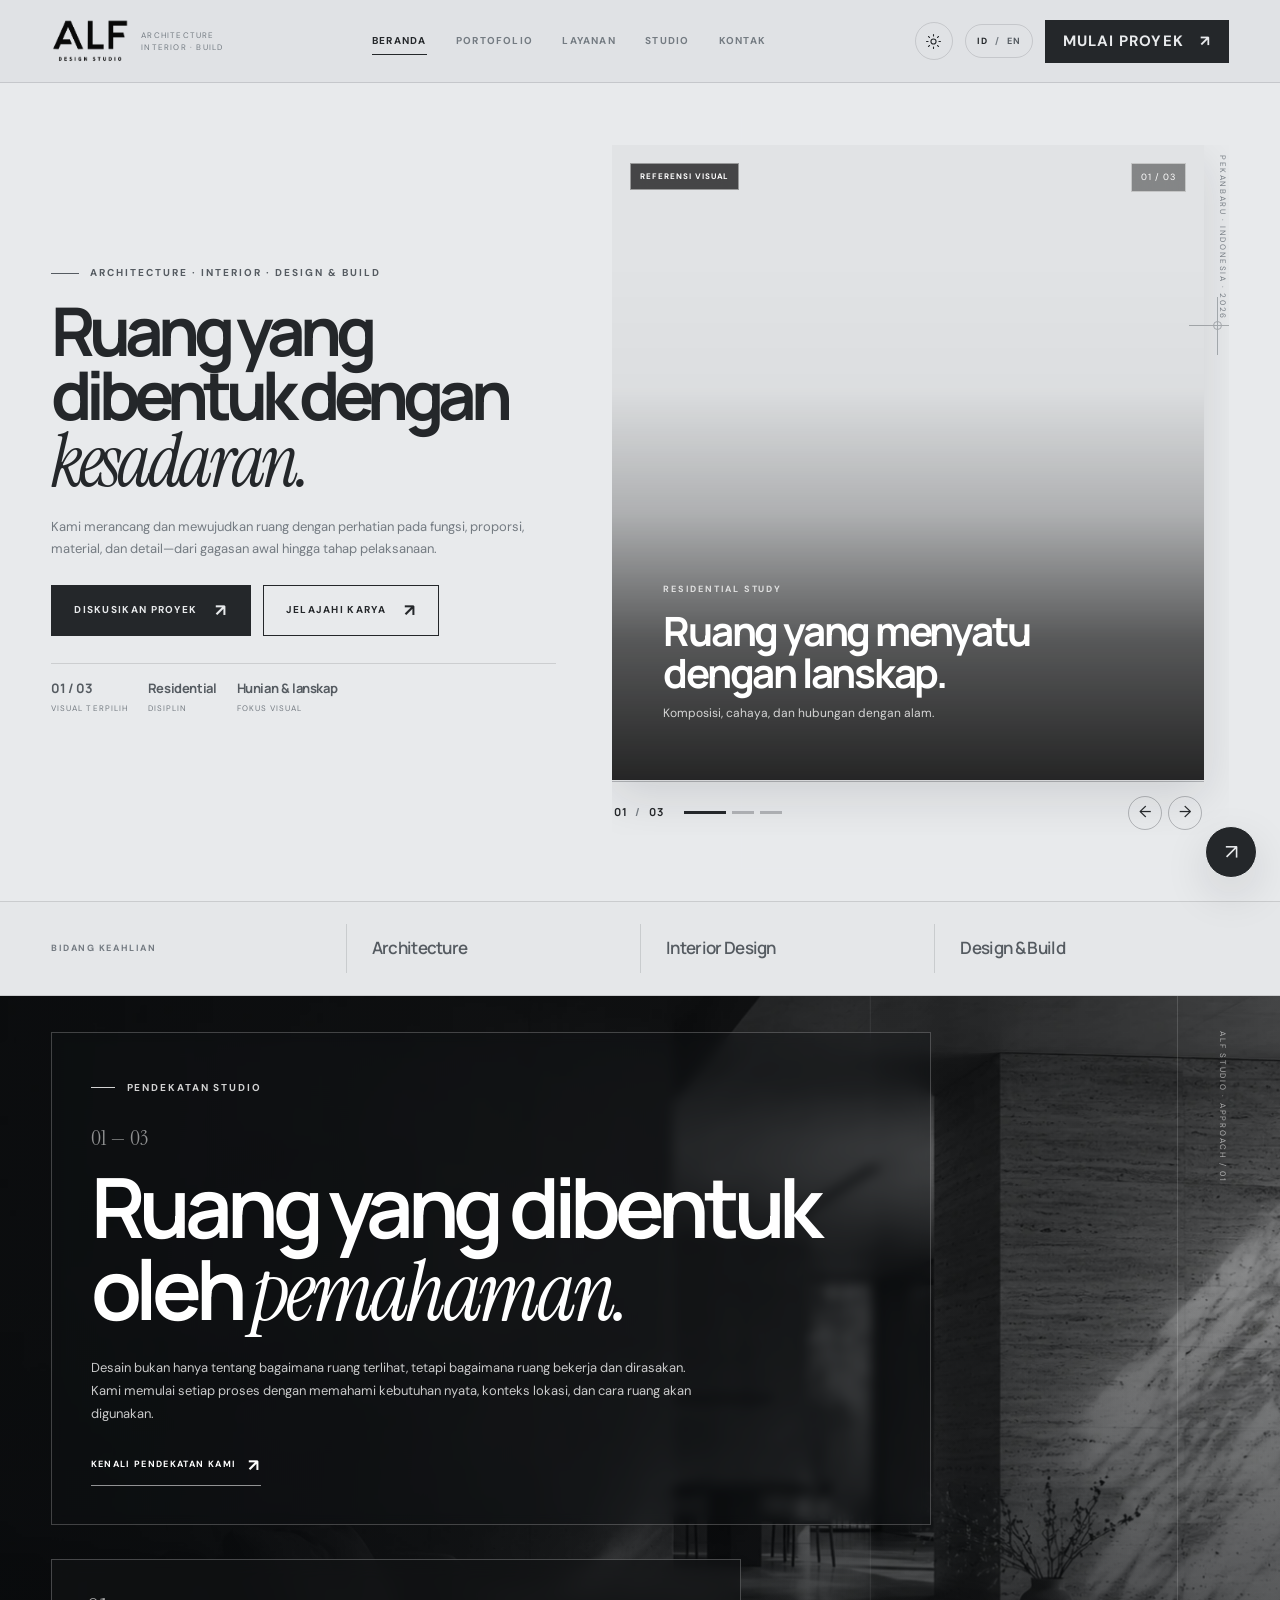
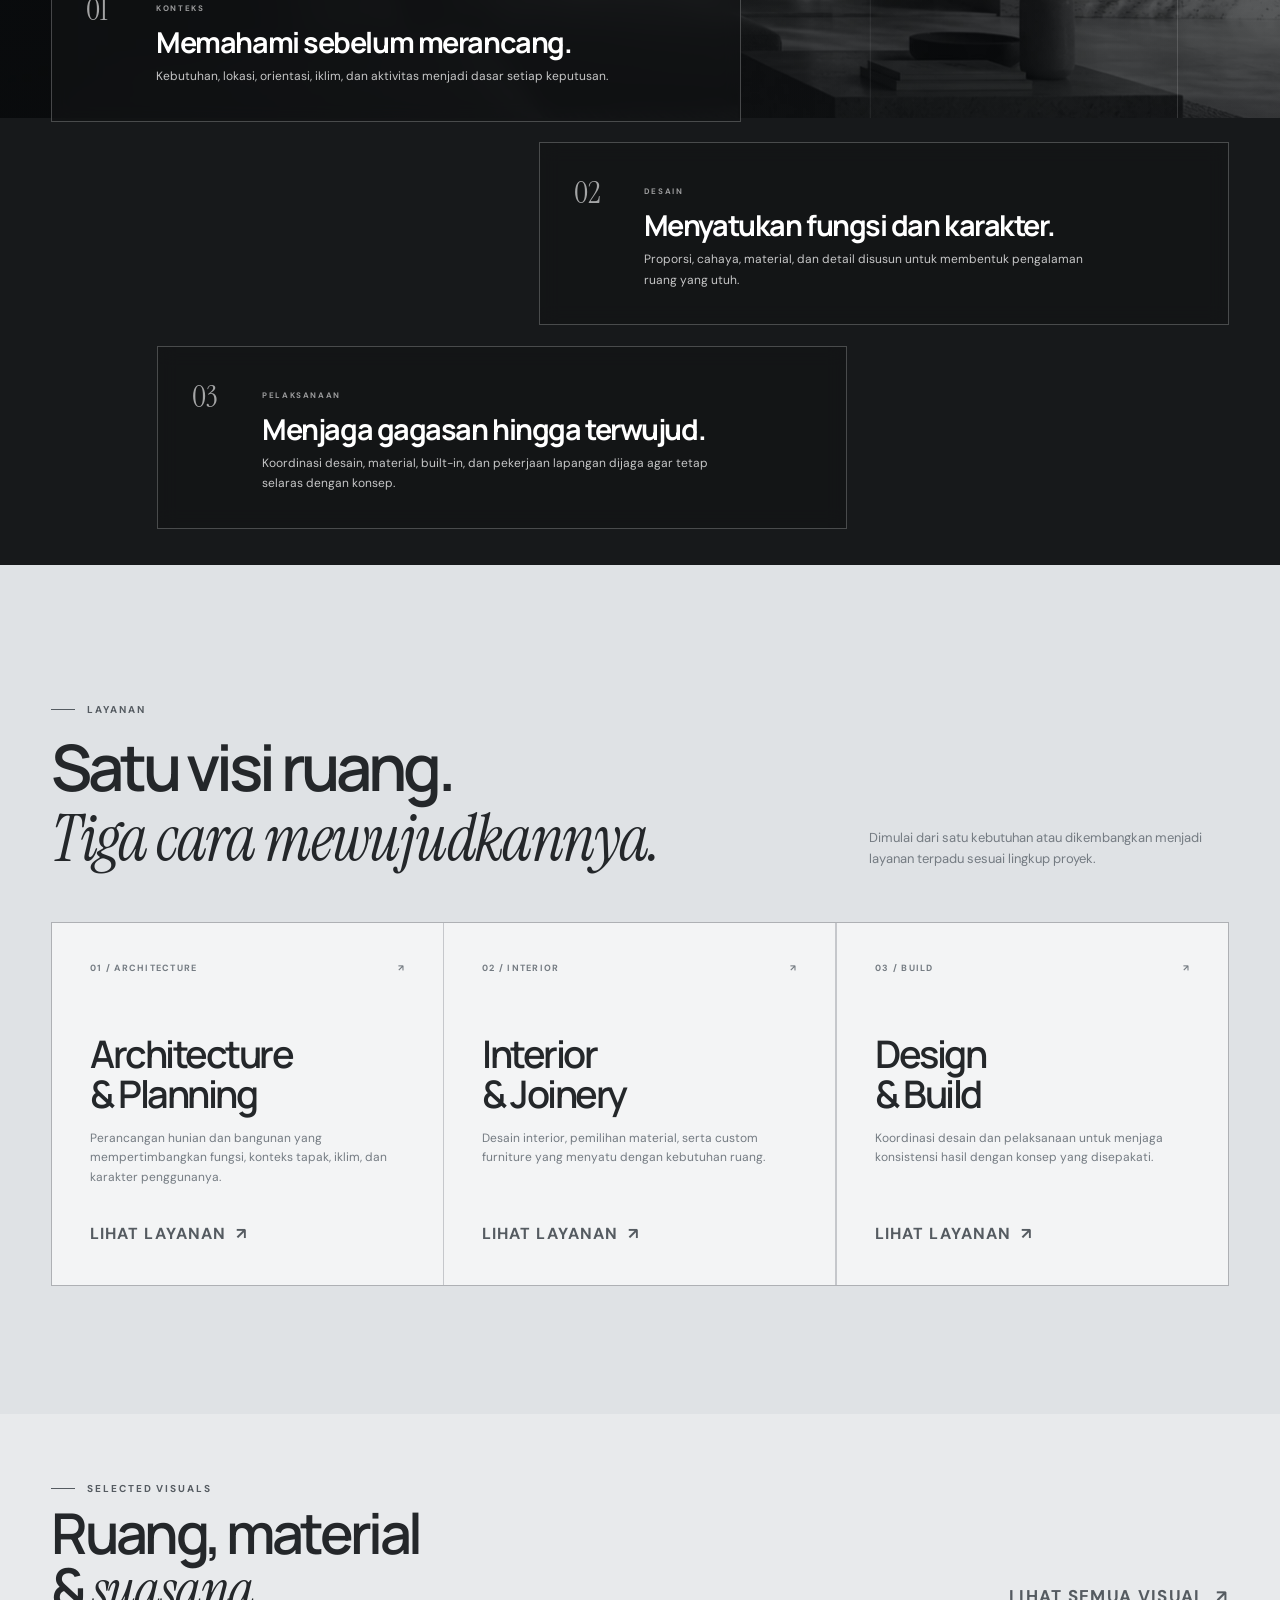
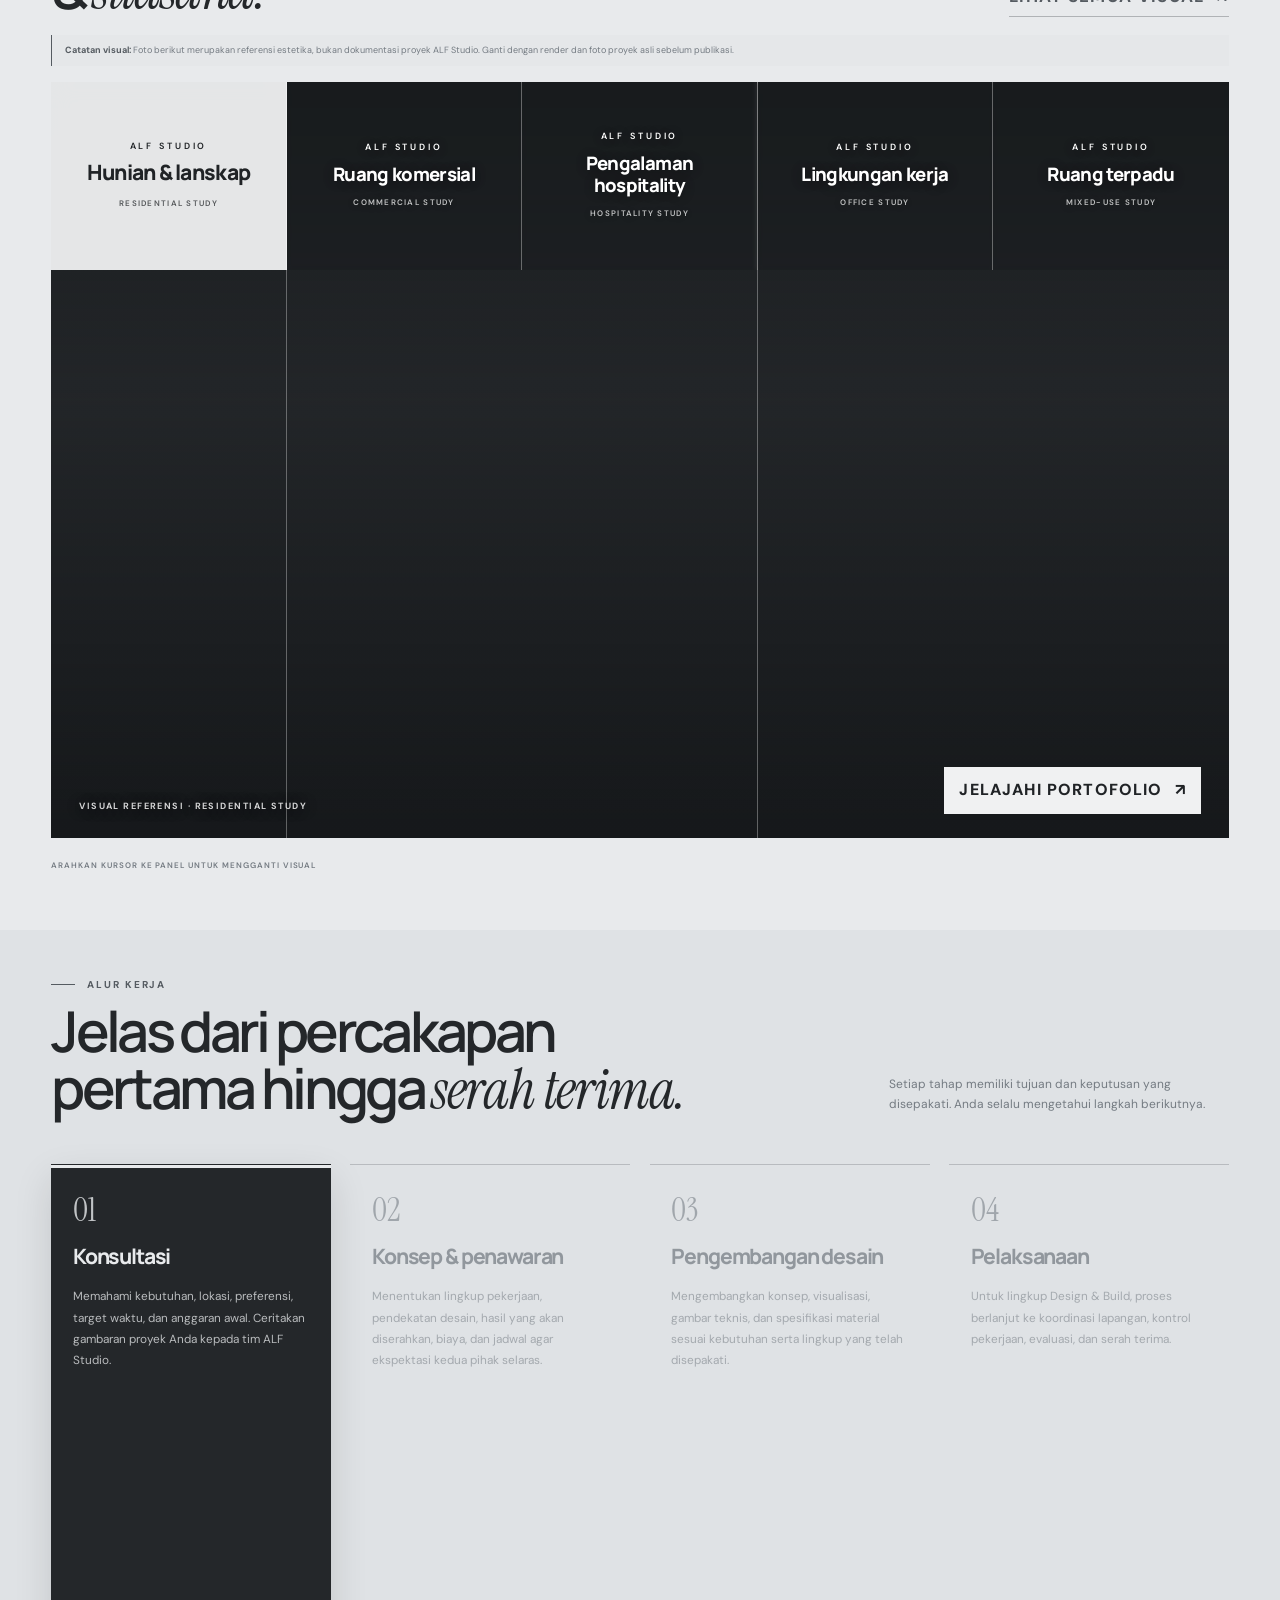
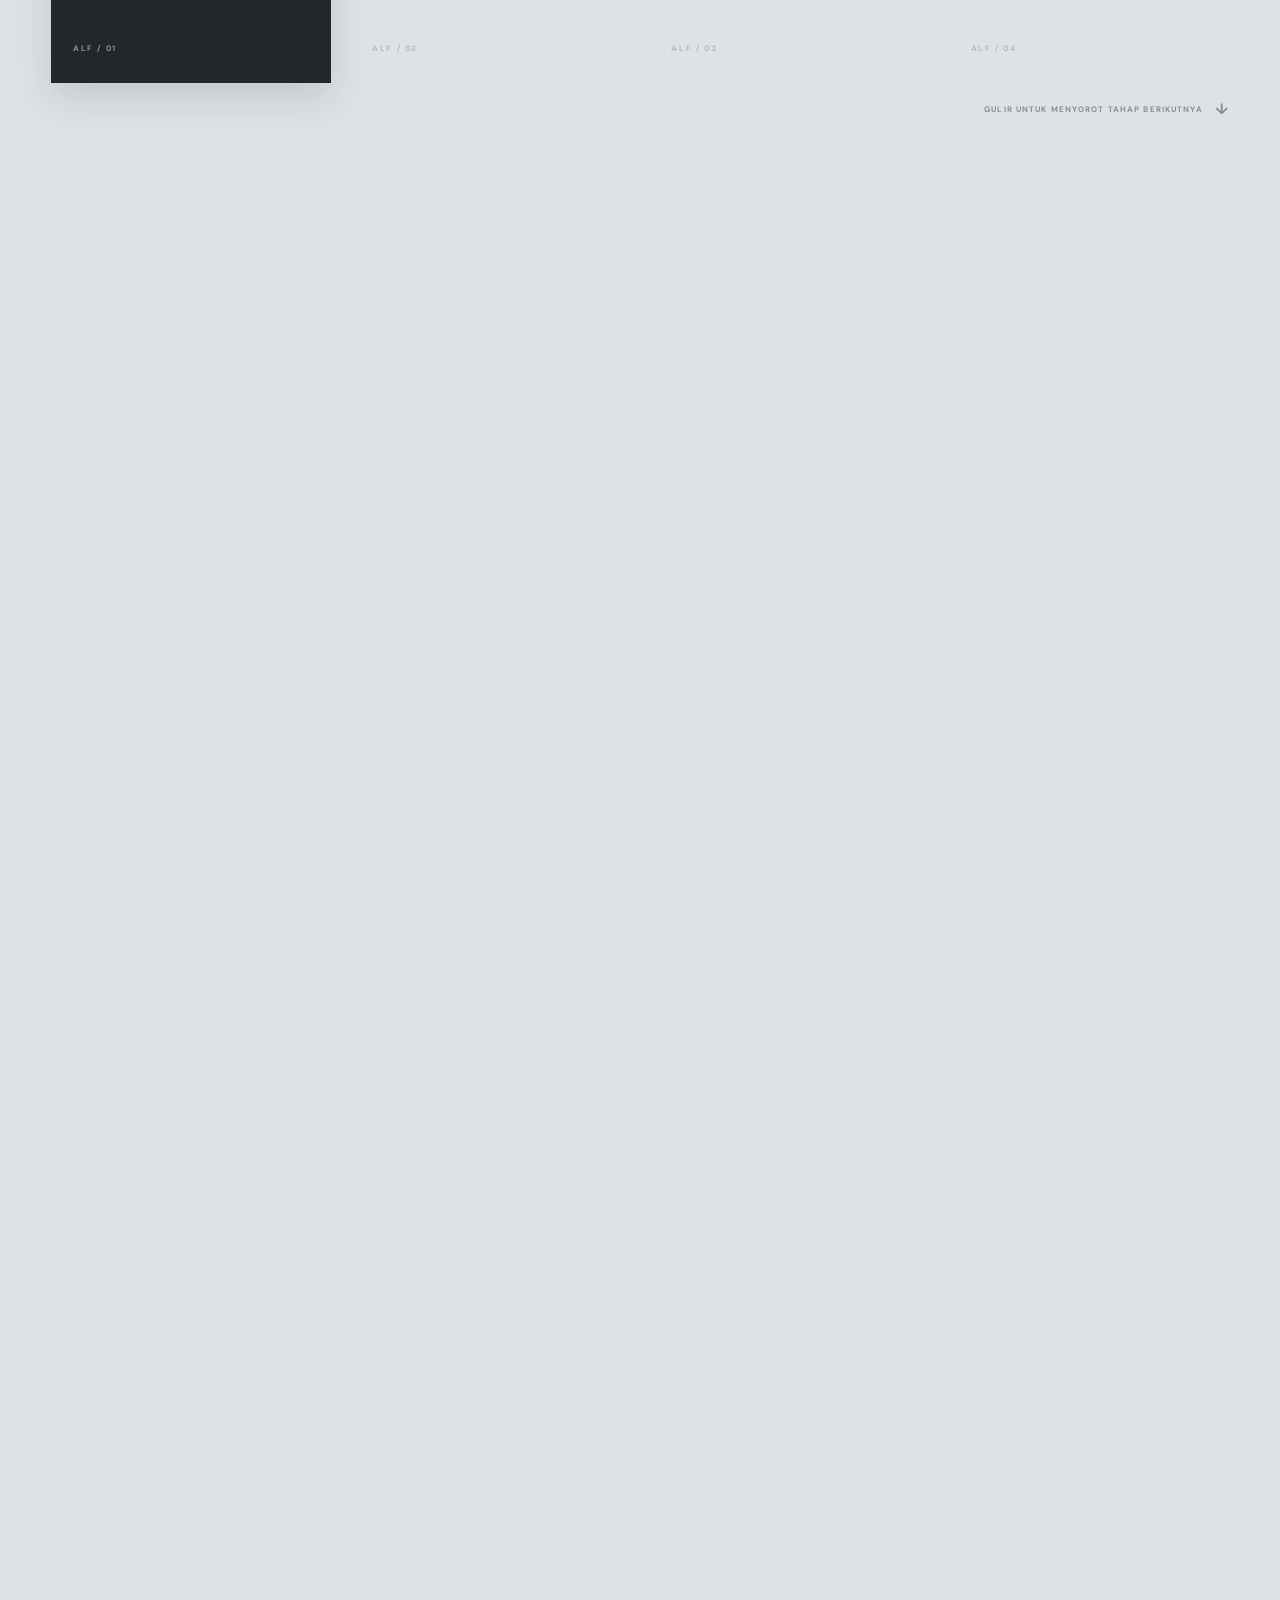
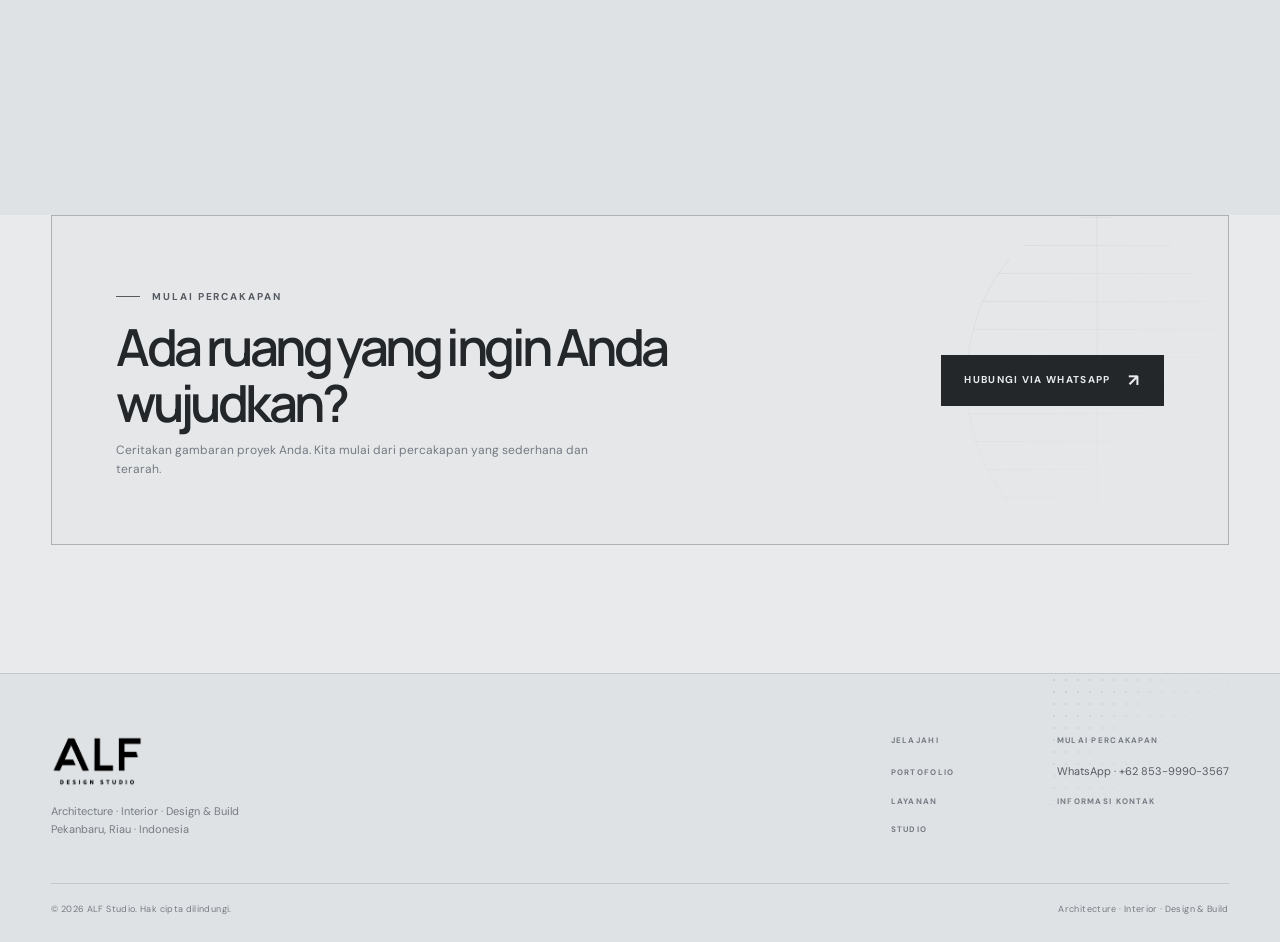
==== commit 485e0310: "Add files via upload" ====
--- a/index.html
+++ b/index.html
@@ -20,7 +20,7 @@
 </script>
   <script>(() => { const path = location.pathname.toLowerCase(); const isHome = path.endsWith('/') || path.endsWith('/index.html'); if (!isHome) document.documentElement.classList.add('loader-seen'); })();</script>
   <link rel="stylesheet" href="style.css">
-  <script src="site-config.js" defer></script><script src="script.js" defer></script>
+  <script src="https://cdn.jsdelivr.net/npm/lenis@1.3.11/dist/lenis.min.js" defer></script><script src="site-config.js" defer></script><script src="script.js" defer></script>
 </head>
 <body data-lang="id">
   <div class="site-preloader" data-preloader aria-hidden="true">
@@ -103,7 +103,7 @@
 
     <section class="approach-pinned" id="studio-approach" aria-labelledby="approach-title">
       <div class="approach-pinned-media" aria-hidden="true">
-        <img src="https://images.unsplash.com/photo-1600607687939-ce8a6c25118c?auto=format&amp;fit=crop&amp;w=2200&amp;q=88" alt="" loading="lazy">
+        <img src="assets/images/studio-approach-monochrome.webp" alt="" loading="lazy">
         <div class="approach-pinned-shade"></div>
         <div class="approach-pinned-grid"></div>
         <span class="approach-coordinate">ALF STUDIO · APPROACH / 01</span>
--- a/style.css
+++ b/style.css
@@ -49,7 +49,7 @@
 }
 
 * { box-sizing: border-box; }
-html { scroll-behavior: smooth; scroll-padding-top: 100px; background: var(--bg); }
+html { scroll-padding-top: 100px; background: var(--bg); }
 body { margin: 0; background: var(--bg); color: var(--text); font-family: var(--sans); font-size: 15px; line-height: 1.65; -webkit-font-smoothing: antialiased; }
 body, button, input, select, textarea { font-family: var(--sans); }
 img { display: block; max-width: 100%; }
@@ -387,7 +387,7 @@
   .floating-contact { right: 15px; bottom: 15px; width: 48px; height: 48px; }
 }
 @media (prefers-reduced-motion: reduce) {
-  *, *::before, *::after { scroll-behavior: auto !important; animation-duration: .01ms !important; animation-iteration-count: 1 !important; transition-duration: .01ms !important; }
+  *, *::before, *::after { animation-duration: .01ms !important; animation-iteration-count: 1 !important; transition-duration: .01ms !important; }
   body.motion-ready [data-reveal] { opacity: 1 !important; transform: none !important; }
 }
 
@@ -1117,7 +1117,6 @@
   .workflow-scroll-hint { padding-top: 4px; }
 }
 @media (prefers-reduced-motion: reduce) {
-  html { scroll-behavior: auto; }
   .workflow-panel, .workflow-progress-track span, .workflow-step-button { transition: none !important; }
 }
 
@@ -1445,9 +1444,7 @@
 .hero-meta > div { transition: opacity .28s ease, transform .28s ease; }
 .hero-meta.is-refreshing > div { opacity: .28; transform: translateY(3px); }
 
-html { scroll-behavior: smooth; }
 @media (prefers-reduced-motion: reduce) {
-  html { scroll-behavior: auto; }
   .hero-meta > div { transition: none !important; }
   .workflow-card { transition: none !important; }
 }
@@ -1665,3 +1662,115 @@
 }
 
 @media (prefers-reduced-motion: reduce) { .service-workflow .workflow-panel::before { transition: none !important; transform: none !important; } }
+
+
+/* Featured homepage slides: balanced caption scale and consistent bottom vignette.
+   Applied to all three slides through shared component selectors. */
+.hero-slide-shade {
+  background: linear-gradient(
+    180deg,
+    rgba(0,0,0,.015) 18%,
+    rgba(0,0,0,.035) 38%,
+    rgba(0,0,0,.24) 58%,
+    rgba(0,0,0,.62) 78%,
+    rgba(0,0,0,.84) 100%
+  );
+}
+.hero-slide-copy h2 {
+  max-width: 520px;
+  font-size: clamp(30px, 3.15vw, 44px);
+  line-height: 1.04;
+  letter-spacing: -.055em;
+}
+.hero-slide-copy p {
+  max-width: 360px;
+  margin-top: 10px;
+  font-size: 12px;
+  line-height: 1.55;
+}
+@media (max-width: 850px) {
+  .hero-slide-copy h2 { font-size: clamp(30px, 7.6vw, 40px); }
+  .hero-slide-copy p { max-width: 300px; font-size: 11px; }
+}
+@media (max-width: 420px) {
+  .hero-slide-copy { right: 18px; bottom: 20px; left: 18px; }
+  .hero-slide-copy h2 { font-size: clamp(28px, 8vw, 34px); }
+  .hero-slide-category { margin-bottom: 9px; font-size: 8px; }
+}
+
+
+/* ALF signature scroll polish: soft editorial reveals with restrained stagger. */
+body.motion-ready [data-reveal] {
+  transition-duration: .82s;
+  transition-timing-function: cubic-bezier(.22,.72,.18,1);
+  transition-delay: var(--reveal-delay, 0ms);
+  backface-visibility: hidden;
+}
+body.motion-ready .service-card,
+body.motion-ready .project-card,
+body.motion-ready .contact-option,
+body.motion-ready .faq-item {
+  will-change: opacity, transform;
+}
+@media (max-width: 600px) {
+  body.motion-ready [data-reveal] { transition-duration: .62s; }
+}
+@media (prefers-reduced-motion: reduce) {
+  body.motion-ready [data-reveal] { opacity: 1 !important; transform: none !important; transition: none !important; }
+}
+
+
+/* Lenis drives desktop wheel momentum; touch scrolling remains browser-native. */
+html.lenis, html.lenis body { height: auto; }
+html { overscroll-behavior-y: contain; }
+
+
+/* Smartphone navigation: compact dropdown revealed from the top edge. */
+@media (max-width: 850px) {
+  .site-header { position: sticky; top: 0; isolation: isolate; }
+  .site-header .header-inner { position: relative; }
+  .site-header nav { position: static; }
+  .nav-list {
+    position: absolute !important;
+    z-index: 101;
+    top: 100% !important;
+    right: 0 !important;
+    left: 0 !important;
+    display: flex !important;
+    width: 100%;
+    max-height: 0;
+    height: auto !important;
+    flex-direction: column;
+    align-items: stretch;
+    justify-content: flex-start;
+    gap: 0;
+    overflow: hidden;
+    overflow-y: auto;
+    padding: 0 clamp(22px, 6vw, 34px);
+    border: 0;
+    border-bottom: 1px solid transparent;
+    background: var(--surface);
+    box-shadow: none;
+    transform: none !important;
+    clip-path: none !important;
+    visibility: hidden;
+    opacity: 0;
+    transition: max-height .36s var(--ease), opacity .22s ease, padding .36s var(--ease), border-color .22s ease, visibility .22s;
+    -webkit-overflow-scrolling: touch;
+  }
+  .nav-list::before { display: block; position: static; flex: 0 0 auto; padding: 0 0 12px; margin-top: 0; border-bottom: 1px solid var(--line); color: var(--muted); content: 'ALF STUDIO  /  MENU'; font-size: 9px; font-weight: 700; letter-spacing: .17em; }
+  .nav-list.open { max-height: min(76dvh, 440px); padding-top: 17px; padding-bottom: 18px; border-bottom-color: var(--line-strong); visibility: visible; opacity: 1; }
+  .nav-list a { display: block; padding: 14px 0; border-bottom: 1px solid var(--line); color: var(--text-soft); font-family: var(--display); font-size: clamp(16px, 4.6vw, 19px); font-weight: 650; letter-spacing: -.035em; }
+  .nav-list a[aria-current="page"] { color: var(--text); }
+  .nav-list a::after { display: none; }
+  .menu-toggle { z-index: 103; }
+  body.menu-open { overflow: visible; }
+  body.menu-open::before { display: none !important; }
+}
+@media (max-width: 390px) {
+  .header-inner { gap: 10px; }
+  .brand img { width: 60px; }
+  .header-actions { gap: 6px; }
+  .lang-toggle { padding: 8px 9px; font-size: 8px; }
+  .theme-toggle, .menu-toggle { width: 34px; height: 36px; }
+}
